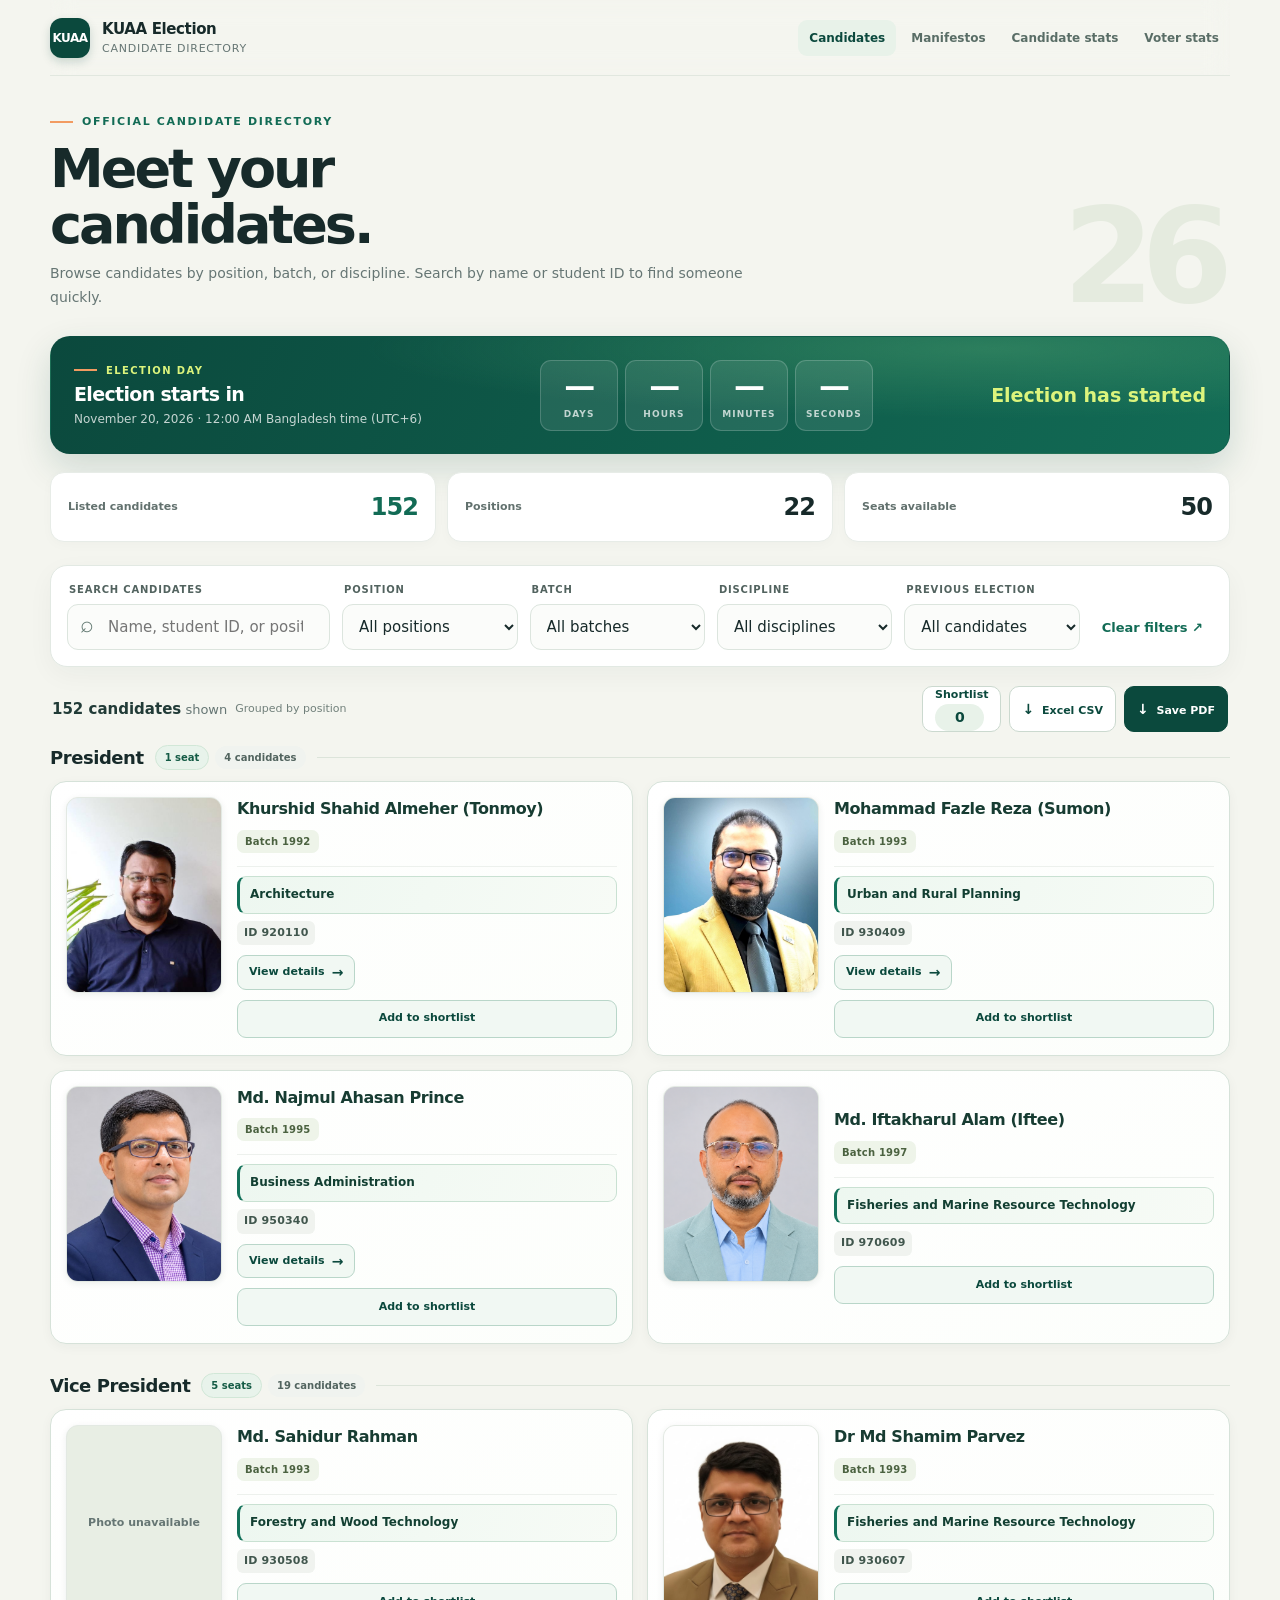
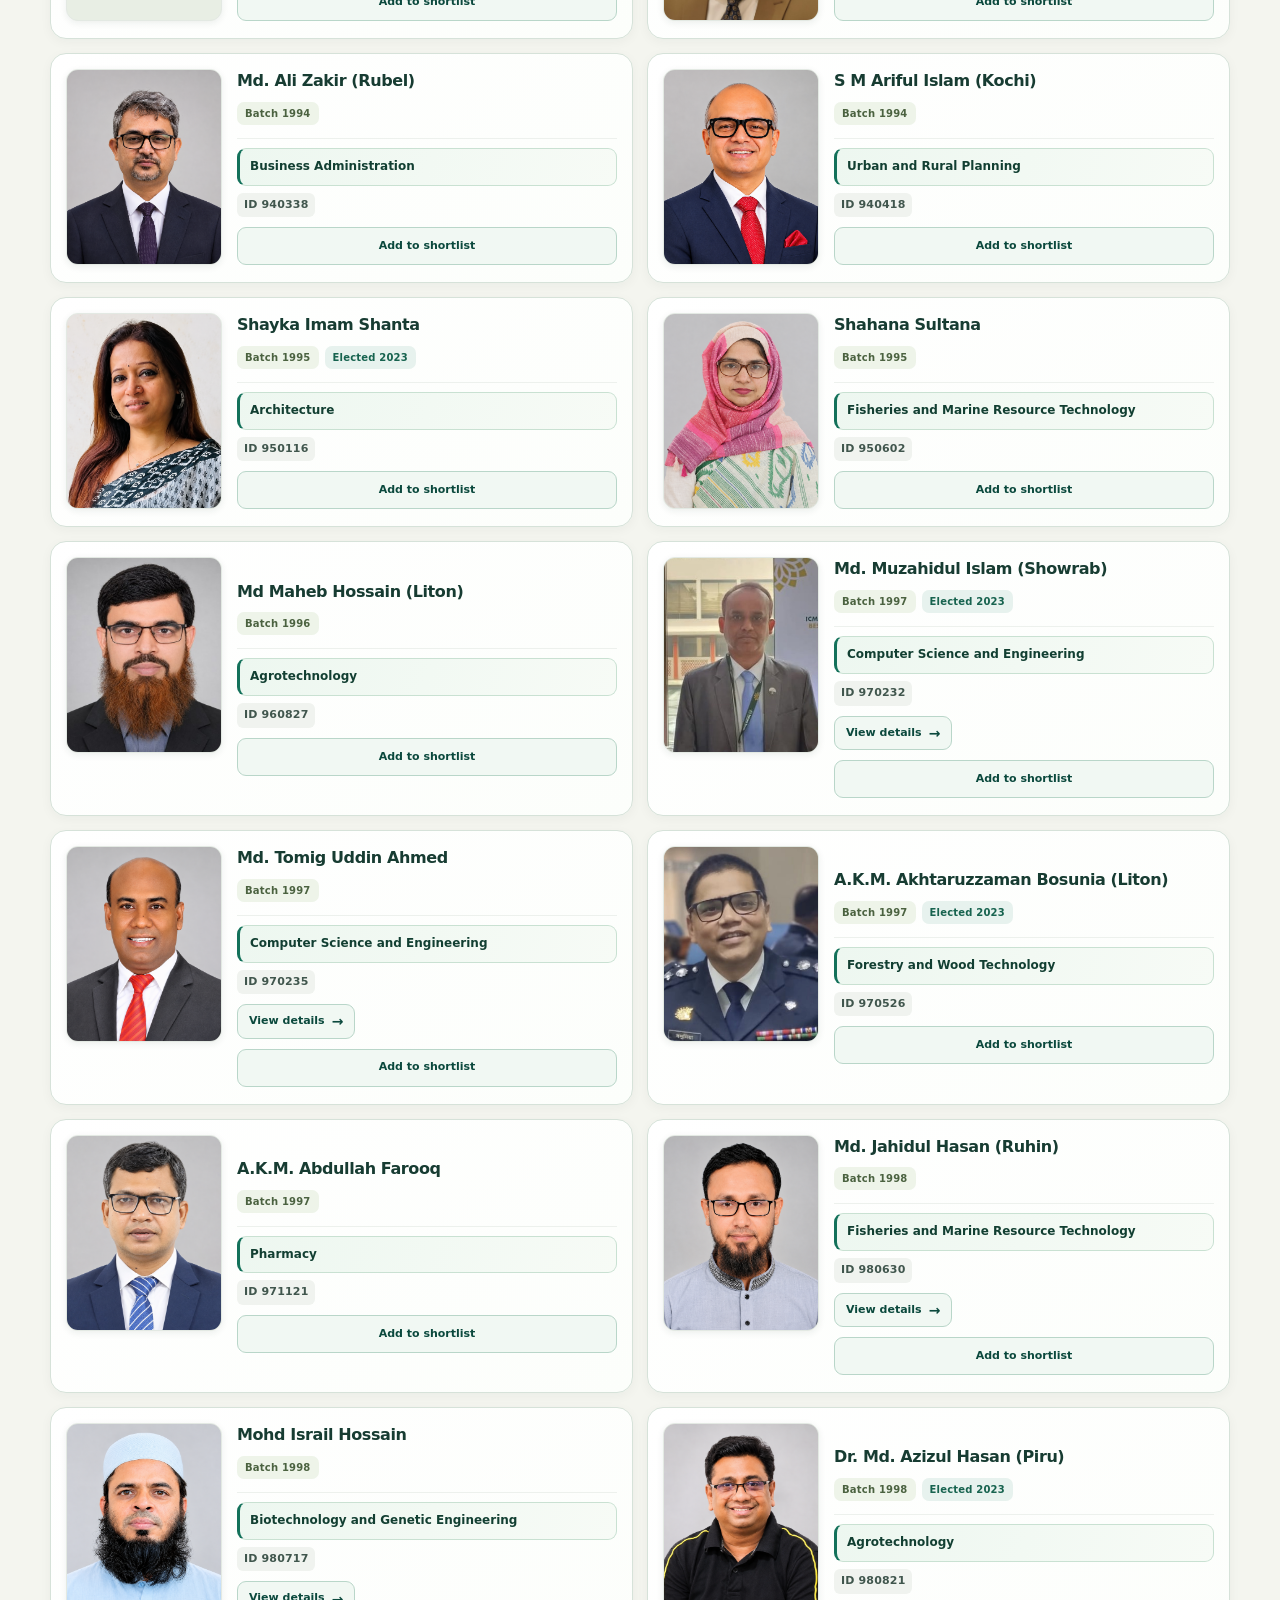
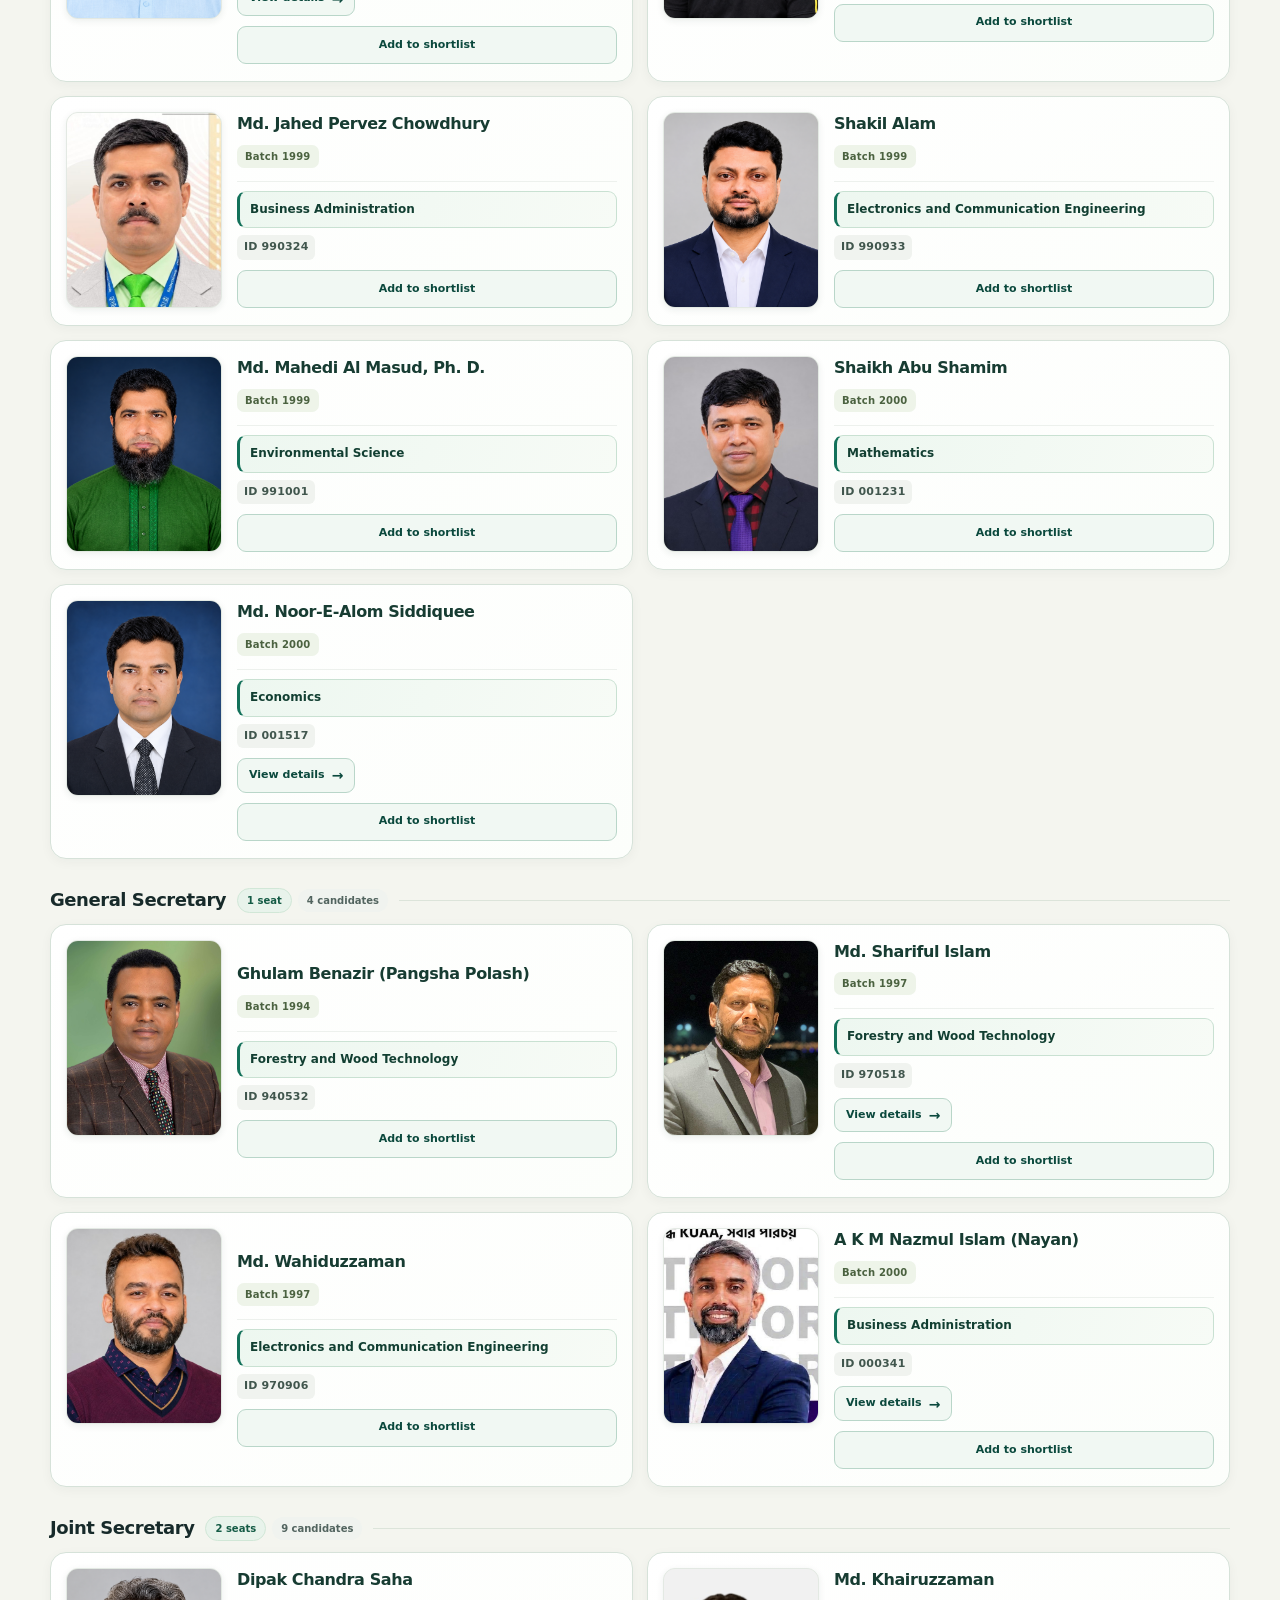
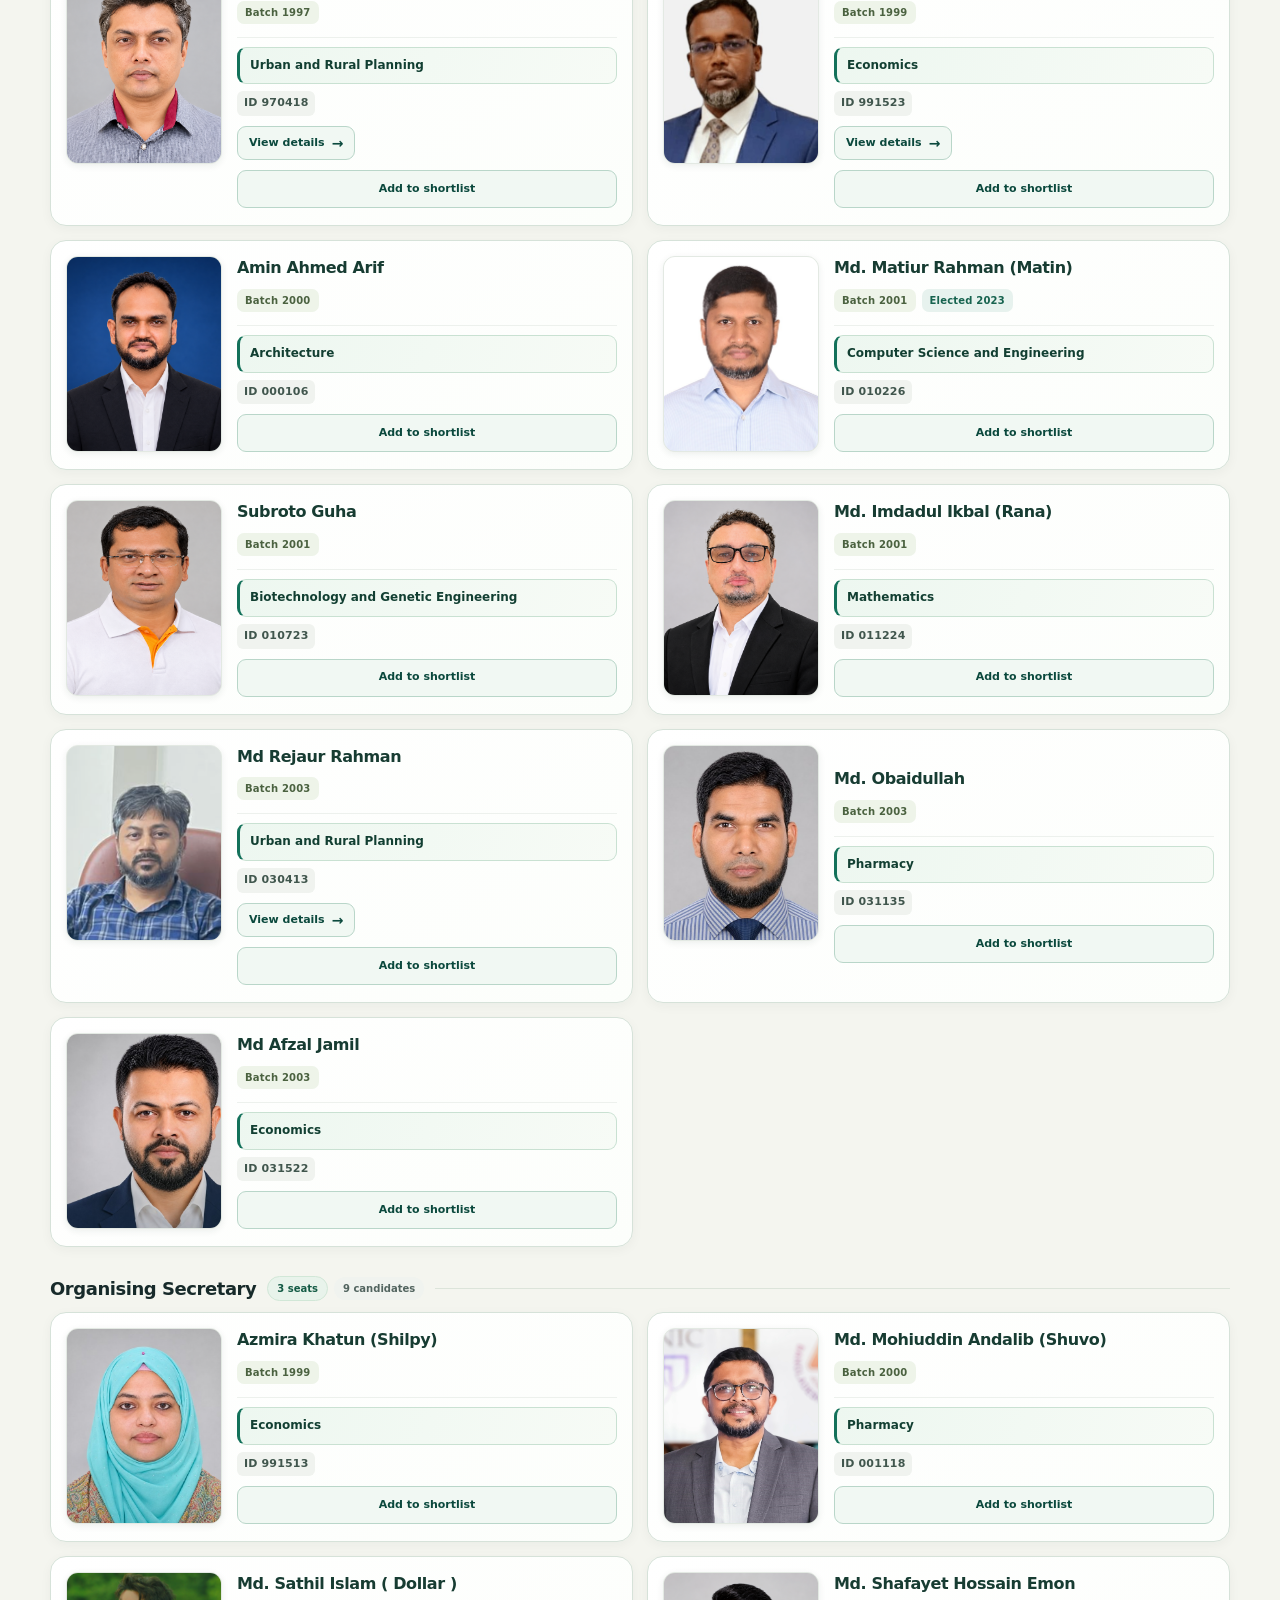
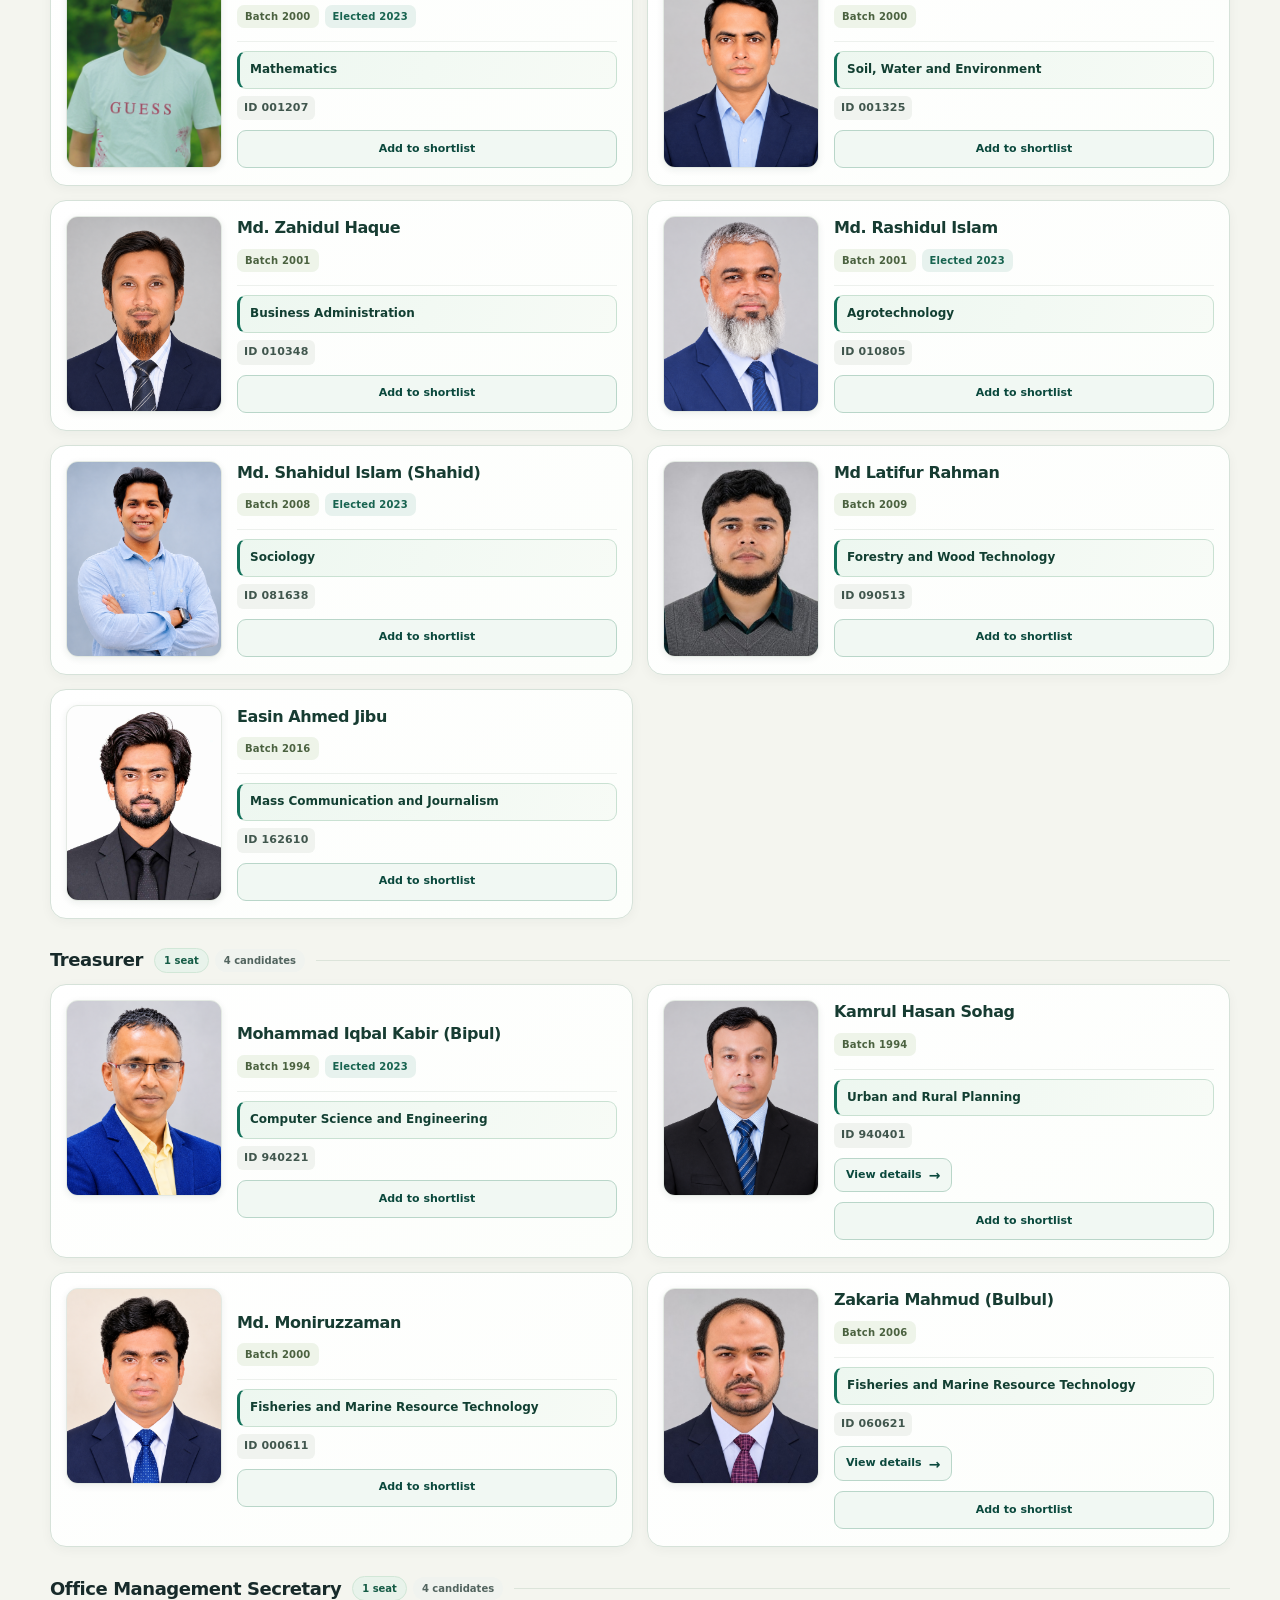
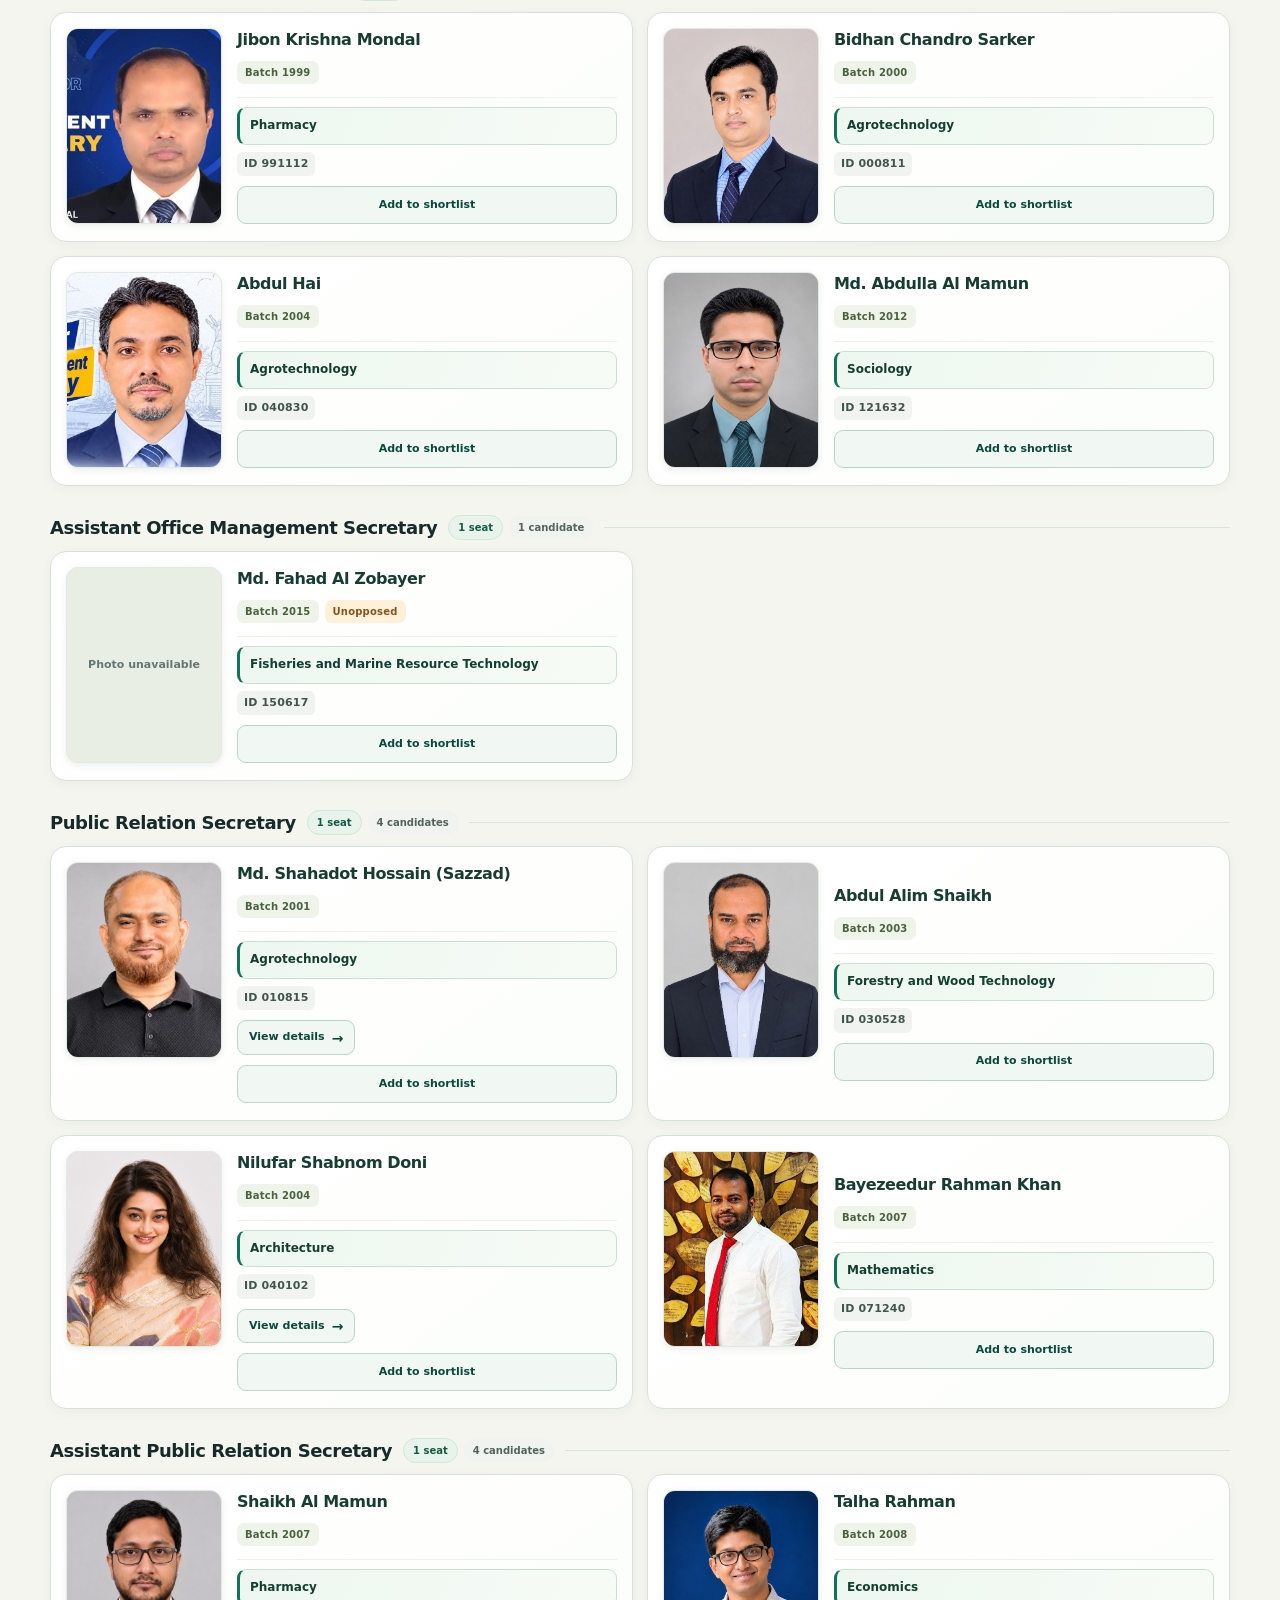
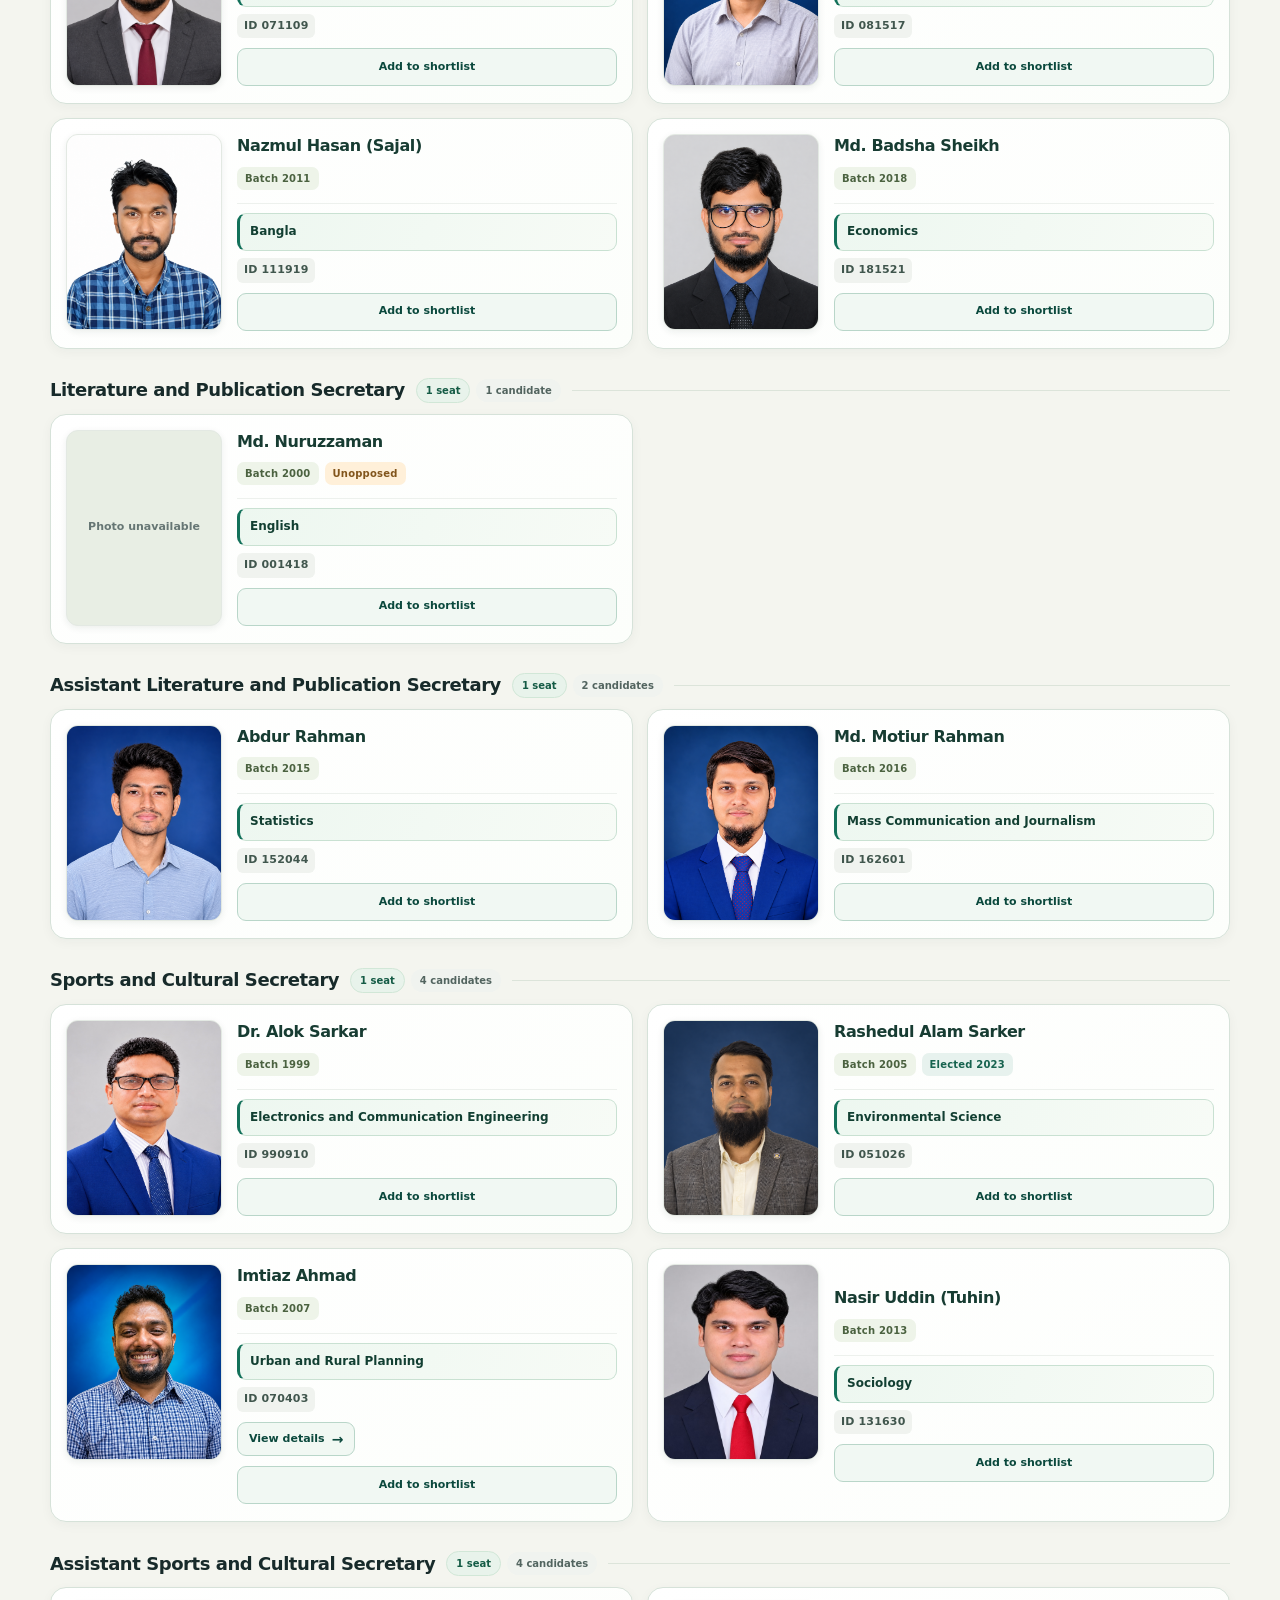
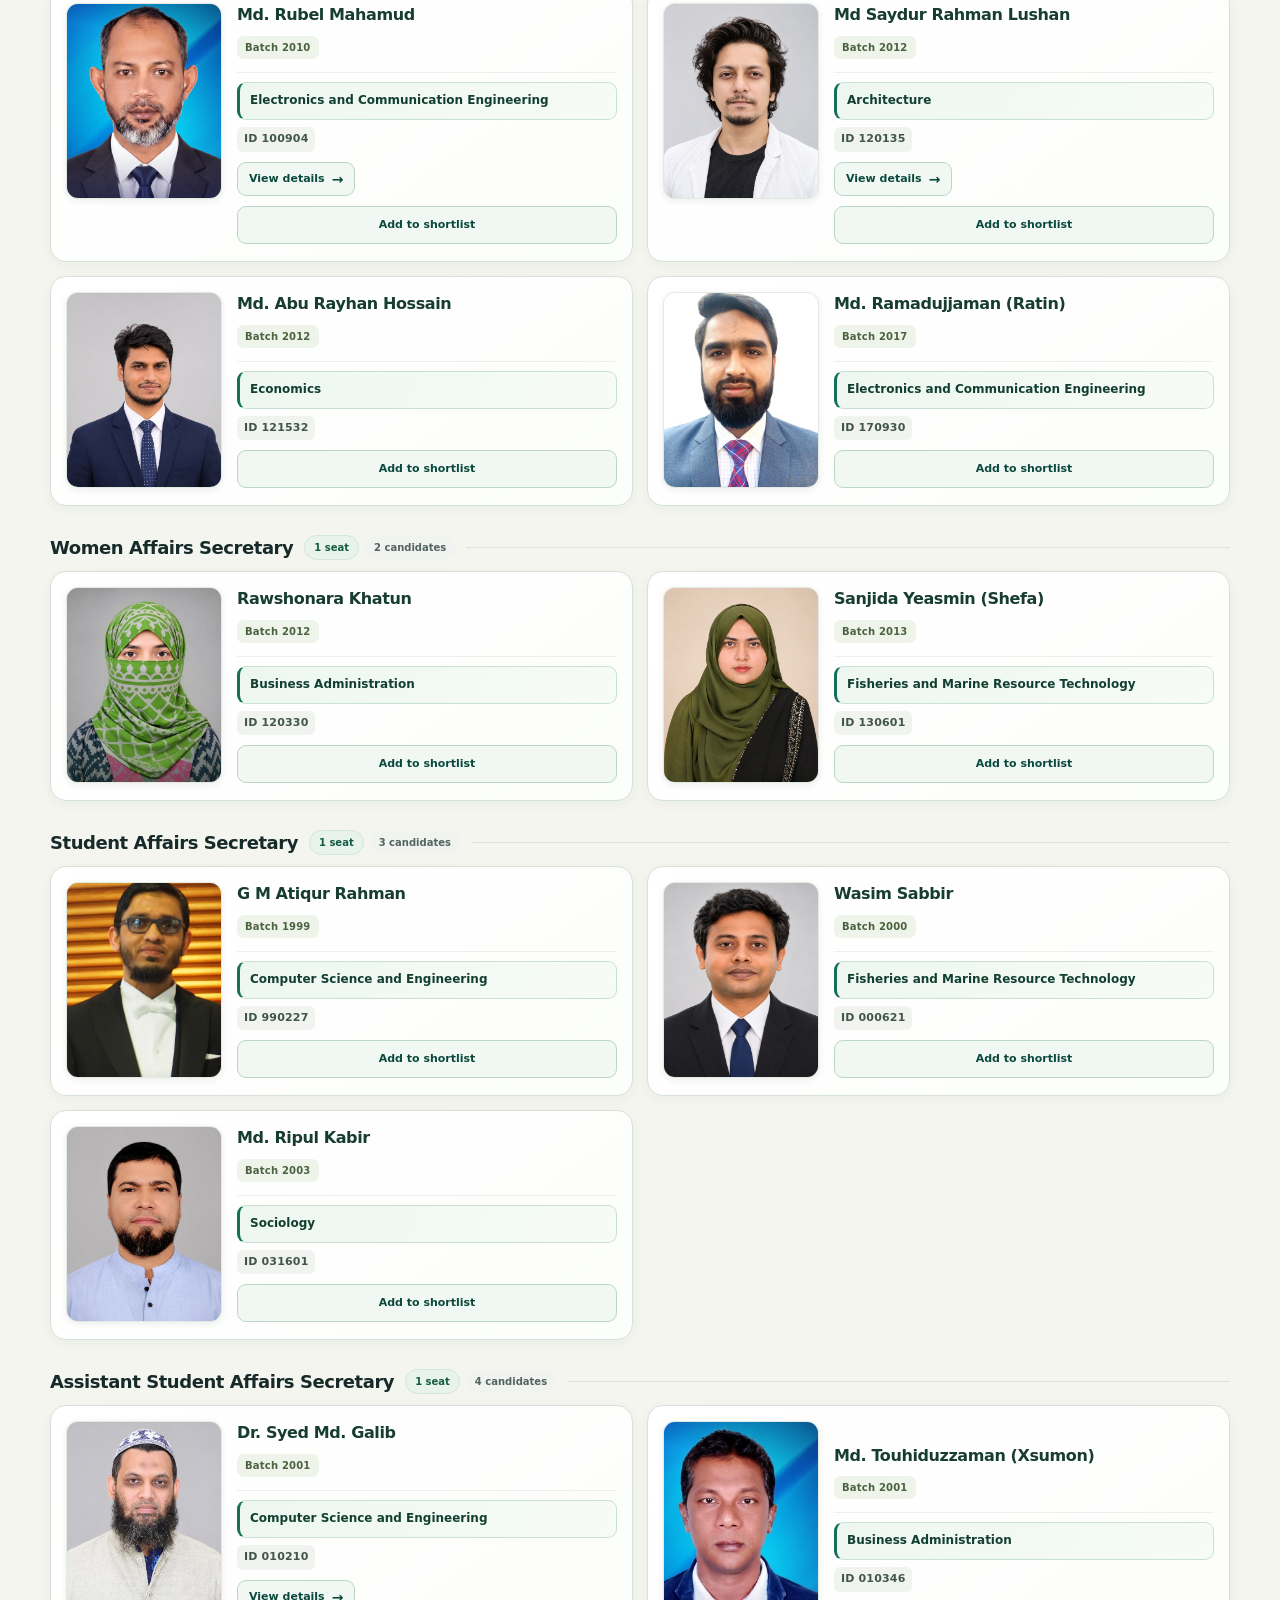
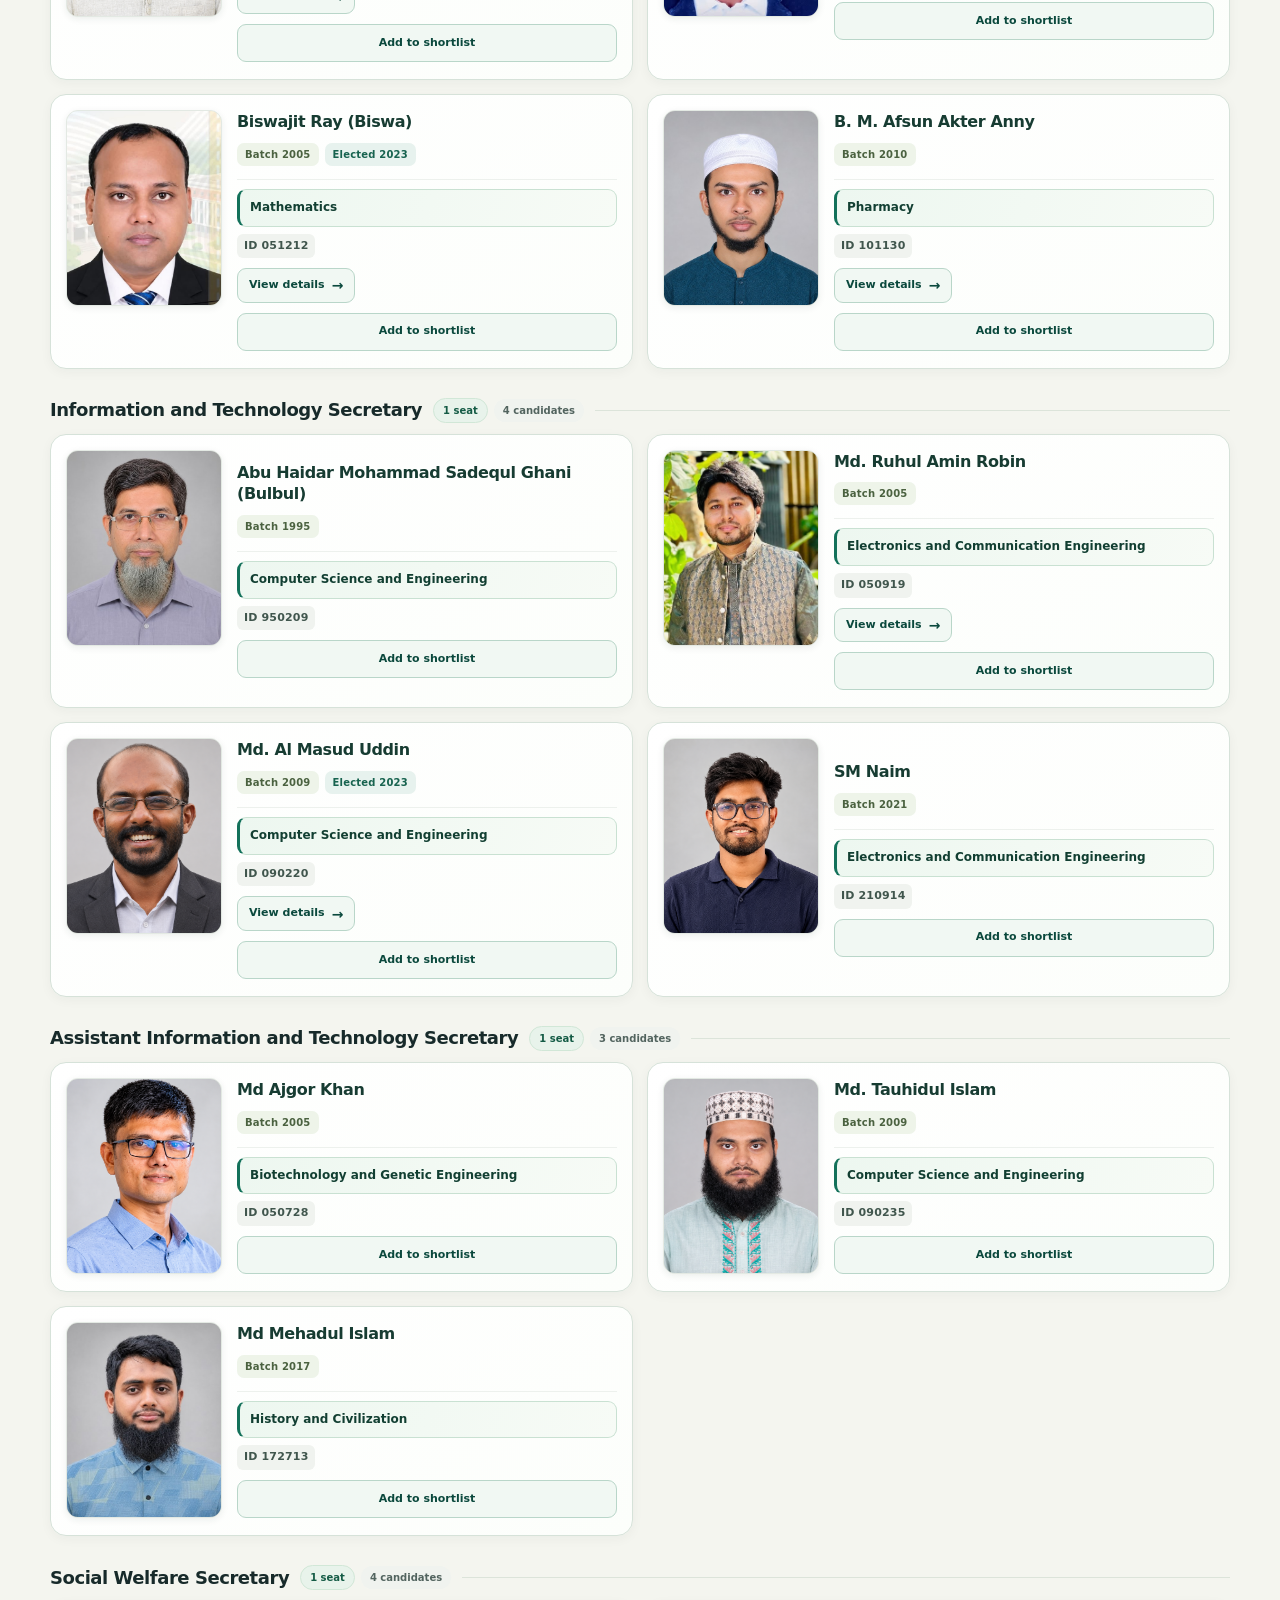
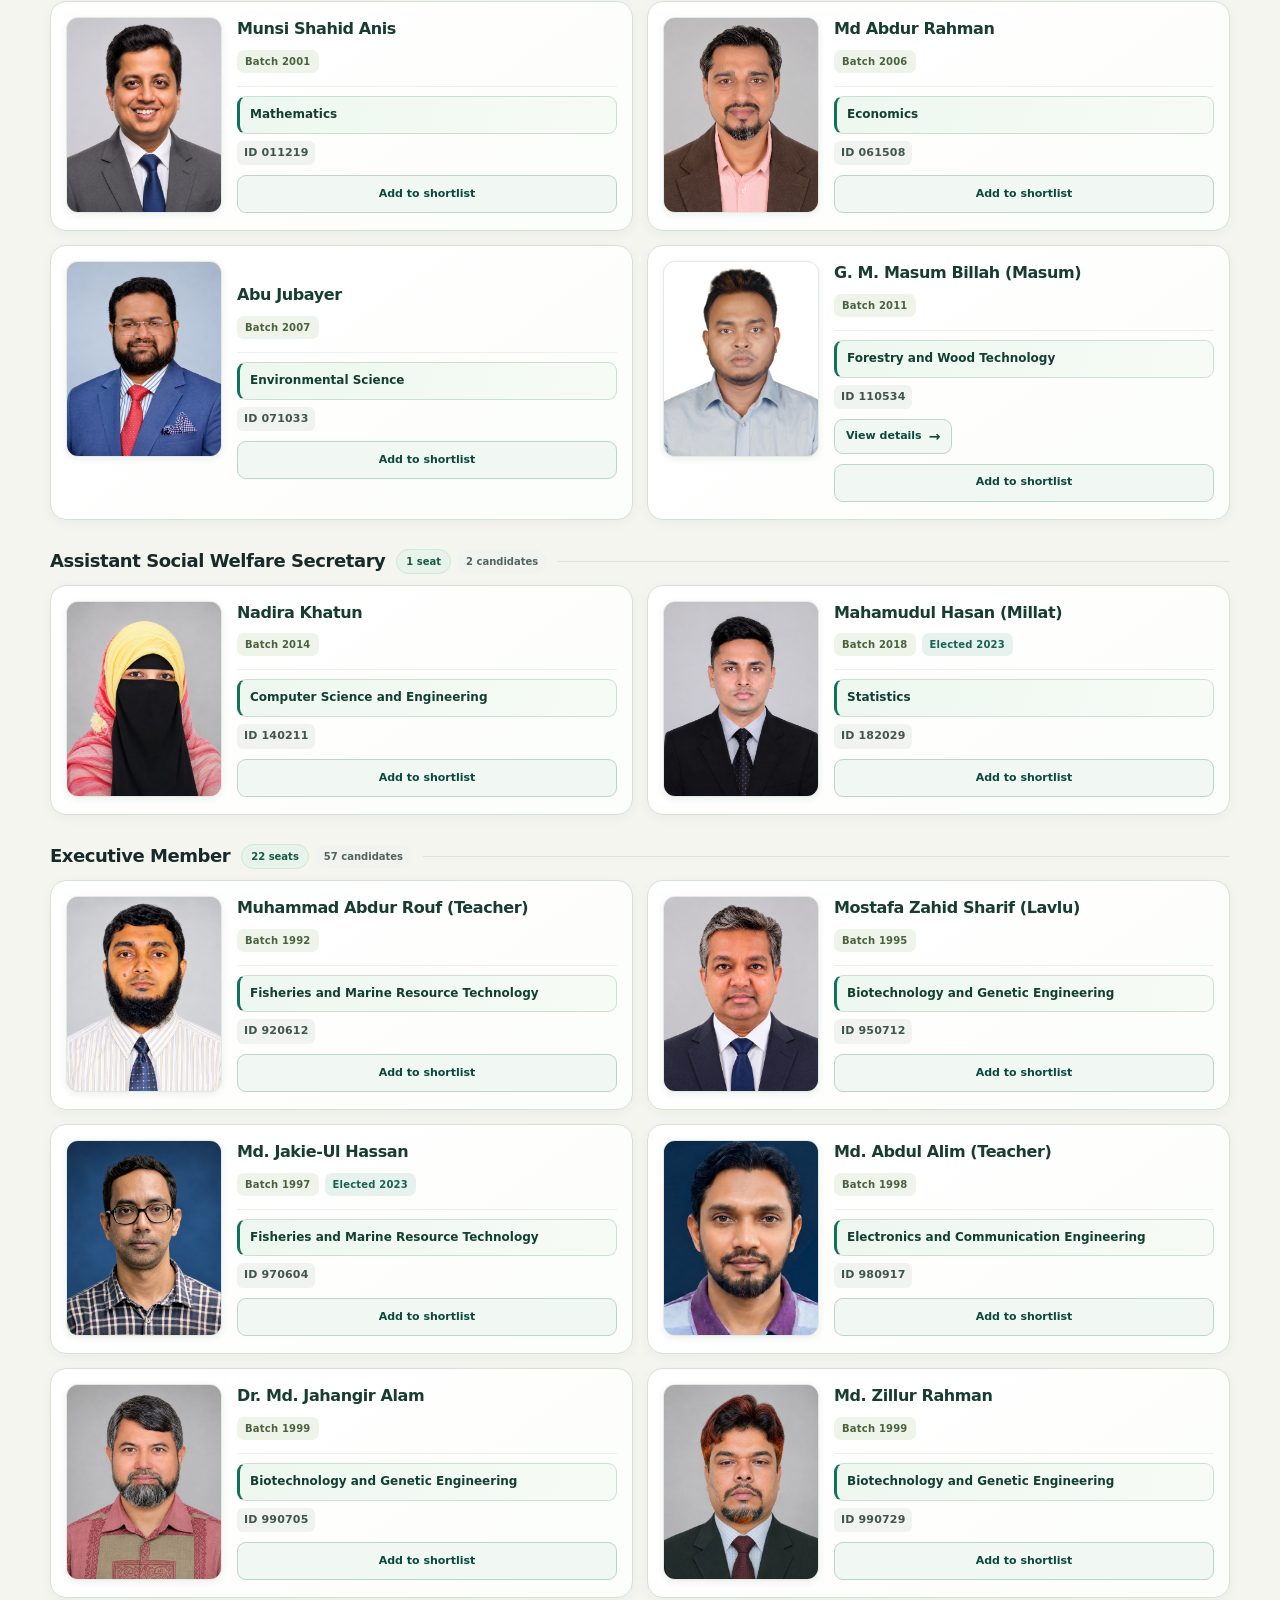
==== index.html @ 67fad02a "Add manifesto and themes for candidate 980717 - Updated manifesto-themes.json to include new themes " ====
<!doctype html>
<html lang="en">
<head>
  <meta charset="utf-8">
  <meta name="viewport" content="width=device-width, initial-scale=1">
  <meta name="theme-color" content="#f4f5ef">
  <meta name="description" content="Search and browse the KUAA Executive Committee Election 2026 candidate list by position, batch, discipline, or name.">
  <title>KUAA Election 2026 — Candidate Directory</title>
  <style>
    :root{--ink:#172a2a;--muted:#667674;--paper:#f4f5ef;--card:#fff;--line:#e1e7df;--green:#126b55;--green-dark:#0b493d;--lime:#d8f06e;--orange:#f29b61;--shadow:0 10px 28px rgba(23,42,42,.055)}
    *{box-sizing:border-box}html{scroll-behavior:smooth}body{margin:0;background:var(--paper);color:var(--ink);font-family:Inter,ui-sans-serif,system-ui,-apple-system,BlinkMacSystemFont,"Segoe UI",sans-serif;font-size:15px;line-height:1.5}
    button,input,select{font:inherit}.shell{width:min(1180px,calc(100% - 44px));margin:auto}
    .topbar{height:76px;display:flex;align-items:center;justify-content:space-between;border-bottom:1px solid rgba(23,42,42,.1)}.brand{display:flex;gap:12px;align-items:center;text-decoration:none;color:inherit}.brand-mark{height:40px;width:40px;border-radius:13px;background:var(--green-dark);display:grid;place-items:center;color:#fff;font-size:12px;font-weight:800;letter-spacing:-.04em}.brand-name{font-weight:750;letter-spacing:-.025em}.brand-sub{display:block;color:var(--muted);font-size:11px;font-weight:500;letter-spacing:.07em;text-transform:uppercase}.top-tag{font-size:12px;color:var(--green);font-weight:700;border:1px solid #c9d8cd;border-radius:99px;padding:8px 13px;background:#fbfcf7}
    .hero{padding:42px 0 24px;display:grid;grid-template-columns:1fr auto;gap:24px;align-items:end}.eyebrow{display:flex;align-items:center;gap:9px;text-transform:uppercase;letter-spacing:.15em;color:var(--green);font-size:11px;font-weight:800}.eyebrow:before{content:"";width:23px;height:2px;background:var(--orange)}h1{margin:10px 0 8px;font-size:clamp(36px,5.5vw,60px);line-height:.99;letter-spacing:-.065em;font-weight:760}.hero-copy{max-width:590px;color:var(--muted);font-size:15px;margin:0}.year-mark{font-size:clamp(72px,12vw,132px);font-weight:800;letter-spacing:-.1em;line-height:.8;color:#e3e9db;padding-right:10px;user-select:none}
    .summary{display:grid;grid-template-columns:repeat(3,1fr);gap:12px;margin:7px 0 31px}.stat{border:1px solid var(--line);border-radius:15px;background:rgba(255,255,255,.56);padding:15px 18px;display:flex;align-items:center;justify-content:space-between}.stat-label{font-size:12px;color:var(--muted);font-weight:650}.stat-value{font-size:23px;line-height:1;font-weight:780;letter-spacing:-.04em}.stat:first-child .stat-value{color:var(--green)}
    .filter-panel{background:#fff;border:1px solid var(--line);border-radius:18px;padding:17px;box-shadow:var(--shadow);display:grid;grid-template-columns:minmax(220px,1.7fr) repeat(3,minmax(145px,1fr));gap:10px;align-items:end}.field label{display:block;color:#5e6e6b;text-transform:uppercase;letter-spacing:.1em;font-size:10px;font-weight:800;margin:0 0 7px 2px}.control{height:45px;width:100%;border:1px solid #dce4dc;border-radius:10px;background:#fbfcfa;color:var(--ink);padding:0 12px;outline:none;transition:border .15s,box-shadow .15s}.control:focus{border-color:#6da58d;box-shadow:0 0 0 3px rgba(18,107,85,.12)}.search-wrap{position:relative}.search-wrap:before{content:"⌕";position:absolute;left:13px;top:7px;font-size:23px;line-height:1;color:#81908a;pointer-events:none}.search-wrap input{padding-left:40px}.reset{height:45px;border:0;background:transparent;padding:0 10px;color:var(--green);font-size:13px;font-weight:750;cursor:pointer;white-space:nowrap}.reset:hover{text-decoration:underline}.results-line{display:flex;align-items:center;justify-content:space-between;padding:23px 2px 15px;color:var(--muted);font-size:13px}.results-line strong{color:var(--ink)}.group-list{padding-bottom:72px}.position-group{margin:0 0 31px}.group-head{display:flex;align-items:center;gap:10px;margin-bottom:12px}.group-head h2{font-size:19px;line-height:1.2;letter-spacing:-.035em;margin:0;font-weight:760}.group-rule{height:1px;background:#dce4da;flex:1;min-width:14px}.group-meta{display:flex;align-items:center;gap:6px;flex:none}.seat-count,.group-count{border-radius:99px;padding:4px 9px;font-size:11px;font-weight:750;white-space:nowrap}.seat-count{background:#e2f0e9;color:#145c46;border:1px solid #c9e2d4}.group-count{background:#f0f2ed;color:#65716c}.cards{display:grid;grid-template-columns:repeat(3,minmax(0,1fr));gap:11px}.candidate{background:var(--card);border:1px solid var(--line);border-radius:14px;padding:16px 17px 15px;box-shadow:0 2px 6px rgba(23,42,42,.025);min-width:0;transition:transform .16s,box-shadow .16s,border-color .16s}.candidate:hover{transform:translateY(-2px);border-color:#bfcec0;box-shadow:0 9px 22px rgba(23,42,42,.07)}.candidate-main{display:grid;grid-template-columns:160px minmax(0,1fr);gap:14px;align-items:stretch}.candidate-info{display:flex;flex-direction:column;align-items:flex-start;gap:12px;min-width:0;padding:2px 0}.candidate-photo{width:160px;height:200px;justify-self:end;flex:none;border:1px solid var(--line);border-radius:12px;object-fit:cover;object-position:center 35%;background:#e8eee4}.candidate-photo-placeholder{display:grid;place-items:center;padding:8px;text-align:center;color:var(--muted);font-size:11px;font-weight:700;line-height:1.35}.candidate h3{font-size:15px;line-height:1.3;letter-spacing:-.018em;margin:0;font-weight:750;overflow-wrap:anywhere}.batch-pill,.previous-election-pill{flex:none;padding:4px 8px;border-radius:7px;font-weight:750;font-size:10px;letter-spacing:.02em}.batch-pill{background:#f0f4e8;color:#526545}.previous-election-pill{background:#e7f2ee;color:#17634f}.candidate-badges{display:flex;flex-wrap:wrap;gap:6px}.unopposed-pill{border-radius:7px;padding:4px 8px;background:#fff0d9;color:#82551c;font-size:10px;font-weight:750;letter-spacing:.02em}.candidate-details{display:grid;gap:9px;margin-top:auto;padding-top:12px;border-top:1px solid #edf0eb;width:100%}.discipline{font-size:12px;color:#63726e;line-height:1.35;overflow-wrap:anywhere}.student-id{font-variant-numeric:tabular-nums;font-size:11px;color:#87928d;white-space:nowrap}.empty{background:#fff;border:1px dashed #cbd7ce;border-radius:16px;padding:40px 20px;text-align:center;color:var(--muted)}.empty strong{display:block;color:var(--ink);font-size:17px;margin-bottom:5px}.foot{border-top:1px solid var(--line);padding:20px 0 30px;color:#77837e;font-size:11px;display:flex;align-items:center;justify-content:space-between;gap:15px;flex-wrap:wrap}.foot strong{color:#4f625c}.foot a{color:inherit;text-decoration:none;font-weight:650}.foot a:hover{color:var(--green);text-decoration:underline}
    .countdown-panel{display:flex;align-items:center;justify-content:space-between;gap:24px;margin:0 0 18px;padding:20px 22px;border:1px solid rgba(11,73,61,.18);border-radius:18px;background:linear-gradient(120deg,#0b493d,#126b55);color:#fff;box-shadow:0 10px 28px rgba(23,42,42,.09)}
    .countdown-copy{min-width:220px}.countdown-copy .eyebrow{margin-bottom:5px;color:var(--lime)}.countdown-copy .eyebrow:before{background:var(--orange)}.countdown-title{margin:0 0 5px;font-size:20px;line-height:1.2;letter-spacing:-.035em;font-weight:760}.countdown-date{margin:0;color:rgba(255,255,255,.76);font-size:12px}
    .countdown-timer{display:grid;grid-template-columns:repeat(4,minmax(62px,1fr));gap:8px}.countdown-unit{min-width:65px;padding:10px 9px;border:1px solid rgba(255,255,255,.18);border-radius:12px;background:rgba(255,255,255,.1);text-align:center}.countdown-value{display:block;font-size:clamp(25px,3vw,34px);font-weight:800;letter-spacing:-.04em;line-height:1;font-variant-numeric:tabular-nums}.countdown-label{display:block;margin-top:7px;color:rgba(255,255,255,.72);font-size:9px;font-weight:750;letter-spacing:.12em;text-transform:uppercase}.countdown-live{margin:0;color:var(--lime);font-size:19px;font-weight:750}
    @media(max-width:720px){.countdown-panel{align-items:stretch;flex-direction:column;gap:14px}.countdown-copy{min-width:0}}
    @media(max-width:600px){.countdown-panel{padding:16px;border-radius:15px}.countdown-title{font-size:18px}.countdown-timer{grid-template-columns:repeat(4,minmax(0,1fr));gap:6px}.countdown-unit{min-width:0;padding:10px 4px}.countdown-value{font-size:clamp(21px,7vw,28px)}.countdown-label{font-size:8px;letter-spacing:.08em}}
    @media(max-width:600px){.group-head{display:grid;grid-template-columns:minmax(0,1fr);gap:7px}.group-meta{flex-wrap:wrap}.group-rule{display:none}}
    @media(max-width:920px){.filter-panel{grid-template-columns:repeat(3,minmax(0,1fr))}.search-field{grid-column:span 2}.reset{justify-self:start}.cards{grid-template-columns:repeat(2,minmax(0,1fr))}}
    @media(max-width:600px){.filter-panel>.reset{grid-column:1/-1;justify-self:end}.shell{width:min(100% - 28px,500px)}.topbar{height:65px}.top-tag{font-size:10px;padding:7px 10px}.brand-mark{width:36px;height:36px}.hero{padding:30px 0 20px;display:block}h1{margin:10px 0 8px;font-size:clamp(36px,9vw,48px)}.hero-copy{font-size:14px;max-width:440px}.year-mark{display:none}.summary{gap:7px;margin-bottom:20px}.stat{padding:12px 10px;display:block;border-radius:12px}.stat-label{font-size:10px;min-height:30px;display:block}.stat-value{font-size:20px}.filter-panel{padding:12px;grid-template-columns:1fr 1fr;gap:10px;border-radius:15px}.search-field{grid-column:1/-1}.reset{grid-column:1/-1;justify-self:end;height:27px}.control{height:43px;font-size:13px}.results-line{padding:18px 2px 13px;font-size:12px}.cards{grid-template-columns:1fr;gap:8px}.position-group{margin-bottom:24px}.candidate{padding:14px 15px}.foot{display:block}.foot span{display:block;margin-top:5px}}
    @media(prefers-reduced-motion:reduce){html{scroll-behavior:auto}*,*:before,*:after{transition:none!important}}
    .export-actions{display:flex;justify-content:flex-end;gap:9px;margin:0 0 2px}.export-button{min-height:40px;padding:0 14px;border:1px solid #cbd9cf;border-radius:10px;background:#fff;color:var(--green-dark);font-size:12px;font-weight:750;cursor:pointer;transition:background .15s,border-color .15s}.export-button:hover{background:#edf5ef;border-color:#9eb9a7}.export-button-primary{background:var(--green-dark);color:#fff;border-color:var(--green-dark)}.export-button-primary:hover{background:var(--green);border-color:var(--green)}.print-heading{display:none}
    @media(max-width:600px){.export-actions{justify-content:stretch}.export-button{flex:1;padding:0 8px;font-size:11px}}
    @media print{ @page{size:auto;margin:14mm}body{background:#fff;color:#172a2a;font-size:10pt}.shell{width:100%;max-width:none;margin:0}.topbar,.hero,.countdown-panel,.summary,.filter-panel,.export-actions,.foot{display:none!important}.print-heading{display:block;margin:0 0 8mm;font-size:20pt}.results-line{padding:0 0 5mm;color:#333;font-size:9pt}.group-list{padding:0}.position-group{margin:0 0 7mm}.group-head{margin-bottom:3mm}.group-head h2{font-size:13pt}.group-rule{background:#aaa}.seat-count,.group-count{font-size:8pt;padding:2px 6px;background:#f2f4f1;color:#333;border:1px solid #ddd}.cards{grid-template-columns:repeat(2,minmax(0,1fr));gap:3mm}.candidate{padding:3mm;border:1px solid #ccc;border-radius:2mm;box-shadow:none;break-inside:avoid;transition:none}.candidate:hover{transform:none;box-shadow:none}.candidate-main{grid-template-columns:31mm minmax(0,1fr);gap:3mm}.candidate-photo{width:31mm;height:39mm;border-radius:1mm}.candidate-info{gap:2mm}.candidate h3{font-size:10pt}.candidate-details{gap:1.5mm;margin-top:1mm;padding-top:2mm}.discipline{font-size:8pt;color:#444}.student-id{font-size:8pt;color:#555}.batch-pill,.unopposed-pill{font-size:7pt;padding:1mm 2mm}.empty{padding:10mm}}
    :root{--ink:#152a2b;--muted:#617270;--paper:#f5f7f3;--card:#fff;--line:#dfe7e1;--green:#13715a;--green-dark:#0d5041;--lime:#dcf47c;--orange:#eea06c;--shadow:0 12px 32px rgba(19,49,39,.07)}
    body{background:linear-gradient(180deg,#f9faf7 0,#f5f7f3 420px);color:var(--ink)}
    .shell{width:min(1160px,calc(100% - 48px))}
    .topbar{height:72px;border-bottom-color:#e6ebe6;backdrop-filter:blur(12px)}
    .brand-mark{border-radius:12px;background:linear-gradient(145deg,#116d55,#0b493d);box-shadow:0 4px 10px rgba(11,73,61,.18)}
    .top-tag{border-color:#d4e3d6;background:#f5f9f3;color:#285a49}
    .hero{padding:38px 0 27px}
    h1{font-size:clamp(42px,5.4vw,62px);letter-spacing:-.06em}
    .hero-copy{max-width:560px;color:#586b68;line-height:1.7}
    .year-mark{color:#e5ebdf}
    .countdown-panel{min-height:118px;margin-bottom:18px;padding:19px 23px;border-radius:20px;background:radial-gradient(ellipse at 80% 10%,rgba(67,149,105,.55),transparent 47%),linear-gradient(115deg,#0b493d,#126b55);box-shadow:0 14px 35px rgba(11,73,61,.16)}
    .countdown-copy .eyebrow{font-size:10px;letter-spacing:.14em}
    .countdown-title{font-size:19px}
    .countdown-date{font-size:12px}
    .countdown-timer{gap:7px}
    .countdown-unit{min-width:68px;padding:9px 10px;border-radius:11px;background:rgba(255,255,255,.09)}
    .countdown-value{font-size:clamp(23px,2.8vw,31px)}
    .summary{gap:11px;margin:0 0 23px}
    .stat{min-height:70px;padding:14px 17px;border-radius:14px;background:#fff;border-color:#e7ece7;box-shadow:0 3px 12px rgba(23,42,42,.025)}
    .stat-label{font-size:11px;color:#62716e}
    .stat-value{font-size:24px}
    .filter-panel{grid-template-columns:minmax(230px,1.7fr) repeat(3,minmax(135px,1fr));gap:12px;padding:16px;border:1px solid #e2e9e3;border-radius:17px;box-shadow:0 8px 26px rgba(23,42,42,.045)}
    .field label{color:#52635f;font-size:10px;letter-spacing:.08em}
    .filter-panel>.reset{grid-column:4;justify-self:end}
    .control{height:46px;border-color:#dce5de;border-radius:11px;background:#fbfcfa}
    .control:hover{border-color:#bacdbf}
    .control:focus-visible,.reset:focus-visible,.export-button:focus-visible{outline:3px solid rgba(19,113,90,.25);outline-offset:2px}
    .search-wrap:before{top:9px;color:#647a73}
    .reset{border-radius:9px;transition:background .15s}
    .reset:hover{background:#f0f6ef;text-decoration:none}
    .results-toolbar{display:flex;align-items:center;justify-content:space-between;gap:15px;padding:19px 2px 13px}
    .results-line{padding:0;gap:8px;flex-wrap:wrap;font-size:13px}
    .results-line strong{font-size:15px;color:#213b37}
    .sort-note{font-size:11px;color:#71807b}
    .export-actions{flex:none;gap:8px;margin:0}
    .export-button{min-height:38px;padding:0 12px;border-radius:10px;font-size:11px}
    .export-button span{margin-right:4px;font-size:14px}
    .group-list{padding-bottom:60px}
    .position-group{margin-bottom:29px}
    .group-head{gap:11px;margin-bottom:11px}
    .group-head h2{font-size:18px;letter-spacing:-.025em}
    .seat-count,.group-count{padding:4px 9px;font-size:10px}
    .seat-count{background:#e8f3eb;color:#145b45;border-color:#d1e7d7}
    .group-count{background:#f0f3ef;color:#52645f}
    .cards{gap:12px}
    .candidate{border-color:#e2e9e3;border-radius:15px;padding:15px;box-shadow:0 3px 10px rgba(23,42,42,.035);transition:transform .16s,box-shadow .16s,border-color .16s}
    .candidate:hover{border-color:#b8d0be;box-shadow:0 10px 26px rgba(23,42,42,.09)}
    .candidate-main{grid-template-columns:156px minmax(0,1fr);gap:15px}
    .candidate-photo{width:156px;height:196px;border-color:#e3e9e3;border-radius:12px;object-position:center 32%}
    .candidate-info{gap:10px;justify-content:center}
    .candidate h3{font-size:15px;line-height:1.35;letter-spacing:-.02em}
    .batch-pill{background:#eef4e9;color:#4b6240}
    .candidate-details{gap:8px;padding-top:11px;border-color:#edf1ed}
    .discipline{font-size:11px;color:#596b66;line-height:1.45}
    .student-id{font-size:11px;color:#65736e;font-weight:650;letter-spacing:.025em}
    .empty{padding:42px 20px;border-color:#ccdbd0;border-radius:16px;background:#fff}
    .empty strong{font-size:18px}
    .empty .empty-reset{margin-top:16px;min-height:40px;padding:0 15px;border:0;border-radius:9px;background:var(--green-dark);color:#fff;font-weight:700;cursor:pointer}
    .foot{padding:20px 0 28px;color:#697873;font-size:11px}
    .foot strong{color:#37564a}
    @media(max-width:1000px){.filter-panel{grid-template-columns:repeat(3,minmax(0,1fr))}.search-field{grid-column:span 2}.filter-panel>.reset{grid-column:3;justify-self:end}.cards{grid-template-columns:repeat(2,minmax(0,1fr))}}
    @media(max-width:720px){.filter-panel>.reset{grid-column:1/-1;justify-self:end}.shell{width:min(100% - 36px,620px)}.hero{padding:30px 0 22px}.countdown-panel{min-height:0}.summary{margin-bottom:18px}.filter-panel{grid-template-columns:repeat(2,minmax(0,1fr))}.search-field{grid-column:1/-1}.reset{justify-self:end}.results-toolbar{align-items:flex-start;flex-direction:column;gap:12px}.export-actions{width:100%}.export-button{flex:1}}
    @media(max-width:600px){.shell{width:calc(100% - 28px)}.topbar{height:64px}.top-tag{font-size:9px;padding:7px 9px}.hero{padding:27px 0 19px}h1{font-size:clamp(38px,10vw,48px)}.hero-copy{font-size:13px;line-height:1.65}.countdown-panel{gap:13px;padding:15px;border-radius:16px}.countdown-title{font-size:17px}.countdown-date{font-size:11px}.countdown-timer{gap:5px}.countdown-unit{padding:9px 3px}.countdown-value{font-size:clamp(21px,7vw,26px)}.countdown-label{font-size:8px;letter-spacing:.06em}.summary{gap:7px}.stat{min-height:66px;padding:10px 9px;border-radius:11px}.stat-label{font-size:9px;min-height:27px}.stat-value{font-size:20px}.filter-panel{gap:9px;padding:11px;border-radius:14px}.field label{margin-bottom:6px;font-size:9px}.control{height:43px;padding:0 9px;font-size:12px}.search-wrap input{padding-left:36px}.search-wrap:before{left:11px;top:8px}.reset{height:32px;font-size:12px}.results-toolbar{padding:16px 1px 11px;gap:10px}.results-line{font-size:11px}.results-line strong{font-size:14px}.export-button{min-height:39px;font-size:11px}.group-head{display:flex;gap:7px}.group-head h2{font-size:16px}.group-meta{gap:5px}.seat-count,.group-count{padding:3px 7px;font-size:9px}.group-rule{display:block;min-width:8px}.cards{grid-template-columns:1fr;gap:9px}.position-group{margin-bottom:22px}.candidate{padding:12px;border-radius:13px}.candidate-main{grid-template-columns:146px minmax(0,1fr);gap:12px}.candidate-photo{width:146px;height:183px;border-radius:10px}.candidate-info{gap:8px;padding:1px 0}.candidate h3{font-size:14px}.candidate-details{gap:6px;padding-top:8px}.discipline{font-size:10px}.student-id{font-size:10px}.foot{display:block}.foot span{display:block;margin-top:6px}}
    @media(max-width:360px){.top-tag{max-width:125px;text-align:center;line-height:1.2}.candidate-main{grid-template-columns:116px minmax(0,1fr);gap:10px}.candidate-photo{width:116px;height:145px}.group-head h2{font-size:15px}.seat-count,.group-count{padding:3px 5px;font-size:8px}}
    .manifesto-link{display:inline-flex;align-items:center;gap:7px;width:max-content;max-width:100%;padding:8px 11px;border:1px solid #b9d6c9;border-radius:9px;background:#f1f8f3;color:var(--green-dark);font-size:11px;font-weight:750;text-decoration:none;transition:background .18s ease,border-color .18s ease}
    .manifesto-link::after{content:"→";font-size:14px;line-height:1}
    .manifesto-link:hover,.manifesto-link:focus-visible{background:#e5f2ea;border-color:#7ab29a}
    .export-button:disabled{opacity:.48;cursor:not-allowed}
    .top-nav{display:flex;align-items:center;gap:6px}.nav-link{padding:9px 12px;border-radius:9px;color:#596d66;font-size:12px;font-weight:700;text-decoration:none}.nav-link:hover,.nav-link:focus-visible{background:#edf4ed;color:var(--green-dark)}.nav-link[aria-current="page"]{background:#e8f2e9;color:var(--green-dark)}
    @media(prefers-reduced-motion:reduce){.candidate,.export-button,.control,.reset{transition:none}}

    /* Candidate cards: give the academic discipline a clear, high-contrast hierarchy. */
    .cards{grid-template-columns:repeat(2,minmax(0,1fr));gap:14px}
    .candidate{height:100%;border:1px solid #d6e2d9;border-radius:16px;padding:15px;background:linear-gradient(145deg,#fff 0%,#fcfefb 100%);box-shadow:0 3px 12px rgba(20,55,42,.045);transition:border-color .16s,box-shadow .16s}
    .candidate:hover,.candidate:focus-within{transform:none;border-color:#91b8a0;box-shadow:0 9px 22px rgba(20,55,42,.09)}
    .candidate-main{height:100%;grid-template-columns:156px minmax(0,1fr);gap:15px}
    .candidate-photo{width:156px;height:196px;border-radius:12px;object-position:center 32%;box-shadow:0 2px 7px rgba(20,55,42,.08)}
    .candidate-info{gap:10px;justify-content:center}
    .candidate h3{font-size:16px;line-height:1.3;letter-spacing:-.025em;color:#173c32}
    .candidate-details{gap:7px;margin-top:3px;padding-top:9px;align-content:start}
    .discipline-block{width:100%;padding:9px 10px 10px;border:1px solid #c9e1d2;border-left:3px solid #13715a;border-radius:9px;background:linear-gradient(110deg,#edf7f0,#f7fbf6)}
    .discipline{display:block;color:#123f32;font-size:12px;font-weight:750;line-height:1.4;overflow-wrap:anywhere}
    .student-id{display:inline-flex;align-items:center;width:max-content;max-width:100%;padding:4px 7px;border-radius:6px;background:#f0f3ef;color:#40564d;font-size:11px;font-weight:700;letter-spacing:.015em;white-space:normal;overflow-wrap:anywhere}
    @media(max-width:760px){.cards{grid-template-columns:1fr}}
    @media(max-width:600px){.candidate{padding:12px;border-radius:14px}.candidate-main{grid-template-columns:146px minmax(0,1fr);gap:12px}.candidate-photo{width:146px;height:183px}.candidate-info{gap:8px;justify-content:center}.candidate h3{font-size:15px}.candidate-details{gap:7px;margin-top:2px;padding-top:8px}.discipline-block{padding:8px 9px}.discipline{font-size:12px}.student-id{font-size:10px}}
    @media(max-width:360px){.candidate-main{grid-template-columns:116px minmax(0,1fr);gap:10px}.candidate-photo{width:116px;height:145px}.discipline{font-size:11px}}
    @media print{.candidate{height:auto;background:#fff}.candidate-main{height:auto}.discipline-block{padding:2mm;border:1px solid #bbb;border-left:1mm solid #555;background:#fff}.discipline{color:#222}.student-id{padding:0;background:#fff;color:#333}}

    .filter-panel{grid-template-columns:minmax(200px,1.5fr) repeat(4,minmax(120px,1fr)) auto}
    .filter-panel>.reset{grid-column:auto;justify-self:end}
    @media(max-width:1000px){.filter-panel{grid-template-columns:repeat(3,minmax(0,1fr))}.search-field{grid-column:span 2}.filter-panel>.reset{grid-column:3;justify-self:end}}
    @media(max-width:720px){.filter-panel{grid-template-columns:repeat(2,minmax(0,1fr))}.search-field{grid-column:1/-1}.filter-panel>.reset{grid-column:1/-1;justify-self:end}}
  </style>
  <style>
    .ballot-add{width:100%;min-height:38px;border:1px solid #b9d6c9;border-radius:9px;background:#f1f8f3;color:var(--green-dark);font-size:11px;font-weight:780;cursor:pointer;transition:background .15s,border-color .15s}.ballot-add:hover{background:#e5f2ea;border-color:#7ab29a}.ballot-add[aria-pressed="true"]{background:var(--green-dark);border-color:var(--green-dark);color:#fff}.ballot-tray{position:fixed;z-index:20;left:50%;bottom:18px;transform:translateX(-50%);width:min(620px,calc(100% - 28px));display:flex;align-items:center;justify-content:space-between;gap:12px;padding:12px 14px;border:1px solid #bdd4c5;border-radius:16px;background:rgba(255,255,255,.97);box-shadow:0 14px 42px rgba(15,48,36,.22);backdrop-filter:blur(12px)}.ballot-tray[hidden]{display:none}.ballot-tray-copy{min-width:0}.ballot-tray-title{display:block;font-size:13px;font-weight:800;color:var(--ink)}.ballot-tray-note{display:block;color:var(--muted);font-size:11px}.ballot-tray-actions{display:flex;align-items:center;gap:7px;flex:none}.ballot-count{min-width:27px;height:27px;padding:0 7px;border-radius:99px;background:#e8f2e9;color:var(--green-dark);display:grid;place-items:center;font-size:11px;font-weight:850}.ballot-open{min-height:38px;padding:0 13px;border:0;border-radius:10px;background:var(--green-dark);color:#fff;font-size:12px;font-weight:800;cursor:pointer}.ballot-open:hover{background:var(--green)}.ballot-dialog{width:min(820px,calc(100% - 28px));max-width:none;max-height:min(88vh,900px);padding:0;border:1px solid #dce6de;border-radius:20px;background:#f8faf7;color:var(--ink);box-shadow:0 24px 80px rgba(12,39,31,.3)}.ballot-dialog::backdrop{background:rgba(14,34,31,.55);backdrop-filter:blur(3px)}.ballot-dialog-inner{padding:22px}.ballot-dialog-head{display:flex;align-items:flex-start;justify-content:space-between;gap:15px;padding-bottom:17px;border-bottom:1px solid var(--line)}.ballot-dialog-head h2{margin:0;font-size:24px;letter-spacing:-.04em}.ballot-dialog-head p{margin:4px 0 0;color:var(--muted);font-size:12px}.ballot-close{width:36px;height:36px;border:1px solid var(--line);border-radius:10px;background:#fff;font-size:20px;cursor:pointer;color:var(--ink)}.ballot-print-heading{display:none}.ballot-seat-note{margin:13px 0 10px;padding:10px 12px;border-radius:10px;background:#edf5ef;color:#3d5b4e;font-size:12px}.ballot-sections{display:grid;gap:13px;max-height:55vh;overflow:auto;padding:2px 4px 2px 0}.ballot-position{padding:13px;border:1px solid var(--line);border-radius:13px;background:#fff}.ballot-position-head{display:flex;align-items:center;justify-content:space-between;gap:12px;margin-bottom:10px}.ballot-position-head h3{margin:0;font-size:14px}.ballot-seat-progress{font-size:11px;color:#63736c;font-weight:750;text-align:right}.ballot-candidate{display:grid;grid-template-columns:56px minmax(0,1fr) auto;gap:12px;align-items:start;padding:12px 0;border-top:1px solid #edf0eb}.ballot-candidate:first-of-type{border-top:0}.ballot-photo{width:56px;height:70px;border-radius:8px;object-fit:cover;object-position:center 35%;background:#edf1eb}.ballot-candidate h4{margin:0 0 4px;font-size:13px}.ballot-meta{color:#64736e;font-size:11px;line-height:1.5}.ballot-manifesto{margin-top:8px}.ballot-manifesto summary{width:max-content;max-width:100%;cursor:pointer;color:var(--green-dark);font-size:11px;font-weight:800}.ballot-manifesto ul{margin:7px 0 0;padding-left:18px;color:#42574e;font-family:"Noto Sans Bengali","Nirmala UI",sans-serif;font-size:12px;line-height:1.7}.ballot-manifesto li+li{margin-top:5px}.ballot-row-actions{display:flex;flex-direction:column;align-items:stretch;gap:6px;min-width:116px}.ballot-choose,.ballot-remove{padding:8px 9px;border:1px solid #cbd9cf;border-radius:8px;background:#fff;color:var(--green-dark);font-size:10px;font-weight:800;cursor:pointer}.ballot-choose[aria-pressed="true"]{background:var(--green-dark);color:#fff}.ballot-choose:disabled{cursor:not-allowed;color:#718078;background:#f1f3f0}.ballot-limit-help{color:#8a5a40;font-size:10px;line-height:1.35}.ballot-remove{border-color:#e3ddd7;color:#704b3a}.ballot-empty{padding:28px 16px;border:1px dashed #cbd7ce;border-radius:13px;background:#fff;text-align:center;color:var(--muted);font-size:13px}.ballot-actions{display:flex;justify-content:space-between;align-items:center;gap:10px;padding-top:15px;margin-top:14px;border-top:1px solid var(--line)}.ballot-actions-side{display:flex;gap:8px}.ballot-action{min-height:39px;padding:0 12px;border:1px solid #cbd9cf;border-radius:9px;background:#fff;color:var(--green-dark);font-size:11px;font-weight:800;cursor:pointer}.ballot-action-primary{border-color:var(--green-dark);background:var(--green-dark);color:#fff}.ballot-action:disabled{opacity:.5;cursor:not-allowed}.ballot-status{min-height:18px;margin:8px 0 0;color:#8b563b;font-size:11px}.ballot-status:empty{min-height:0;margin:0}
    @media(max-width:600px){.group-list{padding-bottom:120px}.ballot-tray{bottom:10px;padding:10px 11px;border-radius:14px}.ballot-tray-title{font-size:12px}.ballot-tray-note{font-size:10px}.ballot-tray-actions{gap:5px}.ballot-open{min-height:36px;padding:0 10px;font-size:11px}.ballot-dialog{width:calc(100% - 16px);max-height:92vh;border-radius:15px}.ballot-dialog-inner{padding:15px}.ballot-dialog-head h2{font-size:20px}.ballot-sections{max-height:61vh}.ballot-position{padding:10px}.ballot-candidate{grid-template-columns:46px minmax(0,1fr);gap:9px}.ballot-photo{width:46px;height:58px}.ballot-row-actions{grid-column:2;flex-direction:row;flex-wrap:wrap;align-items:center;min-width:0}.ballot-limit-help{flex-basis:100%}.ballot-actions{align-items:stretch;flex-direction:column}.ballot-actions-side{justify-content:space-between}.ballot-action{flex:1}.ballot-status{margin-top:7px}}
    @media print{body.printing-ballot>*:not(#ballot-dialog){display:none!important}body.printing-ballot #ballot-dialog{position:static;display:block!important;width:100%;max-width:none;max-height:none;overflow:visible;padding:0;border:0;border-radius:0;box-shadow:none;background:#fff}body.printing-ballot #ballot-dialog::backdrop{display:none}body.printing-ballot .ballot-dialog-inner{padding:0}body.printing-ballot .ballot-dialog-head,body.printing-ballot .ballot-seat-note,body.printing-ballot .ballot-actions,body.printing-ballot .ballot-close,body.printing-ballot .ballot-remove,body.printing-ballot .ballot-choose,body.printing-ballot .ballot-limit-help,body.printing-ballot .ballot-status{display:none!important}body.printing-ballot .ballot-print-heading{display:block;margin:0 0 6mm;font-size:20pt}body.printing-ballot .ballot-sections{display:grid;max-height:none;overflow:visible}body.printing-ballot .ballot-position{break-inside:avoid;border-color:#bbb}body.printing-ballot .ballot-candidate.not-selected{display:none!important}body.printing-ballot .ballot-position.no-ballot-choice{display:none!important}body.printing-ballot .ballot-manifesto:not([open]){display:none}body.printing-ballot .ballot-manifesto[open] ul{font-size:9pt}}
    @media print{@page{size:auto;margin:12mm}body.printing-ballot{background:#fff!important;color:#111!important;font-size:10pt}body.printing-ballot #ballot-dialog{inset:auto!important;margin:0!important}body.printing-ballot .ballot-print-heading{margin:0 0 3mm;font-size:18pt}body.printing-ballot .ballot-seat-note{display:block!important;margin:0 0 6mm;padding:3mm;border:1px solid #999;background:#fff;color:#222;font-size:9pt}body.printing-ballot .ballot-sections{display:block!important;max-height:none!important;overflow:visible!important;padding:0!important}body.printing-ballot .ballot-position{margin:0 0 5mm;padding:3mm;border:1px solid #aaa;border-radius:2mm;break-inside:auto;page-break-inside:auto;background:#fff}body.printing-ballot .ballot-position-head{break-after:avoid-page;page-break-after:avoid}body.printing-ballot .ballot-candidate{grid-template-columns:18mm minmax(0,1fr);gap:3mm;padding:3mm 0;break-inside:avoid-page;page-break-inside:avoid}body.printing-ballot .ballot-photo{width:18mm;height:23mm;object-fit:cover;print-color-adjust:exact;-webkit-print-color-adjust:exact}body.printing-ballot .ballot-meta{color:#333}body.printing-ballot .ballot-manifesto[open] ul{color:#222;font-size:9pt;line-height:1.45}body.printing-ballot .ballot-position.no-ballot-choice{display:none!important}}
  </style>

  <style>
    .topbar{gap:8px}.top-nav{max-width:65%;min-width:0;overflow-x:auto;scrollbar-width:none}.top-nav::-webkit-scrollbar{display:none}.nav-link{flex:none;white-space:nowrap}
  </style>
  <link rel="stylesheet" href="site.css">
</head>
<body>
  <!-- Generated candidate snapshot from candidates.json; Codex refreshes this when candidate data changes. -->
  <script id="candidate-data" type="application/json">
[
  {
    "position": "President",
    "name": "Khurshid Shahid Almeher (Tonmoy)",
    "discipline": "Architecture",
    "studentId": "920110",
    "batch": 1992,
    "photo": "public/candidates/920110.jpg",
    "campaignSlogan": "পরিবর্তনের অঙ্গীকারে সমৃদ্ধির আহ্বানে",
    "voteCount": 0,
    "manifesto": {
      "title": "নির্বাচনী ইশতেহার",
      "language": "bn",
      "introduction": [
        "একটি যথার্থ ও অন্তর্ভুক্তিমূলক, কার্যকর, স্বচ্ছ, শক্তিশালী ও গতিশীল অ্যালামনাই অ্যাসোসিয়েশন গঠন করাই মূল লক্ষ্য। বিশ্ববিদ্যালয়ের শিক্ষার্থীরা স্নাতক ও স্নাতকোত্তর সম্পন্ন করার পর কর্মক্ষেত্রে প্রবেশ, উচ্চশিক্ষার জন্য বিদেশে গমন, দেশীয় ও আন্তর্জাতিক সংস্থায় চাকরি-সংস্থান এবং সিনিয়র-জুনিয়রদের মধ্যে শক্তিশালী সম্পর্ক গড়ে তুলতে KUAA-এর কার্যকর ভূমিকা নিশ্চিত করতে আমি বদ্ধপরিকর। নির্বাচিত হলে নিম্নোক্ত উদ্যোগগুলো গ্রহণ করব।"
      ],
      "sections": [
        {
          "title": "প্রথম অংশ: সদস্যসেবা ও সাংগঠনিক ভিত্তি (দফা ১–৭)",
          "items": [
            "স্বয়ংক্রিয় সদস্যপদ (Auto Membership): খুলনা বিশ্ববিদ্যালয় থেকে স্নাতক সম্পন্ন করার পরপরই সবাইকে KUAA-এর সদস্য হিসেবে অন্তর্ভুক্ত করা।",
            "একটি ডিজিটাল ডেটাবেজ (One Digital Database): ডিজিটাল মাধ্যমে সব অ্যালামনাই সদস্যের তথ্য সংগ্রহ করে একটি সমন্বিত ডেটাবেজ তৈরি।",
            "নিজস্ব অফিস (Our Own Office): KUAA-এর নিজস্ব অফিস অর্জনের বিষয়ে নিবিড়ভাবে কাজ করা।",
            "স্থায়ী ঠিকানা (A Permanent Home): সদস্যদের অংশগ্রহণে KUAA-এর স্থায়ী ঠিকানা গঠনের পরিকল্পনা গ্রহণ।",
            "ঢাকায় হোস্টেল (Hostel in Dhaka): পড়াশোনা শেষে ঢাকায় আসা সদস্যদের আবাসনের জন্য হোস্টেল স্থাপনের উদ্যোগ গ্রহণ।",
            "সর্বত্র শাখা (Branches Everywhere): শক্তিশালী KUAA গঠনে দেশের বিভিন্ন জেলা এবং প্রাসঙ্গিক প্রবাসী দেশগুলোতে সক্রিয় শাখা কমিটি গঠন।",
            "শক্তিশালী তহবিল (A Stronger Fund): অ্যাসোসিয়েশনের তহবিল শক্তিশালী করতে উদ্ভাবনী, কার্যকর ও টেকসই পদক্ষেপ গ্রহণ।"
          ]
        },
        {
          "title": "দ্বিতীয় অংশ: অর্জন, সংযোগ ও জবাবদিহি (দফা ৮–১৪)",
          "items": [
            "অর্জনকে সম্মাননা (Honouring Achievers): KUAA-এর পক্ষ থেকে সদস্যদের পেশাগত জীবনের অর্জন ও উৎকর্ষকে স্বীকৃতি দেওয়া।",
            "বৃহত্তর চাকরি মেলা (A Bigger Job Fair): সদস্যদের নেটওয়ার্ক ও বিশ্ববিদ্যালয়ের সহযোগিতা কাজে লাগিয়ে চাকরি মেলাকে আরও বিস্তৃত, বাস্তবমুখী ও কার্যকর করা।",
            "অ্যালামনাই লাউঞ্জ (Alumni Lounge): বিশ্ববিদ্যালয় প্রশাসনের সহযোগিতায় ক্যাম্পাসে শিক্ষার্থী ও অ্যালামনাইদের মতবিনিময়ের জন্য ‘অ্যালামনাই লাউঞ্জ’ স্থাপনের উদ্যোগ নেওয়া।",
            "গ্র্যান্ড রিইউনিয়ন (Grand Reunion): পরবর্তী নির্বাহী পরিষদের মেয়াদে একটি সফল ও স্মরণীয় পুনর্মিলনীর আয়োজন করা।",
            "KUAA বৃত্তি (KUAA Scholarship): মেধাবী, অসচ্ছল ও যোগ্য শিক্ষার্থীদের জন্য আর্থিক প্রয়োজনে ‘KUAA স্কলারশিপ স্কিম’ চালু করা।",
            "KUAA কল্যাণ তহবিল (KUAA Welfare Fund): KUAA-এর সদস্য এবং দেশ ও দেশের কল্যাণে ব্যবহারের জন্য ‘KUAA ওয়েলফেয়ার ফান্ড’ স্থাপন।",
            "স্বচ্ছতা ও জবাবদিহিতা (Transparency & Accountability): KUAA-এর প্রতিটি কার্যক্রমে পরিমাপযোগ্য স্বচ্ছতা ও জবাবদিহিতা নিশ্চিত করা।"
          ]
        }
      ]
    }
  },
  {
    "position": "President",
    "name": "Mohammad Fazle Reza (Sumon)",
    "discipline": "Urban and Rural Planning",
    "studentId": "930409",
    "batch": 1993,
    "photo": "public/candidates/930409.jpg",
    "campaignSlogan": "আমরা খুবিয়ান এক আত্মার বন্ধন",
    "voteCount": 0,
    "manifesto": {
      "title": "নির্বাচনী ইশতেহার ২০২৬ — আমাদের ৭টি অগ্রাধিকারমূলক অঙ্গীকার",
      "language": "bn",
      "introduction": [
        "প্রিয় খুবিয়ান, আগামী ২০ নভেম্বর অনুষ্ঠিতব্য KUAA কার্যনির্বাহী পরিষদের নির্বাচনে আমি একজন প্রার্থী। এই নির্বাচন শুধু নেতৃত্ব নির্বাচনের উপলক্ষ নয়; বরং আমাদের প্রিয় সংগঠনকে আরও ঐক্যবদ্ধ, কার্যকর ও কল্যাণমুখী করে গড়ে তোলার একটি সুযোগ।",
        "আমি বিশ্বাস করি, KUAA কোনো ব্যক্তি বা গোষ্ঠীর সংগঠন নয়; এটি সকল খুবিয়ানের সম্মিলিত পরিবার। কার্যনির্বাহী পরিষদও একক সিদ্ধান্ত বাস্তবায়নের জায়গা নয়; এটি পারস্পরিক শ্রদ্ধা, সহযোগিতা ও সম্মিলিত উদ্যোগে কাজ করার একটি প্ল্যাটফর্ম। এই বিশ্বাস থেকেই ব্যক্তিগত প্রতিশ্রুতির পরিবর্তে “আমরা” শব্দটিকে সামনে রেখে আগামী দিনের জন্য সাতটি অগ্রাধিকারমূলক ভাবনা তুলে ধরছি।"
      ],
      "sections": [
        {
          "title": "ঐক্যবদ্ধ ও অন্তর্ভুক্তিমূলক KUAA",
          "items": [
            "দল, মত, ব্যাচ, ডিসিপ্লিন ও পেশার ভিন্নতা ভুলে KUAA-কে একটি অরাজনৈতিক, সবার জন্য উন্মুক্ত ও সম্প্রীতিপূর্ণ সংগঠন হিসেবে গড়ে তোলা। নির্বাচন শেষে সকল প্রার্থী ও আগ্রহী অ্যালামনাইকে সাংগঠনিক কার্যক্রমে সম্পৃক্ত করা এবং নিয়মিত পারিবারিক, ক্রীড়া ও সাংস্কৃতিক আয়োজনের মাধ্যমে পারস্পরিক বন্ধন সুদৃঢ় করা।"
          ]
        },
        {
          "title": "ক্যারিয়ার উন্নয়ন ও উদ্যোক্তা সহযোগিতা",
          "items": [
            "নবীন গ্র্যাজুয়েটদের জন্য ক্যারিয়ার কাউন্সেলিং, জব ফেয়ার, ইন্টার্নশিপ ও মেন্টরশিপ প্রোগ্রাম চালু করা। পাশাপাশি খুবিয়ান উদ্যোক্তা ও পেশাজীবীদের মধ্যে ব্যবসায়িক যোগাযোগ ও সহযোগিতা এবং বিদেশে উচ্চশিক্ষা ও গবেষণার দিকনির্দেশনার সুযোগ তৈরি করা।"
          ]
        },
        {
          "title": "কল্যাণ তহবিল, মানবিক ও আইন সহায়তা",
          "items": [
            "বিপদগ্রস্ত খুবিয়ানদের পাশে দাঁড়াতে স্বচ্ছ ও টেকসই কল্যাণ তহবিল গঠন, আইনসম্মত ও নিরাপদ বিনিয়োগ কাঠামোর সম্ভাবনা যাচাই, দেশব্যাপী রক্তদাতা নেটওয়ার্ক তৈরি এবং মেধাবী ও আর্থিকভাবে অসচ্ছল শিক্ষার্থীদের জন্য KUAA শিক্ষাবৃত্তি চালুর উদ্যোগ।",
            "KUAA-এর সাংগঠনিক কাঠামোর অধীনে একটি বিশেষায়িত পেশাজীবী প্ল্যাটফর্ম হিসেবে “KUAA Legal Affairs Wing” গঠনের প্রস্তাব।"
          ]
        },
        {
          "title": "ঢাকায় KUAA-এর নিজস্ব কার্যালয় ও অতিথিকক্ষ",
          "items": [
            "অ্যালামনাইদের যোগাযোগ, সাংগঠনিক কার্যক্রম ও পারস্পরিক সহযোগিতার কেন্দ্র হিসেবে ঢাকায় একটি স্থায়ী কার্যালয় প্রতিষ্ঠা। পাশাপাশি বিভিন্ন প্রয়োজনে ঢাকায় আগত খুবিয়ানদের জন্য নিরাপদ ও সাশ্রয়ী অতিথিকক্ষ গড়ে তোলা।"
          ]
        },
        {
          "title": "ডিজিটাল KUAA ও বৈশ্বিক নেটওয়ার্ক",
          "items": [
            "সদস্যদের তথ্যের গোপনীয়তা ও নিরাপত্তা নিশ্চিত করে কেন্দ্রীয় অ্যালামনাই ডেটাবেজ, আধুনিক মোবাইল অ্যাপ ও KUAA Job Portal তৈরি। দেশের বিভিন্ন অঞ্চল এবং বিদেশে অ্যালামনাই চ্যাপ্টার গঠন ও সক্রিয় করার মাধ্যমে বিশ্বব্যাপী খুবিয়ানদের একটি কার্যকর নেটওয়ার্ক গড়ে তোলা।"
          ]
        },
        {
          "title": "খুলনা বিশ্ববিদ্যালয়ের উন্নয়নে অবদান",
          "items": [
            "বিশ্ববিদ্যালয়ের শিক্ষা, গবেষণা ও উদ্ভাবনে অ্যালামনাইদের দক্ষতা ও অভিজ্ঞতাকে কাজে লাগানো, দেশি-বিদেশি শিল্পপ্রতিষ্ঠানের সঙ্গে সহযোগিতার সুযোগ তৈরি এবং প্রিয় বিশ্ববিদ্যালয়ের ইতিহাস, ঐতিহ্য ও অর্জন সংরক্ষণে উদ্যোগ গ্রহণ।"
          ]
        },
        {
          "title": "স্বচ্ছতা, জবাবদিহিতা ও সদস্যদের অধিকার",
          "items": [
            "সংগঠনের আয়-ব্যয়ের হিসাব ও স্বাধীন অডিট প্রতিবেদন সদস্যদের জন্য উন্মুক্ত রাখা, নিয়মিত কাজের অগ্রগতি প্রকাশ এবং প্রতিটি সিদ্ধান্তে গণতন্ত্র, ন্যায়সংগত আচরণ ও সদস্যদের মতামতকে গুরুত্ব দেওয়া।"
          ]
        },
        {
          "title": "বাস্তবায়নের পরিকল্পনা",
          "items": [
            "প্রথম ১০০ দিন: বিষয়ভিত্তিক উপকমিটি গঠন, কেন্দ্রীয় ডেটাবেজের কাজ শুরু, কল্যাণ তহবিলের নীতিমালা প্রণয়ন ও ব্লাড ডোনার নেটওয়ার্ক চালুর উদ্যোগ।",
            "প্রথম বছর: ঢাকায় কার্যালয় স্থাপনের প্রক্রিয়া শুরু, ক্যারিয়ার ও মেন্টরশিপ কার্যক্রম, শিক্ষাবৃত্তি এবং দেশ-বিদেশে অ্যালামনাই চ্যাপ্টার সক্রিয়করণ।",
            "২ থেকে ৩ বছর: আর্থিক সক্ষমতা ও প্রয়োজনীয় অনুমোদন সাপেক্ষে স্থায়ী কার্যালয় ও অতিথিকক্ষ প্রতিষ্ঠা, পূর্ণাঙ্গ ডিজিটাল সেবা এবং টেকসই কল্যাণ তহবিল ও আন্তর্জাতিক নেটওয়ার্ক সম্প্রসারণ।",
            "সকল কার্যক্রম KUAA-এর গঠনতন্ত্র, প্রচলিত আইন, আর্থিক সামর্থ্য ও সদস্যদের সম্মিলিত অংশগ্রহণের ভিত্তিতে বাস্তবায়নের উদ্যোগ নেওয়া হবে।"
          ]
        }
      ],
      "conclusion": [
        "প্রিয় খুবিয়ান, নির্বাচনে প্রতিদ্বন্দ্বিতা থাকবে, মতের ভিন্নতা থাকবে। কিন্তু আমাদের বন্ধুত্ব, পারস্পরিক শ্রদ্ধা ও আত্মিক সম্পর্ক যেন কোথাও বিভাজিত না হয়। নির্বাচনে কেউ জয়ী হবেন, কেউ হবেন না; কিন্তু আমরা সবাই খুবিয়ান, একই পরিবারের সদস্য।",
        "আমি বিশ্বাস করি, নেতৃত্ব মানে একক কর্তৃত্ব নয়, সম্মিলিত দায়িত্ব। নির্বাচিত হওয়ার সুযোগ পেলে প্রতিদ্বন্দ্বী প্রার্থীসহ সকল খুবিয়ানকে সঙ্গে নিয়ে কাজ করতে চাই। নির্বাচনের ফলাফল যা-ই হোক, প্রিয় সংগঠনের কল্যাণে আমার সহযোগিতা অব্যাহত থাকবে।",
        "আসুন, ২০ নভেম্বর যোগ্যতা, অভিজ্ঞতা ও কর্মপরিকল্পনা বিবেচনা করে ভোট দিই। সম্মিলিত প্রচেষ্টায় গড়ে তুলি একটি আধুনিক, স্বচ্ছ, মানবিক ও অন্তর্ভুক্তিমূলক KUAA।"
      ]
    }
  },
  {
    "position": "President",
    "name": "Md. Najmul Ahasan Prince",
    "discipline": "Business Administration",
    "studentId": "950340",
    "batch": 1995,
    "campaignSlogan": "ঐক্যবদ্ধ খুবিয়ান",
    "photo": "public/candidates/950340.jpg",
    "voteCount": 0,
    "manifesto": {
      "title": "নির্বাচনী ইশতেহার ২০২৬ — ঐক্যবদ্ধ খুবিয়ান, পরিবর্তনের প্রত্যয়",
      "language": "bn",
      "introduction": [
        "খুলনা বিশ্ববিদ্যালয় অ্যালামনাই অ্যাসোসিয়েশন (কুআ) একটি আধুনিক, কল্যাণমুখী ও কার্যকর প্ল্যাটফর্মে রূপান্তর করতে আমরা প্রতিশ্রুতিবদ্ধ। এই ইশতেহার গতানুগতিক প্রতিশ্রুতি নয়; বরং প্রতিটি খুবিয়ানের জন্য সুনির্দিষ্ট লক্ষ্যভিত্তিক একটি বাস্তবসম্মত কর্মপরিকল্পনা।"
      ],
      "sections": [
        {
          "title": "উচ্চশিক্ষা ও আন্তর্জাতিক এক্সচেঞ্জ প্রোগ্রাম",
          "items": [
            "প্রফেশনাল মেন্টরশিপ: উচ্চশিক্ষায় আগ্রহী গ্র্যাজুয়েটদের পথ দেখাতে সফল একাডেমিকদের নিয়ে একটি মেন্টরশিপ পুল গঠন এবং নিয়মিত গাইডলাইন সেশনের আয়োজন। কল্যাণ তহবিল থেকে বিশেষ করে আর্থিকভাবে অসচ্ছল গ্র্যাজুয়েটদের সহায়তা এবং রেফারেন্স নেটওয়ার্ক তৈরি।",
            "এক্সচেঞ্জ প্রোগ্রাম: শিক্ষার্থীদের আন্তর্জাতিক অভিজ্ঞতা অর্জনে বিদেশি বিশ্ববিদ্যালয়ের সঙ্গে সমঝোতা স্মারক ও এক্সচেঞ্জ প্রোগ্রাম চালুর উদ্যোগ। বিভিন্ন দেশ ও ক্যাম্পাসের মাধ্যমে গ্র্যাজুয়েটদের বিশ্বমানের প্রোগ্রামে অংশ নেওয়ার ব্যবস্থা।"
          ]
        },
        {
          "title": "ক্যারিয়ার গ্রোথ, জব ফেয়ার ও প্রাযুক্তিক প্রশিক্ষণ",
          "items": [
            "ভবিষ্যতের প্রযুক্তিভিত্তিক প্রশিক্ষণ: কৃত্রিম বুদ্ধিমত্তা (AI), ক্লাউড কম্পিউটিং, ভার্চুয়াল রিয়েলিটি (VR), অগমেন্টেড রিয়েলিটি (AR), ফিনটেক ও বায়োমেট্রিকসের মতো আধুনিক প্রযুক্তি বিষয়ে ব্যবহারিক ও হাতে-কলমে প্রশিক্ষণের আয়োজন।",
            "ডেডিকেটেড প্লেসমেন্ট সেল ও সিটি ব্যাংক: অ্যালামনাইদের পরিচালিত বিভিন্ন প্রতিষ্ঠানে যোগ্য প্রার্থীদের সুযোগ নিশ্চিত করতে বিশেষ প্লেসমেন্ট অফিস ও টিম গঠন; যাতে ক্যারিয়ার গঠনে কার্যকর নেটওয়ার্ক তৈরি হয়।",
            "চাকরি মেলা ও পোর্টাল: ক্যাম্পাসে নিয়মিত জব ফেয়ারের আয়োজন এবং অ্যালামনাই ওয়েবসাইটে সরাসরি চাকরির বিজ্ঞপ্তি প্রকাশের ব্যবস্থা।",
            "উদ্যোক্তা তৈরি: প্রতিষ্ঠিত উদ্যোক্তাদের সঙ্গে নবীন খুবিয়ানদের সংযোগ করে Backward and Forward Linkage তৈরি এবং উদ্যোগ তৈরিতে উৎসাহ দেওয়া।"
          ]
        },
        {
          "title": "পারিবারিক মেলবন্ধন ও জরুরি সেবা তহবিল",
          "items": [
            "অঞ্চলভিত্তিক KUAA কমিউনিটি: “খুবি গ্র্যাজুয়েট, একটি পরিবারের মতো”—এই মূলনীতির ভিত্তিতে দেশ ও দেশের বাইরে অঞ্চলভিত্তিক KUAA কমিউনিটি গড়ে তোলা।",
            "জরুরি সেবা টিম ও তহবিল: রক্তদান, গুরুতর অসুস্থতা, পারিবারিক সংকট বা জরুরি মুহূর্তে তাৎক্ষণিক পাশে দাঁড়ানোর জন্য সার্বক্ষণিক ডেডিকেটেড জরুরি সেবা টিম গঠন।",
            "শিক্ষা সহযোগিতা: শিক্ষার্থী ও বেকার গ্র্যাজুয়েটদের শিক্ষা ও কর্মজীবনে পদার্পণ সহজ করতে শিক্ষা সহযোগিতা তহবিল গঠন। সারা বিশ্বে ছড়িয়ে থাকা খুবি গ্র্যাজুয়েটরা তহবিলে অবদান রাখবেন এবং সামাজিক দায়বদ্ধতা থেকে ভূমিকা পালন করবেন, ইনশাআল্লাহ।"
          ]
        },
        {
          "title": "ক্যাম্পাসভিত্তিক ভূমিকা ও একাডেমিক সম্পৃক্ততা",
          "items": [
            "বিশেষজ্ঞদের অংশগ্রহণ: ক্যাম্পাসের শিক্ষা কার্যক্রমে দেশ-বিদেশের বিশেষজ্ঞ ও সফল গ্র্যাজুয়েটদের সম্পৃক্ততা ৩০% বৃদ্ধি করা।",
            "সৌহার্দ্যপূর্ণ পরিবেশ: ক্যাম্পাসের শিক্ষক-শিক্ষার্থী ও গ্র্যাজুয়েটদের পারস্পরিক সৌহার্দ্যপূর্ণ, সহযোগিতামূলক সম্পর্ক বজায় রাখতে ভূমিকা পালন।"
          ]
        },
        {
          "title": "নারী গ্র্যাজুয়েটদের সার্বিক উন্নয়ন",
          "items": [
            "নারী গ্র্যাজুয়েটদের পেশাগত উৎকর্ষ, নারী উদ্যোক্তা তৈরি এবং কর্মক্ষেত্রে নিরাপত্তা ও সুযোগ বৃদ্ধি। KUAA-এর সার্বিক কার্যক্রমে নারী গ্র্যাজুয়েটদের জোরালো অংশগ্রহণ নিশ্চিত করা।"
          ]
        },
        {
          "title": "জবাবদিহিতা নিশ্চিত করতে KUAA অ্যাপ",
          "items": [
            "KUAA মোবাইল অ্যাপ: গ্র্যাজুয়েটদের জন্য সেবা ও তথ্য আদান-প্রদান দ্রুত এবং নির্ভরযোগ্য করতে আধুনিক KUAA মোবাইল অ্যাপ চালু করা। অ্যাপের মাধ্যমে স্বচ্ছতা ও জবাবদিহিতা নিশ্চিত করা এবং গ্র্যাজুয়েটদের গঠনমূলক সমালোচনা ও পরামর্শ সাদরে গ্রহণ করা।"
          ]
        }
      ]
    }
  },
  {
    "position": "President",
    "name": "Md. Iftakharul Alam (Iftee)",
    "discipline": "Fisheries and Marine Resource Technology",
    "studentId": "970609",
    "batch": 1997,
    "photo": "public/candidates/970609.png",
    "campaignSlogan": "অভিজ্ঞতার প্রজ্ঞা, তারুণ্যের প্রত্যয়—ঐক্যবদ্ধ KUAA, সবার পরিচয়",
    "voteCount": 0
  },
  {
    "position": "Vice President",
    "name": "Md. Sahidur Rahman",
    "discipline": "Forestry and Wood Technology",
    "studentId": "930508",
    "batch": 1993,
    "voteCount": 0
  },
  {
    "position": "Vice President",
    "name": "Dr Md Shamim Parvez",
    "discipline": "Fisheries and Marine Resource Technology",
    "studentId": "930607",
    "batch": 1993,
    "photo": "public/candidates/930607.jpeg",
    "voteCount": 0
  },
  {
    "position": "Vice President",
    "name": "Md. Ali Zakir (Rubel)",
    "discipline": "Business Administration",
    "studentId": "940338",
    "batch": 1994,
    "voteCount": 0,
    "photo": "public/candidates/940338.png",
    "campaignSlogan": "আমরা খুবিয়ান এক আত্মার বন্ধন"
  },
  {
    "position": "Vice President",
    "name": "S M Ariful Islam (Kochi)",
    "discipline": "Urban and Rural Planning",
    "studentId": "940418",
    "batch": 1994,
    "photo": "public/candidates/940418.png",
    "campaignSlogan": "অভিজ্ঞতার প্রজ্ঞা, তারুণ্যের প্রত্যয়—ঐক্যবদ্ধ KUAA, সবার পরিচয়",
    "voteCount": 0
  },
  {
    "position": "Vice President",
    "name": "Shayka Imam Shanta",
    "discipline": "Architecture",
    "studentId": "950116",
    "batch": 1995,
    "photo": "public/candidates/950116.png",
    "previouslyElected": 2023,
    "voteCount": 0,
    "campaignSlogan": "অভিজ্ঞতার প্রজ্ঞা, তারুণ্যের প্রত্যয়—ঐক্যবদ্ধ KUAA, সবার পরিচয়"
  },
  {
    "position": "Vice President",
    "name": "Shahana Sultana",
    "discipline": "Fisheries and Marine Resource Technology",
    "studentId": "950602",
    "batch": 1995,
    "photo": "public/candidates/950602.png",
    "campaignSlogan": "পরিবর্তনের অঙ্গীকারে সমৃদ্ধির আহ্বানে",
    "voteCount": 0
  },
  {
    "position": "Vice President",
    "name": "Md Maheb Hossain (Liton)",
    "discipline": "Agrotechnology",
    "studentId": "960827",
    "batch": 1996,
    "campaignSlogan": "ঐক্যবদ্ধ খুবিয়ান",
    "photo": "public/candidates/960827.jpg",
    "voteCount": 0
  },
  {
    "position": "Vice President",
    "name": "Md. Muzahidul Islam (Showrab)",
    "discipline": "Computer Science and Engineering",
    "studentId": "970232",
    "batch": 1997,
    "photo": "public/candidates/970232.jpg",
    "campaignSlogan": "আমরা খুবিয়ান এক আত্মার বন্ধন",
    "previouslyElected": 2023,
    "voteCount": 0,
    "manifesto": {
      "title": "নির্বাচনী ইশতেহার",
      "language": "bn",
      "sections": [
        {
          "title": "আমার অঙ্গীকার",
          "items": [
            "ঐক্যবদ্ধ ও অন্তর্ভুক্তিমূলক অ্যালামনাই পরিবার গড়ে তোলা।",
            "ক্যারিয়ার উন্নয়ন, কর্মসংস্থান ও উদ্যোক্তাদের সহযোগিতা করা।",
            "অ্যালামনাই কল্যাণ ও মানবিক সহযোগিতা তহবিল ত্বরান্বিত করা।",
            "ঢাকায় KUAA-এর নিজস্ব অফিস ও গেস্ট হাউসের ব্যবস্থা করা।",
            "KUAA অ্যাপ ও ওয়েবসাইট উন্নয়ন করা।"
          ]
        }
      ]
    }
  },
  {
    "position": "Vice President",
    "name": "Md. Tomig Uddin Ahmed",
    "discipline": "Computer Science and Engineering",
    "studentId": "970235",
    "batch": 1997,
    "photo": "public/candidates/970235.png",
    "campaignSlogan": "পরিবর্তনের অঙ্গীকারে সমৃদ্ধির আহ্বানে",
    "voteCount": 0,
    "manifesto": {
      "title": "ভাইস প্রেসিডেন্ট পদপ্রার্থীর নির্বাচনী ইশতেহার",
      "language": "bn",
      "introduction": [
        "২০২৬–২০২৯ মেয়াদে সবার সহযোগিতায় ২২ দফা নির্দিষ্ট সময়সীমার মধ্যে বাস্তবায়ন এবং প্রতি তিন মাসে অগ্রগতির হিসাব সদস্যদের কাছে প্রকাশের অঙ্গীকার।",
        "খুলনা বিশ্ববিদ্যালয়ের গ্র্যাজুয়েটদের মধ্যে ভ্রাতৃত্ব, সম্প্রীতি ও পারস্পরিক সহযোগিতা জোরদার করে KUAA-কে স্বচ্ছ, প্রযুক্তিনির্ভর ও সদস্যবান্ধব সংগঠনে পরিণত করা।"
      ],
      "sections": [
        {
          "title": "প্রথম ১০০ দিনে কার্যকর পদক্ষেপ (স্বল্পমেয়াদি)",
          "items": [
            "সদস্যদের মতামত আগে: ৩০ দিনের মধ্যে অনলাইন জরিপের মাধ্যমে অগ্রাধিকার নির্ধারণ ও কর্মপরিকল্পনা প্রকাশ।",
            "ডিসিপ্লিন ও ব্যাচভিত্তিক সমন্বয়: ৪৫ দিনের মধ্যে সমন্বয় নেটওয়ার্ক গঠন।",
            "গঠনতন্ত্রের অনুমোদন: ৬০ দিনের মধ্যে খসড়া ও অনুমোদন না হওয়া পর্যন্ত মাসিক ফলো-আপ।",
            "আর্থিক স্বচ্ছতা: ৯০ দিনের মধ্যে আয়-ব্যয়ের হিসাব ওয়েবসাইটে প্রকাশ এবং ৬.৬ সংশোধনের খসড়া উন্মুক্ত করা।",
            "ডিজিটাল KUAA: ৯০ দিনের মধ্যে kuaa.org.bd হালনাগাদ, সদস্য ডিরেক্টরি, চাকরি ও ব্যবসার তথ্য এবং অনলাইন সদস্য ফর্ম চালু।",
            "নিয়মিত নিউজলেটার: ৯০ দিনের মধ্যে প্রথম সংখ্যা প্রকাশ এবং এরপর প্রতি তিন মাসে প্রকাশ।",
            "জাতীয় পর্যায়ে প্রতিনিধিত্ব: ১০০ দিনের মধ্যে BPSC, UGC-সহ অন্যান্য প্রতিষ্ঠানে KUAA প্রতিনিধিত্ব নিশ্চিত করতে উদ্যোগ ও প্রস্তাব।"
          ]
        },
        {
          "title": "প্রথম ১২ মাসে কার্যকর পদক্ষেপ (মধ্যমেয়াদি)",
          "items": [
            "AI ও ভবিষ্যৎ দক্ষতা: কৃত্রিম বুদ্ধিমত্তা, ডেটা, ফিন্যান্সিং ও উচ্চশিক্ষা বিষয়ে কমপক্ষে ৪টি কোর্স বা কর্মশালা।",
            "জব ফেয়ার ও মেন্টরশিপ: ৯ মাসের মধ্যে প্রথম জব ফেয়ার এবং নিয়মিত অ্যালামনাই মেন্টরশিপ চালু।",
            "তরুণ গ্র্যাজুয়েটদের পাশে: ৯ মাসের মধ্যে সদস্য হওয়ার প্রক্রিয়া সহজ করা এবং CV, ইন্টারভিউ ও ক্যারিয়ার সহায়তা দেওয়া।",
            "Benevolent Fund: ৯ মাসের মধ্যে নীতিমালা ও তহবিল চালু এবং চলমান তহবিলের কার্যক্রম অব্যাহত রাখা।",
            "মেধাবী শিক্ষার্থীদের বৃত্তি: ৯ মাসে নীতিমালা প্রণয়ন এবং প্রথম ব্যাচে বৃত্তি চালু।",
            "চাকরির বিজ্ঞপ্তির অসামঞ্জস্য দূরীকরণ: ৯ মাসের মধ্যে তালিকা তৈরি করে সংশ্লিষ্ট কর্তৃপক্ষকে অবহিত করা; সমাধান না হওয়া পর্যন্ত ফলো-আপ।",
            "সদস্য সুবিধা কার্ড: ৯ মাসের মধ্যে কমপক্ষে ৫টি প্রতিষ্ঠানের সঙ্গে মূল্যছাড় চুক্তি।",
            "ইন্টারন্যাশনাল চ্যাপ্টার: ১২ মাসে ১টি এবং ২৪ মাসে মোট ৪টি চ্যাপ্টার (অস্ট্রেলিয়া, যুক্তরাষ্ট্র, কানাডা ও যুক্তরাজ্য) গঠন।",
            "মিলনমেলা ও উদ্যোক্তা মেলা: প্রতি বছর একটি পরিবারভিত্তিক মিলনমেলা এবং অ্যালামনাই উদ্যোক্তাদের জন্য মেলা।"
          ]
        },
        {
          "title": "পূর্ণ মেয়াদে কার্যকর পদক্ষেপ (দীর্ঘমেয়াদি, ২০২৬–২০২৯)",
          "items": [
            "মাস্টার্স প্রোগ্রাম ২০২৮: ১৮ মাসে KUAA-র দীর্ঘমেয়াদি মাস্টার্স প্রোগ্রামের খসড়া তৈরি ও সাধারণ সভায় অনুমোদন।",
            "জাতীয় ও আন্তর্জাতিক সেমিনার: ১৮ মাসে একটি জাতীয় এবং ৩০ মাসে একটি আন্তর্জাতিক সেমিনার আয়োজন।",
            "নিজস্ব স্থায়ী অফিস: ২৪ মাসের মধ্যে KUAA-র স্থায়ী অফিস চালু করে সদস্যদের জন্য উন্মুক্ত করা।",
            "Research & Development (R&D) প্রতিষ্ঠান: ২৪ মাসে গবেষণা ও উন্নয়ন কাঠামো এবং প্রতিষ্ঠানের রূপরেখা তৈরি; সরকারি-বেসরকারি গবেষণা প্রকল্পে KUAA-র অংশগ্রহণ।",
            "সদস্যদের আবাসন: ৩০ মাসে ঢাকা বা চট্টগ্রামে সদস্যদের আবাসন প্রকল্পের সম্ভাব্যতা সমীক্ষা ও প্রতিবেদন প্রকাশ।",
            "বিশ্ববিদ্যালয় ও অন্যান্য অ্যালামনাই সংগঠনের সঙ্গে সংযোগ: বর্তমান শিক্ষার্থীদের জন্য ইন্টার্নশিপ ও ক্যারিয়ার সেশন এবং কমপক্ষে ৩টি অ্যালামনাই অ্যাসোসিয়েশনের সঙ্গে MoU।"
          ]
        },
        {
          "title": "জবাবদিহিতা: কথার হিসাব কাজে",
          "items": [
            "ত্রৈমাসিক অগ্রগতি প্রতিবেদন: প্রতি তিন মাসে ২২ দফার বাস্তবায়ন-অবস্থা প্রকাশ।",
            "আর্থিক স্বচ্ছতা: প্রতি বছর নিরীক্ষিত আয়-ব্যয়ের হিসাব সদস্যদের কাছে পাঠানো।",
            "৭ কার্যদিবসে জবাব: লিখিত অভিযোগ বা পরামর্শের জবাব ৭ কার্যদিবসের মধ্যে দেওয়া।",
            "উন্মুক্ত সদস্য সভা: বছরে অন্তত একবার সরাসরি ও অনলাইনে সদস্যদের প্রশ্নের উত্তর দেওয়া।",
            "সদস্যদের মতামত ও অগ্রাধিকার: সব সিদ্ধান্ত গঠনতন্ত্র অনুযায়ী এবং সদস্যদের মতামতের ভিত্তিতে নেওয়া।"
          ]
        }
      ]
    }
  },
  {
    "position": "Vice President",
    "name": "A.K.M. Akhtaruzzaman Bosunia (Liton)",
    "discipline": "Forestry and Wood Technology",
    "studentId": "970526",
    "batch": 1997,
    "photo": "public/candidates/970526.jpeg",
    "previouslyElected": 2023,
    "voteCount": 0,
    "campaignSlogan": "আমরা খুবিয়ান এক আত্মার বন্ধন"
  },
  {
    "position": "Vice President",
    "name": "A.K.M. Abdullah Farooq",
    "discipline": "Pharmacy",
    "studentId": "971121",
    "batch": 1997,
    "photo": "public/candidates/971121.png",
    "campaignSlogan": "পরিবর্তনের অঙ্গীকারে সমৃদ্ধির আহ্বানে",
    "voteCount": 0
  },
  {
    "position": "Vice President",
    "name": "Md. Jahidul Hasan (Ruhin)",
    "discipline": "Fisheries and Marine Resource Technology",
    "studentId": "980630",
    "batch": 1998,
    "photo": "public/candidates/980630.png",
    "manifesto": {
      "title": "নির্বাচনের ইশতেহার",
      "language": "bn",
      "proposals": [
        "ঢাকায় KUAA-এর একটি স্থায়ী অফিস গড়ে তোলা, যেখানে খুলনা বিশ্ববিদ্যালয়ের চাকরিপ্রত্যাশী ও গ্র্যাজুয়েটরা বিভিন্ন কাজে ঢাকায় গেলে থাকতে পারবেন।",
        "বেকার ও সদ্য পাশ করা গ্র্যাজুয়েটদের চাকরি পেতে সার্বিক সহযোগিতার জন্য একটি প্ল্যাটফর্ম তৈরি করা।",
        "KUAA পরিবারের সদস্যদের সামাজিক, মানবিক, স্বাস্থ্যগত ও আইনি সহায়তার জন্য একটি স্থায়ী প্ল্যাটফর্ম তৈরি করা।",
        "এমন একটি অ্যাপ তৈরি করা, যেখানে খুলনা বিশ্ববিদ্যালয়ের সব গ্র্যাজুয়েটের যোগাযোগের তথ্য ও কর্মপরিচয় এক ক্লিকেই পাওয়া যাবে।"
      ]
    },
    "voteCount": 0
  },
  {
    "position": "Vice President",
    "name": "Mohd Israil Hossain",
    "discipline": "Biotechnology and Genetic Engineering",
    "studentId": "980717",
    "batch": 1998,
    "photo": "public/candidates/980717.png",
    "campaignSlogan": "অভিজ্ঞতার প্রজ্ঞা, তারুণ্যের প্রত্যয়—ঐক্যবদ্ধ KUAA, সবার পরিচয়",
    "voteCount": 0,
    "manifesto": {
      "language": "bn",
      "title": "ভবিষ্যৎ পরিকল্পনা",
      "sections": [
        {
          "title": "চিকিৎসা সেবা",
          "items": [
            "ইনশাআল্লাহ, ঢাকা-সহ দ্বিতীয় শহরের গুরুত্বপূর্ণ হাসপাতাল ও ডায়াগনস্টিক সেন্টারগুলোর সঙ্গে KUAA-এর MoU-এর উদ্যোগ নেব, যেখানে KUAA-এর সদস্যরা প্রয়োজনীয় চিকিৎসাসেবা সাশ্রয়ী মূল্যে নিতে পারবেন।"
          ]
        },
        {
          "title": "নির্ধারিত অফিস/জায়গা",
          "items": [
            "ইনশাআল্লাহ, KUAA-এর জন্য স্থায়ী জায়গা/অফিস স্থাপনের উদ্যোগ গ্রহণ করব (ঢাকা/খুলনা)।"
          ]
        },
        {
          "title": "তহবিল ও নীতিমালা",
          "items": [
            "সাধারণ তহবিল গঠন এবং তহবিল ব্যবস্থাপনার নীতিমালা প্রণয়নের উদ্যোগ গ্রহণ করব।"
          ]
        },
        {
          "title": "শিক্ষা বৃত্তি",
          "items": [
            "ইনশাআল্লাহ, KUAA সদস্যদের ছেলে-মেয়েদের জন্য মেধাবী শিক্ষাবৃত্তি চালু করব। একই সঙ্গে খুলনা বিশ্ববিদ্যালয়ের অসচ্ছল ও মেধাবী ছাত্র-ছাত্রীদের শিক্ষাবৃত্তির উদ্যোগ গ্রহণ করব।"
          ]
        },
        {
          "title": "স্বচ্ছতা ও জবাবদিহিতা",
          "items": [
            "KUAA-এর মধ্যে স্বচ্ছতা ও জবাবদিহিতা নিশ্চিতকরণের সমন্বিত উদ্যোগ নেব।"
          ]
        }
      ]
    }
  },
  {
    "position": "Vice President",
    "name": "Dr. Md. Azizul Hasan (Piru)",
    "discipline": "Agrotechnology",
    "studentId": "980821",
    "batch": 1998,
    "photo": "public/candidates/980821.png",
    "previouslyElected": 2023,
    "voteCount": 0,
    "campaignSlogan": "আমরা খুবিয়ান এক আত্মার বন্ধন"
  },
  {
    "position": "Vice President",
    "name": "Md. Jahed Pervez Chowdhury",
    "discipline": "Business Administration",
    "studentId": "990324",
    "batch": 1999,
    "photo": "public/candidates/990324.jpg",
    "voteCount": 0,
    "campaignSlogan": "অভিজ্ঞতার প্রজ্ঞা, তারুণ্যের প্রত্যয়—ঐক্যবদ্ধ KUAA, সবার পরিচয়"
  },
  {
    "position": "Vice President",
    "name": "Shakil Alam",
    "discipline": "Electronics and Communication Engineering",
    "studentId": "990933",
    "batch": 1999,
    "photo": "public/candidates/990933.png",
    "voteCount": 0,
    "campaignSlogan": "আমরা খুবিয়ান এক আত্মার বন্ধন"
  },
  {
    "position": "Vice President",
    "name": "Md. Mahedi Al Masud, Ph. D.",
    "discipline": "Environmental Science",
    "studentId": "991001",
    "batch": 1999,
    "voteCount": 0,
    "photo": "public/candidates/991001.png"
  },
  {
    "position": "Vice President",
    "name": "Shaikh Abu Shamim",
    "discipline": "Mathematics",
    "studentId": "001231",
    "batch": 2000,
    "campaignSlogan": "ঐক্যবদ্ধ খুবিয়ান",
    "photo": "public/candidates/001231.jpg",
    "voteCount": 0
  },
  {
    "position": "Vice President",
    "name": "Md. Noor-E-Alom Siddiquee",
    "discipline": "Economics",
    "studentId": "001517",
    "batch": 2000,
    "photo": "public/candidates/001517.png",
    "campaignSlogan": "ঐক্যবদ্ধ খুবিয়ান",
    "voteCount": 0,
    "manifesto": {
      "title": "নির্বাচনী ইশতেহার ২০২৬ (সারসংক্ষেপ)",
      "language": "bn",
      "sections": [
        {
          "title": "আমার অঙ্গীকার",
          "items": [
            "উচ্চশিক্ষা ও আন্তর্জাতিক এক্সচেঞ্জ প্রোগ্রাম।",
            "ক্যারিয়ার উন্নয়ন ও প্রায়োগিক প্রশিক্ষণ।",
            "পারিবারিক মেলবন্ধন ও জরুরি সেবা তহবিল।",
            "ক্যাম্পাসভিত্তিক ভূমিকা ও একাডেমিক সম্পৃক্ততা।",
            "নারী গ্র্যাজুয়েটদের সার্বিক উন্নয়ন।",
            "জবাবদিহিতা নিশ্চিত করতে KUAA অ্যাপ চালু ও কার্যকর করা।"
          ]
        }
      ]
    }
  },
  {
    "position": "General Secretary",
    "name": "Ghulam Benazir (Pangsha Polash)",
    "discipline": "Forestry and Wood Technology",
    "studentId": "940532",
    "batch": 1994,
    "photo": "public/candidates/940532.jpeg",
    "campaignSlogan": "পরিবর্তনের অঙ্গীকারে সমৃদ্ধির আহ্বানে",
    "voteCount": 0
  },
  {
    "position": "General Secretary",
    "name": "Md. Shariful Islam",
    "discipline": "Forestry and Wood Technology",
    "studentId": "970518",
    "batch": 1997,
    "photo": "public/candidates/970518.jpg",
    "campaignSlogan": "আমরা খুবিয়ান এক আত্মার বন্ধন",
    "voteCount": 0,
    "manifesto": {
      "language": "bn",
      "title": "আমাদের অঙ্গীকার",
      "proposals": [
        "নিজস্ব কার্যালয় ও সদস্যদের জন্য আবাসন সুবিধা।",
        "দক্ষতা উন্নয়ন, কর্মসংস্থান ও পেশাগত বিকাশ।",
        "উচ্চশিক্ষা, স্কলারশিপ ও বৈশ্বিক ক্যারিয়ারে সহযোগিতা।",
        "আন্তর্জাতিক অ্যালামনাই নেটওয়ার্ক ও পারস্পরিক সহযোগিতা।",
        "নির্বাচন-পরবর্তী বিভাজনমুক্ত, সর্বজনীন KUAA।",
        "প্রজন্মের মেলবন্ধন, মেন্টরশিপ ও অভিজ্ঞতার বিনিময়।",
        "শিক্ষার্থী-অ্যালামনাইদের জন্য জরুরি কল্যাণ তহবিল।",
        "স্বচ্ছতা, জবাবদিহি ও অংশগ্রহণমূলক নেতৃত্ব।"
      ]
    }
  },
  {
    "position": "General Secretary",
    "name": "Md. Wahiduzzaman",
    "discipline": "Electronics and Communication Engineering",
    "studentId": "970906",
    "batch": 1997,
    "photo": "public/candidates/970906.jpg",
    "campaignSlogan": "ঐক্যবদ্ধ খুবিয়ান",
    "voteCount": 0
  },
  {
    "position": "General Secretary",
    "name": "A K M Nazmul Islam (Nayan)",
    "discipline": "Business Administration",
    "studentId": "000341",
    "batch": 2000,
    "photo": "public/candidates/000341.jpg",
    "campaignSlogan": "অভিজ্ঞতার প্রজ্ঞা, তারুণ্যের প্রত্যয়—ঐক্যবদ্ধ KUAA, সবার পরিচয়",
    "voteCount": 0,
    "manifesto": {
      "title": "পরিবর্তনের অঙ্গীকারে আমাদের KUAA, আমাদের দায়িত্ব",
      "language": "bn",
      "introduction": [
        "আমার অঙ্গীকার | মূল ৬টি অগ্রাধিকার"
      ],
      "sections": [
        {
          "title": "Connection & Opportunity",
          "items": [
            "Alumni Networking, Collaboration ও নতুন সম্ভাবনার সংযোগ।"
          ]
        },
        {
          "title": "Career & Mentorship",
          "items": [
            "চাকরি, ক্যারিয়ার গাইডেন্স ও অভিজ্ঞদের মেন্টরশিপ।"
          ]
        },
        {
          "title": "Digital KUAA",
          "items": [
            "Extensive Alumni Database, Digital Access Card, Loyalty Benefits ও Exclusive Discounts-সহ আধুনিক App।"
          ]
        },
        {
          "title": "Give Back Campaign",
          "items": [
            "অসচ্ছল শিক্ষার্থীদের সহায়তা; একজনের সহায়তা থেকে দুজনের পাশে দাঁড়ানোর উদ্যোগ।"
          ]
        },
        {
          "title": "Fresh Graduate Support",
          "items": [
            "নতুন গ্র্যাজুয়েটদের প্রথম তিন বছর বিনামূল্যে Membership-এর প্রস্তাব।"
          ]
        },
        {
          "title": "Accountability & Transparency",
          "items": [
            "প্রতি তিন মাসে অগ্রগতি প্রকাশ; বছর শেষে Annual Performance Report।"
          ]
        }
      ]
    }
  },
  {
    "position": "Joint Secretary",
    "name": "Dipak Chandra Saha",
    "discipline": "Urban and Rural Planning",
    "studentId": "970418",
    "batch": 1997,
    "campaignSlogan": "পরিবর্তনের অঙ্গীকারে সমৃদ্ধির আহ্বানে",
    "photo": "./public/candidates/970418.png",
    "voteCount": 0,
    "manifesto": {
      "title": "My 3-Point Agenda",
      "language": "en",
      "sections": [
        {
          "title": "Annual Plan & Progress Update",
          "items": [
            "Prepare a yearly work plan within 3 months.",
            "Track progress and inform members."
          ]
        },
        {
          "title": "Participatory & Member-Friendly Initiatives",
          "items": [
            "Form active committees.",
            "Encourage member participation."
          ]
        },
        {
          "title": "A Visionary & Welfare-Focused KUAA",
          "items": [
            "Grow our resources.",
            "Enhance career, scholarship and welfare support."
          ]
        }
      ]
    }
  },
  {
    "position": "Joint Secretary",
    "name": "Md. Khairuzzaman",
    "discipline": "Economics",
    "studentId": "991523",
    "batch": 1999,
    "photo": "public/candidates/991523.jpg",
    "manifesto": {
      "title": "আমার ১০ দফা অঙ্গীকার",
      "language": "bn",
      "proposals": [
        "কার্যকর যোগাযোগ — দেশ-বিদেশে অ্যালামনাইদের সম্পর্ক ও যোগাযোগ জোরদার।",
        "সদস্যবান্ধব সংগঠন — সদস্যদের মতামত ও সমস্যা পরিষদে তুলে ধরা, অংশগ্রহণ বাড়ানো।",
        "পেশাগত উন্নয়ন — ক্যারিয়ার, মেন্টরশিপ, উদ্যোগ ও গবেষণা নেটওয়ার্কে সহযোগিতা।",
        "নবীনদের সম্পৃক্ততা — তরুণ অ্যালামনাই ও শিক্ষার্থীদের দক্ষতা উন্নয়নে সমন্বয়।",
        "ব্যাচ ও ডিসিপ্লিনের সংযোগ — সকল ব্যাচ ও ডিসিপ্লিনের অন্তর্ভুক্তি এবং পুনর্মিলনীতে সহযোগিতা।",
        "ডিজিটাল KUAA — হালনাগাদ তথ্য, সদস্য তথ্যভান্ডার ও অনলাইন যোগাযোগে সহযোগিতা।",
        "মানবিক ও সামাজিক উদ্যোগ — দুর্যোগ, সংকটে ও জনকল্যাণে সম্মিলিত উদ্যোগে সহযোগিতা।",
        "নারীর অংশগ্রহণ ও নেতৃত্ব — নারী অ্যালামনাইদের সম্পৃক্ততা ও সম্মানজনক পরিবেশে কাজ।",
        "সমন্বয় ও জবাবদিহি — সাধারণ সম্পাদককে সহযোগিতা, গঠনতন্ত্র মেনে দায়িত্ব পালন।",
        "পরিকল্পনা ও ধারাবাহিকতা — অগ্রাধিকারভিত্তিক উদ্যোগ, অগ্রগতি প্রকাশ ও সফল কাজের ধারাবাহিকতা."
      ]
    },
    "voteCount": 0
  },
  {
    "position": "Joint Secretary",
    "name": "Amin Ahmed Arif",
    "discipline": "Architecture",
    "studentId": "000106",
    "batch": 2000,
    "voteCount": 0,
    "photo": "public/candidates/000106.png",
    "campaignSlogan": "আমরা খুবিয়ান এক আত্মার বন্ধন"
  },
  {
    "position": "Joint Secretary",
    "name": "Md. Matiur Rahman (Matin)",
    "discipline": "Computer Science and Engineering",
    "studentId": "010226",
    "batch": 2001,
    "photo": "public/candidates/010226.jpg",
    "campaignSlogan": "আমরা খুবিয়ান এক আত্মার বন্ধন",
    "previouslyElected": 2023,
    "voteCount": 0
  },
  {
    "position": "Joint Secretary",
    "name": "Subroto Guha",
    "discipline": "Biotechnology and Genetic Engineering",
    "studentId": "010723",
    "batch": 2001,
    "photo": "public/candidates/010723.png",
    "voteCount": 0,
    "campaignSlogan": "অভিজ্ঞতার প্রজ্ঞা, তারুণ্যের প্রত্যয়—ঐক্যবদ্ধ KUAA, সবার পরিচয়"
  },
  {
    "position": "Joint Secretary",
    "name": "Md. Imdadul Ikbal (Rana)",
    "discipline": "Mathematics",
    "studentId": "011224",
    "batch": 2001,
    "photo": "public/candidates/011224.png",
    "campaignSlogan": "পরিবর্তনের অঙ্গীকারে সমৃদ্ধির আহ্বানে",
    "voteCount": 0
  },
  {
    "position": "Joint Secretary",
    "name": "Md Rejaur Rahman",
    "discipline": "Urban and Rural Planning",
    "studentId": "030413",
    "batch": 2003,
    "photo": "public/candidates/030413.png",
    "voteCount": 0,
    "campaignSlogan": "অভিজ্ঞতার প্রজ্ঞা, তারুণ্যের প্রত্যয়—ঐক্যবদ্ধ KUAA, সবার পরিচয়",
    "manifesto": {
      "language": "bn",
      "title": "আমার অঙ্গীকার — যুগ্ম সম্পাদক",
      "introduction": [
        "প্রিয় অগ্রজ, বন্ধু ও অনুজেরা, খুলনা বিশ্ববিদ্যালয় আমাদের সবার পরিচয় ও ভালোবাসার জায়গা। আমি চাই, KUAA-তে সদস্যদের পারস্পরিক যোগাযোগ সহজ হোক এবং প্রয়োজনের সময় সংগঠনের বাস্তব সহযোগিতার পথ তৈরি হোক। যুগ্ম সম্পাদক নির্বাচিত হলে নির্বাহী পরিষদ ও সদস্যদের সঙ্গে কাজ করে পাঁচটি উদ্যোগ এগিয়ে নিতে চাই—"
      ],
      "sections": [
        {
          "title": "KUAA ই-ডিরেক্টরি ও সদস্যসেবা",
          "items": [
            "সদস্যদের সম্পৃক্তি ও তথ্যের গোপনীয়তা নিশ্চিত করে যোগাযোগের একটি সহজ ব্যবস্থা গড়ে তোলা এবং বিশ্ববিদ্যালয়ে প্রবেশসহ সদস্যসেবা সহজ করার প্রস্তাব দেওয়া।"
          ]
        },
        {
          "title": "সাময়িক আবাসন সুবিধা",
          "items": [
            "ঢাকা ও অন্যান্য শহরে কর্মরত সদস্যদের জন্য হোস্টেল ও গেস্টহাউসের সঙ্গে সমঝোতার মাধ্যমে স্বল্পমেয়াদি আবাসনের সুযোগ তৈরির উদ্যোগ নেওয়া।"
          ]
        },
        {
          "title": "ক্যারিয়ার ও উদ্যোক্তা মেন্টরিং",
          "items": [
            "অভিজ্ঞ অ্যালামনাইদের সঙ্গে নবীন গ্র্যাজুয়েট ও উদ্যোক্তাদের সংযোগ ঘটানো; চাকরি, প্রশিক্ষণ ও ব্যবসার সুযোগ বিনিময় করা।"
          ]
        },
        {
          "title": "সহজ যোগাযোগ ও সহায়তা",
          "items": [
            "সদস্যদের মতামত, সমস্যা ও সহযোগিতার অনুরোধ গ্রহণের জন্য একটি কার্যকর যোগাযোগব্যবস্থা চালুর প্রস্তাব দেওয়া।"
          ]
        },
        {
          "title": "সবার অংশগ্রহণ",
          "items": [
            "সব ব্যাচ, ডিসিপ্লিন এবং দেশে-বিদেশে থাকা অ্যালামনাইদের মতামত নিয়ে কার্যক্রম পরিকল্পনায় সহায়তা করা।"
          ]
        },
        {
          "title": "বাস্তবায়নের অঙ্গীকার",
          "items": [
            "এসব উদ্যোগ বাস্তবায়নে প্রয়োজনীয় আলোচনা, অংশীদারত্ব ও নির্বাহী পরিষদের সিদ্ধান্তের মাধ্যমে এগোতে চাই। আপনাদের মূল্যবান ভোট, পরামর্শ ও সহযোগিতা কামনা করছি।"
          ]
        }
      ]
    }
  },
  {
    "position": "Joint Secretary",
    "name": "Md. Obaidullah",
    "discipline": "Pharmacy",
    "studentId": "031135",
    "batch": 2003,
    "campaignSlogan": "ঐক্যবদ্ধ খুবিয়ান",
    "photo": "public/candidates/031135.jpg",
    "voteCount": 0
  },
  {
    "position": "Joint Secretary",
    "name": "Md Afzal Jamil",
    "discipline": "Economics",
    "studentId": "031522",
    "batch": 2003,
    "campaignSlogan": "ঐক্যবদ্ধ খুবিয়ান",
    "photo": "public/candidates/031522.jpg",
    "voteCount": 0
  },
  {
    "position": "Organising Secretary",
    "name": "Azmira Khatun (Shilpy)",
    "discipline": "Economics",
    "studentId": "991513",
    "batch": 1999,
    "campaignSlogan": "ঐক্যবদ্ধ খুবিয়ান",
    "photo": "public/candidates/991513.jpg",
    "voteCount": 0
  },
  {
    "position": "Organising Secretary",
    "name": "Md. Mohiuddin Andalib (Shuvo)",
    "discipline": "Pharmacy",
    "studentId": "001118",
    "batch": 2000,
    "photo": "public/candidates/001118.jpg",
    "voteCount": 0,
    "campaignSlogan": "আমরা খুবিয়ান এক আত্মার বন্ধন"
  },
  {
    "position": "Organising Secretary",
    "name": "Md. Sathil Islam ( Dollar )",
    "discipline": "Mathematics",
    "studentId": "001207",
    "batch": 2000,
    "photo": "public/candidates/001207.jpg",
    "campaignSlogan": "আমরা খুবিয়ান এক আত্মার বন্ধন",
    "previouslyElected": 2023,
    "voteCount": 0
  },
  {
    "position": "Organising Secretary",
    "name": "Md. Shafayet Hossain Emon",
    "discipline": "Soil, Water and Environment",
    "studentId": "001325",
    "batch": 2000,
    "photo": "public/candidates/001325.png",
    "campaignSlogan": "আমরা খুবিয়ান এক আত্মার বন্ধন",
    "voteCount": 0
  },
  {
    "position": "Organising Secretary",
    "name": "Md. Zahidul Haque",
    "discipline": "Business Administration",
    "studentId": "010348",
    "batch": 2001,
    "photo": "public/candidates/010348.png",
    "campaignSlogan": "অভিজ্ঞতার প্রজ্ঞা, তারুণ্যের প্রত্যয়—ঐক্যবদ্ধ KUAA, সবার পরিচয়",
    "voteCount": 0
  },
  {
    "position": "Organising Secretary",
    "name": "Md. Rashidul Islam",
    "discipline": "Agrotechnology",
    "studentId": "010805",
    "batch": 2001,
    "photo": "public/candidates/010805.png",
    "campaignSlogan": "অভিজ্ঞতার প্রজ্ঞা, তারুণ্যের প্রত্যয়—ঐক্যবদ্ধ KUAA, সবার পরিচয়",
    "previouslyElected": 2023,
    "voteCount": 0
  },
  {
    "position": "Organising Secretary",
    "name": "Md. Shahidul Islam (Shahid)",
    "discipline": "Sociology",
    "studentId": "081638",
    "batch": 2008,
    "previouslyElected": 2023,
    "photo": "public/candidates/081638.png",
    "voteCount": 0,
    "campaignSlogan": "অভিজ্ঞতার প্রজ্ঞা, তারুণ্যের প্রত্যয়—ঐক্যবদ্ধ KUAA, সবার পরিচয়"
  },
  {
    "position": "Organising Secretary",
    "name": "Md Latifur Rahman",
    "discipline": "Forestry and Wood Technology",
    "studentId": "090513",
    "batch": 2009,
    "campaignSlogan": "ঐক্যবদ্ধ খুবিয়ান",
    "photo": "public/candidates/090513.jpg",
    "voteCount": 0
  },
  {
    "position": "Organising Secretary",
    "name": "Easin Ahmed Jibu",
    "discipline": "Mass Communication and Journalism",
    "studentId": "162610",
    "batch": 2016,
    "photo": "public/candidates/162610.jpeg",
    "voteCount": 0
  },
  {
    "position": "Treasurer",
    "name": "Mohammad Iqbal Kabir (Bipul)",
    "discipline": "Computer Science and Engineering",
    "studentId": "940221",
    "batch": 1994,
    "photo": "public/candidates/940221.png",
    "previouslyElected": 2023,
    "voteCount": 0,
    "campaignSlogan": "আমরা খুবিয়ান এক আত্মার বন্ধন"
  },
  {
    "position": "Treasurer",
    "name": "Kamrul Hasan Sohag",
    "discipline": "Urban and Rural Planning",
    "studentId": "940401",
    "batch": 1994,
    "photo": "public/candidates/940401.png",
    "campaignSlogan": "পরিবর্তনের অঙ্গীকারে সমৃদ্ধির আহ্বানে",
    "voteCount": 0,
    "manifesto": {
      "language": "bn",
      "title": "KUAA নিয়ে স্বপ্ন ও অঙ্গীকার",
      "sections": [
        {
          "title": "KUAA নিয়ে স্বপ্ন ও অঙ্গীকার",
          "items": [
            "KUAA-কে একটি শক্তিশালী প্রাতিষ্ঠানিক ভিত্তির ওপর প্রতিষ্ঠিত করা।",
            "ঢাকায় KUAA-এর নিজস্ব ভবন, চাইল্ড পার্ক ও গেস্ট হাউস নির্মাণে নিরলসভাবে কাজ করা।",
            "রিসোর্স মোবিলাইজেশনের মাধ্যমে ওয়েলফেয়ার সেবা সম্প্রসারণ করা।",
            "খুবিয়ানদের পারস্পরিক ও পারিবারিক বন্ধন আরও সুদৃঢ় করা।"
          ]
        }
      ]
    }
  },
  {
    "position": "Treasurer",
    "name": "Md. Moniruzzaman",
    "discipline": "Fisheries and Marine Resource Technology",
    "studentId": "000611",
    "batch": 2000,
    "photo": "public/candidates/000611.png",
    "voteCount": 0,
    "campaignSlogan": "অভিজ্ঞতার প্রজ্ঞা, তারুণ্যের প্রত্যয়—ঐক্যবদ্ধ KUAA, সবার পরিচয়"
  },
  {
    "position": "Treasurer",
    "name": "Zakaria Mahmud (Bulbul)",
    "discipline": "Fisheries and Marine Resource Technology",
    "studentId": "060621",
    "batch": 2006,
    "photo": "public/candidates/060621.jpg",
    "campaignSlogan": "ঐক্যবদ্ধ খুবিয়ান",
    "voteCount": 0,
    "manifesto": {
      "language": "bn",
      "title": "স্বচ্ছতা, জবাবদিহিতা ও মানবিকতা — আমার অঙ্গীকার",
      "sections": [
        {
          "title": "স্বচ্ছতা হবে আমার প্রথম কাজ",
          "items": [
            "আমি কোষাধ্যক্ষ হলে KUAA-এর প্রতিটি টাকার হিসাব লুকানো থাকবে না। ওয়েবসাইটের ডিজিটাল ড্যাশবোর্ডে সবাই যেকোনো সময় আয়-ব্যয় দেখতে পারবে।"
          ]
        },
        {
          "title": "হিসাব হবে প্রফেশনাল, ব্যাংকিং স্ট্যান্ডার্ডে",
          "items": [
            "আয়-ব্যয় ও ভাউচারের সেন্ট্রাল আর্কাইভ থাকবে, আর বছরে A+ ফার্ম দিয়ে অডিট করে রিপোর্ট সবার সামনে প্রকাশ করব।"
          ]
        },
        {
          "title": "টাকা শুধু হিসাবের খাতায় থাকবে না, মানুষের কাজে লাগবে",
          "items": [
            "দুরারোগ্য ও ব্যয়বহুল চিকিৎসার জন্য আলাদা চিকিৎসা সহায়তা তহবিল গঠন করব, যাতে কোনো অ্যালামনাই টাকার অভাবে চিকিৎসা থেকে বঞ্চিত না হয়।"
          ]
        }
      ]
    }
  },
  {
    "position": "Office Management Secretary",
    "name": "Jibon Krishna Mondal",
    "discipline": "Pharmacy",
    "studentId": "991112",
    "batch": 1999,
    "photo": "public/candidates/991112.jpg",
    "campaignSlogan": "পরিবর্তনের অঙ্গীকারে সমৃদ্ধির আহ্বানে",
    "voteCount": 0
  },
  {
    "position": "Office Management Secretary",
    "name": "Bidhan Chandro Sarker",
    "discipline": "Agrotechnology",
    "studentId": "000811",
    "batch": 2000,
    "photo": "public/candidates/000811.png",
    "campaignSlogan": "আমরা খুবিয়ান এক আত্মার বন্ধন",
    "voteCount": 0
  },
  {
    "position": "Office Management Secretary",
    "name": "Abdul Hai",
    "discipline": "Agrotechnology",
    "studentId": "040830",
    "batch": 2004,
    "photo": "public/candidates/040830.jpg",
    "voteCount": 0,
    "campaignSlogan": "অভিজ্ঞতার প্রজ্ঞা, তারুণ্যের প্রত্যয়—ঐক্যবদ্ধ KUAA, সবার পরিচয়"
  },
  {
    "position": "Office Management Secretary",
    "name": "Md. Abdulla Al Mamun",
    "discipline": "Sociology",
    "studentId": "121632",
    "batch": 2012,
    "campaignSlogan": "ঐক্যবদ্ধ খুবিয়ান",
    "photo": "public/candidates/121632.jpg",
    "voteCount": 0
  },
  {
    "position": "Assistant Office Management Secretary",
    "name": "Md. Fahad Al Zobayer",
    "discipline": "Fisheries and Marine Resource Technology",
    "studentId": "150617",
    "batch": 2015,
    "unopposed": true,
    "voteCount": 0,
    "campaignSlogan": "অভিজ্ঞতার প্রজ্ঞা, তারুণ্যের প্রত্যয়—ঐক্যবদ্ধ KUAA, সবার পরিচয়"
  },
  {
    "position": "Public Relation Secretary",
    "name": "Md. Shahadot Hossain (Sazzad)",
    "discipline": "Agrotechnology",
    "studentId": "010815",
    "batch": 2001,
    "photo": "public/candidates/010815.png",
    "campaignSlogan": "আমরা খুবিয়ান এক আত্মার বন্ধন",
    "manifesto": {
      "title": "আমার ৭টি অগ্রাধিকারমূলক অঙ্গীকার",
      "language": "bn",
      "proposals": [
        "ঐক্যবদ্ধ ও অন্তর্ভুক্তিমূলক অ্যালামনাই পরিবার — দলমত নির্বিশেষে ঐক্য, সবার অংশগ্রহণ নিশ্চিতকরণ এবং বৈশ্বিক মেলবন্ধন।",
        "ক্যারিয়ার উন্নয়ন, কর্মসংস্থান ও উদ্যোক্তা সহযোগিতা — ক্যারিয়ার প্রস্তুতি, মেন্টরশিপ ও নেটওয়ার্কিং এবং উচ্চশিক্ষার গাইডলাইন।",
        "অ্যালামনাইদের কল্যাণ ও মানবিক সহায়তা — টেকসই কল্যাণ তহবিল, নিরাপদ বিনিয়োগ কাঠামো, ব্লাড ডোনার নেটওয়ার্ক ও শিক্ষাবৃত্তি।",
        "ঢাকায় KUAA-এর নিজস্ব কার্যালয় ও গেস্টরুম স্থাপন — যোগাযোগের কেন্দ্রবিন্দু এবং আধুনিক গেস্টরুম।",
        "ডিজিটাল KUAA ও আধুনিক নেটওয়ার্ক — সেন্ট্রাল ডাটাবেজ ও নিরাপত্তা, ডিজিটাল প্ল্যাটফর্ম এবং চ্যাপ্টার সম্প্রসারণ।",
        "প্রিয় বিশ্ববিদ্যালয়ের উন্নয়নে অবদান — শিক্ষা ও গবেষণায় সহায়তা, ঐতিহ্য সংরক্ষণ এবং ইন্ডাস্ট্রি–একাডেমিয়া সংযোগ।",
        "স্বচ্ছতা, জবাবদিহিতা ও সদস্যদের অধিকার — আর্থিক স্বচ্ছতা, অগ্রগতি প্রতিবেদন এবং ন্যায়সঙ্গত আচরণ।"
      ]
    },
    "voteCount": 0
  },
  {
    "position": "Public Relation Secretary",
    "name": "Abdul Alim Shaikh",
    "discipline": "Forestry and Wood Technology",
    "studentId": "030528",
    "batch": 2003,
    "photo": "public/candidates/030528.png",
    "voteCount": 0,
    "campaignSlogan": "অভিজ্ঞতার প্রজ্ঞা, তারুণ্যের প্রত্যয়—ঐক্যবদ্ধ KUAA, সবার পরিচয়"
  },
  {
    "position": "Public Relation Secretary",
    "name": "Nilufar Shabnom Doni",
    "discipline": "Architecture",
    "studentId": "040102",
    "batch": 2004,
    "photo": "public/candidates/040102.png",
    "campaignSlogan": "পরিবর্তনের অঙ্গীকারে সমৃদ্ধির আহ্বানে",
    "manifesto": {
      "language": "bn",
      "title": "আমার পাঁচ দফা নির্বাচনী ইশতেহার",
      "sections": [
        {
          "title": "KUAA Career Bridge & Mentorship Circle - ক্যারিয়ারের পথে আমরা একসাথে",
          "items": [
            "চাকরি, ইন্টার্নশিপ ও পেশাগত সুযোগের তথ্য বিনিময়ের প্ল্যাটফর্ম।",
            "বিসিএস, ব্যাংক, করপোরেট ও উন্নয়ন খাতের অভিজ্ঞদের সঙ্গে ক্যারিয়ার আড্ডা এবং সিভি ও ইন্টারভিউ প্রস্তুতির অনলাইন সেশন।",
            "নবীন ও অভিজ্ঞ অ্যালামনাইদের মধ্যে মেন্টরশিপ নেটওয়ার্ক গড়ে তোলা।",
            "তরুণ উদ্যোক্তাদের অভিজ্ঞ অ্যালামনাইদের সঙ্গে সংযোগের সুযোগ সৃষ্টি।"
          ]
        },
        {
          "title": "Alumni Voice & Global Pathways - সবার কণ্ঠে আগামী ও বিশ্বজুড়ে সম্ভাবনার পথ খোঁজা",
          "items": [
            "উচ্চশিক্ষা, স্কলারশিপ, গবেষণা ও আন্তর্জাতিক ক্যারিয়ার বিষয়ে তথ্য ও দিকনির্দেশনা।",
            "প্রবাসী অ্যালামনাইদের অভিজ্ঞতা বিনিময়ের মাধ্যমে বিদেশে পড়াশোনা ও পেশাগত সম্ভাবনার পথ সহজ করা।",
            "নতুন প্রজন্মের নেতৃত্ব বিকাশ এবং নবীন ও প্রবীণ সদস্যদের সম্মিলিত অংশগ্রহণের সুযোগ সৃষ্টি।"
          ]
        },
        {
          "title": "KUAA Spotlight & Global Showcase - বিশ্বমঞ্চে খুলনা বিশ্ববিদ্যালয়ের সাফল্য তুলে ধরা",
          "items": [
            "‘Young Achiever’ পরিচিতি উদ্যোগ।",
            "পেশাগত সংযোগ ও অর্জন প্রদর্শনের জন্য KUAA-এর অফিশিয়াল LinkedIn প্রোফাইল গড়ে তোলা।",
            "দেশি-বিদেশি বিশ্ববিদ্যালয়, গবেষণা প্রতিষ্ঠান ও পেশাজীবী সংগঠনের সঙ্গে KUAA-এর সংযোগ বৃদ্ধি।",
            "অ্যালামনাইদের গবেষণা ও অর্জনের ডিজিটাল আর্কাইভ গড়ে তোলা।"
          ]
        },
        {
          "title": "KUAA Digital Connect & Helpline - হাতের মুঠোয় অ্যালামনাই পরিবার",
          "items": [
            "হালনাগাদ ডিজিটাল অ্যালামনাই ডিরেক্টরি এবং ডিজিটাল নিউজলেটার ‘KUAA Connect’।",
            "পরিকল্পিত যোগাযোগ ক্যালেন্ডার অনুযায়ী নিয়মিত তথ্য বিনিময় ও কার্যক্রমের অগ্রগতি প্রকাশ।",
            "সদস্যদের তথ্যের গোপনীয়তা ও দায়িত্বশীল যোগাযোগ নিশ্চিত করা।",
            "তথ্য, পরামর্শ ও প্রয়োজনে দ্রুত সাড়া দেওয়ার জন্য নির্ভরযোগ্য KUAA Helpline চালুর উদ্যোগ।"
          ]
        },
        {
          "title": "KUAA Cares - পাশে থাকার অঙ্গীকার",
          "items": [
            "অসুস্থতা, দুর্যোগ ও জরুরি প্রয়োজনে অ্যালামনাইদের সহযোগিতামূলক উদ্যোগের প্রচার ও সমন্বয়।",
            "স্বেচ্ছাসেবামূলক ও মানবিক কার্যক্রমে তরুণদের অংশগ্রহণ উৎসাহিত করা।",
            "প্রয়োজনভিত্তিক সহযোগিতা ও সামাজিক দায়বদ্ধতার উদ্যোগে সদস্যদের সংযুক্ত করা।"
          ]
        }
      ]
    },
    "voteCount": 0
  },
  {
    "position": "Public Relation Secretary",
    "name": "Bayezeedur Rahman Khan",
    "discipline": "Mathematics",
    "studentId": "071240",
    "batch": 2007,
    "photo": "public/candidates/071240.jpg",
    "voteCount": 0
  },
  {
    "position": "Assistant Public Relation Secretary",
    "name": "Shaikh Al Mamun",
    "discipline": "Pharmacy",
    "studentId": "071109",
    "batch": 2007,
    "photo": "public/candidates/071109.png",
    "voteCount": 0,
    "campaignSlogan": "আমরা খুবিয়ান এক আত্মার বন্ধন"
  },
  {
    "position": "Assistant Public Relation Secretary",
    "name": "Talha Rahman",
    "discipline": "Economics",
    "studentId": "081517",
    "batch": 2008,
    "campaignSlogan": "অভিজ্ঞতার প্রজ্ঞা, তারুণ্যের প্রত্যয়—ঐক্যবদ্ধ KUAA, সবার পরিচয়",
    "voteCount": 0,
    "photo": "public/candidates/081517.png"
  },
  {
    "position": "Assistant Public Relation Secretary",
    "name": "Nazmul Hasan (Sajal)",
    "discipline": "Bangla",
    "studentId": "111919",
    "batch": 2011,
    "photo": "public/candidates/111919.png",
    "voteCount": 0
  },
  {
    "position": "Assistant Public Relation Secretary",
    "name": "Md. Badsha Sheikh",
    "discipline": "Economics",
    "studentId": "181521",
    "batch": 2018,
    "photo": "public/candidates/181521.png",
    "voteCount": 0
  },
  {
    "position": "Literature and Publication Secretary",
    "name": "Md. Nuruzzaman",
    "discipline": "English",
    "studentId": "001418",
    "batch": 2000,
    "unopposed": true,
    "voteCount": 0,
    "campaignSlogan": "অভিজ্ঞতার প্রজ্ঞা, তারুণ্যের প্রত্যয়—ঐক্যবদ্ধ KUAA, সবার পরিচয়"
  },
  {
    "position": "Assistant Literature and Publication Secretary",
    "name": "Abdur Rahman",
    "discipline": "Statistics",
    "studentId": "152044",
    "batch": 2015,
    "voteCount": 0,
    "photo": "public/candidates/152044.png",
    "campaignSlogan": "আমরা খুবিয়ান এক আত্মার বন্ধন"
  },
  {
    "position": "Assistant Literature and Publication Secretary",
    "name": "Md. Motiur Rahman",
    "discipline": "Mass Communication and Journalism",
    "studentId": "162601",
    "batch": 2016,
    "voteCount": 0,
    "photo": "public/candidates/162601.png",
    "campaignSlogan": "আমরা খুবিয়ান এক আত্মার বন্ধন"
  },
  {
    "position": "Sports and Cultural Secretary",
    "name": "Dr. Alok Sarkar",
    "discipline": "Electronics and Communication Engineering",
    "studentId": "990910",
    "batch": 1999,
    "photo": "public/candidates/990910.jpg",
    "campaignSlogan": "পরিবর্তনের অঙ্গীকারে সমৃদ্ধির আহ্বানে",
    "voteCount": 0
  },
  {
    "position": "Sports and Cultural Secretary",
    "name": "Rashedul Alam Sarker",
    "discipline": "Environmental Science",
    "studentId": "051026",
    "batch": 2005,
    "previouslyElected": 2023,
    "voteCount": 0,
    "photo": "public/candidates/051026.png",
    "campaignSlogan": "অভিজ্ঞতার প্রজ্ঞা, তারুণ্যের প্রত্যয়—ঐক্যবদ্ধ KUAA, সবার পরিচয়"
  },
  {
    "position": "Sports and Cultural Secretary",
    "name": "Imtiaz Ahmad",
    "discipline": "Urban and Rural Planning",
    "studentId": "070403",
    "batch": 2007,
    "photo": "public/candidates/070403.png",
    "campaignSlogan": "আমরা খুবিয়ান এক আত্মার বন্ধন",
    "manifesto": {
      "title": "Sports & Culture Manifesto",
      "language": "en",
      "candidateIntro": "“Let sports & culture grow into a Khubi’an tradition.”",
      "sections": [
        {
          "title": "Priorities",
          "items": [
            "Annual sports calendar: indoor, outdoor and online games in major cities.",
            "Sports equipment at KUAA office and guest houses; weekend sports meets on campus.",
            "Cultural festivals featuring film, art and photography, debate, theatre, music and recitation.",
            "A global Khubi’an artists’ network, podcasts and recording.",
            "Social media archiving, promotion, collaboration and revenue generation.",
            "Alumni-organisation collaboration and networking through sports and culture.",
            "Children’s art, family and food-culture activities.",
            "Cultural and recreational group trips where feasible.",
            "Language, communication and presentation practice."
          ]
        },
        {
          "title": "What I bring",
          "ordered": false,
          "items": [
            "Monitoring & Evaluation Specialist, FAO Myanmar — 15+ years in development and humanitarian work.",
            "Convener, School of Noize — 34 musicians, 1996–2026, 15 disciplines and 7 countries.",
            "Former Executive Council Member, KU Planners’ Alumni; Bangladesh Institute of Planners Affairs.",
            "Chief Coordinator, Nree-Nattya; General Secretary, Noise Factory; Hall Representative, Badhan.",
            "Convener, Rag Day 2011; Manager, URP Football & Cricket.",
            "Bassist, lyricist and manager, KU-based band Grimorium Verum.",
            "President’s Scout Award; Bangladesh Team Leader, 2nd SAF-SAARC Friendship Camp, Maldives, 2003."
          ]
        }
      ]
    },
    "voteCount": 0
  },
  {
    "position": "Sports and Cultural Secretary",
    "name": "Nasir Uddin (Tuhin)",
    "discipline": "Sociology",
    "studentId": "131630",
    "batch": 2013,
    "photo": "public/candidates/131630.jpg",
    "campaignSlogan": "ঐক্যবদ্ধ খুবিয়ান",
    "voteCount": 0
  },
  {
    "position": "Assistant Sports and Cultural Secretary",
    "name": "Md. Rubel Mahamud",
    "discipline": "Electronics and Communication Engineering",
    "studentId": "100904",
    "batch": 2010,
    "photo": "public/candidates/100904.jpg",
    "manifesto": {
      "title": "KUAA-র ক্রীড়া ও সংস্কৃতিতে আমরা খুবিয়ানদের পরিকল্পনা",
      "language": "bn",
      "introduction": [
        "আমরা চাই খুলনা বিশ্ববিদ্যালয়ের প্রতিটি অ্যালামনাই খেলাধুলা ও সংস্কৃতির মাধ্যমে একসূত্রে বাঁধা থাকুক। সেই লক্ষ্যে:"
      ],
      "sections": [
        {
          "title": "বার্ষিক ক্রীড়া ক্যালেন্ডার",
          "items": [
            "প্রধান শহরগুলোতে ইনডোর, আউটডোর ও অনলাইন গেমসের নিয়মিত আয়োজন।",
            "বড় শহর গুলোতে বার্ষিক ম্যারাথনের আয়োজন।"
          ]
        },
        {
          "title": "খেলাধুলার সুযোগ",
          "items": [
            "KUAA অফিস ও গেস্ট হাউসে স্পোর্টস সরঞ্জাম এবং ক্যাম্পাসে সাপ্তাহিক স্পোর্টস মিট।"
          ]
        },
        {
          "title": "সাংস্কৃতিক উৎসব",
          "items": [
            "চলচ্চিত্র, চিত্রকলা ও আলোকচিত্র, বিতর্ক, নাটক, সংগীত ও আবৃত্তির আসর।"
          ]
        },
        {
          "title": "বৈশ্বিক শিল্পী নেটওয়ার্ক",
          "items": [
            "বিশ্বজুড়ে ছড়িয়ে থাকা খুবিয়ান শিল্পীদের নিয়ে গড়ে উঠবে নেটওয়ার্ক, থাকবে পডকাস্ট ও রেকর্ডিং।"
          ]
        },
        {
          "title": "সোশ্যাল মিডিয়া",
          "items": [
            "আর্কাইভিং, প্রচার, সহযোগিতা এবং আয়ের নতুন সুযোগ তৈরি।"
          ]
        },
        {
          "title": "নেটওয়ার্কিং",
          "items": [
            "খেলাধুলা ও সংস্কৃতির মাধ্যমে অন্যান্য অ্যালামনাই সংগঠনের সঙ্গে সহযোগিতা ও যোগাযোগ।"
          ]
        },
        {
          "title": "পরিবার ও শিশু",
          "items": [
            "শিশুদের চিত্রাঙ্কন, পারিবারিক আয়োজন এবং খাদ্য-সংস্কৃতির নানা কার্যক্রম।"
          ]
        },
        {
          "title": "ভ্রমণ",
          "items": [
            "সম্ভব হলে সাংস্কৃতিক ও বিনোদনমূলক গ্রুপ ট্রিপ।"
          ]
        },
        {
          "title": "দক্ষতা উন্নয়ন",
          "items": [
            "ভাষা, যোগাযোগ ও উপস্থাপনার চর্চা।"
          ]
        },
        {
          "title": "আমাদের অঙ্গীকার",
          "items": [
            "খেলা, গান, আড্ডা আর স্মৃতিতে আমরা সবাই একসঙ্গে।"
          ]
        }
      ]
    },
    "voteCount": 0,
    "campaignSlogan": "আমরা খুবিয়ান এক আত্মার বন্ধন"
  },
  {
    "position": "Assistant Sports and Cultural Secretary",
    "name": "Md Saydur Rahman Lushan",
    "discipline": "Architecture",
    "studentId": "120135",
    "batch": 2012,
    "photo": "public/candidates/120135.jpeg",
    "manifesto": {
      "title": "একটি অন্তর্ভুক্তিমূলক ও সার্বজনীন KUAA গঠন ও কার্যক্রম বিকেন্দ্রীকরণের ইশতেহার",
      "greeting": "আসসালামু আলাইকুম।",
      "candidateIntro": "আমি লুশান (মোঃ সাইদুর রহমান, স্থাপত্য ১২ ব্যাচ)। আসন্ন “KUAA” নির্বাচনে আমি ক্রীড়া ও সাংস্কৃতিক সহ-সম্পাদক পদে অংশগ্রহণ করছি।",
      "introduction": [
        "আমার প্রাথমিক উদ্দেশ্য অবশ্যই জয়লাভ করা নয়; বরং ইউনিভার্সিটির অ্যাসোসিয়েশন নিয়ে সামগ্রিক স্বার্থে কিছু স্বপ্ন বাস্তবায়নের প্রক্রিয়ায় অবদান রাখার চেষ্টা করা। অংশগ্রহণের প্রক্রিয়ার মাধ্যমেও অনেকাংশে সেই স্বপ্ন বাস্তবায়নের চেষ্টা করা সম্ভব। আর তারই ধারাবাহিকতায় আমার ভাবনাগুলো উল্লেখ করেছি, যেখানে ভোটের চেয়ে KUAA নিয়ে সবার সম্মিলিত চিন্তা বেশি প্রয়োজন।",
        "এই ভাবনায় KUAA’র ক্রীড়া ও সাংস্কৃতিক কার্যক্রমকে অন্তর্ভুক্তিমূলক ও বিকেন্দ্রীকরণের বিষয়টি বেশি প্রাধান্য পেয়েছে, যা KUAA-এর কার্যক্রম বাস্তবায়নে আরও সক্রিয় ভূমিকা রাখবে।"
      ],
      "proposals": [
        "ক্রীড়া ও সংস্কৃতিকে অন্তর্ভুক্তিমূলক করতে সশরীরে উপস্থিতিনির্ভর ইভেন্টের পাশাপাশি অনলাইন ইভেন্টের ব্যবস্থা করা—যেমন অনলাইন গেমিং টুর্নামেন্ট, সাংস্কৃতিক স্মৃতিচারণ ও কোলাবোরেশন।",
        "সকল অ্যালুমনির অবস্থান ও অংশগ্রহণের নিশ্চয়তা বিবেচনা করে শুধু ঢাকা-কেন্দ্রিক সিদ্ধান্ত ও কার্যক্রম বিকেন্দ্রীকরণ করা এবং শহরভিত্তিক নিয়মিত ক্রীড়া ও সাংস্কৃতিক ইভেন্ট আয়োজন করা।",
        "বিভিন্ন জাতীয় ও আন্তর্জাতিক অরাজনৈতিক দিবসে শহরভিত্তিক ম্যারাথন রেস ও ফ্যামিলি ডে উদযাপনের ব্যবস্থা করা।",
        "নিজেদের প্রাণের প্রিয় বিশ্ববিদ্যালয়ে প্রতি ছয় মাস অন্তর একটি ক্রীড়া ও সাংস্কৃতিক অনুষ্ঠানের আয়োজন করা।",
        "বিশ্ববিদ্যালয়ের ক্রীড়া ও সাংস্কৃতিক কার্যক্রমে বর্তমান শিক্ষার্থীদের স্পনসরশিপসহ (অভ্যন্তরীণ ও বহিরাগত) সার্বিক সহযোগিতার ব্যবস্থা করা।",
        "KUAA-কে অন্তর্ভুক্তিমূলক ও কার্যকর করতে প্রতিটি ক্ষেত্র অনুযায়ী শহরভিত্তিক সাবকমিটি গঠন করা।"
      ]
    },
    "voteCount": 0
  },
  {
    "position": "Assistant Sports and Cultural Secretary",
    "name": "Md. Abu Rayhan Hossain",
    "discipline": "Economics",
    "studentId": "121532",
    "batch": 2012,
    "photo": "public/candidates/121532.png",
    "campaignSlogan": "অভিজ্ঞতার প্রজ্ঞা, তারুণ্যের প্রত্যয়—ঐক্যবদ্ধ KUAA, সবার পরিচয়",
    "voteCount": 0
  },
  {
    "position": "Assistant Sports and Cultural Secretary",
    "name": "Md. Ramadujjaman (Ratin)",
    "discipline": "Electronics and Communication Engineering",
    "studentId": "170930",
    "batch": 2017,
    "photo": "public/candidates/170930.jpg",
    "campaignSlogan": "ঐক্যবদ্ধ খুবিয়ান",
    "voteCount": 0
  },
  {
    "position": "Women Affairs Secretary",
    "name": "Rawshonara Khatun",
    "discipline": "Business Administration",
    "studentId": "120330",
    "batch": 2012,
    "campaignSlogan": "ঐক্যবদ্ধ খুবিয়ান",
    "photo": "public/candidates/120330.jpg",
    "voteCount": 0
  },
  {
    "position": "Women Affairs Secretary",
    "name": "Sanjida Yeasmin (Shefa)",
    "discipline": "Fisheries and Marine Resource Technology",
    "studentId": "130601",
    "batch": 2013,
    "photo": "public/candidates/130601.png",
    "voteCount": 0,
    "campaignSlogan": "অভিজ্ঞতার প্রজ্ঞা, তারুণ্যের প্রত্যয়—ঐক্যবদ্ধ KUAA, সবার পরিচয়"
  },
  {
    "position": "Student Affairs Secretary",
    "name": "G M Atiqur Rahman",
    "discipline": "Computer Science and Engineering",
    "studentId": "990227",
    "batch": 1999,
    "photo": "public/candidates/990227.png",
    "voteCount": 0,
    "campaignSlogan": "আমরা খুবিয়ান এক আত্মার বন্ধন"
  },
  {
    "position": "Student Affairs Secretary",
    "name": "Wasim Sabbir",
    "discipline": "Fisheries and Marine Resource Technology",
    "studentId": "000621",
    "batch": 2000,
    "photo": "public/candidates/000621.png",
    "voteCount": 0,
    "campaignSlogan": "অভিজ্ঞতার প্রজ্ঞা, তারুণ্যের প্রত্যয়—ঐক্যবদ্ধ KUAA, সবার পরিচয়"
  },
  {
    "position": "Student Affairs Secretary",
    "name": "Md. Ripul Kabir",
    "discipline": "Sociology",
    "studentId": "031601",
    "batch": 2003,
    "photo": "public/candidates/031601.png",
    "campaignSlogan": "পরিবর্তনের অঙ্গীকারে সমৃদ্ধির আহ্বানে",
    "voteCount": 0
  },
  {
    "position": "Assistant Student Affairs Secretary",
    "name": "Dr. Syed Md. Galib",
    "discipline": "Computer Science and Engineering",
    "studentId": "010210",
    "batch": 2001,
    "campaignSlogan": "পরিবর্তনের অঙ্গীকারে সমৃদ্ধির আহ্বানে",
    "photo": "./public/candidates/010210.png",
    "voteCount": 0,
    "manifesto": {
      "language": "bn",
      "title": "শিক্ষার্থী সহায়তা ও ক্যারিয়ার উন্নয়ন",
      "proposals": [
        "KUAA-এর মাধ্যমে শিক্ষার্থীদের জন্য প্রতি বছর ক্যারিয়ার গাইডেন্স সেমিনার ও ওয়ার্কশপের আয়োজন করা।",
        "KUAA সম্প্রতি জব ফেয়ারের আয়োজন করেছে। এই উদ্যোগ চালু রাখা।",
        "KUAA-এর মাধ্যমে শিক্ষার্থীদের প্রজেক্ট ও থিসিসের জন্য একটি স্থায়ী তহবিলের ব্যবস্থা করা, যাতে ওই সময়ে তারা পুরোপুরি নিবেদিতভাবে কাজ করতে পারে।",
        "KUAA-এর সঙ্গে ডিসিপ্লিনের বর্তমান শিক্ষার্থীদের যোগাযোগ আরও জোরদার করা।"
      ]
    }
  },
  {
    "position": "Assistant Student Affairs Secretary",
    "name": "Md. Touhiduzzaman (Xsumon)",
    "discipline": "Business Administration",
    "studentId": "010346",
    "batch": 2001,
    "photo": "public/candidates/010346.jpg",
    "campaignSlogan": "আমরা খুবিয়ান এক আত্মার বন্ধন",
    "voteCount": 0
  },
  {
    "position": "Assistant Student Affairs Secretary",
    "name": "Biswajit Ray (Biswa)",
    "discipline": "Mathematics",
    "studentId": "051212",
    "batch": 2005,
    "photo": "public/candidates/051212.jpg",
    "campaignSlogan": "অভিজ্ঞতার প্রজ্ঞা, তারুণ্যের প্রত্যয়—ঐক্যবদ্ধ KUAA, সবার পরিচয়",
    "previouslyElected": 2023,
    "voteCount": 0,
    "manifesto": {
      "title": "আমার দায়িত্ব",
      "language": "bn",
      "candidateIntro": "পদ নয়, দায়িত্বই হোক অগ্রাধিকার। প্রতিশ্রুতি নয়, বাস্তবায়নই হোক মূল লক্ষ্য।",
      "introduction": [
        "একটি যথার্থ ও অন্তর্ভুক্তিমূলক, কার্যকর, স্বচ্ছ, শক্তিশালী ও গতিশীল অ্যালামনাই অ্যাসোসিয়েশন গঠন করাই মূল লক্ষ্য। শিক্ষার্থীরা স্নাতক ও স্নাতকোত্তর সম্পন্ন করার পর কর্মক্ষেত্রে প্রবেশ, উচ্চশিক্ষার জন্য বিদেশে গমন, দেশীয় ও আন্তর্জাতিক সংস্থায় চাকরি-সংস্থান এবং সিনিয়র-জুনিয়রদের মধ্যে শক্তিশালী সম্পর্ক গড়ে তুলতে KUAA-এর কার্যকর ভূমিকা নিশ্চিত করতে আমি বদ্ধপরিকর।",
        "শিক্ষার্থীদের কথা শুনতে ও পাশে থাকতে চাই; অ্যালামনাইদের অভিজ্ঞতা শিক্ষার্থীদের কাজে লাগাতে চাই; প্রতিশ্রুতির পাশাপাশি বাস্তবসম্মত উদ্যোগ নিতে চাই; এবং সকল ডিসিপ্লিন ও ব্যাচের শিক্ষার্থীদের জন্য কাজ করতে চাই।",
        "স্বচ্ছতা, দায়বদ্ধতা ও আন্তরিকতার সঙ্গে দায়িত্ব পালন করব এবং সবার মতামতকে গুরুত্ব দেব। আপনার একটি মূল্যবান ভোট ও দোয়া আমার পথচলার শক্তি।"
      ],
      "sections": [
        {
          "title": "যেসব বিষয়ে কাজ করতে চাই",
          "items": [
            "শিক্ষার্থী-অ্যালামনাই সেতুবন্ধন: বর্তমান ও প্রাক্তন শিক্ষার্থীদের মধ্যে কার্যকর যোগাযোগ ও নেটওয়ার্কিং তৈরি করা, যাতে সবাই একটি প্ল্যাটফর্মে যুক্ত থাকতে পারেন।",
            "ক্যারিয়ার গাইডলাইন ও মেন্টরশিপ: অভিজ্ঞ অ্যালামনাইদের সঙ্গে শিক্ষার্থীদের সংযোগ ঘটিয়ে ক্যারিয়ার গাইডেন্স দেওয়া। নিয়মিত সেমিনার, ওয়ার্কশপ, CV লেখা ও ইন্টারভিউ প্রস্তুতি সেশন আয়োজন।",
            "ইন্টার্নশিপ ও চাকরির সুযোগ: অ্যালামনাইদের প্রতিষ্ঠানে ইন্টার্নশিপ ও চাকরির তথ্য শিক্ষার্থীদের কাছে পৌঁছে দেওয়া এবং একটি ডিজিটাল জব বোর্ড চালু করা।",
            "মেধাবী ও অসচ্ছল শিক্ষার্থীদের সহযোগিতা: অ্যালামনাইদের সহযোগিতায় শিক্ষাবৃত্তি ও জরুরি আর্থিক সহায়তা তহবিল গড়ে তোলা।",
            "উচ্চশিক্ষা ও গবেষণায় সহযোগিতা: স্কলারশিপ, গবেষণা এবং দেশে-বিদেশে উচ্চশিক্ষা বিষয়ে অভিজ্ঞদের পরামর্শের সুযোগ তৈরি করা।",
            "পুনর্মিলনী ও ক্যাম্পাস কার্যক্রম: বার্ষিক অ্যালামনাই মিটআপ, ক্যাম্পাস ভিজিট এবং সাংস্কৃতিক ও ক্রীড়া আয়োজনে অ্যালামনাইদের অংশগ্রহণ বাড়ানো।",
            "শিক্ষার্থীদের মতামত ও অধিকার: শিক্ষার্থীদের সমস্যা, মতামত ও প্রয়োজনগুলো অ্যাসোসিয়েশনের কাছে তুলে ধরা এবং নিয়মিত যোগাযোগ বজায় রাখা।"
          ]
        }
      ]
    }
  },
  {
    "position": "Assistant Student Affairs Secretary",
    "name": "B. M. Afsun Akter Anny",
    "discipline": "Pharmacy",
    "studentId": "101130",
    "batch": 2010,
    "photo": "public/candidates/101130.jpg",
    "campaignSlogan": "ঐক্যবদ্ধ খুবিয়ান",
    "manifesto": {
      "title": "আমার অঙ্গীকার",
      "language": "bn",
      "proposals": [
        "স্টুডেন্ট–অ্যালামনাই মেন্টরশিপ প্রোগ্রাম: অভিজ্ঞ অ্যালামনাইদের সঙ্গে বর্তমান শিক্ষার্থীদের নিয়মিত মেন্টরিং ও দিকনির্দেশনা নিশ্চিত করা।",
        "ক্যারিয়ার ও ইন্টার্নশিপ নেটওয়ার্ক: চাকরি, ইন্টার্নশিপ, প্রশিক্ষণ, গবেষণা ও উচ্চশিক্ষার সুযোগসংক্রান্ত তথ্যের একটি হালনাগাদ প্ল্যাটফর্ম গড়ে তোলা।",
        "অ্যালামনাই ক্যারিয়ার টক: বিভিন্ন পেশায় প্রতিষ্ঠিত অ্যালামনাইদের নিয়ে নিয়মিত আলোচনা, অভিজ্ঞতা বিনিময় ও ওয়ার্কশপের আয়োজন।",
        "নবীন গ্র্যাজুয়েট সহায়তা: সদ্য গ্র্যাজুয়েটদের CV প্রস্তুতি, সাক্ষাৎকার প্রস্তুতি, ক্যারিয়ার পরিকল্পনা ও নেটওয়ার্কিংয়ে সহায়তা।",
        "শিক্ষার্থীদের মতামত ও প্রতিনিধিত্ব: বিভিন্ন ডিসিপ্লিনের শিক্ষার্থীদের মতামত, প্রয়োজন ও সমস্যাগুলো KUAA-এর কাছে তুলে ধরা এবং সমাধানে উদ্যোগ নেওয়া।",
        "ডিজিটাল সংযোগ ও ডাটাবেজ: শিক্ষার্থী, সদ্য গ্র্যাজুয়েট ও মেন্টর অ্যালামনাইদের নিয়ে সমন্বিত ডাটাবেজ ও অনলাইন প্ল্যাটফর্ম গড়ে তোলা।"
      ]
    },
    "voteCount": 0
  },
  {
    "position": "Information and Technology Secretary",
    "name": "Abu Haidar Mohammad Sadequl Ghani (Bulbul)",
    "discipline": "Computer Science and Engineering",
    "studentId": "950209",
    "batch": 1995,
    "campaignSlogan": "ঐক্যবদ্ধ খুবিয়ান",
    "photo": "public/candidates/950209.jpg",
    "voteCount": 0
  },
  {
    "position": "Information and Technology Secretary",
    "name": "Md. Ruhul Amin Robin",
    "discipline": "Electronics and Communication Engineering",
    "studentId": "050919",
    "batch": 2005,
    "photo": "public/candidates/050919.jpeg",
    "voteCount": 0,
    "manifesto": {
      "title": "আমার নির্বাচনী ইশতেহার",
      "language": "bn",
      "introduction": [
        "Khulna University আমাদের সবার একটি অভিন্ন পরিচয়। শিক্ষা শেষে আমরা দেশে ও বিদেশে বিভিন্ন পেশা, প্রতিষ্ঠান ও অবস্থানে ছড়িয়ে পড়েছি। আমাদের সম্মিলিত অভিজ্ঞতা, দক্ষতা ও যোগাযোগকে আরও কার্যকরভাবে কাজে লাগানোর যথেষ্ট সুযোগ রয়েছে।",
        "সেই লক্ষ্যকে সামনে রেখে, আসন্ন ২০ নভেম্বরের KUAA Alumni নির্বাচনে আমি রুহুল আমিন রবিন (ECE’05), Information & Technology Secretary পদে প্রার্থী হয়েছি।",
        "আমার অঙ্গীকার হলো, প্রযুক্তির যথাযথ ব্যবহারের মাধ্যমে KUAA-কে আরও আধুনিক, সংযুক্ত ও সদস্যবান্ধব একটি Alumni Network হিসেবে গড়ে তুলতে কাজ করা।"
      ],
      "sections": [
        {
          "title": "Smart Alumni App & AI-Based Connectivity",
          "items": [
            "Alumni-দের মধ্যে দ্রুত যোগাযোগের জন্য একটি ব্যবহারবান্ধব Mobile App তৈরির উদ্যোগ।",
            "AI-এর সহায়তায় প্রয়োজন ও পেশাভিত্তিক Alumni খুঁজে পাওয়ার ব্যবস্থা।",
            "ভৌগোলিক দূরত্ব অতিক্রম করে কার্যকর যোগাযোগের সুযোগ সৃষ্টি।",
            "Alumni-দের জন্য সুবিধা: নিউইয়র্ক, লন্ডন, সিলেট কিংবা ঢাকায়—প্রয়োজনীয় Alumni ও পেশাগত যোগাযোগ সহজে খুঁজে পাওয়ার সুযোগ।"
          ]
        },
        {
          "title": "Modern KUAA Website & Alumni Directory",
          "items": [
            "ওয়েবসাইটকে আধুনিকায়ন, তথ্যসমৃদ্ধ ও মোবাইলবান্ধব করা।",
            "ওয়েবসাইটের মাধ্যমে Alumni-দের সঙ্গে যোগাযোগ স্থাপনের জন্য চ্যাটিংয়ের ব্যবস্থা করা।",
            "Alumni-দের জন্য সুবিধা: দেশ-বিদেশে অবস্থানরত সহপাঠী ও Alumni-দের সহজে খুঁজে পাওয়া এবং KUAA-এর সঙ্গে নিয়মিত যুক্ত থাকা।"
          ]
        },
        {
          "title": "Digital Membership & Alumni ID",
          "items": [
            "ডিজিটাল অ্যালামনাই সদস্যপদ কার্ড চালু করা।",
            "সদস্যদের তথ্যের নিরাপত্তা নিশ্চিত করে একটি হালনাগাদ ও সুরক্ষিত ডিজিটাল ডেটাবেজ সংরক্ষণ করা।",
            "সদস্যপদ নিবন্ধন ও নবায়ন প্রক্রিয়া সহজ, দ্রুত ও হয়রানিমুক্ত করা।"
          ]
        },
        {
          "title": "Global Career & Business Opportunities",
          "items": [
            "দেশে ও বিদেশে চাকরি, Consultancy, Contract এবং Project-based কাজের সুযোগ বিনিময়ের ব্যবস্থা।",
            "Alumni-দের প্রতিষ্ঠানে Internship ও Career Opportunities তুলে ধরা।",
            "অভিজ্ঞ Alumni-দের মাধ্যমে Mentorship ও Career Guidance-এর সুযোগ তৈরি।",
            "Alumni-দের জন্য সুবিধা: নতুন চাকরি, ব্যবসায়িক সহযোগিতা ও পেশাগত উন্নয়নের সম্ভাবনার সঙ্গে যুক্ত হওয়া।"
          ]
        },
        {
          "title": "Alumni Participation & Recognition",
          "items": [
            "Alumni-দের অংশগ্রহণ ও অবদানের ভিত্তিতে Website ও Apps-এর মাধ্যমে একটি স্বচ্ছ Activity Scoring System চালুর উদ্যোগ।",
            "Volunteer Work, Mentorship ও অন্যান্য অবদানকে যথাযথ স্বীকৃতি প্রদান।",
            "Website ও Apps-এর মাধ্যমে সক্রিয় Alumni-দের অবদান দৃশ্যমান করা।",
            "Alumni-দের জন্য সুবিধা: KUAA-তে ব্যক্তিগত অংশগ্রহণ ও অবদান যথাযথভাবে মূল্যায়িত হওয়ার সুযোগ।"
          ]
        },
        {
          "title": "Knowledge & Experience Sharing",
          "items": [
            "Business, Technology, Career ও Leadership বিষয়ে নিয়মিত Knowledge Sharing Sessions আয়োজন।",
            "অভিজ্ঞ Alumni-দের জ্ঞান ও পেশাগত অভিজ্ঞতা নতুন প্রজন্মের কাছে পৌঁছে দেওয়া।",
            "বিভিন্ন পেশা ও প্রজন্মের Alumni-দের মধ্যে সহযোগিতা বৃদ্ধি।",
            "Alumni-দের জন্য সুবিধা: নতুন জ্ঞান অর্জন, অভিজ্ঞতা বিনিময় এবং পেশাগত নেটওয়ার্ক সম্প্রসারণের সুযোগ।"
          ]
        },
        {
          "title": "Transparency & Member Engagement",
          "items": [
            "Digital Feedback System-এর মাধ্যমে সদস্যদের মতামত গ্রহণ।",
            "IT ও Digital Initiatives-এর অগ্রগতি নিয়মিত প্রকাশ।",
            "সদস্যদের প্রয়োজন ও পরামর্শকে ভবিষ্যৎ পরিকল্পনায় গুরুত্ব দেওয়া।",
            "Alumni-দের জন্য সুবিধা: KUAA-এর কার্যক্রম সম্পর্কে অবগত থাকা এবং সিদ্ধান্ত ও উন্নয়নমূলক উদ্যোগে মতামত দেওয়ার সুযোগ।"
          ]
        }
      ]
    }
  },
  {
    "position": "Information and Technology Secretary",
    "name": "Md. Al Masud Uddin",
    "discipline": "Computer Science and Engineering",
    "studentId": "090220",
    "batch": 2009,
    "photo": "public/candidates/090220.png",
    "previouslyElected": 2023,
    "voteCount": 0,
    "manifesto": {
      "title": "আমার নির্বাচনী ইশতেহার",
      "language": "bn",
      "greeting": "আসসালামু আলাইকুম। আশা করি সবাই ভালো আছেন।",
      "introduction": [
        "তথ্য ও প্রযুক্তি সম্পাদক পদে প্রতিদ্বন্দ্বিতার জন্য আমি আমার নির্বাচনী ইশতেহার প্রকাশ করছি। প্রযুক্তির সর্বোত্তম ব্যবহার, পারস্পরিক সহযোগিতা এবং অ্যালামনাইদের সক্রিয় অংশগ্রহণের মাধ্যমে KUAA-কে আরও আধুনিক, গতিশীল, নিরাপদ ও অ্যালামনাইবান্ধব সংগঠন হিসেবে গড়ে তোলার লক্ষ্যে আমার প্রস্তাবিত পরিকল্পনাসমূহ তুলে ধরছি।",
        "সেই লক্ষ্যকে সামনে রেখে, আসন্ন ২০ নভেম্বরের KUAA Alumni নির্বাচনে আমি Md. Al Masud Uddin (CSE’09), Information & Technology Secretary পদে প্রার্থী হয়েছি।"
      ],
      "sections": [
        {
          "title": "ফেসবুক গ্রুপ ব্যবস্থাপনা ও পরিবেশ উন্নয়ন",
          "items": [
            "KUAA-এর ফেসবুক গ্রুপটি সুষ্ঠু, কার্যকর ও দায়িত্বশীলভাবে পরিচালনা করা এবং গ্রুপের নীতিমালা যথাযথভাবে বাস্তবায়ন করা। অপ্রাসঙ্গিক, অনাকাঙ্ক্ষিত ও নিয়মবহির্ভূত পোস্ট নিয়ন্ত্রণের মাধ্যমে গ্রুপকে পরিচ্ছন্ন, প্রাণবন্ত ও সদস্যবান্ধব রাখা।"
          ]
        },
        {
          "title": "LinkedIn Page তৈরি ও পরিচালনা",
          "items": [
            "KUAA-এর একটি অফিসিয়াল LinkedIn Page তৈরি ও নিয়মিত পরিচালনা করা।",
            "অ্যালামনাইদের পেশাগত অর্জন, সফলতা ও উল্লেখযোগ্য কার্যক্রম তুলে ধরা।",
            "চাকরির সুযোগ, পেশাগত নেটওয়ার্কিং এবং ক্যারিয়ারসংক্রান্ত তথ্য প্রচার করা।",
            "দেশ-বিদেশে ছড়িয়ে থাকা অ্যালামনাইদের মধ্যে পেশাগত যোগাযোগ, সহযোগিতা ও অভিজ্ঞতা বিনিময়ের সুযোগ তৈরি করা।"
          ]
        },
        {
          "title": "KUAA ওয়েবসাইটের উন্নয়ন ও কার্যকর ব্যবহার",
          "items": [
            "মেম্বারশিপ রেজিস্ট্রেশন সহজীকরণ: আসন্ন সমাবর্তন অনুষ্ঠান এবং বিশ্ববিদ্যালয় থেকে সনদ উত্তোলনের সময় গ্র্যাজুয়েটদের KUAA সদস্যপদ গ্রহণের প্রক্রিয়া সহজ ও দ্রুত করতে QR Code-ভিত্তিক নিবন্ধন ব্যবস্থা চালু করা। এ উদ্যোগ বাস্তবায়নের জন্য বিশ্ববিদ্যালয় প্রশাসনের সঙ্গে প্রয়োজনীয় সমন্বয় ও সহযোগিতা নিশ্চিত করার চেষ্টা করা। বিষয়টি বিশ্ববিদ্যালয় প্রশাসনের অনুমোদন ও সহযোগিতার ওপর নির্ভরশীল।",
            "Job Portal, Business Hub ও Investment Hub-এর কার্যক্রম এগিয়ে নেওয়া: ওয়েবসাইটের বিদ্যমান Job Portal, Business Hub এবং Investment Hub-কে আরও কার্যকর, সমৃদ্ধ ও ব্যবহারবান্ধব করে তোলার উদ্যোগ গ্রহণ করা। অ্যালামনাইদের মধ্যে চাকরি, ব্যবসা ও বিনিয়োগসংক্রান্ত পারস্পরিক সহযোগিতা এবং নতুন সম্ভাবনা তৈরিতে কাজ করা।",
            "Event Registration ও Payment System উন্নয়ন: বিভিন্ন অনুষ্ঠান ও ইভেন্টের নিবন্ধন প্রক্রিয়া আরও সহজ, দ্রুত ও নির্বিঘ্ন করা। অনলাইন পেমেন্ট ব্যবস্থাকে আরও ব্যবহারবান্ধব, নিরাপদ ও কার্যকর করে তোলা।"
          ]
        },
        {
          "title": "KUAA মোবাইল অ্যাপ্লিকেশন ডেভেলপমেন্ট",
          "items": [
            "KUAA-এর কার্যক্রমকে আরও সহজলভ্য ও গতিশীল করতে নিজস্ব মোবাইল অ্যাপ্লিকেশন তৈরি ও প্রকাশের উদ্যোগ গ্রহণ।",
            "Android Application: অ্যান্ড্রয়েড প্ল্যাটফর্মের জন্য KUAA-এর নিজস্ব মোবাইল অ্যাপ্লিকেশন তৈরি ও প্রকাশ করা। গত নির্বাচনে এটিও আমার একটি প্রতিশ্রুতি ছিল। দুঃখজনকভাবে, তখন তা বাস্তবায়ন করতে পারিনি। এবার ইনশা আল্লাহ, এই প্রতিশ্রুতি পূরণে সর্বোচ্চ চেষ্টা করব।",
            "iOS Application: iOS প্ল্যাটফর্মের জন্যও মোবাইল অ্যাপ্লিকেশন তৈরি ও প্রকাশের উদ্যোগ গ্রহণ করা। তবে এর বাস্তবায়ন প্রয়োজনীয় Apple App Store অ্যাকাউন্টের প্রাপ্যতা ও সংশ্লিষ্ট শর্ত পূরণের ওপর নির্ভরশীল থাকবে।"
          ]
        },
        {
          "title": "অ্যালামনাইদের ক্যাম্পাসে প্রবেশাধিকার সহজীকরণ",
          "items": [
            "অ্যালামনাইদের জন্য বিশ্ববিদ্যালয় ক্যাম্পাসে প্রবেশের প্রক্রিয়া আরও সহজ ও নিরাপদ করার লক্ষ্যে একটি প্রযুক্তিনির্ভর ব্যবস্থা গড়ে তোলার উদ্যোগ গ্রহণ।",
            "বিশ্ববিদ্যালয়ের প্রবেশপথে একটি ট্যাবলেট ডিভাইস স্থাপনের উদ্যোগ গ্রহণ করা।",
            "ট্যাবলেট ডিভাইসে ব্যবহারের জন্য একটি বিশেষায়িত অ্যান্ড্রয়েড অ্যাপ্লিকেশন তৈরি করা, যার মাধ্যমে নিবন্ধিত অ্যালামনাইদের পরিচয় যাচাই করা যাবে।",
            "পরিচয় যাচাইয়ের মাধ্যমে অ্যালামনাইদের ক্যাম্পাসে প্রবেশের প্রক্রিয়া সহজ ও দ্রুত করা।",
            "পুরো ব্যবস্থায় ব্যক্তিগত তথ্যের নিরাপত্তা, গোপনীয়তা ও ডেটা প্রাইভেসি নিশ্চিত করার বিষয়টিকে সর্বোচ্চ গুরুত্ব দেওয়া।"
          ]
        },
        {
          "title": "নির্ভয় (NIRVOY): নিপীড়নবিরোধী ও মানসিক স্বাস্থ্য সহায়তা প্ল্যাটফর্ম",
          "items": [
            "খুলনা বিশ্ববিদ্যালয়ের বর্তমান শিক্ষার্থী ও অ্যালামনাইদের জন্য একটি নিরাপদ, সহায়ক ও আস্থার জায়গা হিসেবে নির্ভয় (NIRVOY) প্ল্যাটফর্মের কার্যক্রম পূর্ণাঙ্গভাবে চালু ও পরিচালনা করা।",
            "হয়রানি ও নিপীড়নের শিকার এবং মানসিক স্বাস্থ্যসংক্রান্ত সমস্যায় থাকা শিক্ষার্থী ও অ্যালামনাইদের প্রয়োজনীয় সহায়তা প্রদানের ব্যবস্থা করা।",
            "আইনজীবী, আইনশৃঙ্খলা রক্ষাকারী বাহিনীর সদস্য, মনোবিজ্ঞানী এবং মানবিক সহায়তাকর্মীদের সমন্বয়ে একটি কার্যকর ও দায়িত্বশীল টিম গঠন করা।",
            "অনলাইন প্ল্যাটফর্মের মাধ্যমে সহায়তা চাওয়ার আবেদন গ্রহণ এবং প্রয়োজন অনুযায়ী সংশ্লিষ্ট বিশেষজ্ঞদের সঙ্গে যোগাযোগের ব্যবস্থা করা।",
            "সহায়তা গ্রহণকারীদের ব্যক্তিগত তথ্যের গোপনীয়তা, নিরাপত্তা ও মর্যাদা নিশ্চিত করা।",
            "বর্তমান অগ্রগতি: নির্ভয় প্ল্যাটফর্মের অনলাইন সিস্টেম ইতোমধ্যে ডেভেলপ করা হয়েছে। এখন প্রয়োজনীয় পরিমার্জন, সংশ্লিষ্ট টিম গঠন এবং পরিচালনাগত প্রস্তুতি সম্পন্ন করে এটিকে একটি কার্যকর সেবামূলক উদ্যোগ হিসেবে চালু করাই আমাদের পরবর্তী লক্ষ্য।",
            "প্ল্যাটফর্ম: https://nirvoy.kuaa.org.bd"
          ]
        },
        {
          "title": "আমার লক্ষ্য ও অঙ্গীকার",
          "items": [
            "আমার লক্ষ্য শুধু একটি ওয়েবসাইট বা কিছু প্রযুক্তিগত সেবা তৈরি করা নয়; বরং প্রযুক্তির যথাযথ ব্যবহার, পারস্পরিক সহযোগিতা এবং সম্মিলিত উদ্যোগের মাধ্যমে KUAA-কে এমন একটি কার্যকর প্ল্যাটফর্মে পরিণত করা, যেখানে একজন অ্যালামনাই পেশাগত, সামাজিক ও ব্যক্তিগত প্রয়োজনে সংগঠনটিকে পাশে পাবেন।",
            "প্রতিশ্রুতি বাস্তবায়ন, প্রযুক্তির কার্যকর ব্যবহার এবং অ্যালামনাইদের কল্যাণে কাজ করাই হবে আমার মূল অঙ্গীকার। নির্বাচিত হই বা না হই, কমিটি সুযোগ দিলে এগুলো নিয়ে কাজ করে যাব, ইনশা আল্লাহ।",
            "আমার এবং আমার পরিবারের জন্য দুআ করবেন। যেভাবে আমাকে ভালোবেসেছেন, জানি সেভাবেই ভালোবাসবেন।"
          ]
        }
      ]
    }
  },
  {
    "position": "Information and Technology Secretary",
    "name": "SM Naim",
    "discipline": "Electronics and Communication Engineering",
    "studentId": "210914",
    "batch": 2021,
    "photo": "public/candidates/210914.png",
    "campaignSlogan": "আমরা খুবিয়ান এক আত্মার বন্ধন",
    "voteCount": 0
  },
  {
    "position": "Assistant Information and Technology Secretary",
    "name": "Md Ajgor Khan",
    "discipline": "Biotechnology and Genetic Engineering",
    "studentId": "050728",
    "batch": 2005,
    "photo": "public/candidates/050728.png",
    "voteCount": 0,
    "campaignSlogan": "অভিজ্ঞতার প্রজ্ঞা, তারুণ্যের প্রত্যয়—ঐক্যবদ্ধ KUAA, সবার পরিচয়"
  },
  {
    "position": "Assistant Information and Technology Secretary",
    "name": "Md. Tauhidul Islam",
    "discipline": "Computer Science and Engineering",
    "studentId": "090235",
    "batch": 2009,
    "photo": "public/candidates/090235.png",
    "voteCount": 0,
    "campaignSlogan": "আমরা খুবিয়ান এক আত্মার বন্ধন"
  },
  {
    "position": "Assistant Information and Technology Secretary",
    "name": "Md Mehadul Islam",
    "discipline": "History and Civilization",
    "studentId": "172713",
    "batch": 2017,
    "campaignSlogan": "ঐক্যবদ্ধ খুবিয়ান",
    "photo": "public/candidates/172713.jpg",
    "voteCount": 0
  },
  {
    "position": "Social Welfare Secretary",
    "name": "Munsi Shahid Anis",
    "discipline": "Mathematics",
    "studentId": "011219",
    "batch": 2001,
    "photo": "public/candidates/011219.png",
    "campaignSlogan": "আমরা খুবিয়ান এক আত্মার বন্ধন",
    "voteCount": 0
  },
  {
    "position": "Social Welfare Secretary",
    "name": "Md Abdur Rahman",
    "discipline": "Economics",
    "studentId": "061508",
    "batch": 2006,
    "campaignSlogan": "পরিবর্তনের অঙ্গীকারে সমৃদ্ধির আহ্বানে",
    "photo": "./public/candidates/061508.png",
    "voteCount": 0
  },
  {
    "position": "Social Welfare Secretary",
    "name": "Abu Jubayer",
    "discipline": "Environmental Science",
    "studentId": "071033",
    "batch": 2007,
    "photo": "public/candidates/071033.png",
    "voteCount": 0,
    "campaignSlogan": "অভিজ্ঞতার প্রজ্ঞা, তারুণ্যের প্রত্যয়—ঐক্যবদ্ধ KUAA, সবার পরিচয়"
  },
  {
    "position": "Social Welfare Secretary",
    "name": "G. M. Masum Billah (Masum)",
    "discipline": "Forestry and Wood Technology",
    "studentId": "110534",
    "batch": 2011,
    "photo": "public/candidates/110534.jpg",
    "manifesto": {
      "title": "নির্বাচনী ইশতেহার",
      "greeting": "একসাথে এগিয়ে চলি, ঐক্যের শক্তিতে গড়ি, সহমর্মিতার পাশে থাকি।",
      "candidateIntro": "জি এম মাসুম বিল্লাহ — সমাজ কল্যাণ সম্পাদক পদপ্রার্থী।",
      "introduction": [
        "শিক্ষার্থী এবং অ্যালামনাইদের মধ্যে সমাজসেবামূলক কাজ করতে চাই। তাই নির্বাচনে জয়-পরাজয় যাই হোক, ইশতেহারের পরিকল্পনাগুলো বাস্তবায়নে কুয়া এবং সমাজকল্যাণ সম্পাদকের পাশে থেকে সর্বাত্মক সহযোগিতা ও পাশে থাকার প্রতিশ্রুতি ব্যক্ত করছি।"
      ],
      "proposals": [
        "অসচ্ছল শিক্ষার্থীদের আর্থিক সহায়তা — অ্যালামনাইদের অনুদানে স্থায়ী তহবিল গঠন করে প্রতি বছর কমপক্ষে ২০ জন শিক্ষার্থীকে বৃত্তি প্রদান করা।",
        "অ্যালামনাই সম্মাননা ও স্বীকৃতি — শিক্ষার্থীদের মধ্যে একাডেমিক সাফল্য ও উদ্ভাবনী কাজে অবদানের জন্য, শিক্ষকদের গবেষণায়, উদ্যোগে ও দেশ-বিদেশে বিশেষ অবদানের স্বীকৃতিস্বরূপ মোট ২০ জন শিক্ষার্থী বা অ্যালামনাইকে সম্মাননা প্রদান করা।",
        "আবাসন সুবিধা ও ক্লাব প্রতিষ্ঠা — শিক্ষার্থীদের সুবিধা ও অ্যালামনাইদের নেটওয়ার্কিং নিশ্চিত করতে ঢাকা ও খুলনায় সাময়িক আবাসন এবং ‘বিশ্ববিদ্যালয় ক্লাব’ প্রতিষ্ঠা করা।",
        "জব ফেয়ার ও ক্যারিয়ার সাপোর্ট — ৩ বছরের মধ্যে অন্তত একবার ‘কুয়া জব ফেয়ার’ আয়োজন, চাকরিপ্রার্থী ও উদ্যোক্তাদের নেটওয়ার্কিং সহায়তা এবং বিদেশে উচ্চশিক্ষায় ইচ্ছুক শিক্ষার্থীদের জন্য গাইডলাইন নিশ্চিত করা।",
        "ডাটাবেজ আধুনিকায়ন ও সাপোর্ট টিম — অ্যালামনাইদের কর্মক্ষেত্রের তথ্য প্রতি ৬ মাস অন্তর ওয়েবসাইটে হালনাগাদ করা এবং সরাসরি সেবার জন্য একটি কার্যকর ‘সাপোর্ট টিম’ গঠন করা।",
        "জরুরি চিকিৎসা সহায়তা — অ্যালামনাই কিংবা বিশ্ববিদ্যালয়ের কর্মচারীদের কেউ গুরুতর অসুস্থ হলে দ্রুত চিকিৎসাসেবা ও সার্বিক সাপোর্ট নিশ্চিত করা।",
        "রক্তদান কর্মসূচি ও বনায়ন — অ্যালামনাই প্রোফাইলে রক্তের গ্রুপ যুক্ত করা আবশ্যক করা, অ্যাপস-ভিত্তিক প্ল্যাটফর্ম তৈরি, ‘ব্লাড ডোনার সাপোর্ট টিম’ গঠন এবং বাঁধনের সাথে যৌথ কাজ করা। বর্ষায় মৌসুমি বৃক্ষরোপণ কর্মসূচি পালন করা।",
        "উৎসব উপহার বিতরণ — ধর্মীয় উৎসবের সময় ক্যাম্পাসের দুস্থ ও নিম্নআয়ের পরিবারগুলোর মাঝে উপহার ও প্রয়োজনীয় সামগ্রী বিতরণ।",
        "শীতবস্ত্র বিতরণ — শীতকালে অসচ্ছল বা দুস্থ পরিবারের মাঝে প্রয়োজনীয় শীতবস্ত্র ও কম্বল বিতরণ।",
        "প্রাকৃতিক দুর্যোগে সহায়তা — যেকোনো প্রাকৃতিক দুর্যোগের সময় অ্যালামনাইদের সক্রিয় সহযোগিতায় ক্ষতিগ্রস্ত এলাকায় দ্রুত ত্রাণ ও জরুরি সাহায্য পৌঁছে দেওয়া।",
        "আর্থিক স্বচ্ছতা ও জবাবদিহিতা — প্রতিটি সামাজিক কার্যক্রম শেষে সকল আয় ও ব্যয়ের পূর্ণাঙ্গ এবং স্বচ্ছ হিসাব অ্যালামনাইদের নিকট প্রকাশ করা।"
      ]
    },
    "voteCount": 0
  },
  {
    "position": "Assistant Social Welfare Secretary",
    "name": "Nadira Khatun",
    "discipline": "Computer Science and Engineering",
    "studentId": "140211",
    "batch": 2014,
    "campaignSlogan": "ঐক্যবদ্ধ খুবিয়ান",
    "photo": "public/candidates/140211.jpg",
    "voteCount": 0
  },
  {
    "position": "Assistant Social Welfare Secretary",
    "name": "Mahamudul Hasan (Millat)",
    "discipline": "Statistics",
    "studentId": "182029",
    "batch": 2018,
    "previouslyElected": 2023,
    "campaignSlogan": "আমরা খুবিয়ান এক আত্মার বন্ধন",
    "photo": "public/candidates/182029.png",
    "voteCount": 0
  },
  {
    "position": "Executive Member",
    "name": "Muhammad Abdur Rouf (Teacher)",
    "discipline": "Fisheries and Marine Resource Technology",
    "studentId": "920612",
    "batch": 1992,
    "photo": "public/candidates/920612.png",
    "campaignSlogan": "অভিজ্ঞতার প্রজ্ঞা, তারুণ্যের প্রত্যয়—ঐক্যবদ্ধ KUAA, সবার পরিচয়",
    "voteCount": 0
  },
  {
    "position": "Executive Member",
    "name": "Mostafa Zahid Sharif (Lavlu)",
    "discipline": "Biotechnology and Genetic Engineering",
    "studentId": "950712",
    "batch": 1995,
    "photo": "public/candidates/950712.png",
    "campaignSlogan": "আমরা খুবিয়ান এক আত্মার বন্ধন",
    "voteCount": 0
  },
  {
    "position": "Executive Member",
    "name": "Md. Jakie-Ul Hassan",
    "discipline": "Fisheries and Marine Resource Technology",
    "studentId": "970604",
    "batch": 1997,
    "previouslyElected": 2023,
    "voteCount": 0,
    "photo": "public/candidates/970604.png",
    "campaignSlogan": "আমরা খুবিয়ান এক আত্মার বন্ধন"
  },
  {
    "position": "Executive Member",
    "name": "Md. Abdul Alim (Teacher)",
    "discipline": "Electronics and Communication Engineering",
    "studentId": "980917",
    "batch": 1998,
    "photo": "public/candidates/980917.jpg",
    "voteCount": 0
  },
  {
    "position": "Executive Member",
    "name": "Dr. Md. Jahangir Alam",
    "discipline": "Biotechnology and Genetic Engineering",
    "studentId": "990705",
    "batch": 1999,
    "campaignSlogan": "ঐক্যবদ্ধ খুবিয়ান",
    "photo": "public/candidates/990705.jpg",
    "voteCount": 0
  },
  {
    "position": "Executive Member",
    "name": "Md. Zillur Rahman",
    "discipline": "Biotechnology and Genetic Engineering",
    "studentId": "990729",
    "batch": 1999,
    "campaignSlogan": "ঐক্যবদ্ধ খুবিয়ান",
    "photo": "public/candidates/990729.jpg",
    "voteCount": 0
  },
  {
    "position": "Executive Member",
    "name": "Mohammad Arifur Rahman",
    "discipline": "Environmental Science",
    "studentId": "991036",
    "batch": 1999,
    "photo": "public/candidates/991036.png",
    "campaignSlogan": "আমরা খুবিয়ান এক আত্মার বন্ধন",
    "voteCount": 0
  },
  {
    "position": "Executive Member",
    "name": "Fakrul Alam",
    "discipline": "Pharmacy",
    "studentId": "991120",
    "batch": 1999,
    "campaignSlogan": "ঐক্যবদ্ধ খুবিয়ান",
    "photo": "public/candidates/991120.jpg",
    "voteCount": 0
  },
  {
    "position": "Executive Member",
    "name": "Md Mahbubul Haque (Mahbub)",
    "discipline": "Economics",
    "studentId": "991518",
    "batch": 1999,
    "photo": "public/candidates/991518.jpg",
    "campaignSlogan": "ঐক্যবদ্ধ খুবিয়ান",
    "voteCount": 0
  },
  {
    "position": "Executive Member",
    "name": "Md. Mahmud Ul Hasan (Rana)",
    "discipline": "Computer Science and Engineering",
    "studentId": "000212",
    "batch": 2000,
    "photo": "public/candidates/000212.png",
    "voteCount": 0,
    "campaignSlogan": "আমরা খুবিয়ান এক আত্মার বন্ধন"
  },
  {
    "position": "Executive Member",
    "name": "M M Shahidur Rahman Shahin",
    "discipline": "Fisheries and Marine Resource Technology",
    "studentId": "000613",
    "batch": 2000,
    "photo": "public/candidates/000613.jpg",
    "campaignSlogan": "ঐক্যবদ্ধ খুবিয়ান",
    "voteCount": 0
  },
  {
    "position": "Executive Member",
    "name": "Md. Aminul Islam",
    "discipline": "Pharmacy",
    "studentId": "001130",
    "batch": 2000,
    "campaignSlogan": "ঐক্যবদ্ধ খুবিয়ান",
    "photo": "public/candidates/001130.jpg",
    "voteCount": 0
  },
  {
    "position": "Executive Member",
    "name": "Md Aynal Sarder",
    "discipline": "Economics",
    "studentId": "001525",
    "batch": 2000,
    "photo": "public/candidates/001525.jpg",
    "campaignSlogan": "ঐক্যবদ্ধ খুবিয়ান",
    "voteCount": 0
  },
  {
    "position": "Executive Member",
    "name": "Md. Monirujjaman (Shakil)",
    "discipline": "Fisheries and Marine Resource Technology",
    "studentId": "010602",
    "batch": 2001,
    "photo": "public/candidates/010602.png",
    "voteCount": 0,
    "campaignSlogan": "অভিজ্ঞতার প্রজ্ঞা, তারুণ্যের প্রত্যয়—ঐক্যবদ্ধ KUAA, সবার পরিচয়"
  },
  {
    "position": "Executive Member",
    "name": "Md. Nazmul Karim",
    "discipline": "Electronics and Communication Engineering",
    "studentId": "020921",
    "batch": 2002,
    "photo": "public/candidates/020921.png",
    "campaignSlogan": "আমরা খুবিয়ান এক আত্মার বন্ধন",
    "voteCount": 0
  },
  {
    "position": "Executive Member",
    "name": "Dr. Md. Abul Kashem (Sobuj)",
    "discipline": "Environmental Science",
    "studentId": "021025",
    "batch": 2002,
    "voteCount": 0,
    "photo": "public/candidates/021025.png",
    "campaignSlogan": "অভিজ্ঞতার প্রজ্ঞা, তারুণ্যের প্রত্যয়—ঐক্যবদ্ধ KUAA, সবার পরিচয়"
  },
  {
    "position": "Executive Member",
    "name": "Fauzia Sultana",
    "discipline": "Architecture",
    "studentId": "030131",
    "batch": 2003,
    "photo": "public/candidates/030131.png",
    "voteCount": 0,
    "campaignSlogan": "আমরা খুবিয়ান এক আত্মার বন্ধন",
    "manifesto": {
      "language": "bn",
      "title": "অ্যালামনাই ঐক্য, নারী উন্নয়ন ও উদ্যোক্তা সৃষ্টি",
      "introduction": [
        "আমি একজন স্থপতি এবং একজন নারী উদ্যোক্তা। ২০০৯ সাল থেকে আজ পর্যন্ত প্রায় ১৬ বছর কাজ করছি। স্থপতি হিসেবে সমাজের সকল পেশাজীবীর সঙ্গে এবং নারী উদ্যোক্তা হিসেবে তৃণমূল পর্যায়ের নারীদের কর্মসংস্থান, উদ্যোক্তা তৈরি এবং দেশীয় পণ্যের উৎপাদন ও বাজারজাতকরণ নিয়ে কাজ করেছি। অর্জিত অভিজ্ঞতার আলোকে KUAA-এর জন্য কাজ করতে চাই।",
        "আমি পদ-পদবির জন্য নয়, কাজের মাধ্যমে আপনাদের আস্থা অর্জন করতে চাই। আমি নির্বাচিত হলে যেসব বিষয়কে অগ্রাধিকার দেব:"
      ],
      "sections": [
        {
          "title": "অ্যালামনাইদের মধ্যে ঐক্য ও যোগাযোগ",
          "items": [
            "সকল প্রাক্তন শিক্ষার্থীর মধ্যে সুসম্পর্ক ও যোগাযোগ বৃদ্ধি।",
            "নিয়মিত পুনর্মিলনী ও নেটওয়ার্কিং অনুষ্ঠান আয়োজনে সহযোগিতা করা।",
            "দেশ-বিদেশে অবস্থানরত অ্যালামনাইদের সম্পৃক্ত করা।"
          ]
        },
        {
          "title": "নারী উন্নয়ন ও নারীর ক্ষমতায়ন",
          "items": [
            "নারী শিক্ষার্থীদের উদ্যোক্তা হিসেবে গড়ে তুলতে প্রশিক্ষণ ও পরামর্শ প্রদান।",
            "কর্মজীবী নারীদের জন্য পারস্পরিক সহযোগিতার প্ল্যাটফর্ম তৈরি।",
            "নারী নেতৃত্ব ও সিদ্ধান্ত গ্রহণে নারীদের অংশগ্রহণ বৃদ্ধি।"
          ]
        },
        {
          "title": "তরুণ প্রজন্মের কর্মসংস্থান",
          "items": [
            "নতুন গ্র্যাজুয়েটদের ক্যারিয়ার গাইডলাইন প্রদান।",
            "চাকরি ও ইন্টার্নশিপের সুযোগ তৈরিতে সহযোগিতা।",
            "উদ্যোক্তা হওয়ার জন্য মেন্টরশিপ ও নেটওয়ার্কিং।"
          ]
        },
        {
          "title": "শিক্ষা ও সামাজিক উন্নয়ন",
          "items": [
            "মেধাবী ও অসচ্ছল শিক্ষার্থীদের পাশে দাঁড়ানো।",
            "শিক্ষা ও গবেষণায় উৎসাহ প্রদান।",
            "সামাজিক ও মানবিক কর্মকাণ্ডে অ্যালামনাইদের অংশগ্রহণ বৃদ্ধি।"
          ]
        },
        {
          "title": "অ্যালামনাই কল্যাণ",
          "items": [
            "অসুস্থ, অসচ্ছল ও বিপদগ্রস্ত প্রাক্তন শিক্ষার্থীদের পাশে দাঁড়ানো।",
            "অ্যালামনাইদের পারস্পরিক সহযোগিতার জন্য কার্যকর উদ্যোগ গ্রহণ।",
            "স্বচ্ছতা ও জবাবদিহিমূলক সংগঠন পরিচালনায় ভূমিকা রাখা।"
          ]
        }
      ],
      "conclusion": "আমি বিশ্বাস করি, নারীর ক্ষমতায়ন, উদ্যোক্তা সৃষ্টি, সামাজিক দায়বদ্ধতা এবং অ্যালামনাইদের সম্মিলিত শক্তিই পারে আমাদের সংগঠনকে আরও গতিশীল ও কার্যকর করতে।"
    }
  },
  {
    "position": "Executive Member",
    "name": "Sayed Md. Masum",
    "discipline": "Fisheries and Marine Resource Technology",
    "studentId": "030630",
    "batch": 2003,
    "photo": "public/candidates/030630.png",
    "campaignSlogan": "অভিজ্ঞতার প্রজ্ঞা, তারুণ্যের প্রত্যয়—ঐক্যবদ্ধ KUAA, সবার পরিচয়",
    "voteCount": 0
  },
  {
    "position": "Executive Member",
    "name": "Rezwan Walid",
    "discipline": "Biotechnology and Genetic Engineering",
    "studentId": "030737",
    "batch": 2003,
    "photo": "public/candidates/030737.png",
    "voteCount": 0,
    "campaignSlogan": "অভিজ্ঞতার প্রজ্ঞা, তারুণ্যের প্রত্যয়—ঐক্যবদ্ধ KUAA, সবার পরিচয়"
  },
  {
    "position": "Executive Member",
    "name": "Nazim Uddin (Shohel)",
    "discipline": "Pharmacy",
    "studentId": "031117",
    "batch": 2003,
    "photo": "public/candidates/031117.png",
    "campaignSlogan": "অভিজ্ঞতার প্রজ্ঞা, তারুণ্যের প্রত্যয়—ঐক্যবদ্ধ KUAA, সবার পরিচয়",
    "voteCount": 0
  },
  {
    "position": "Executive Member",
    "name": "A.K.M. Humayan Kabir Dewan (Swopon)",
    "discipline": "Environmental Science",
    "studentId": "041030",
    "batch": 2004,
    "photo": "public/candidates/041030.jpg",
    "campaignSlogan": "অভিজ্ঞতার প্রজ্ঞা, তারুণ্যের প্রত্যয়—ঐক্যবদ্ধ KUAA, সবার পরিচয়",
    "previouslyElected": 2023,
    "voteCount": 0
  },
  {
    "position": "Executive Member",
    "name": "Muhammad Zakaria Hossain",
    "discipline": "English",
    "studentId": "051414",
    "batch": 2005,
    "campaignSlogan": "ঐক্যবদ্ধ খুবিয়ান",
    "photo": "public/candidates/051414.jpg",
    "voteCount": 0
  },
  {
    "position": "Executive Member",
    "name": "Rabiul Islam (Robi)",
    "discipline": "Business Administration",
    "studentId": "070340",
    "batch": 2007,
    "photo": "public/candidates/070340.png",
    "voteCount": 0,
    "campaignSlogan": "আমরা খুবিয়ান এক আত্মার বন্ধন"
  },
  {
    "position": "Executive Member",
    "name": "Arobind Mali",
    "discipline": "Biotechnology and Genetic Engineering",
    "studentId": "070715",
    "batch": 2007,
    "photo": "public/candidates/070715.png",
    "campaignSlogan": "অভিজ্ঞতার প্রজ্ঞা, তারুণ্যের প্রত্যয়—ঐক্যবদ্ধ KUAA, সবার পরিচয়",
    "voteCount": 0
  },
  {
    "position": "Executive Member",
    "name": "Md. Farhan Haque (Prince)",
    "discipline": "Forestry and Wood Technology",
    "studentId": "080507",
    "batch": 2008,
    "photo": "public/candidates/080507.png",
    "campaignSlogan": "আমরা খুবিয়ান এক আত্মার বন্ধন",
    "voteCount": 0
  },
  {
    "position": "Executive Member",
    "name": "Md. Mostafizur Rahman",
    "discipline": "Agrotechnology",
    "studentId": "080810",
    "batch": 2008,
    "voteCount": 0,
    "campaignSlogan": "অভিজ্ঞতার প্রজ্ঞা, তারুণ্যের প্রত্যয়—ঐক্যবদ্ধ KUAA, সবার পরিচয়",
    "photo": "public/candidates/080810.jpeg"
  },
  {
    "position": "Executive Member",
    "name": "Falguni Akter (Teacher)",
    "discipline": "Soil Science",
    "studentId": "081301",
    "batch": 2008,
    "photo": "public/candidates/081301.png",
    "campaignSlogan": "অভিজ্ঞতার প্রজ্ঞা, তারুণ্যের প্রত্যয়—ঐক্যবদ্ধ KUAA, সবার পরিচয়",
    "previouslyElected": 2023,
    "voteCount": 0
  },
  {
    "position": "Executive Member",
    "name": "Reazul Alam Shawon",
    "discipline": "Economics",
    "studentId": "081537",
    "batch": 2008,
    "photo": "public/candidates/081537.png",
    "campaignSlogan": "অভিজ্ঞতার প্রজ্ঞা, তারুণ্যের প্রত্যয়—ঐক্যবদ্ধ KUAA, সবার পরিচয়",
    "voteCount": 0
  },
  {
    "position": "Executive Member",
    "name": "Tonmoy Chatterjee",
    "discipline": "Architecture",
    "studentId": "090134",
    "batch": 2009,
    "voteCount": 0,
    "photo": "public/candidates/090134.png",
    "campaignSlogan": "আমরা খুবিয়ান এক আত্মার বন্ধন"
  },
  {
    "position": "Executive Member",
    "name": "Hizbul Bahar",
    "discipline": "Computer Science and Engineering",
    "studentId": "090225",
    "batch": 2009,
    "photo": "public/candidates/090225.jpg",
    "campaignSlogan": "ঐক্যবদ্ধ খুবিয়ান",
    "manifesto": {
      "language": "bn",
      "title": "ক্যারিয়ার, উচ্চশিক্ষা, চিকিৎসা ও অ্যালামনাই সংযোগ",
      "proposals": [
        "ক্যারিয়ার ও চাকরি গাইডলাইন: বিসিএস, সরকারি ও কর্পোরেট সেক্টরে কর্মরত সফল সিনিয়রদের সঙ্গে সরাসরি সংযোগ ঘটিয়ে ফ্রেশারদের জন্য সঠিক ক্যারিয়ার গাইডলাইনের ব্যবস্থা করা।",
        "উচ্চশিক্ষা সহায়তা: দেশে ও বিদেশে উচ্চশিক্ষায় আগ্রহী গ্র্যাজুয়েটদের স্কলারশিপ ও আবেদন প্রক্রিয়ায় দিকনির্দেশনা দিতে সফল অ্যালামনাইদের নিয়ে মেন্টরশিপ নেটওয়ার্ক তৈরি করা।",
        "চিকিৎসা তহবিল ও সমন্বয়: কোনো সদস্য অসুস্থ হলে ফান্ড সংগ্রহের মাধ্যমে আর্থিক সহায়তা এবং দেশের সেরা চিকিৎসকদের সঙ্গে যোগাযোগ করিয়ে সঠিক চিকিৎসা নিশ্চিত করা।",
        "সমন্বিত অ্যালামনাই ডাটাবেস: সবার বর্তমান কর্মস্থল, পদমর্যাদা ও নিজ জেলার তথ্যসহ পূর্ণাঙ্গ ডাটাবেস তৈরি করা, যাতে বিপদে বা প্রয়োজনে দ্রুত একে অপরের পাশে দাঁড়ানো যায়।"
      ]
    },
    "voteCount": 0
  },
  {
    "position": "Executive Member",
    "name": "Abdur Razzak Moral",
    "discipline": "Sociology",
    "studentId": "091620",
    "batch": 2009,
    "photo": "public/candidates/091620.jpg",
    "campaignSlogan": "ঐক্যবদ্ধ খুবিয়ান",
    "voteCount": 0
  },
  {
    "position": "Executive Member",
    "name": "S. M. Mahfuzur Rahman",
    "discipline": "Business Administration",
    "studentId": "110333",
    "batch": 2011,
    "photo": "public/candidates/110333.png",
    "campaignSlogan": "অভিজ্ঞতার প্রজ্ঞা, তারুণ্যের প্রত্যয়—ঐক্যবদ্ধ KUAA, সবার পরিচয়",
    "manifesto": {
      "title": "Manifesto",
      "language": "en",
      "proposals": [
        "To make blood donors database accessible at geography filtered level",
        "To create a one-stop contact point for database management"
      ]
    },
    "voteCount": 0
  },
  {
    "position": "Executive Member",
    "name": "Md. Attiquzzaman",
    "discipline": "Pharmacy",
    "studentId": "111109",
    "batch": 2011,
    "voteCount": 0
  },
  {
    "position": "Executive Member",
    "name": "Md. Ali Ahmmed",
    "discipline": "Economics",
    "studentId": "111502",
    "batch": 2011,
    "photo": "public/candidates/111502.png",
    "voteCount": 0
  },
  {
    "position": "Executive Member",
    "name": "Shakila Alam (Teacher)",
    "discipline": "Bangla",
    "studentId": "111926",
    "batch": 2011,
    "photo": "public/candidates/111926.png",
    "voteCount": 0,
    "campaignSlogan": "অভিজ্ঞতার প্রজ্ঞা, তারুণ্যের প্রত্যয়—ঐক্যবদ্ধ KUAA, সবার পরিচয়"
  },
  {
    "position": "Executive Member",
    "name": "Mojahidul Islam (Mojahid)",
    "discipline": "Sociology",
    "studentId": "121623",
    "batch": 2012,
    "photo": "public/candidates/121623.png",
    "campaignSlogan": "অভিজ্ঞতার প্রজ্ঞা, তারুণ্যের প্রত্যয়—ঐক্যবদ্ধ KUAA, সবার পরিচয়",
    "voteCount": 0
  },
  {
    "position": "Executive Member",
    "name": "Md. Farhan Sadique (Teacher)",
    "discipline": "Computer Science and Engineering",
    "studentId": "130238",
    "batch": 2013,
    "photo": "public/candidates/130238.png",
    "voteCount": 0,
    "campaignSlogan": "অভিজ্ঞতার প্রজ্ঞা, তারুণ্যের প্রত্যয়—ঐক্যবদ্ধ KUAA, সবার পরিচয়"
  },
  {
    "position": "Executive Member",
    "name": "Md. Nazmul Hasan Sheikh",
    "discipline": "Business Administration",
    "studentId": "130328",
    "batch": 2013,
    "photo": "public/candidates/130328.png",
    "voteCount": 0,
    "campaignSlogan": "আমরা খুবিয়ান এক আত্মার বন্ধন"
  },
  {
    "position": "Executive Member",
    "name": "Md. Jahidul Islam Sajal",
    "discipline": "Agrotechnology",
    "studentId": "130828",
    "batch": 2013,
    "photo": "public/candidates/130828.jpg",
    "campaignSlogan": "ঐক্যবদ্ধ খুবিয়ান",
    "voteCount": 0
  },
  {
    "position": "Executive Member",
    "name": "Md. Shijan Islam",
    "discipline": "Agrotechnology",
    "photo": "public/candidates/140803.png",
    "studentId": "140803",
    "batch": 2014,
    "voteCount": 0,
    "campaignSlogan": "অভিজ্ঞতার প্রজ্ঞা, তারুণ্যের প্রত্যয়—ঐক্যবদ্ধ KUAA, সবার পরিচয়"
  },
  {
    "position": "Executive Member",
    "name": "Shahed",
    "discipline": "Business Administration",
    "studentId": "150334",
    "batch": 2015,
    "photo": "public/candidates/150334.png",
    "voteCount": 0,
    "campaignSlogan": "অভিজ্ঞতার প্রজ্ঞা, তারুণ্যের প্রত্যয়—ঐক্যবদ্ধ KUAA, সবার পরিচয়"
  },
  {
    "position": "Executive Member",
    "name": "Md. Mahmudul Hasan Sohan",
    "discipline": "Urban and Rural Planning",
    "studentId": "150445",
    "batch": 2015,
    "photo": "public/candidates/150445.png",
    "voteCount": 0,
    "campaignSlogan": "আমরা খুবিয়ান এক আত্মার বন্ধন"
  },
  {
    "position": "Executive Member",
    "name": "Akhlak Un Nahar",
    "discipline": "Pharmacy",
    "studentId": "151114",
    "batch": 2015,
    "photo": "public/candidates/151114.jpg",
    "voteCount": 0,
    "campaignSlogan": "আমরা খুবিয়ান এক আত্মার বন্ধন"
  },
  {
    "position": "Executive Member",
    "name": "Abdullah Al Noman (Teacher)",
    "discipline": "Computer Science and Engineering",
    "studentId": "160217",
    "batch": 2016,
    "photo": "public/candidates/160217.png",
    "voteCount": 0
  },
  {
    "position": "Executive Member",
    "name": "Nur E Kutubul Alam",
    "discipline": "Agrotechnology",
    "studentId": "160815",
    "batch": 2016,
    "photo": "public/candidates/160815.png",
    "campaignSlogan": "অভিজ্ঞতার প্রজ্ঞা, তারুণ্যের প্রত্যয়—ঐক্যবদ্ধ KUAA, সবার পরিচয়",
    "voteCount": 0
  },
  {
    "position": "Executive Member",
    "name": "Md. Saiful Alam Babu",
    "discipline": "Environmental Science",
    "studentId": "161063",
    "batch": 2016,
    "photo": "public/candidates/161063.jpg",
    "voteCount": 0,
    "campaignSlogan": "অভিজ্ঞতার প্রজ্ঞা, তারুণ্যের প্রত্যয়—ঐক্যবদ্ধ KUAA, সবার পরিচয়"
  },
  {
    "position": "Executive Member",
    "name": "Md. Sajib Rahman",
    "discipline": "Mass Communication and Journalism",
    "studentId": "162604",
    "batch": 2016,
    "photo": "public/candidates/162604.png",
    "campaignSlogan": "অভিজ্ঞতার প্রজ্ঞা, দায়িত্বের দৃঢ়তা—একসাথে গড়বো প্রাণের KUAA",
    "voteCount": 0
  },
  {
    "position": "Executive Member",
    "name": "Achia Khatun",
    "discipline": "Sociology",
    "studentId": "171631",
    "batch": 2017,
    "campaignSlogan": "ঐক্যবদ্ধ খুবিয়ান",
    "photo": "public/candidates/171631.jpg",
    "voteCount": 0
  },
  {
    "position": "Executive Member",
    "name": "Sheikh Sakib Rahman",
    "discipline": "Architecture",
    "studentId": "180129",
    "batch": 2018,
    "photo": "public/candidates/180129.png",
    "voteCount": 0
  },
  {
    "position": "Executive Member",
    "name": "Nazmus Sakib",
    "discipline": "Business Administration",
    "studentId": "190344",
    "batch": 2019,
    "photo": "public/candidates/190344.png",
    "voteCount": 0,
    "campaignSlogan": "অভিজ্ঞতার প্রজ্ঞা, তারুণ্যের প্রত্যয়—ঐক্যবদ্ধ KUAA, সবার পরিচয়"
  },
  {
    "position": "Executive Member",
    "name": "Md Rafid Rahman",
    "discipline": "Sociology",
    "studentId": "191652",
    "batch": 2019,
    "photo": "public/candidates/191652.jpg",
    "voteCount": 0,
    "campaignSlogan": "আমরা খুবিয়ান এক আত্মার বন্ধন"
  },
  {
    "position": "Executive Member",
    "name": "Muhibbullah (Muhib)",
    "discipline": "Economics",
    "studentId": "201538",
    "batch": 2020,
    "photo": "public/candidates/201538.jpg",
    "voteCount": 0,
    "campaignSlogan": "আমরা খুবিয়ান এক আত্মার বন্ধন"
  },
  {
    "position": "Executive Member",
    "name": "Md. Ebrahim Kholil",
    "discipline": "Fisheries and Marine Resource Technology",
    "studentId": "210642",
    "batch": 2021,
    "photo": "public/candidates/210642.png",
    "voteCount": 0,
    "manifesto": {
      "language": "bn",
      "title": "অঙ্গীকার",
      "proposals": [
        "উদ্যোক্তা তৈরি: পরিকল্পনা, পরামর্শ ও মেন্টরশিপ।",
        "অ্যালামনাই কর্মসংস্থান: বেকার ও কর্মপ্রত্যাশীদের জন্য নেটওয়ার্কিং ও কাজের সুযোগ।",
        "শিক্ষার্থী থেকে ক্যারিয়ার: গাইডলাইন, উদ্যোক্তা সেমিনার ও বাস্তবমুখী কর্মশালা।",
        "বিপদে পাশে থাকা: ব্যক্তিগত ও সামাজিক সংকটে সহযোগিতা এবং KUAA-এর ঐক্য সুদৃঢ় করা।"
      ]
    }
  },
  {
    "position": "Executive Member",
    "name": "Arif Raihan Apon",
    "discipline": "Biotechnology and Genetic Engineering",
    "studentId": "210711",
    "batch": 2021,
    "photo": "public/candidates/210711.jpg",
    "voteCount": 0,
    "campaignSlogan": "অভিজ্ঞতার প্রজ্ঞা, তারুণ্যের প্রত্যয়—ঐক্যবদ্ধ KUAA, সবার পরিচয়"
  },
  {
    "position": "Executive Member",
    "name": "Md Habibullah Mugdho",
    "discipline": "Environmental Science",
    "studentId": "211015",
    "batch": 2021,
    "voteCount": 0
  },
  {
    "position": "Executive Member",
    "name": "Md. Asadullah",
    "discipline": "Pharmacy",
    "studentId": "211125",
    "batch": 2021,
    "campaignSlogan": "ঐক্যবদ্ধ খুবিয়ান",
    "photo": "public/candidates/211125.jpg",
    "voteCount": 0
  },
  {
    "position": "Executive Member",
    "name": "Shapla Singha (Teacher)",
    "discipline": "Drawing and Painting",
    "studentId": "IFA 120123",
    "batch": 2012,
    "campaignSlogan": "আমরা খুবিয়ান এক আত্মার বন্ধন",
    "photo": "public/candidates/120123.png",
    "voteCount": 0,
    "manifesto": {
      "language": "bn",
      "title": "আমার বিশ্বাস, আমার অঙ্গীকার",
      "introduction": [
        "খুলনা বিশ্ববিদ্যালয় আমাদের আবেগ, স্মৃতি, পরিচয় ও আত্মিক বন্ধনের জায়গা। এই বন্ধনকে আরও কার্যকর, অর্থবহ ও ভবিষ্যৎমুখী করে তোলাই আমাদের প্রত্যাশা।",
        "Executive Committee-তে কাজ করার সুযোগ পেলে ছয়টি বিষয়ে গুরুত্ব দিতে চাই—"
      ],
      "sections": [
        {
          "title": "প্রজন্মের মধ্যে সেতুবন্ধন",
          "items": [
            "প্রাক্তন ও বর্তমান শিক্ষার্থীদের মধ্যে যোগাযোগ ও অভিজ্ঞতা বিনিময়।",
            "নবীনদের জন্য Mentorship Programme চালুর উদ্যোগ।"
          ]
        },
        {
          "title": "শিক্ষা, গবেষণা ও দক্ষতা উন্নয়ন",
          "items": [
            "উচ্চশিক্ষা, স্কলারশিপ ও মাল্টিডিসিপ্লিনারি গবেষণার সুযোগ সম্পর্কে তথ্য বিনিময়।",
            "Career Talk, Exhibition, Research Seminar ও দক্ষতা উন্নয়নমূলক কর্মশালার আয়োজন।"
          ]
        },
        {
          "title": "আন্তর্জাতিক যোগাযোগ ও বৈশ্বিক নেটওয়ার্ক",
          "items": [
            "প্রবাসী খুবিয়ানদের সঙ্গে যোগাযোগ ও সহযোগিতা বৃদ্ধি।",
            "আন্তর্জাতিক বিশ্ববিদ্যালয় ও গবেষণা প্রতিষ্ঠানের সঙ্গে সংযোগ তৈরির উদ্যোগ।"
          ]
        },
        {
          "title": "শিল্প, সংস্কৃতি ও ঐতিহ্য",
          "items": [
            "খুবিয়ান শিল্পী, লেখক, গবেষক ও সাংস্কৃতিক কর্মীদের নিয়ে সৃজনশীল নেটওয়ার্ক গঠন।",
            "খুলনা ও দক্ষিণ-পশ্চিমাঞ্চলের শিল্প, ইতিহাস ও ঐতিহ্য সংরক্ষণে উদ্যোগ।"
          ]
        },
        {
          "title": "অন্তর্ভুক্তিমূলক অংশগ্রহণ ও সামাজিক দায়বদ্ধতা",
          "items": [
            "নারী অ্যালামনাইদের নেতৃত্ব ও পেশাগত বিকাশে সহযোগিতা।",
            "সব প্রজন্ম ও পেশার অ্যালামনাইদের অংশগ্রহণ এবং সামাজিক ও মানবিক উদ্যোগে সম্পৃক্ত করা।"
          ]
        },
        {
          "title": "স্বচ্ছতা, জবাবদিহি ও কার্যকর যোগাযোগ",
          "items": [
            "সদস্যদের মতামত গ্রহণ এবং ডিজিটাল অ্যালামনাই ডাটাবেজ তৈরিতে উদ্যোগ।"
          ]
        }
      ],
      "conclusion": "আমি বিশ্বাস করি, অ্যালামনাই অ্যাসোসিয়েশনের প্রকৃত শক্তি আমাদের সম্মিলিত অভিজ্ঞতা, পারস্পরিক শ্রদ্ধা ও সহযোগিতার মধ্যে। বড় প্রতিশ্রুতির চেয়ে বাস্তবসম্মত উদ্যোগ, ধারাবাহিক কাজ ও সম্মিলিত অর্জনে আমি বিশ্বাসী। আপনাদের আস্থা ও সহযোগিতা পেলে নিজের অভিজ্ঞতা, সময়, দক্ষতা ও আন্তর্জাতিক যোগাযোগ কাজে লাগিয়ে দায়িত্বশীল ভূমিকা রাখতে চাই। আমার কাছে নেতৃত্ব মানে পদ নয়, দায়িত্ব; পরিচিতি নয়, অবদান। শেকড়ের সঙ্গে সংযোগ, জ্ঞানের সঙ্গে অগ্রযাত্রা, বিশ্বমঞ্চে খুবিয়ান পরিচয়। আপনাদের সমর্থন, পরামর্শ ও মূল্যবান ভোট প্রত্যাশা করছি।"
    }
  }
]
  </script>
  <!-- End generated candidate snapshot. -->
  <header class="shell topbar">
    <a class="brand" href="#top" aria-label="KUAA Election 2026 home"><span class="brand-mark">KUAA</span><span class="brand-name">KUAA Election<span class="brand-sub">Candidate directory</span></span></a>
    <nav class="top-nav" aria-label="Main navigation"><a class="nav-link" href="index.html" aria-current="page">Candidates</a><a class="nav-link" href="manifesto-insights.html">Manifestos</a><a class="nav-link" href="stats.html">Candidate stats</a><a class="nav-link" href="voters.html">Voter stats</a></nav>
  </header>
  <main id="top" class="shell">
    <section class="hero" aria-labelledby="page-title">
      <div><div class="eyebrow">Official candidate directory</div><h1 id="page-title">Meet your<br>candidates.</h1><p class="hero-copy">Browse candidates by position, batch, or discipline. Search by name or student ID to find someone quickly.</p></div>
      <div class="year-mark" aria-hidden="true">26</div>
    </section>
    <section class="countdown-panel" aria-labelledby="countdown-heading">
      <div class="countdown-copy">
        <div class="eyebrow">Election day</div>
        <h2 class="countdown-title" id="countdown-heading">Election starts in</h2>
        <p class="countdown-date"><time datetime="2026-11-20T00:00:00+06:00">November 20, 2026 · 12:00 AM Bangladesh time (UTC+6)</time></p>
      </div>
      <div class="countdown-timer" id="countdown-timer" role="timer" aria-label="Time remaining until the election starts">
        <div class="countdown-unit"><strong class="countdown-value" id="countdown-days">—</strong><span class="countdown-label">Days</span></div>
        <div class="countdown-unit"><strong class="countdown-value" id="countdown-hours">—</strong><span class="countdown-label">Hours</span></div>
        <div class="countdown-unit"><strong class="countdown-value" id="countdown-minutes">—</strong><span class="countdown-label">Minutes</span></div>
        <div class="countdown-unit"><strong class="countdown-value" id="countdown-seconds">—</strong><span class="countdown-label">Seconds</span></div>
      </div>
      <p class="countdown-live" id="countdown-live" role="status" hidden>Election has started</p>
    </section>
    <section class="summary" aria-label="Directory summary">
      <div class="stat"><span class="stat-label">Listed candidates</span><strong class="stat-value" id="candidate-total">—</strong></div>
      <div class="stat"><span class="stat-label">Positions</span><strong class="stat-value" id="position-total">—</strong></div>
      <div class="stat"><span class="stat-label">Seats available</span><strong class="stat-value" id="seat-total">—</strong></div>
    </section>
    <section class="filter-panel" aria-label="Filter candidates">
      <div class="field search-field"><label for="search">Search candidates</label><div class="search-wrap"><input class="control" id="search" type="search" placeholder="Name, student ID, or position" autocomplete="off"></div></div>
      <div class="field"><label for="position">Position</label><select class="control" id="position"><option value="">All positions</option></select></div>
      <div class="field"><label for="batch">Batch</label><select class="control" id="batch"><option value="">All batches</option></select></div>
      <div class="field"><label for="discipline">Discipline</label><select class="control" id="discipline"><option value="">All disciplines</option></select></div>
      <div class="field"><label for="previous-election">Previous election</label><select class="control" id="previous-election"><option value="">All candidates</option><option value="elected">Elected in 2023</option><option value="not-elected">No 2023 win recorded</option></select></div>
      <button class="reset" id="reset" type="button">Clear filters ↗</button>
    </section>
    <h2 class="print-heading">KUAA Executive Committee Election 2026 — Candidate List</h2>
    <div class="results-toolbar">
      <div class="results-line" aria-live="polite"><span id="result-label">Loading candidate list…</span><span class="sort-note">Grouped by position</span></div>
      <div class="export-actions" aria-label="Download candidate list">
        <button class="export-button" id="ballot-toolbar-open" type="button" aria-label="Open candidate shortlist and ballot draft" aria-haspopup="dialog" aria-controls="ballot-dialog" aria-expanded="false">Shortlist <span class="ballot-count" id="ballot-toolbar-count" aria-live="polite">0</span></button>
        <button class="export-button" id="download-csv" type="button" title="Download the currently filtered candidates as an Excel-compatible CSV"><span aria-hidden="true">↓</span> Excel CSV</button>
        <button class="export-button export-button-primary" id="download-pdf" type="button" title="Print or save the currently filtered candidate list as a PDF"><span aria-hidden="true">↓</span> Save PDF</button>
      </div>
    </div>
    <section class="group-list" id="results" aria-label="Candidates by position"></section>
  </main>
  <aside class="ballot-tray" id="ballot-tray" aria-live="polite" hidden>
    <div class="ballot-tray-copy"><strong class="ballot-tray-title">Your ballot draft</strong><span class="ballot-tray-note" id="ballot-tray-note">0 shortlisted · 0 seats selected</span></div>
    <div class="ballot-tray-actions"><span class="ballot-count" id="ballot-tray-count">0</span><button class="ballot-open" id="ballot-tray-open" type="button" aria-haspopup="dialog" aria-controls="ballot-dialog" aria-expanded="false">Review draft</button></div>
  </aside>
  <dialog class="ballot-dialog" id="ballot-dialog" aria-labelledby="ballot-title">
    <div class="ballot-dialog-inner">
      <h2 class="ballot-print-heading">My KUAA election ballot draft</h2>
      <header class="ballot-dialog-head"><div><h2 id="ballot-title">Review your shortlist and ballot draft</h2><p>Add candidates from the directory, then select choices up to each position’s seat limit.</p></div><button class="ballot-close" id="ballot-close" type="button" aria-label="Close ballot review">×</button></header>
      <p class="ballot-seat-note" id="ballot-seat-note">Shortlist candidates to compare them, then select up to each position’s available seats. This personal draft is a planning aid only, not an official ballot or vote.</p>
      <div class="ballot-sections" id="ballot-sections"></div>
      <p class="ballot-status" id="ballot-status" role="status" aria-live="polite"></p>
      <footer class="ballot-actions"><button class="ballot-action" id="ballot-clear" type="button">Clear all</button><div class="ballot-actions-side"><button class="ballot-action" id="ballot-close-bottom" type="button">Close</button><button class="ballot-action ballot-action-primary" id="ballot-print" type="button">Print selected choices</button></div></footer>
    </div>
  </dialog>
  <footer class="shell foot"><strong>KUAA Executive Committee Election 2026</strong><span>Source list dated November 12, 2026 · Batch years inferred from student IDs.</span><span>Developed by <a href="https://sadmansobhan.com" target="_blank" rel="noopener noreferrer">Sadman Sobhan (Imran)</a> · CSE, 11 Batch</span></footer>
<script>
    const POSITION_ORDER = ["President","Vice President","General Secretary","Joint Secretary","Organising Secretary","Treasurer","Office Management Secretary","Assistant Office Management Secretary","Public Relation Secretary","Assistant Public Relation Secretary","Literature and Publication Secretary","Assistant Literature and Publication Secretary","Sports and Cultural Secretary","Assistant Sports and Cultural Secretary","Women Affairs Secretary","Student Affairs Secretary","Assistant Student Affairs Secretary","Information and Technology Secretary","Assistant Information and Technology Secretary","Social Welfare Secretary","Assistant Social Welfare Secretary","Executive Member"];
    const POSITION_SEATS = {"President":1,"Vice President":5,"General Secretary":1,"Joint Secretary":2,"Organising Secretary":3,"Treasurer":1,"Office Management Secretary":1,"Assistant Office Management Secretary":1,"Public Relation Secretary":1,"Assistant Public Relation Secretary":1,"Literature and Publication Secretary":1,"Assistant Literature and Publication Secretary":1,"Sports and Cultural Secretary":1,"Assistant Sports and Cultural Secretary":1,"Women Affairs Secretary":1,"Student Affairs Secretary":1,"Assistant Student Affairs Secretary":1,"Information and Technology Secretary":1,"Assistant Information and Technology Secretary":1,"Social Welfare Secretary":1,"Assistant Social Welfare Secretary":1,"Executive Member":22};
    const positionSelect = document.querySelector("#position");
    const batchSelect = document.querySelector("#batch");
    const disciplineSelect = document.querySelector("#discipline");
    const previousElectionSelect = document.querySelector("#previous-election");
    const searchInput = document.querySelector("#search");
    const results = document.querySelector("#results");
    const resultLabel = document.querySelector("#result-label");
    let candidates = JSON.parse(document.querySelector("#candidate-data").textContent);
    let campaignSloganFilter = "";
    let privateAnalysisActive = false;
    const SHOW_BALLOT_DRAFT_FEATURE = true;
    const shortlistStorageKey = "kuaa-election-2026-ballot-draft";
    const ballotStorageKey = "kuaa-election-2026-ballot-choices";
    const ballotDialog = document.querySelector("#ballot-dialog");
    const ballotSections = document.querySelector("#ballot-sections");
    const ballotStatus = document.querySelector("#ballot-status");
    document.querySelector("#ballot-toolbar-open").hidden = !SHOW_BALLOT_DRAFT_FEATURE;
    document.querySelector("#ballot-tray").hidden = !SHOW_BALLOT_DRAFT_FEATURE;
    document.querySelector("#ballot-dialog").hidden = !SHOW_BALLOT_DRAFT_FEATURE;
    const totalBallotSeats = Object.values(POSITION_SEATS).reduce((sum, seats) => sum + seats, 0);
    let shortlistIds = [];
    let ballotIds = [];
    function restoreBallot() {
      shortlistIds = [];
      ballotIds = [];
      try {
      const savedShortlist = JSON.parse(localStorage.getItem(shortlistStorageKey) || "[]");
      if (Array.isArray(savedShortlist)) shortlistIds = [...new Set(savedShortlist.filter((id) => candidates.some((person) => person.studentId === id)))];
      const savedChoices = JSON.parse(localStorage.getItem(ballotStorageKey) || "null");
      const choicesToRestore = Array.isArray(savedChoices) ? savedChoices : shortlistIds;
      if (Array.isArray(choicesToRestore)) {
        const counts = new Map();
        const acceptedIds = new Set();
        ballotIds = choicesToRestore.filter((id) => {
          const person = candidates.find((candidate) => candidate.studentId === id);
          if (!person || !shortlistIds.includes(id) || acceptedIds.has(id) || acceptedIds.size >= totalBallotSeats) return false;
          const count = counts.get(person.position) || 0;
          if (count >= (POSITION_SEATS[person.position] || 1)) return false;
          acceptedIds.add(id);
          counts.set(person.position, count + 1);
          return true;
        });
      }
      } catch {}
    }

    function getFilteredCandidates() {
      const query = searchInput.value.trim().toLocaleLowerCase();
      return candidates.filter((person) => {
        const matchesQuery = !query || [person.name, person.studentId, person.position, person.discipline, String(person.batch)].some((value) => value.toLocaleLowerCase().includes(query));
        const matchesPreviousElection = !previousElectionSelect.value || (previousElectionSelect.value === "elected" ? Boolean(person.previouslyElected) : !person.previouslyElected);
        return matchesQuery && (!positionSelect.value || person.position === positionSelect.value) && (!batchSelect.value || String(person.batch) === batchSelect.value) && (!disciplineSelect.value || person.discipline === disciplineSelect.value) && matchesPreviousElection && (!campaignSloganFilter || person.campaignSlogan === campaignSloganFilter);
      });
    }

    function addOptions(select, values) {
      for (const value of values) {
        const option = document.createElement("option");
        option.value = value;
        option.textContent = value;
        select.append(option);
      }
    }
    function textElement(tag, className, text) {
      const element = document.createElement(tag);
      if (className) element.className = className;
      element.textContent = text;
      return element;
    }
    function getPeople(ids) {
      return ids.map((id) => candidates.find((person) => person.studentId === id)).filter(Boolean);
    }
    function ballotCandidates() {
      return getPeople(ballotIds);
    }
    function getManifestoPoints(person) {
      const manifesto = person.manifesto;
      if (!manifesto) return [];
      const points = [...(manifesto.proposals || [])];
      for (const section of manifesto.sections || []) {
        if (section.title) points.push(section.title);
        points.push(...(section.items || []));
      }
      return [...(manifesto.introduction || []), ...points];
    }
    function persistBallot() {
      try {
        localStorage.setItem(shortlistStorageKey, JSON.stringify(shortlistIds));
        localStorage.setItem(ballotStorageKey, JSON.stringify(ballotIds));
      }
      catch { ballotStatus.textContent = "This browser could not save your draft. You can still review it for this visit."; }
    }
    function toggleShortlist(studentId) {
      if (shortlistIds.includes(studentId)) {
        shortlistIds = shortlistIds.filter((id) => id !== studentId);
        ballotIds = ballotIds.filter((id) => id !== studentId);
        ballotStatus.textContent = "Candidate removed from your shortlist and ballot choices.";
      } else {
        shortlistIds.push(studentId);
        ballotStatus.textContent = `${candidates.find((candidate) => candidate.studentId === studentId).name} added to your shortlist.`;
      }
      persistBallot();
      render();
    }
    function toggleBallotChoice(studentId) {
      if (ballotIds.includes(studentId)) {
        ballotIds = ballotIds.filter((id) => id !== studentId);
        ballotStatus.textContent = "Candidate removed from your ballot choices.";
      } else {
        const person = candidates.find((candidate) => candidate.studentId === studentId);
        const positionCount = ballotCandidates().filter((candidate) => candidate.position === person.position).length;
        if (positionCount >= (POSITION_SEATS[person.position] || 1)) {
          ballotStatus.textContent = `The ${person.position} ballot is full. Remove a selected choice from that position to choose another.`;
          renderBallot();
          return;
        }
        ballotIds.push(studentId);
        ballotStatus.textContent = `${person.name} selected for your ballot.`;
      }
      persistBallot();
      renderBallot();
    }
    function renderBallot() {
      const shortlisted = getPeople(shortlistIds);
      const selectedIds = new Set(ballotIds);
      const selected = ballotCandidates();
      const perPositionSelections = new Map();
      for (const person of selected) perPositionSelections.set(person.position, (perPositionSelections.get(person.position) || 0) + 1);
      const printButton = document.querySelector("#ballot-print");
      printButton.disabled = selected.length === 0;
      document.querySelector("#ballot-toolbar-count").textContent = shortlisted.length;
      document.querySelector("#ballot-tray-count").textContent = shortlisted.length;
      document.querySelector("#ballot-tray-note").textContent = `${shortlisted.length} shortlisted · ${selected.length} of ${totalBallotSeats} seats selected`;
      document.querySelector("#ballot-tray").hidden = !SHOW_BALLOT_DRAFT_FEATURE || shortlisted.length === 0;
      ballotSections.replaceChildren();
      if (!shortlisted.length) {
        ballotSections.append(textElement("div", "ballot-empty", "Your shortlist is empty. Add candidates from the directory to compare them here."));
        return;
      }
      const grouped = new Map();
      for (const person of shortlisted) {
        if (!grouped.has(person.position)) grouped.set(person.position, []);
        grouped.get(person.position).push(person);
      }
      for (const position of POSITION_ORDER.filter((item) => grouped.has(item))) {
        const people = grouped.get(position);
        const section = document.createElement("section"); section.className = "ballot-position";
        const heading = document.createElement("div"); heading.className = "ballot-position-head";
        const chosenCount = perPositionSelections.get(position) || 0;
        const seatLimit = POSITION_SEATS[position] || 1;
        const seatWord = seatLimit === 1 ? "seat" : "seats";
        const seatProgress = textElement("span", "ballot-seat-progress", `${chosenCount} of ${seatLimit} ${seatWord} selected · ${people.length} shortlisted`);
        heading.append(textElement("h3", "", position), seatProgress);
        section.append(heading);
        for (const person of people) {
          const isSelected = selectedIds.has(person.studentId);
          const row = document.createElement("article"); row.className = `ballot-candidate${isSelected ? " selected-for-ballot" : " not-selected"}`;
          if (person.photo) { const photo = document.createElement("img"); photo.className = "ballot-photo"; photo.src = person.photo; photo.alt = `${person.name} portrait`; photo.loading = "lazy"; row.append(photo); }
          else row.append(textElement("div", "ballot-photo candidate-photo-placeholder", "No photo"));
          const copy = document.createElement("div");
          copy.append(textElement("h4", "", person.name));
          const facts = [`ID ${person.studentId}`, `Batch ${person.batch}`, person.discipline];
          if (person.previouslyElected) facts.push(person.previouslyElected === true ? "Previously elected" : `Elected ${person.previouslyElected}`);
          copy.append(textElement("div", "ballot-meta", facts.join(" · ")));
          const points = getManifestoPoints(person);
          if (points.length) {
            const details = document.createElement("details"); details.className = "ballot-manifesto";
            details.append(textElement("summary", "", `Manifesto · ${points.length} points`));
            const list = document.createElement("ul");
            for (const point of points) list.append(textElement("li", "", point));
            details.append(list); copy.append(details);
          }
          row.append(copy);
          const actions = document.createElement("div"); actions.className = "ballot-row-actions";
          const choose = textElement("button", "ballot-choose", isSelected ? "Selected for ballot" : "Select for ballot");
          choose.type = "button"; choose.setAttribute("aria-pressed", String(isSelected));
          choose.setAttribute("aria-label", `${isSelected ? "Remove" : "Select"} ${person.name} ${isSelected ? "from" : "for"} the ballot`);
          const positionFull = !isSelected && chosenCount >= (POSITION_SEATS[position] || 1);
          choose.disabled = positionFull;
          choose.addEventListener("click", () => toggleBallotChoice(person.studentId));
          actions.append(choose);
          if (positionFull) actions.append(textElement("span", "ballot-limit-help", `Seat limit reached (${POSITION_SEATS[position] || 1}). Remove a selected choice to replace it.`));
          const remove = textElement("button", "ballot-remove", "Remove from shortlist"); remove.type = "button"; remove.addEventListener("click", () => toggleShortlist(person.studentId));
          actions.append(remove);
          row.append(actions); section.append(row);
        }
        section.classList.toggle("no-ballot-choice", chosenCount === 0);
        ballotSections.append(section);
      }
    }
    function openBallot() {
      renderBallot();
      if (!ballotDialog.open) ballotDialog.showModal();
      document.querySelector("#ballot-toolbar-open").setAttribute("aria-expanded", "true");
      document.querySelector("#ballot-tray-open").setAttribute("aria-expanded", "true");
    }
    function render() {
      const filtered = getFilteredCandidates();
      results.replaceChildren();
      resultLabel.innerHTML = `<strong>${filtered.length.toLocaleString()} ${filtered.length === 1 ? "candidate" : "candidates"}</strong> shown`;
      if (!filtered.length) {
        const empty = textElement("div", "empty", "");
        empty.append(textElement("strong", "", "No candidates match these filters"), textElement("span", "", "Try another name or clear one or more filters."));
        const clearButton = textElement("button", "empty-reset", "Clear filters");
        clearButton.type = "button";
        clearButton.addEventListener("click", clearFilters);
        empty.append(clearButton);
        results.append(empty);
        document.querySelector("#download-csv").disabled = true;
        document.querySelector("#download-pdf").disabled = true;
        updateBallotButtons();
        return;
      }
      document.querySelector("#download-csv").disabled = false;
      document.querySelector("#download-pdf").disabled = false;
      const grouped = new Map();
      for (const person of filtered) {
        if (!grouped.has(person.position)) grouped.set(person.position, []);
        grouped.get(person.position).push(person);
      }
      const orderedPositions = POSITION_ORDER.filter((position) => grouped.has(position));
      for (const position of orderedPositions) {
        const group = document.createElement("section");
        group.className = "position-group";
        const heading = document.createElement("div");
        heading.className = "group-head";
        const positionMeta = document.createElement("div");
        positionMeta.className = "group-meta";
        const seats = POSITION_SEATS[position];
        if (seats !== undefined) positionMeta.append(textElement("span", "seat-count", `${seats} ${seats === 1 ? "seat" : "seats"}`));
        const candidateCount = grouped.get(position).length;
        positionMeta.append(textElement("span", "group-count", `${candidateCount} ${candidateCount === 1 ? "candidate" : "candidates"}`));
        heading.append(textElement("h2", "", position), positionMeta, textElement("span", "group-rule", ""));
        const cards = document.createElement("div");
        cards.className = "cards";
        for (const person of grouped.get(position)) {
          const card = document.createElement("article");
          card.className = "candidate";
          const main = document.createElement("div");
          main.className = "candidate-main";
          const info = document.createElement("div");
          info.className = "candidate-info";
          info.append(textElement("h3", "", person.name));
          const badges = document.createElement("div");
          badges.className = "candidate-badges";
          badges.append(textElement("span", "batch-pill", `Batch ${person.batch}`));
          if (person.previouslyElected) badges.append(textElement("span", "previous-election-pill", person.previouslyElected === true ? "Previously elected" : `Elected ${person.previouslyElected}`));
          if (person.unopposed) badges.append(textElement("span", "unopposed-pill", "Unopposed"));
          info.append(badges);
          const details = document.createElement("div");
          details.className = "candidate-details";
          const disciplineBlock = document.createElement("div");
          disciplineBlock.className = "discipline-block";
          disciplineBlock.append(textElement("strong", "discipline", person.discipline));
          details.append(disciplineBlock, textElement("span", "student-id", `ID ${person.studentId}`));
          info.append(details);
          if (person.manifesto) {
            const manifestoLink = document.createElement("a");
            manifestoLink.className = "manifesto-link";
            manifestoLink.href = `candidate.html?id=${encodeURIComponent(person.studentId)}`;
            manifestoLink.textContent = "View details";
            manifestoLink.setAttribute("aria-label", `View ${person.name}'s candidate details`);
            info.append(manifestoLink);
          }
          if (SHOW_BALLOT_DRAFT_FEATURE) {
            const isShortlisted = shortlistIds.includes(person.studentId);
            const ballotButton = textElement("button", "ballot-add", isShortlisted ? "Remove from shortlist" : "Add to shortlist");
            ballotButton.type = "button"; ballotButton.setAttribute("aria-pressed", String(isShortlisted));
            ballotButton.setAttribute("aria-label", isShortlisted ? `Remove ${person.name} from your candidate shortlist` : `Add ${person.name} to your candidate shortlist`);
            ballotButton.addEventListener("click", () => toggleShortlist(person.studentId));
            info.append(ballotButton);
          }
          let photo;
          if (person.photo) {
            photo = document.createElement("img");
            photo.className = "candidate-photo";
            photo.src = person.photo;
            photo.alt = `${person.name} photo`;
            photo.loading = "lazy";
            photo.addEventListener("error", () => {
              photo.replaceWith(textElement("div", "candidate-photo candidate-photo-placeholder", "Photo unavailable"));
            }, {once:true});
          } else {
            photo = textElement("div", "candidate-photo candidate-photo-placeholder", "Photo unavailable");
          }
          main.append(photo, info);
          card.append(main);
          cards.append(card);
        }
        group.append(heading, cards);
        results.append(group);
      }
      updateBallotButtons();
    }
    function updateBallotButtons() { renderBallot(); }
    function clearFilters() {
      searchInput.value = "";
      positionSelect.value = "";
      batchSelect.value = "";
      disciplineSelect.value = "";
      previousElectionSelect.value = "";
      render();
      searchInput.focus();
    }
    for (const control of [searchInput, positionSelect, batchSelect, disciplineSelect, previousElectionSelect]) control.addEventListener(control === searchInput ? "input" : "change", render);
    document.querySelector("#reset").addEventListener("click", clearFilters);
    function csvCell(value) {
      let text = String(value ?? "");
      if (/^[\s]*[=+\-@]/.test(text)) text = `'${text}`;
      return `"${text.replaceAll('"', '""')}"`;
    }
    document.querySelector("#download-csv").addEventListener("click", () => {
      const rows = getFilteredCandidates();
      const columns = ["Position", "Candidate name", "Student ID", "Batch", "Discipline"];
      if (privateAnalysisActive) columns.push("Campaign slogan / group");
      columns.push("Status");
      const csv = [columns, ...rows.map((person) => {
        const row = [person.position, person.name, person.studentId, person.batch, person.discipline];
        if (privateAnalysisActive) row.push(person.campaignSlogan || "");
        row.push(person.unopposed ? "Unopposed" : "Candidate");
        return row;
      })].map((row) => row.map(csvCell).join(",")).join("\r\n");
      const url = URL.createObjectURL(new Blob(["\uFEFF", csv], {type:"text/csv;charset=utf-8"}));
      const link = document.createElement("a");
      link.href = url;
      link.download = "kuaa-election-2026-candidates.csv";
      document.body.append(link);
      link.click();
      link.remove();
      URL.revokeObjectURL(url);
    });
    document.querySelector("#download-pdf").addEventListener("click", async () => {
      for (const image of results.querySelectorAll("img")) image.loading = "eager";
      await Promise.allSettled([...results.querySelectorAll("img")].map((image) => image.decode()));
      window.print();
    });
    document.querySelector("#ballot-toolbar-open").addEventListener("click", openBallot);
    document.querySelector("#ballot-tray-open").addEventListener("click", openBallot);
    document.querySelector("#ballot-close").addEventListener("click", () => ballotDialog.close());
    document.querySelector("#ballot-close-bottom").addEventListener("click", () => ballotDialog.close());
    ballotDialog.addEventListener("close", () => {
      document.querySelector("#ballot-toolbar-open").setAttribute("aria-expanded", "false");
      document.querySelector("#ballot-tray-open").setAttribute("aria-expanded", "false");
    });
    document.querySelector("#ballot-clear").addEventListener("click", () => {
      shortlistIds = []; ballotIds = []; persistBallot(); ballotStatus.textContent = "Your shortlist and ballot choices were cleared."; render();
    });
    document.querySelector("#ballot-print").addEventListener("click", () => {
      if (!ballotIds.length) { ballotStatus.textContent = "Select at least one candidate for the ballot before printing."; return; }
      document.body.classList.add("printing-ballot");
      window.addEventListener("afterprint", () => document.body.classList.remove("printing-ballot"), {once:true});
      const images = [...ballotSections.querySelectorAll(".selected-for-ballot img")];
      for (const image of images) image.loading = "eager";
      Promise.allSettled(images.map((image) => image.decode())).then(() => window.print());
    });
    ballotDialog.addEventListener("click", (event) => { if (event.target === ballotDialog) ballotDialog.close(); });

    async function loadCandidates() {
      try {
        if (location.protocol !== "file:") {
          try {
            const response = await fetch("candidates.json", {cache:"no-store"});
            if (response.ok) {
              const data = await response.json();
              if (Array.isArray(data)) candidates = data;
            }
          } catch {}
        }
        restoreBallot();
        addOptions(positionSelect, POSITION_ORDER.filter((position) => candidates.some((person) => person.position === position)));
        addOptions(batchSelect, [...new Set(candidates.map((person) => person.batch))].sort((a, b) => a - b).map(String));
        addOptions(disciplineSelect, [...new Set(candidates.map((person) => person.discipline))].sort((a, b) => a.localeCompare(b)));
        document.querySelector("#candidate-total").textContent = candidates.length.toLocaleString();
        document.querySelector("#position-total").textContent = new Set(candidates.map((person) => person.position)).size;
        document.querySelector("#seat-total").textContent = Object.values(POSITION_SEATS).reduce((sum, seats) => sum + seats, 0).toLocaleString();
        render();
      } catch {
        results.replaceChildren(textElement("div", "empty", "Candidate data in this page could not be read. Ask Codex to refresh the embedded candidate snapshot."));
        resultLabel.textContent = "Candidate data unavailable";
      }
    }
    loadCandidates();
  </script>
  <script>
    const electionStartTime = new Date("2026-11-20T00:00:00+06:00").getTime();
    const countdownTimer = document.querySelector("#countdown-timer");
    const countdownLive = document.querySelector("#countdown-live");
    const countdownFields = {
      days: document.querySelector("#countdown-days"),
      hours: document.querySelector("#countdown-hours"),
      minutes: document.querySelector("#countdown-minutes"),
      seconds: document.querySelector("#countdown-seconds"),
    };
    function updateCountdown() {
      const remaining = electionStartTime - Date.now();
      if (remaining <= 0) {
        countdownTimer.hidden = true;
        countdownLive.hidden = false;
        window.clearInterval(countdownInterval);
        return;
      }
      const totalSeconds = Math.floor(remaining / 1000);
      countdownFields.days.textContent = String(Math.floor(totalSeconds / 86400)).padStart(2, "0");
      countdownFields.hours.textContent = String(Math.floor((totalSeconds % 86400) / 3600)).padStart(2, "0");
      countdownFields.minutes.textContent = String(Math.floor((totalSeconds % 3600) / 60)).padStart(2, "0");
      countdownFields.seconds.textContent = String(totalSeconds % 60).padStart(2, "0");
    }
    const countdownInterval = window.setInterval(updateCountdown, 1000);
    updateCountdown();
  </script>
</body>
</html>
---- site.css ----
/* Shared visual system for every KUAA Election page. */
:root {
  --ink: #172a2a;
  --muted: #667674;
  --paper: #f4f5ef;
  --page: #f4f5ef;
  --surface: #ffffff;
  --card: #ffffff;
  --line: #e1e7df;
  --green: #126b55;
  --green-dark: #0b493d;
  --orange: #f29b61;
  --shadow: 0 10px 28px rgba(23, 42, 42, .055);
}

*, *::before, *::after { box-sizing: border-box; }

body {
  background: var(--paper) !important;
  color: var(--ink);
  font-family: Inter, ui-sans-serif, system-ui, -apple-system, BlinkMacSystemFont, "Segoe UI", sans-serif;
  line-height: 1.5;
}

.shell {
  width: min(1180px, calc(100% - 48px)) !important;
  margin-inline: auto;
}

.topbar {
  min-height: 76px;
  height: 76px;
  display: flex;
  align-items: center;
  justify-content: space-between;
  gap: 16px;
  border-color: var(--line);
}

.topbar .brand { flex: 0 0 auto; color: var(--ink); }
.topbar .brand-mark { background: var(--green-dark); color: #fff; }
.topbar .brand-name { color: var(--ink); }
.topbar .brand-sub { color: var(--muted); }

.top-nav {
  display: flex;
  align-items: center;
  justify-content: flex-end;
  gap: 4px;
  max-width: 100%;
  min-width: 0;
  overflow: visible;
}

.top-nav .nav-link {
  flex: 0 0 auto;
  padding: 9px 11px;
  border-radius: 9px;
  color: #596d66;
  font-size: 12px;
  font-weight: 700;
  text-decoration: none;
  white-space: nowrap;
}

.top-nav .nav-link:hover,
.top-nav .nav-link:focus-visible,
.top-nav .nav-link[aria-current="page"] {
  background: #e8f2e9;
  color: var(--green-dark);
}

a:focus-visible, button:focus-visible, input:focus-visible, select:focus-visible {
  outline: 3px solid #126b5540;
  outline-offset: 2px;
}

.eyebrow { color: var(--green); }
.eyebrow::before { background: var(--orange); }

.hero h1,
main.shell > h1,
#page-title,
#private-gate-title {
  color: var(--ink);
  font-size: clamp(34px, 4.8vw, 54px);
  font-weight: 760;
  line-height: 1.05;
  letter-spacing: -.055em;
}

.hero .intro,
.hero-copy,
.intro {
  max-width: 700px;
  color: var(--muted);
  font-size: 14px;
  line-height: 1.7;
}

.profile .name {
  color: var(--ink);
  font-size: clamp(27px, 4vw, 42px);
  font-weight: 760;
  line-height: 1.08;
  letter-spacing: -.045em;
}

@media (max-width: 760px) {
  .shell { width: calc(100% - 32px) !important; }
  .topbar {
    height: auto !important;
    min-height: 68px;
    padding-block: 9px;
    align-items: flex-start;
    flex-wrap: wrap;
    row-gap: 6px;
  }
  .top-nav {
    width: 100%;
    justify-content: flex-start;
    flex-wrap: wrap;
    gap: 3px;
  }
  .top-nav .nav-link { padding: 7px 9px; font-size: 11px; }
  .hero h1, main.shell > h1, #page-title, #private-gate-title {
    font-size: clamp(30px, 8vw, 40px);
  }
  .profile .name { font-size: clamp(24px, 7vw, 34px); }
}
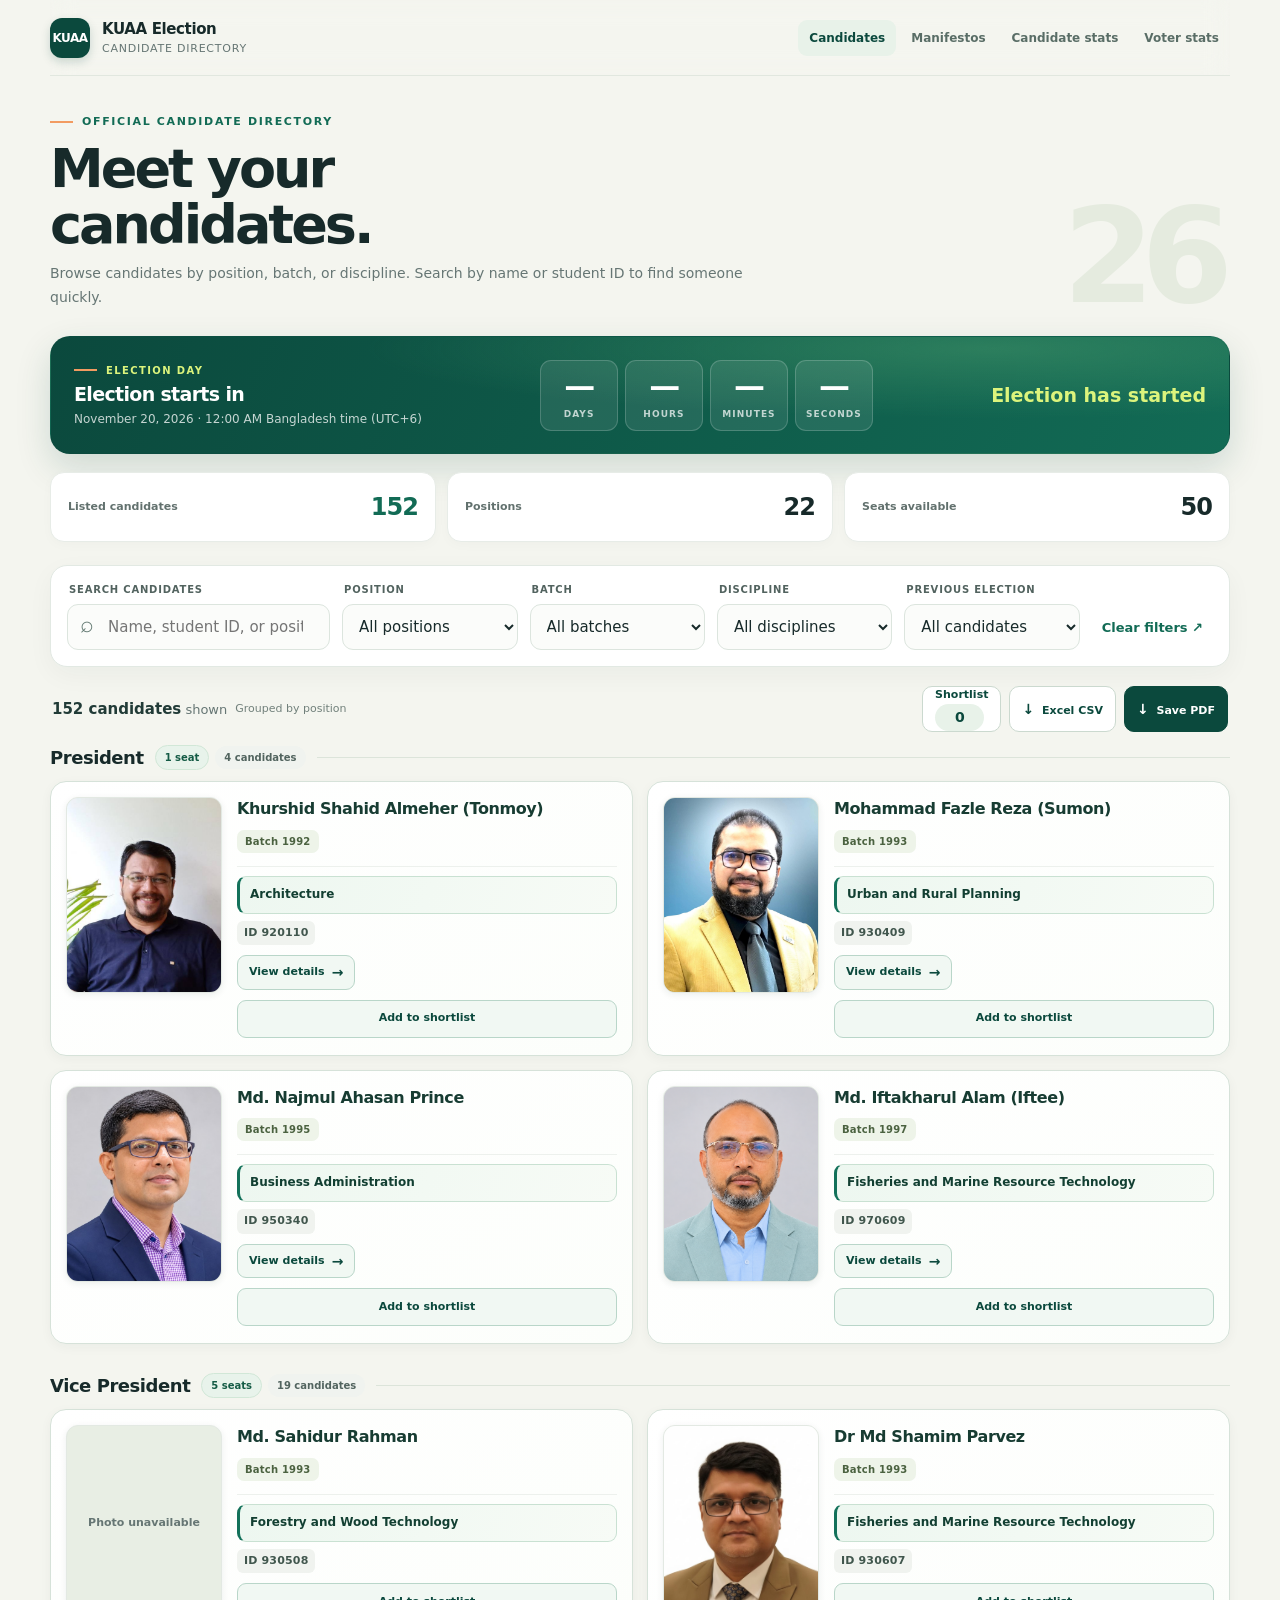
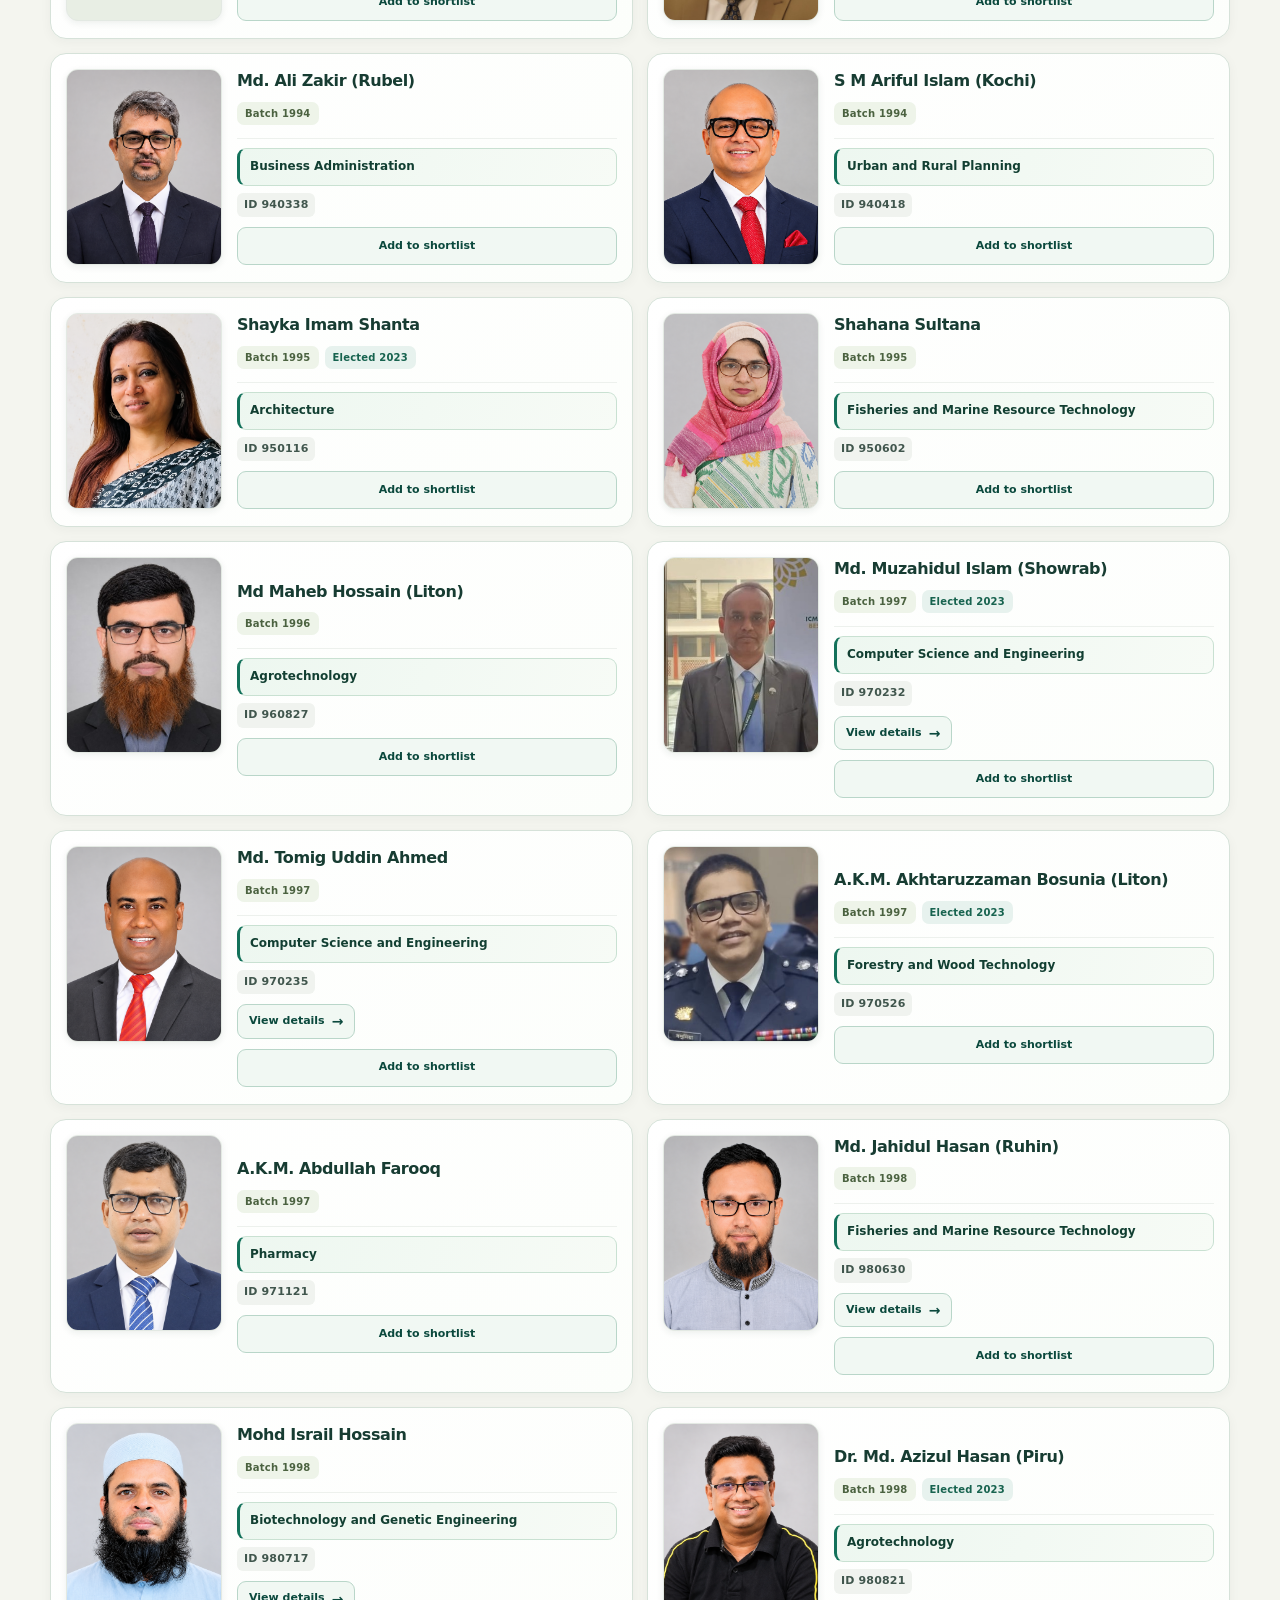
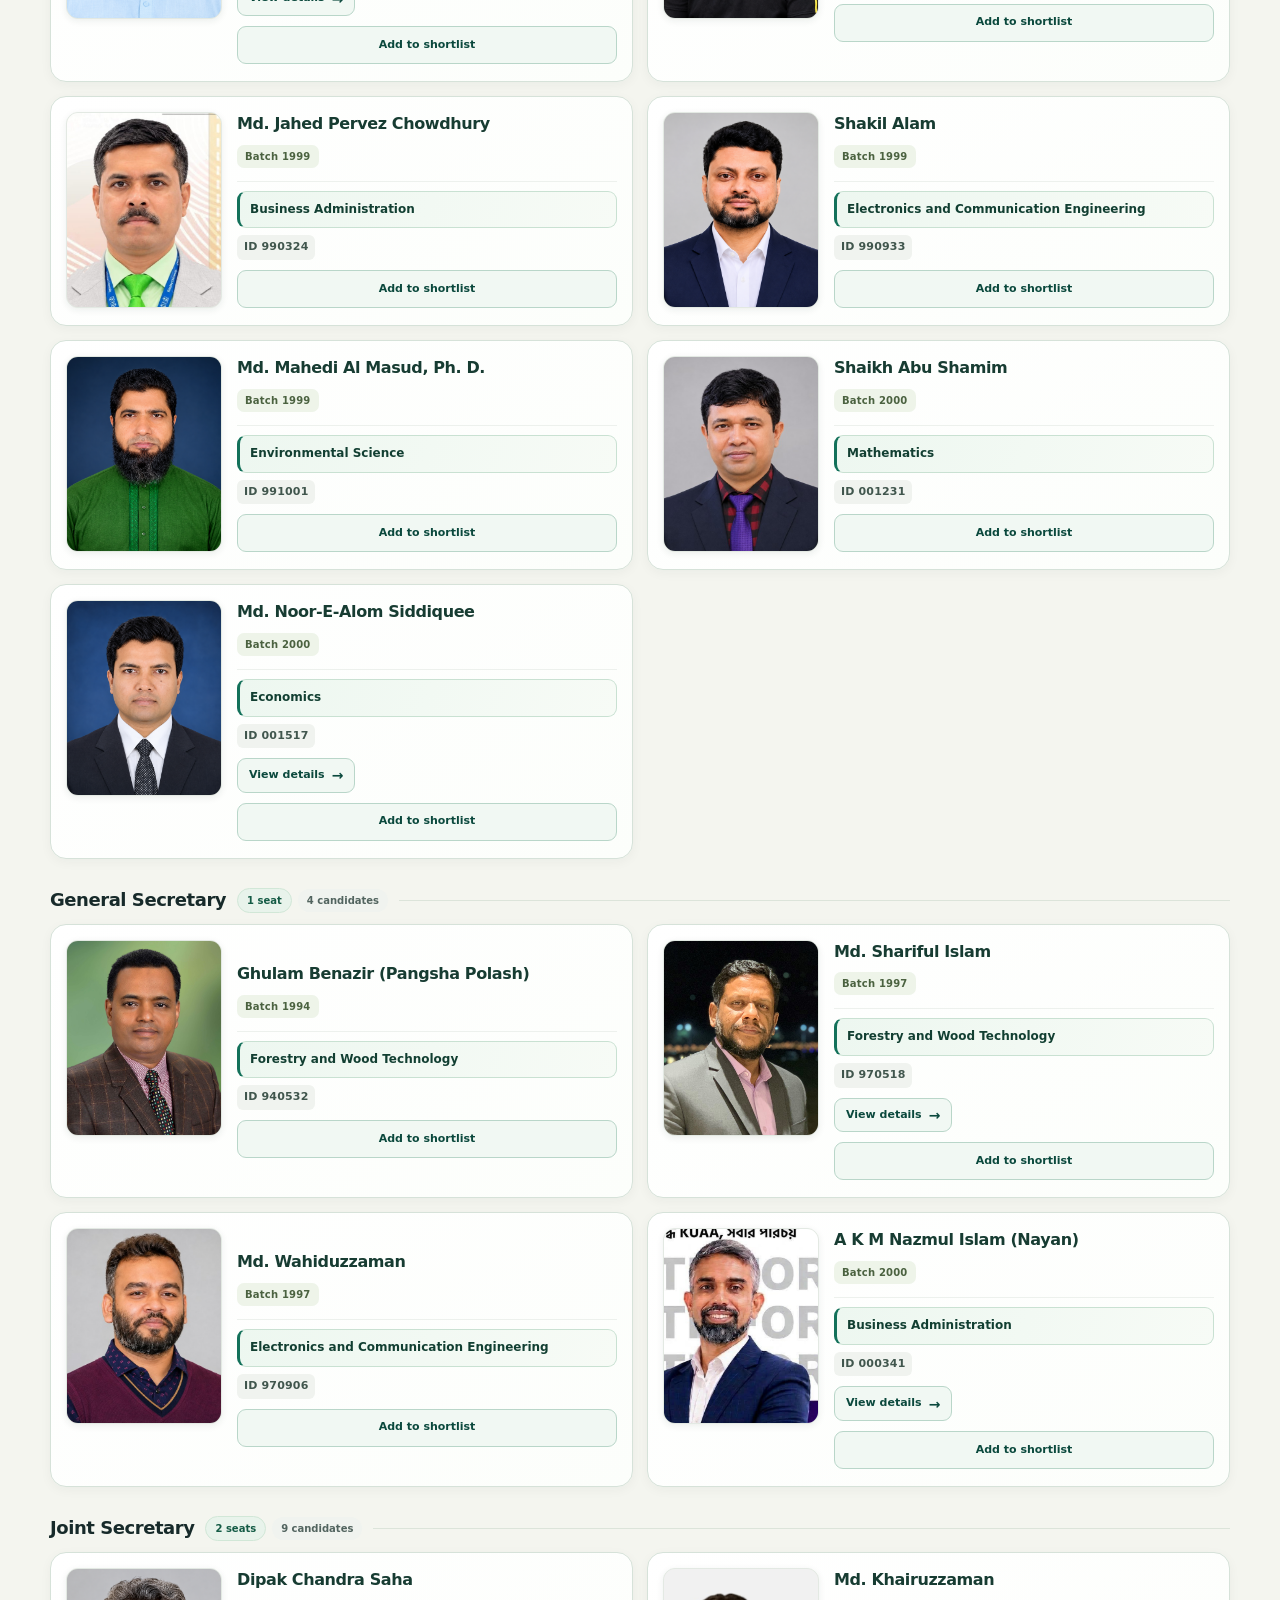
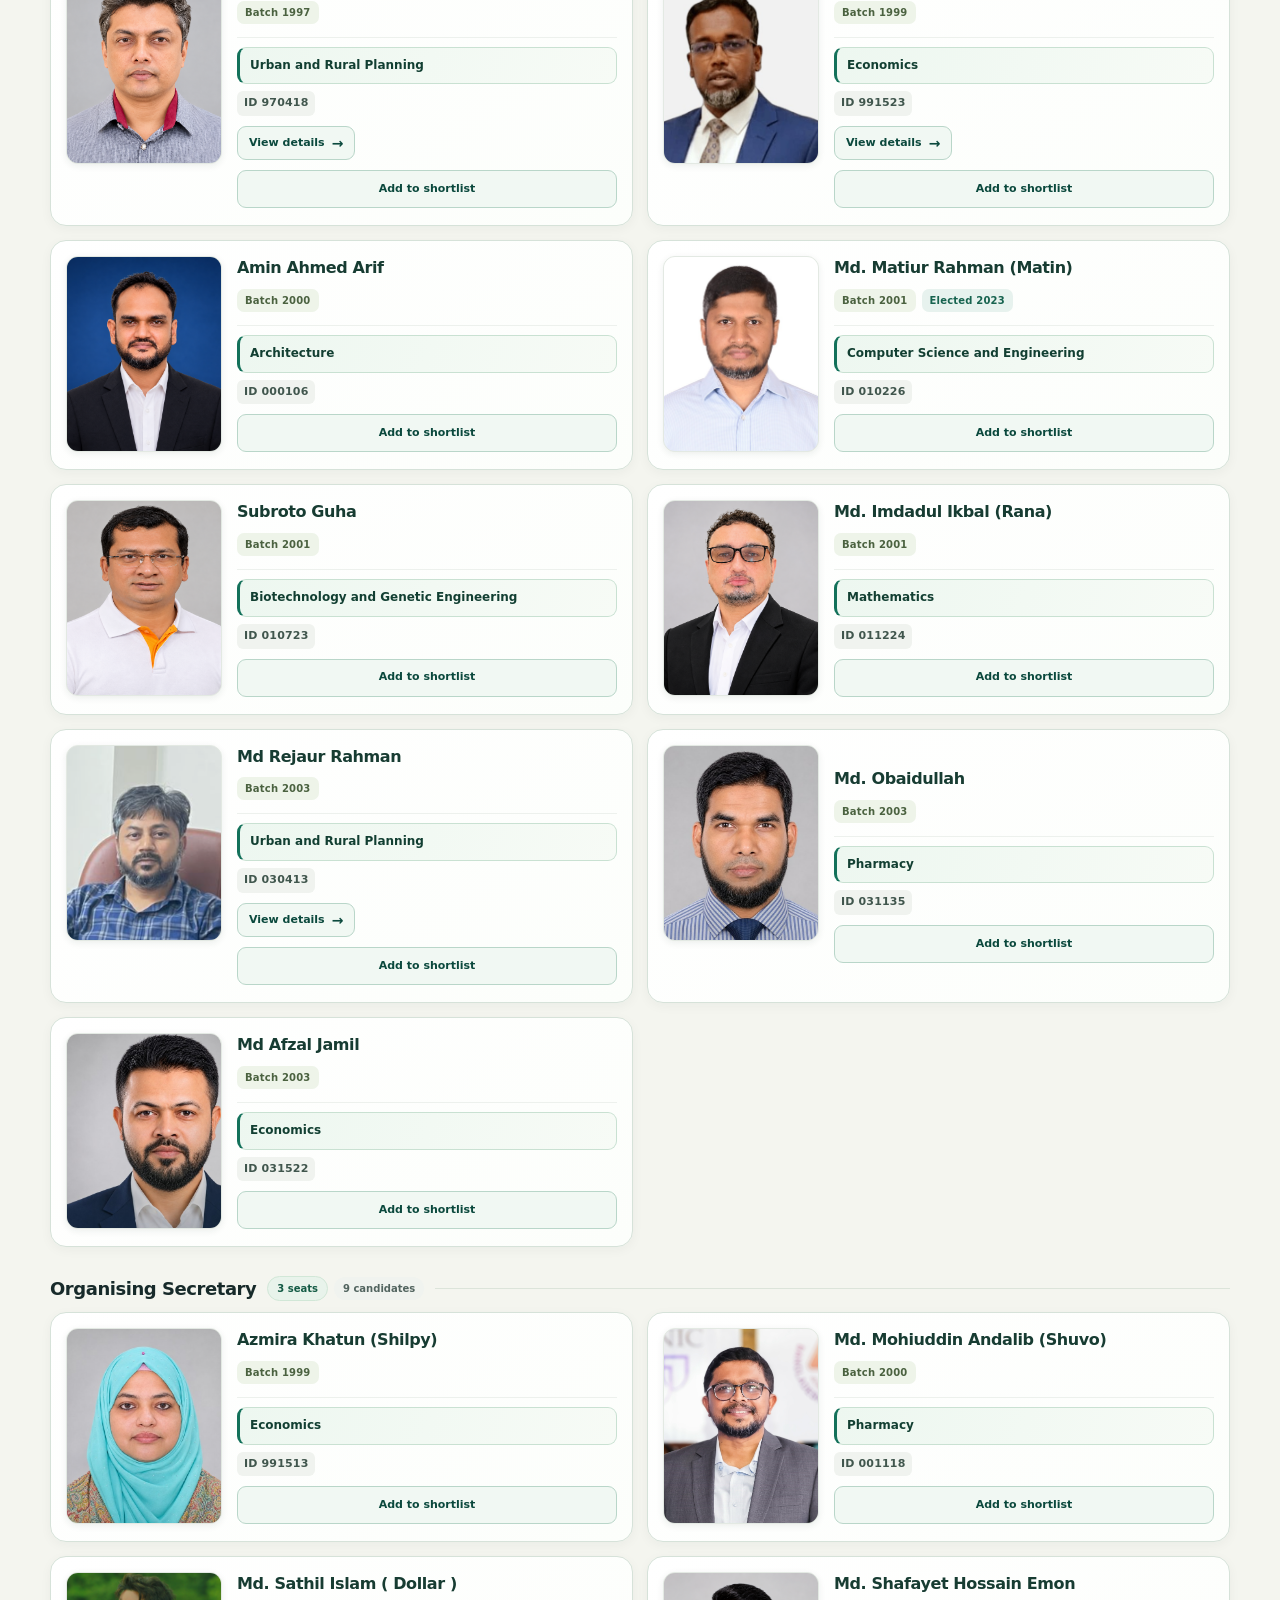
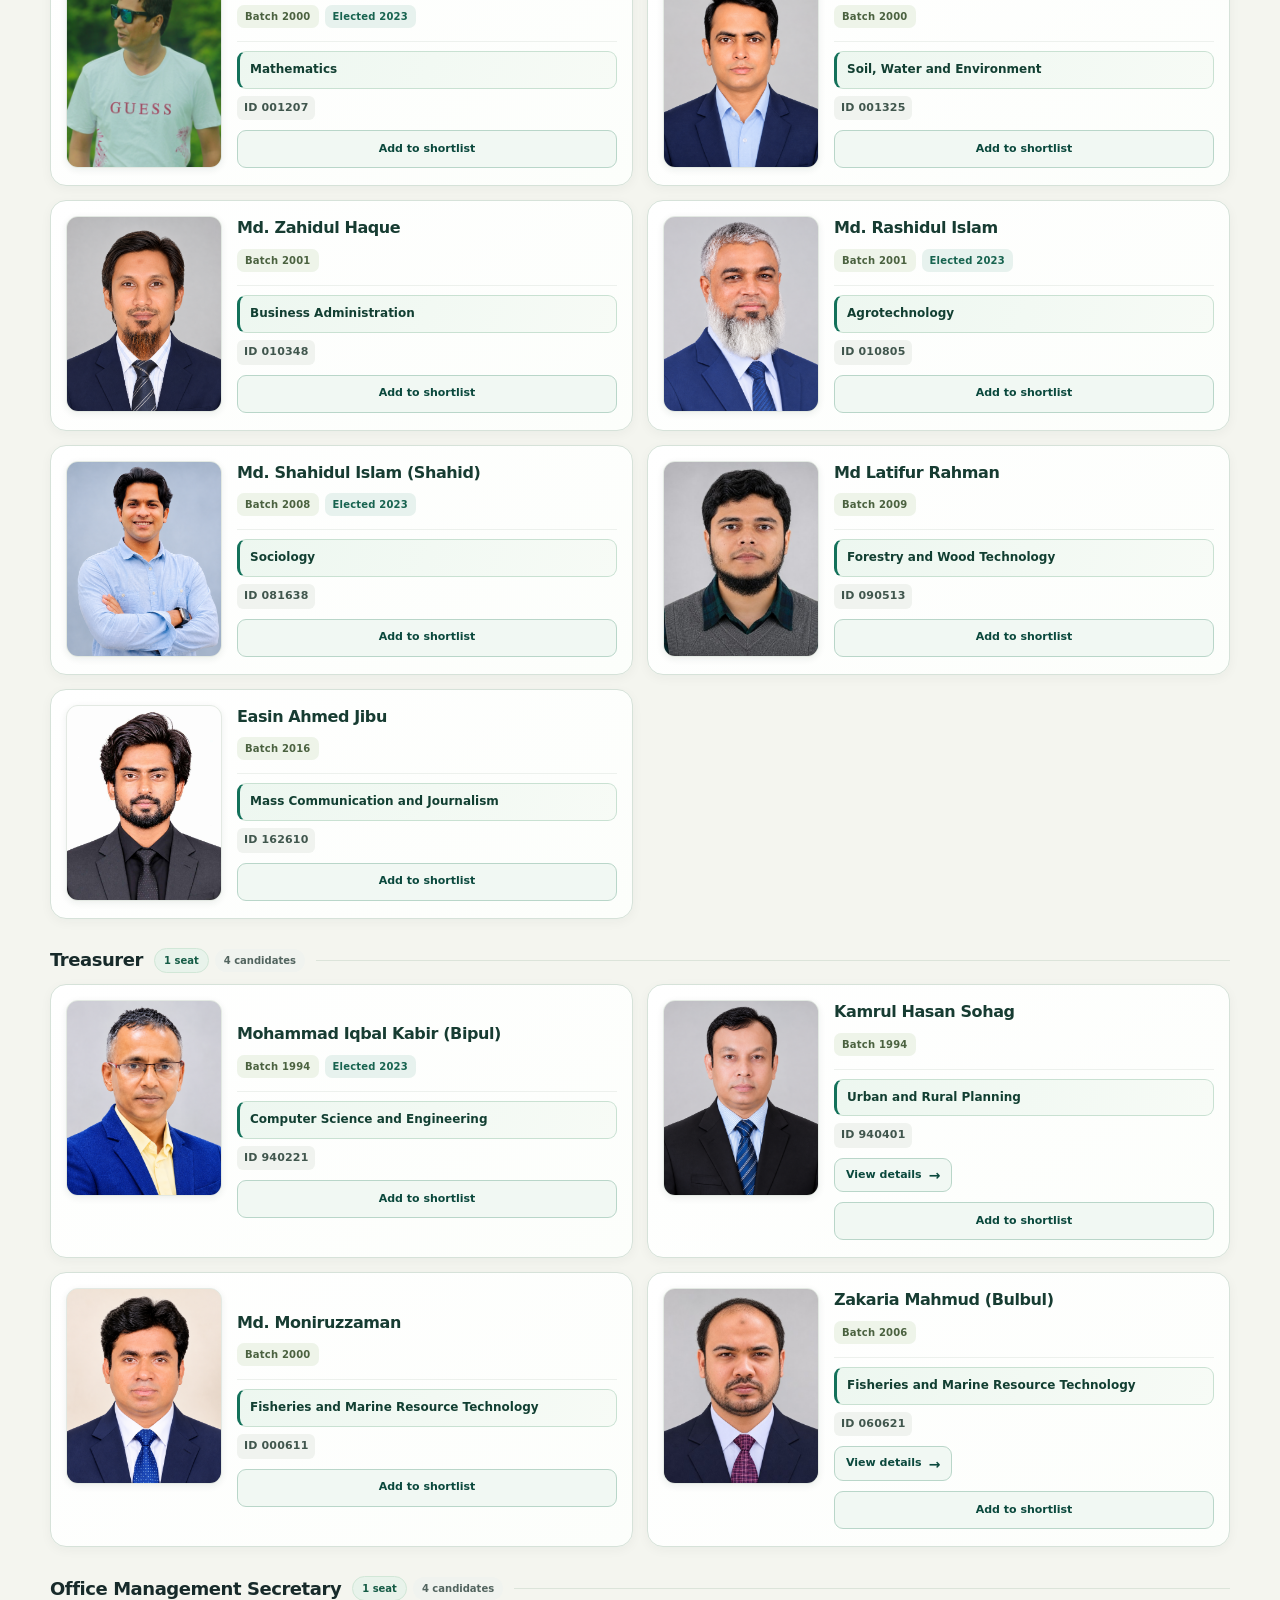
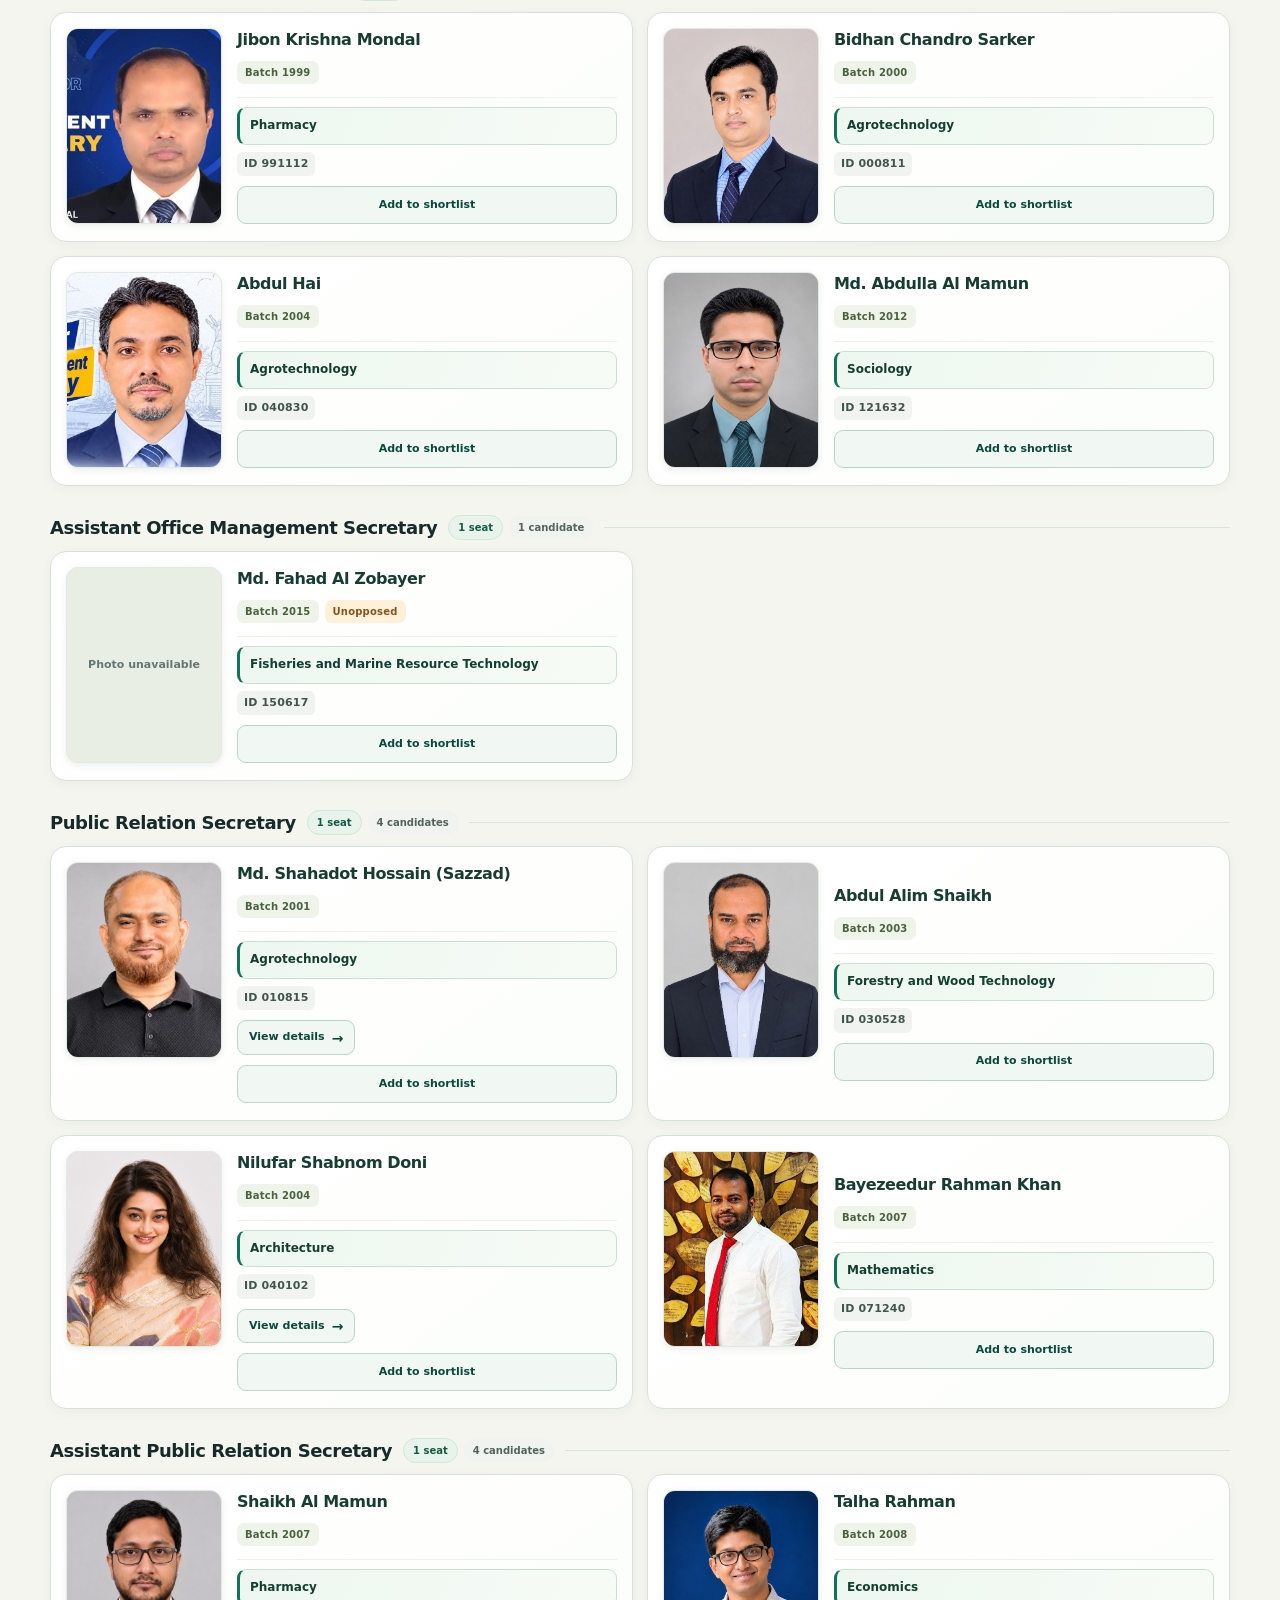
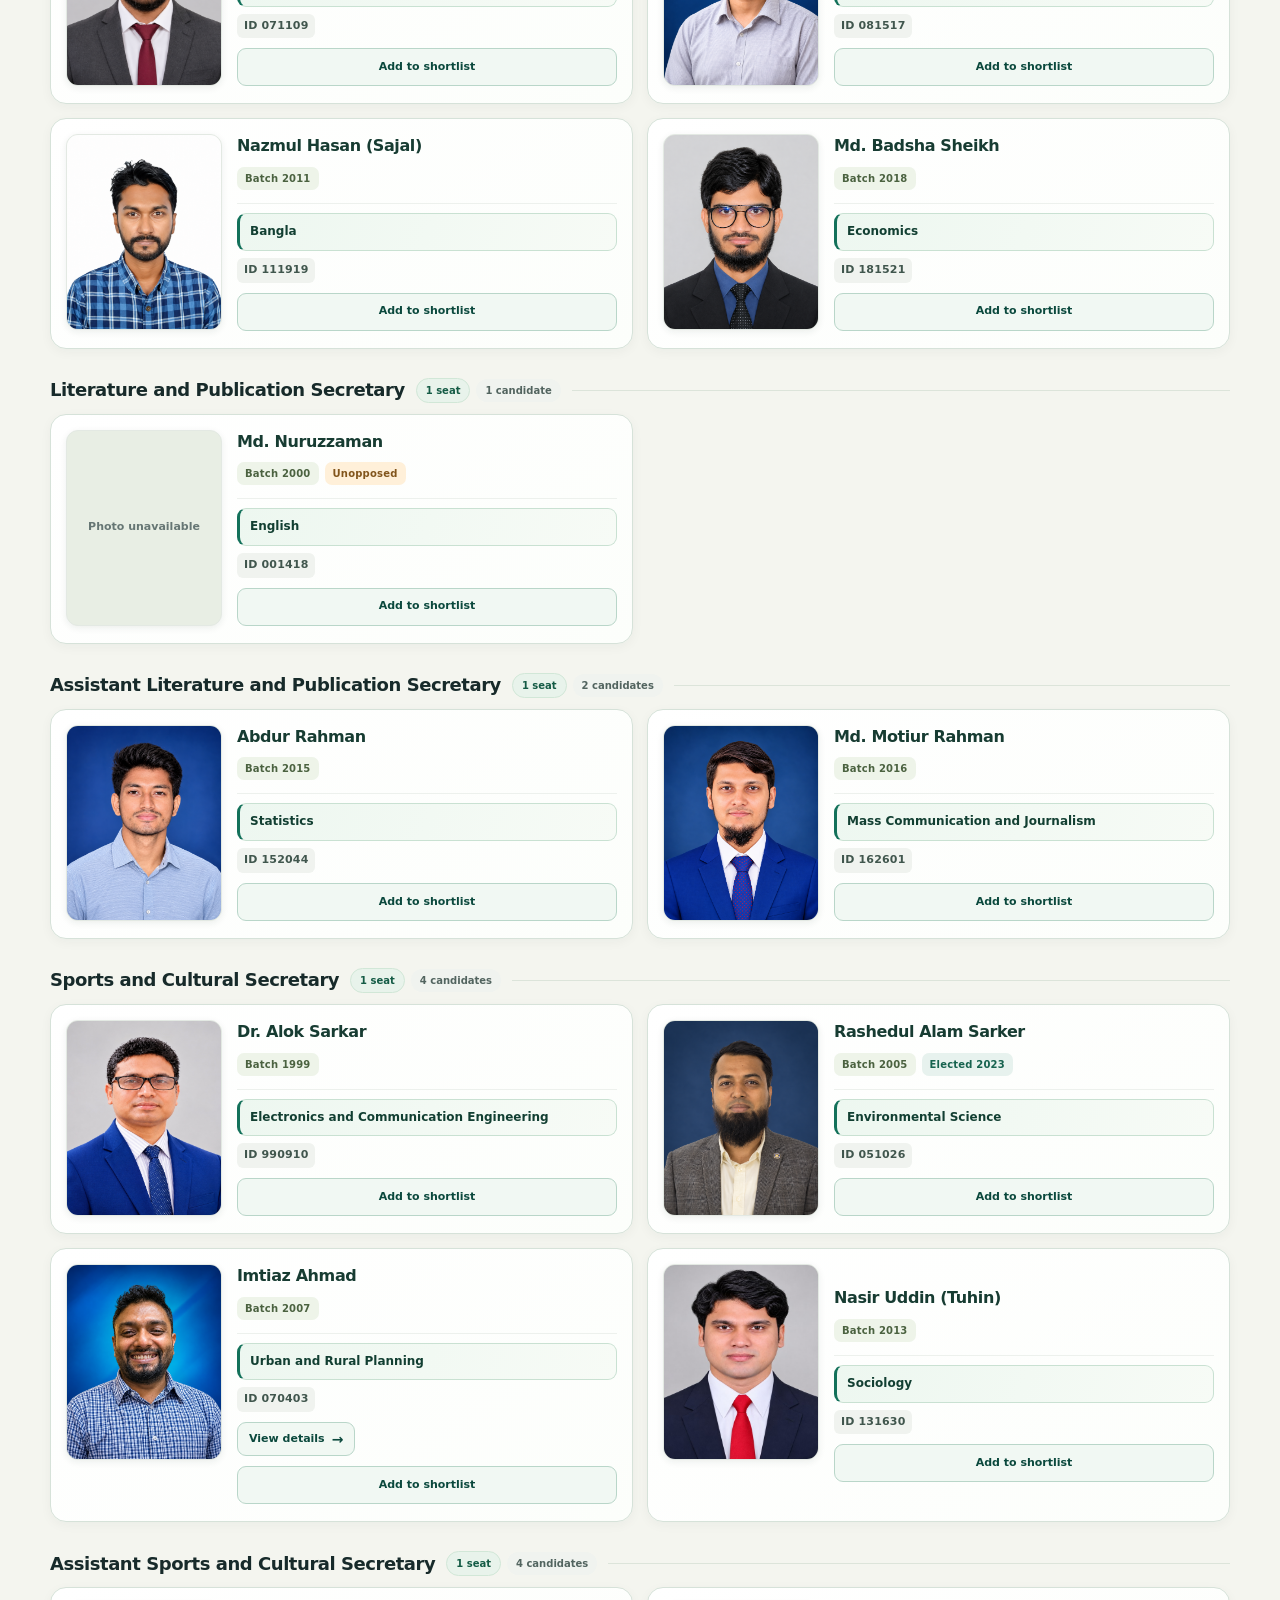
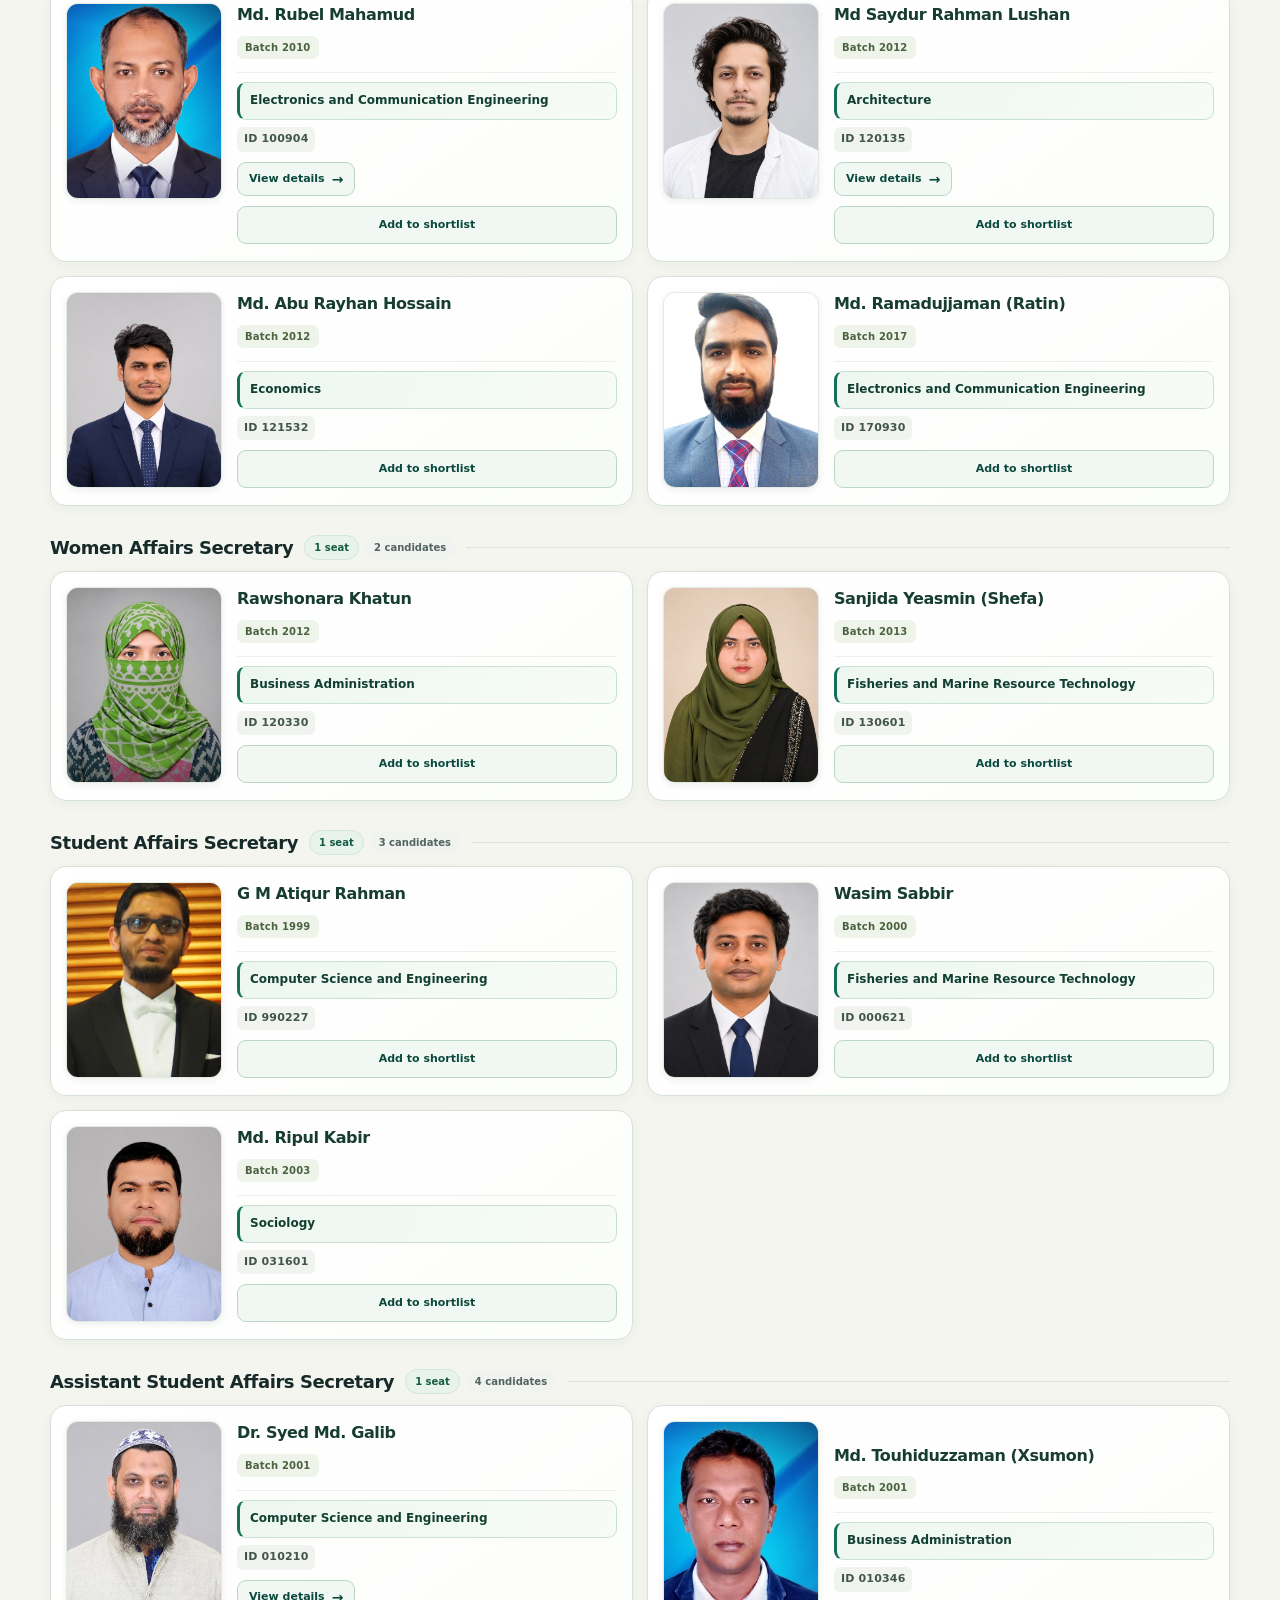
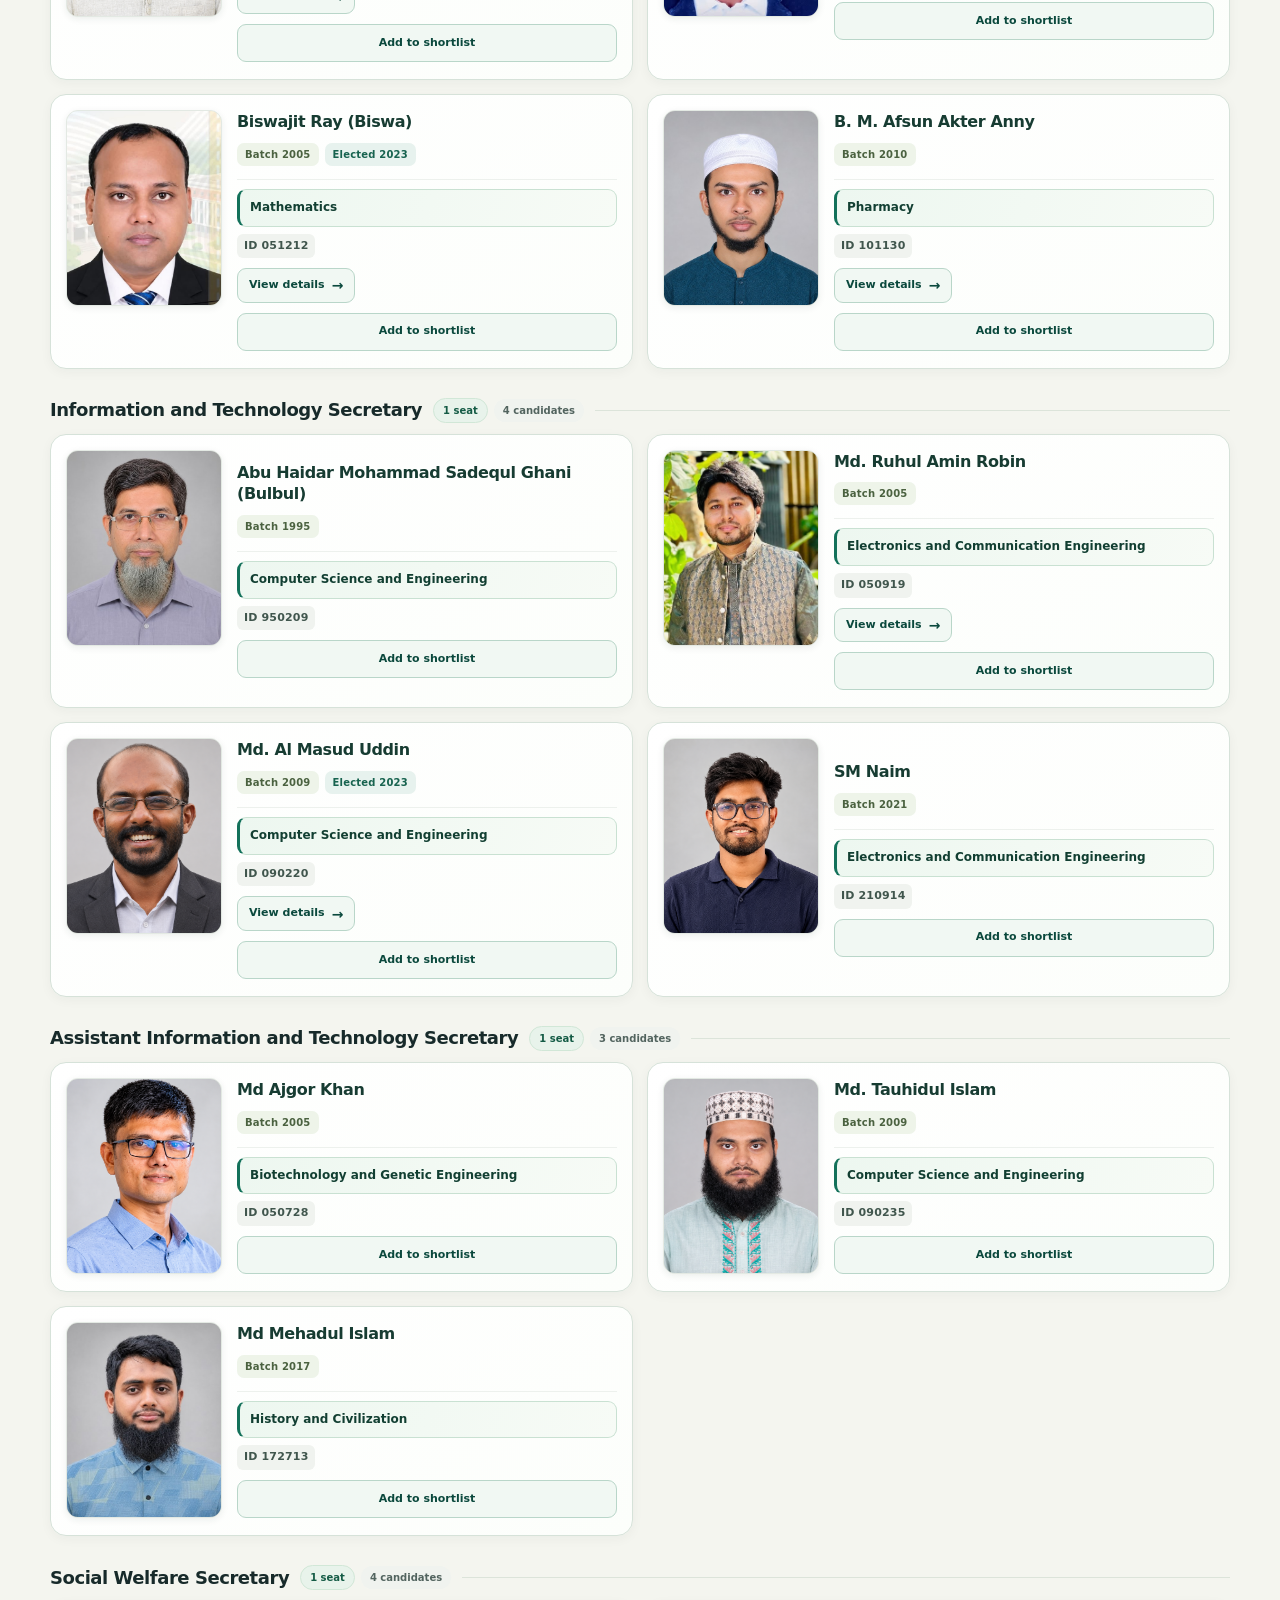
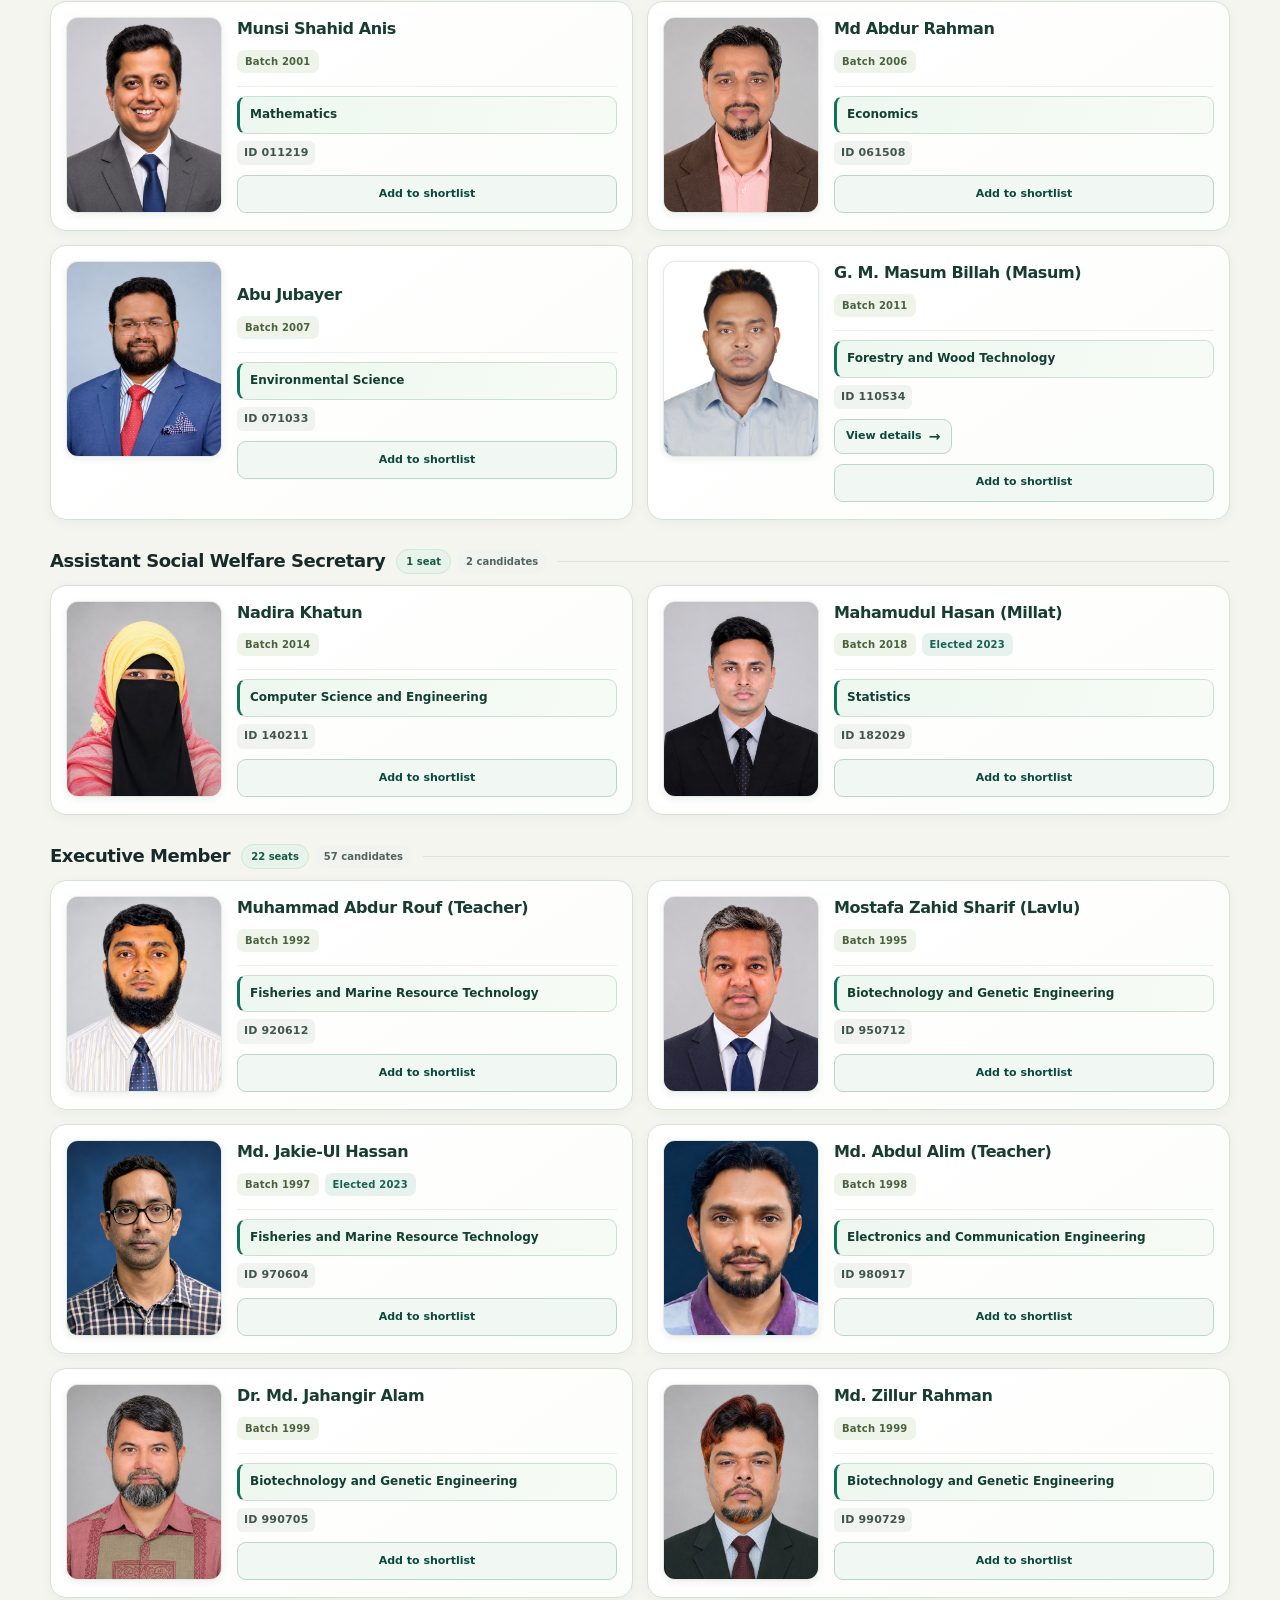
==== commit 604b0326: "Add manifesto details for 970609 and update themes in manifesto-themes.json - Added new theme "97060" ====
--- a/index.html
+++ b/index.html
@@ -325,7 +325,49 @@
     "batch": 1997,
     "photo": "public/candidates/970609.png",
     "campaignSlogan": "অভিজ্ঞতার প্রজ্ঞা, তারুণ্যের প্রত্যয়—ঐক্যবদ্ধ KUAA, সবার পরিচয়",
-    "voteCount": 0
+    "voteCount": 0,
+    "manifesto": {
+      "language": "bn",
+      "title": "KUAA নিয়ে নির্বাচনী মূল ভাবনাসমূহ",
+      "sections": [
+        {
+          "title": "সবার জন্য KUAA",
+          "items": [
+            "সকল ব্যাচ, ডিসিপ্লিন ও পেশার অ্যালামনাইদের নিয়ে অন্তর্ভুক্তিমূলক যোগাযোগ নেটওয়ার্ক ও ডিজিটাল ডিরেক্টরি তৈরি করা।"
+          ]
+        },
+        {
+          "title": "অ্যালামনাই কল্যাণ তহবিল",
+          "items": [
+            "সদস্যদের আকস্মিক দুর্ঘটনা, অসুস্থতা ও বিপদে পাশে দাঁড়াতে স্বচ্ছ নীতিমালার ভিত্তিতে KUAA Welfare Fund গঠন করা এবং বিভিন্ন হাসপাতাল/ডায়াগনস্টিক সেন্টারে স্বাস্থ্যসেবায় বিশেষ ছাড়ের ব্যবস্থা করা।"
+          ]
+        },
+        {
+          "title": "ক্যারিয়ার ও মেন্টরশিপ",
+          "items": [
+            "নবীন গ্র্যাজুয়েটদের জন্য চাকরির তথ্য, ক্যারিয়ার কাউন্সেলিং, সিভি রাইটিং ও মেন্টরশিপের সুবিধা চালু করা।"
+          ]
+        },
+        {
+          "title": "দেশ-বিদেশে নেটওয়ার্ক",
+          "items": [
+            "দেশীয় ও আন্তর্জাতিক চ্যাপ্টার সক্রিয় করা এবং প্রবাসী অ্যালামনাইদের সঙ্গে নিয়মিত সংযোগ রক্ষা করা।"
+          ]
+        },
+        {
+          "title": "ঢাকায় অবস্থান সুবিধা (KUAA Accommodation Facility)",
+          "items": [
+            "চাকরি ও জরুরি প্রয়োজনে ঢাকায় অবস্থানরত অ্যালামনাইদের জন্য আবাসন সুবিধা প্রতিষ্ঠার উদ্যোগ গ্রহণ।"
+          ]
+        },
+        {
+          "title": "স্বচ্ছতা ও জবাবদিহি",
+          "items": [
+            "প্রতি ৩ মাস অন্তর কর্মপরিকল্পনার অগ্রগতি ও আর্থিক প্রতিবেদন প্রকাশ করা।"
+          ]
+        }
+      ]
+    }
   },
   {
     "position": "Vice President",
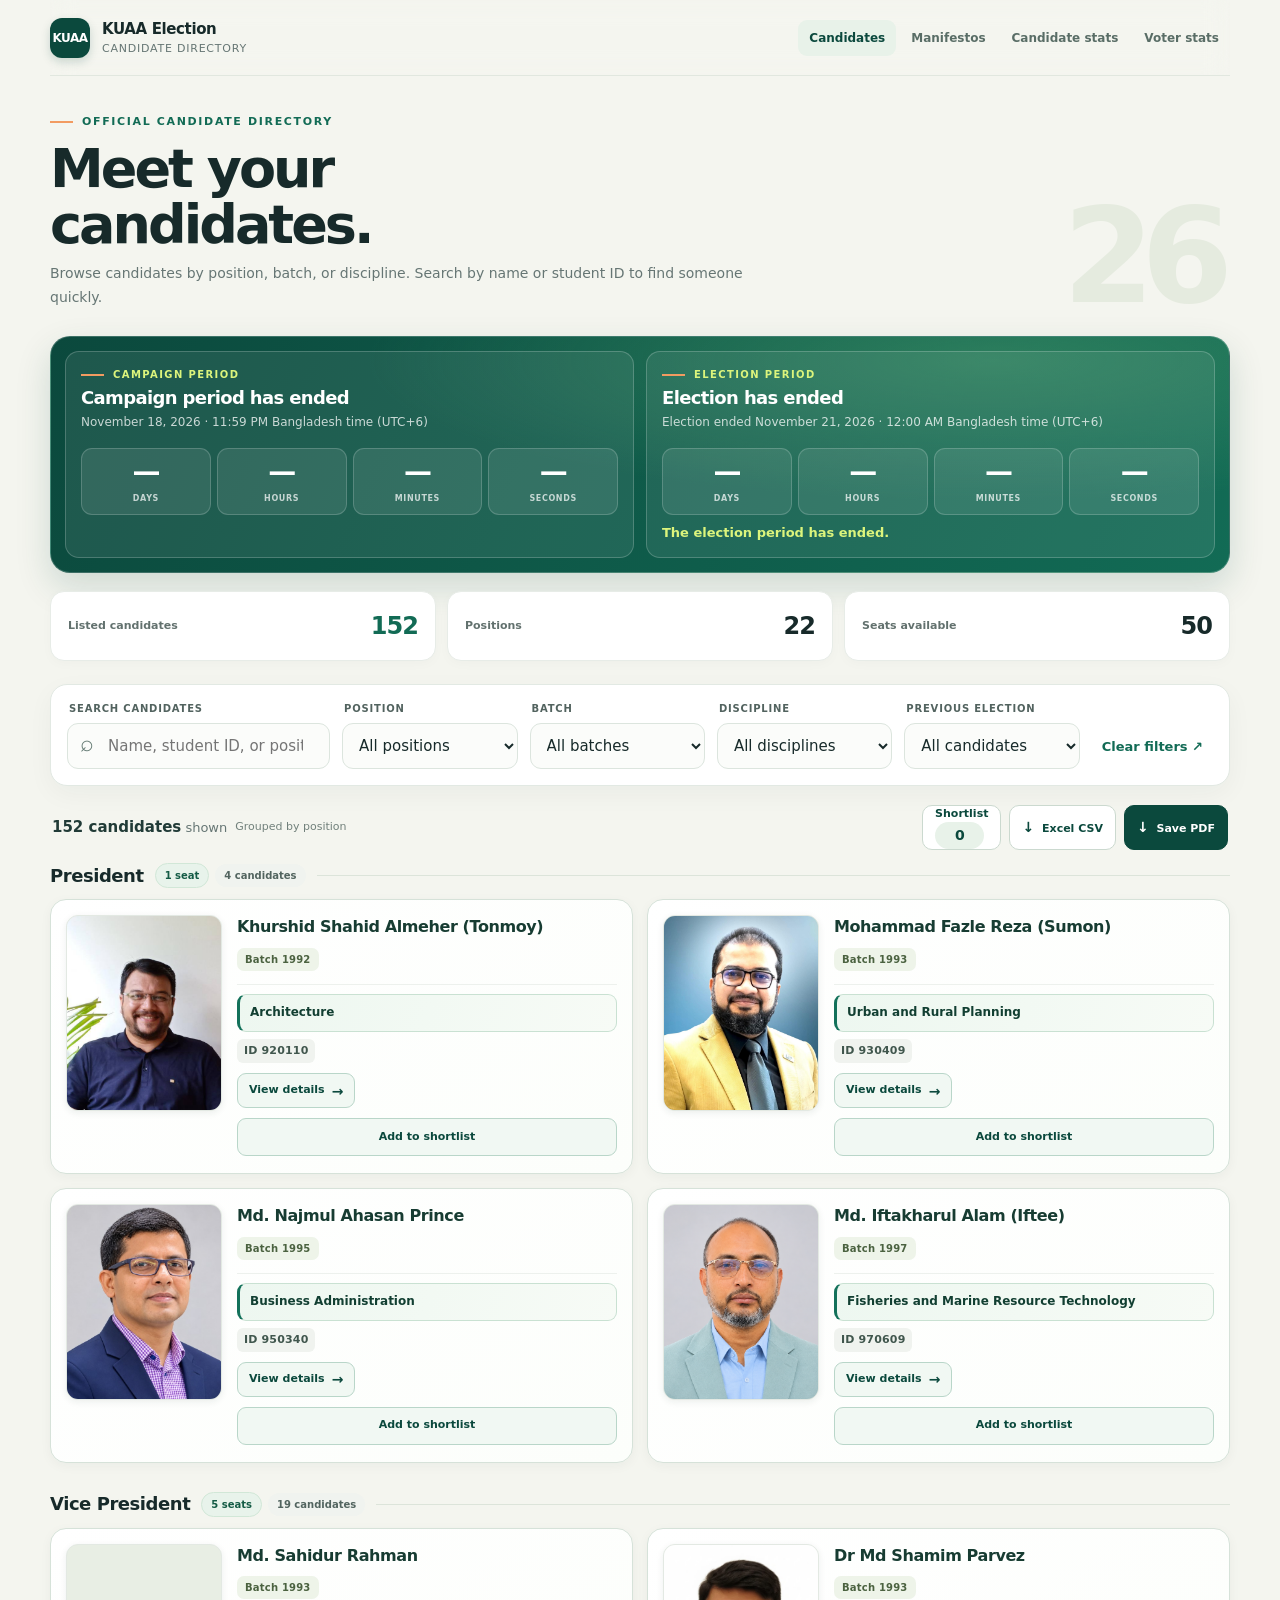
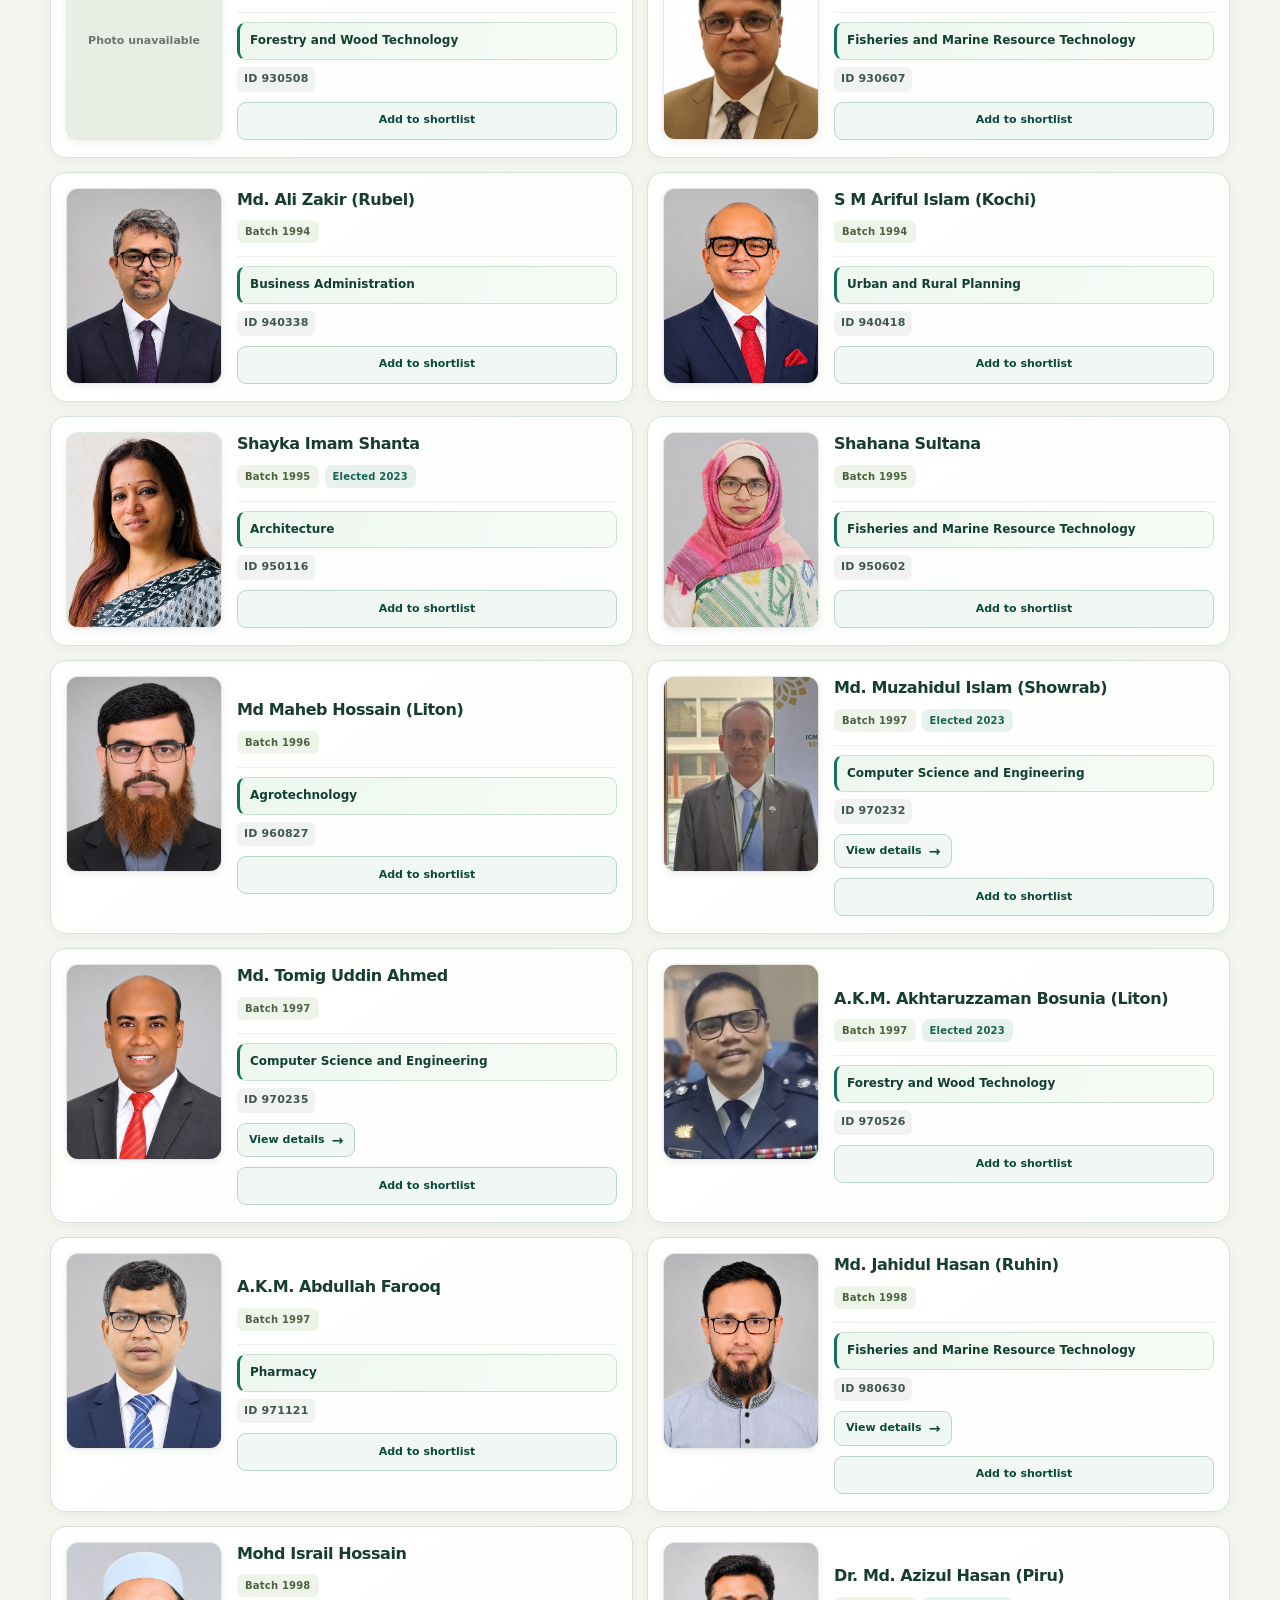
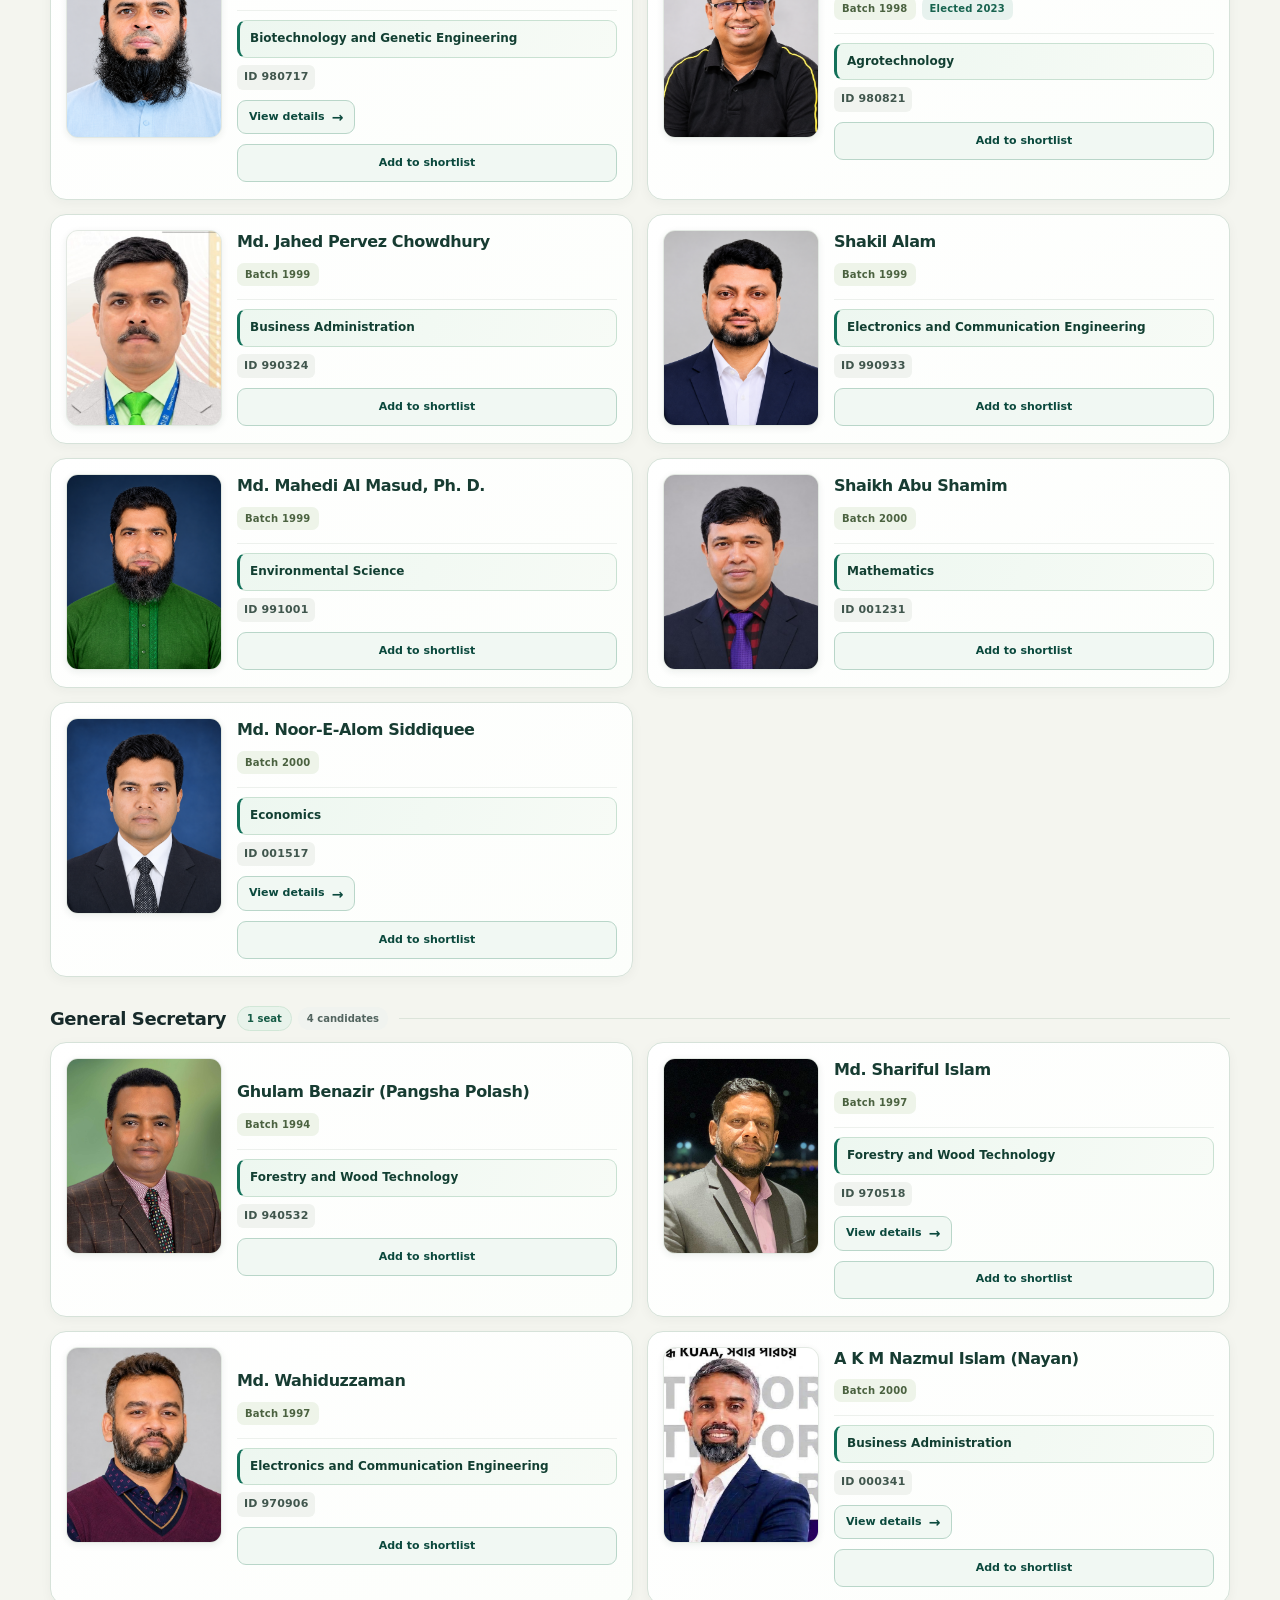
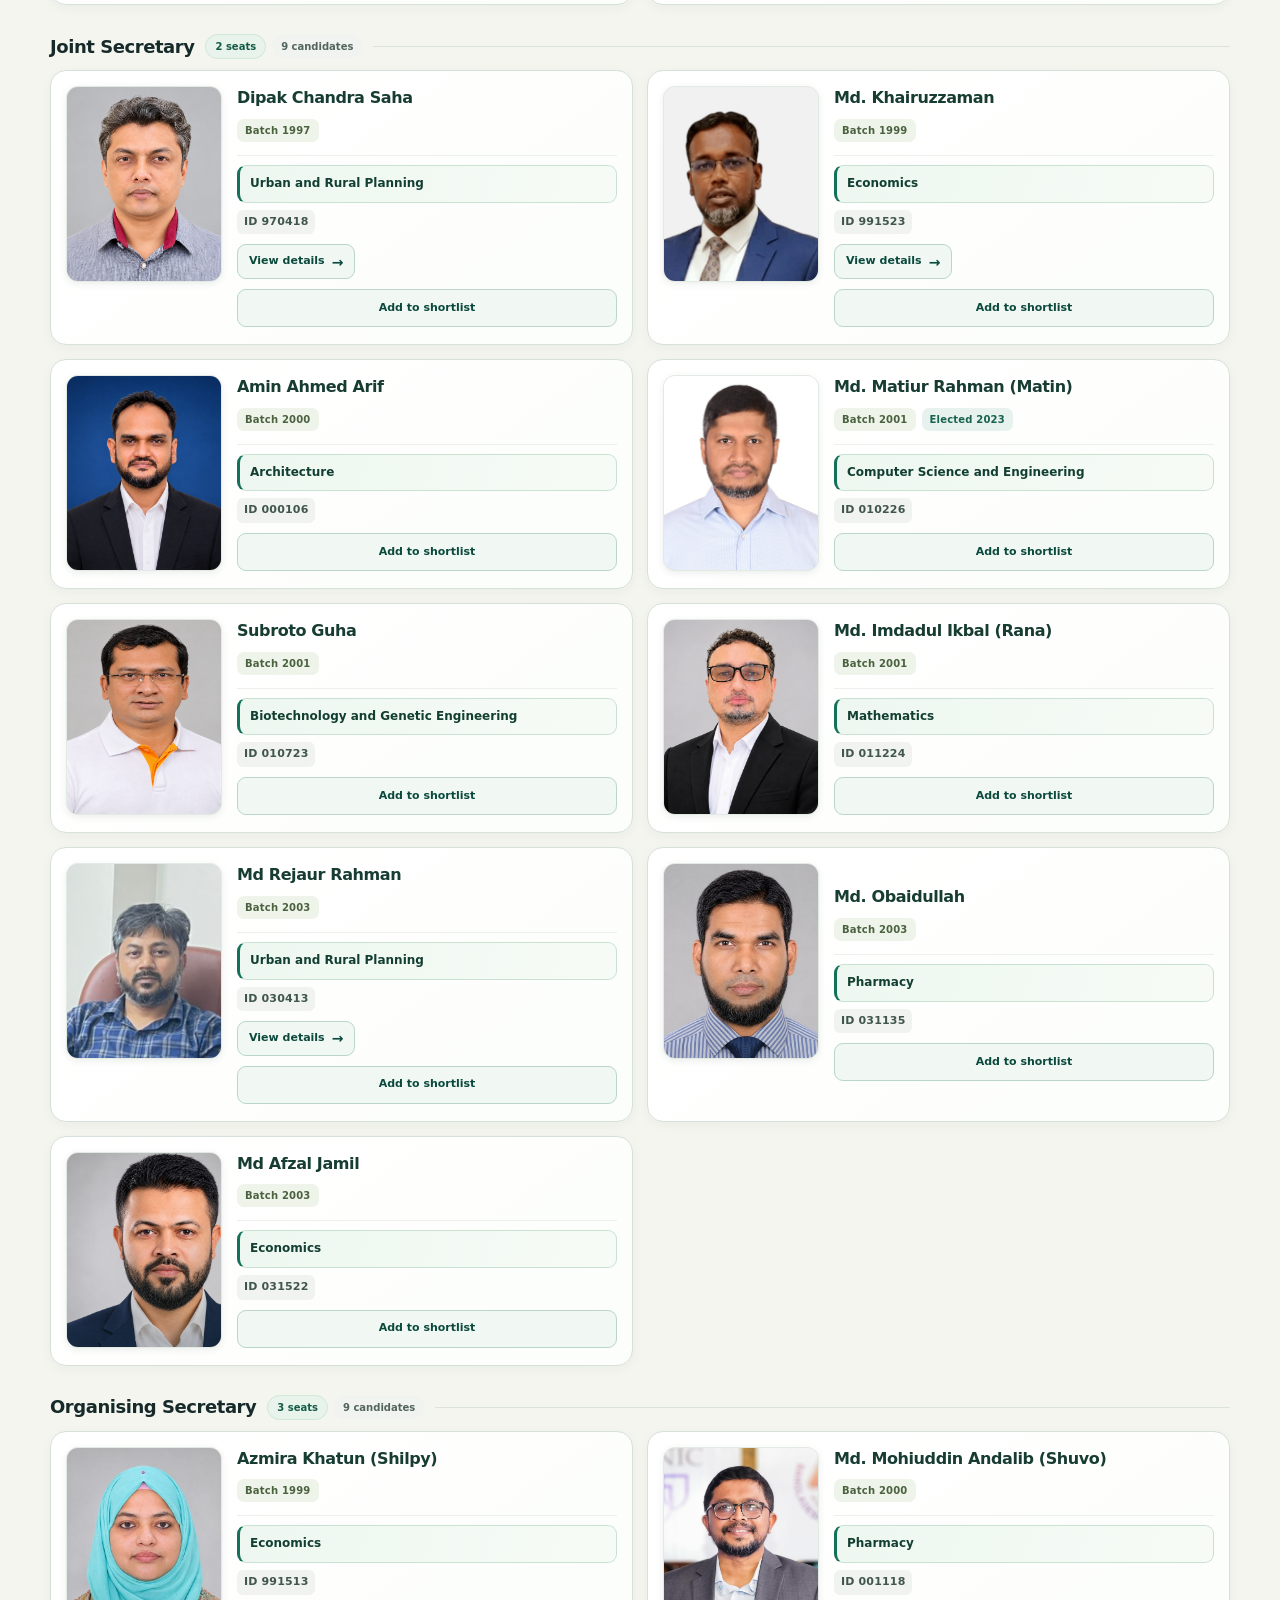
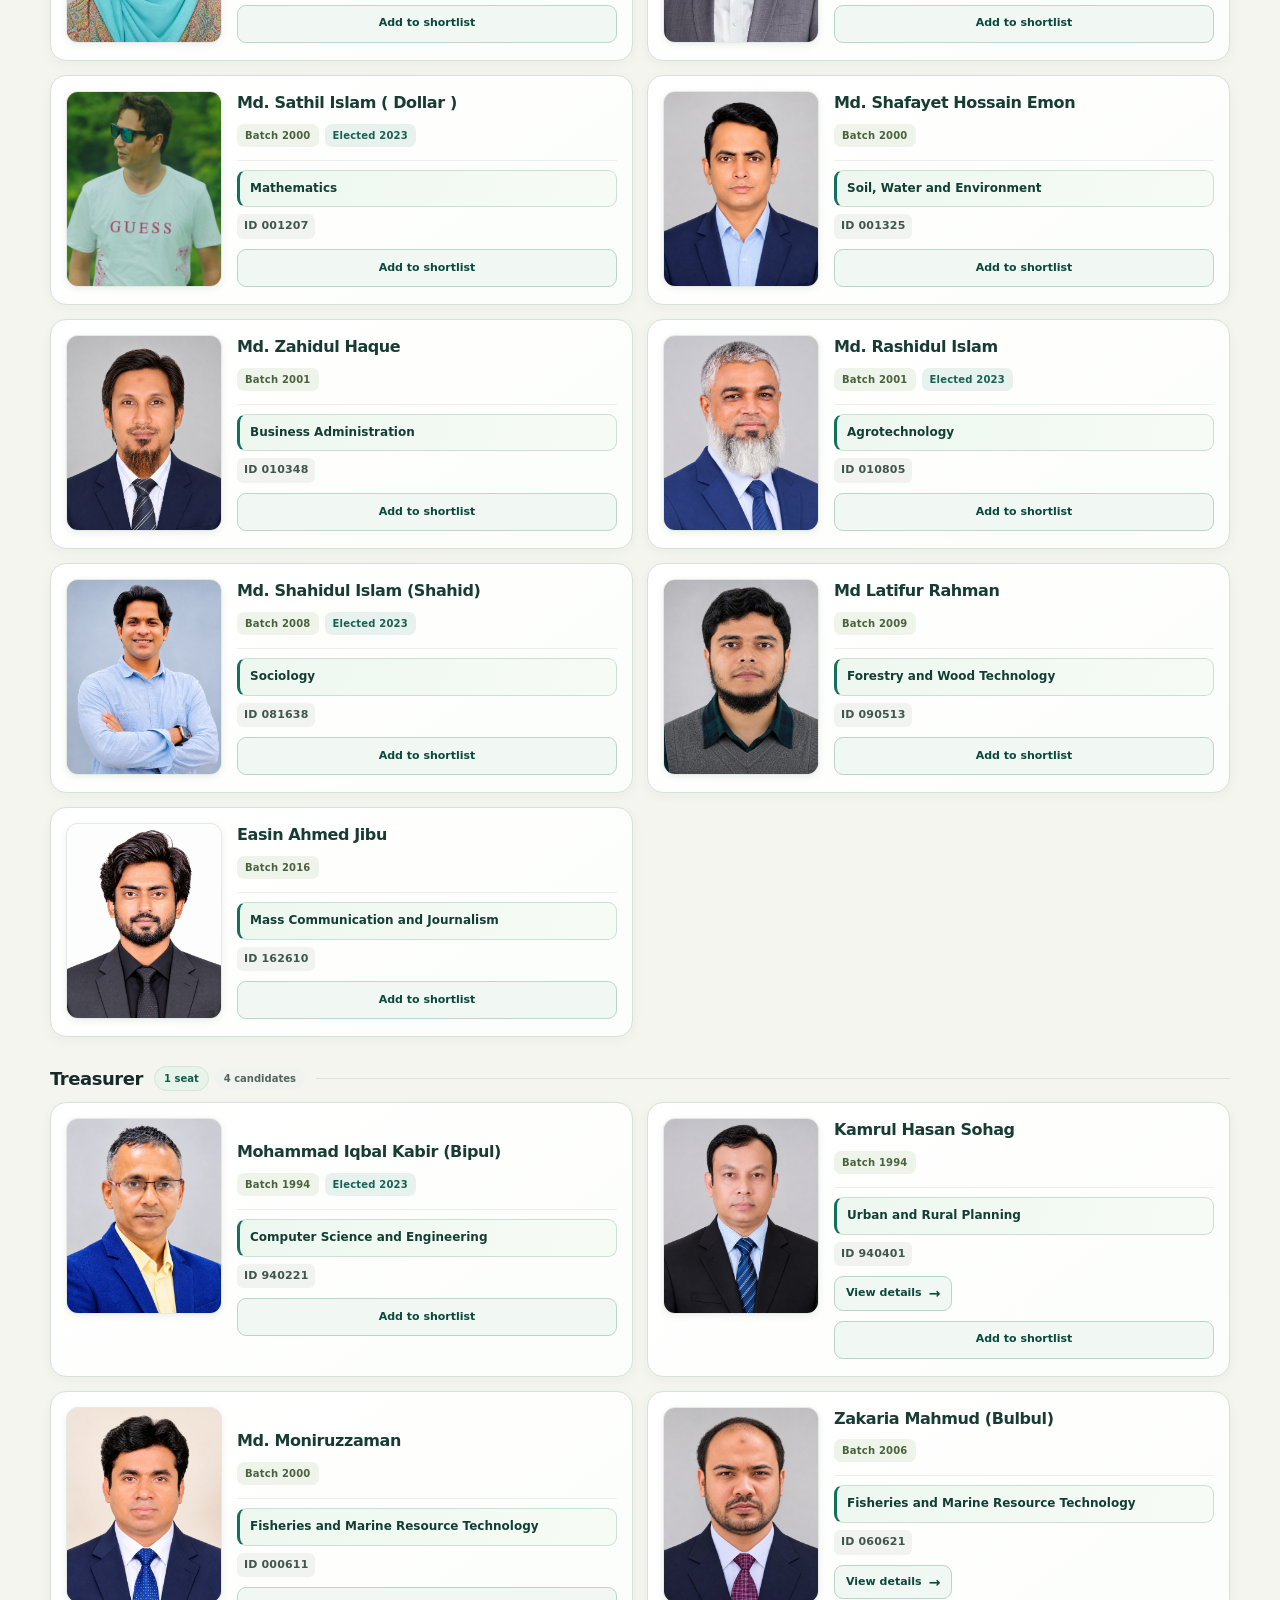
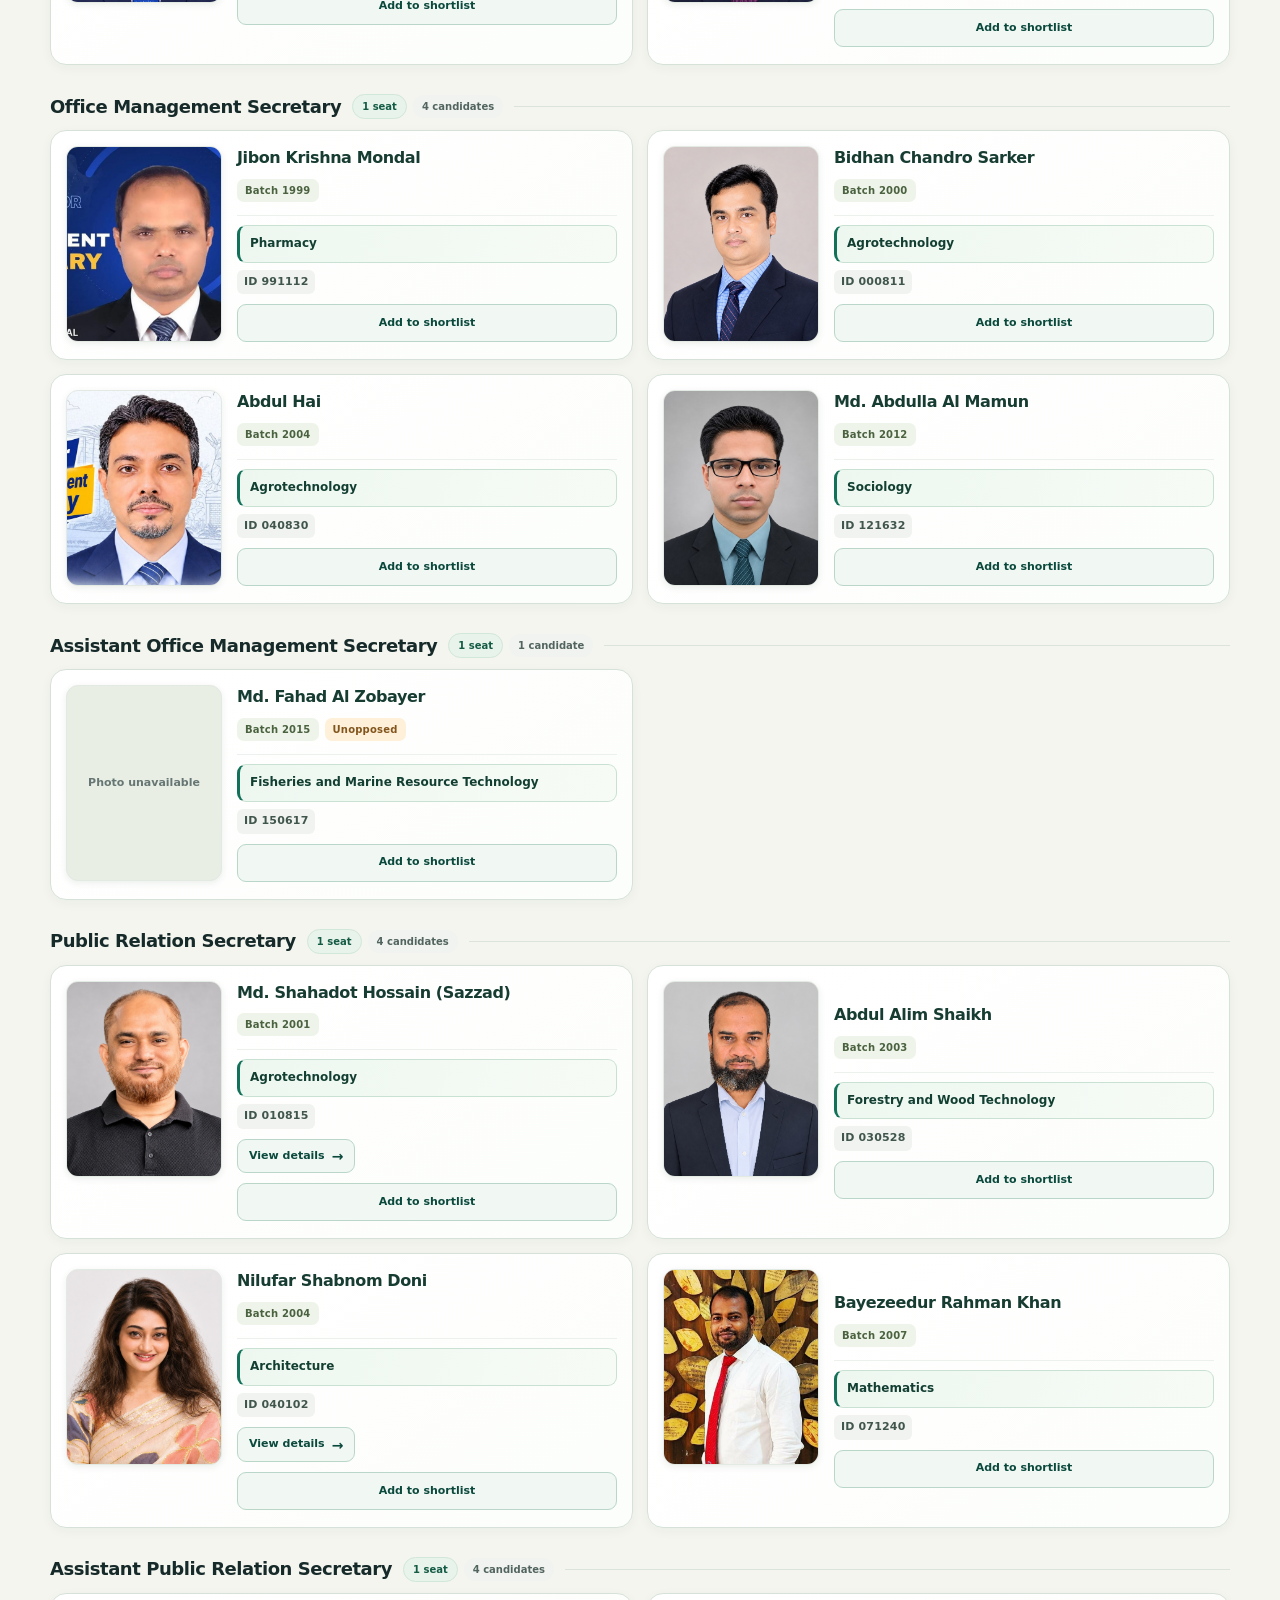
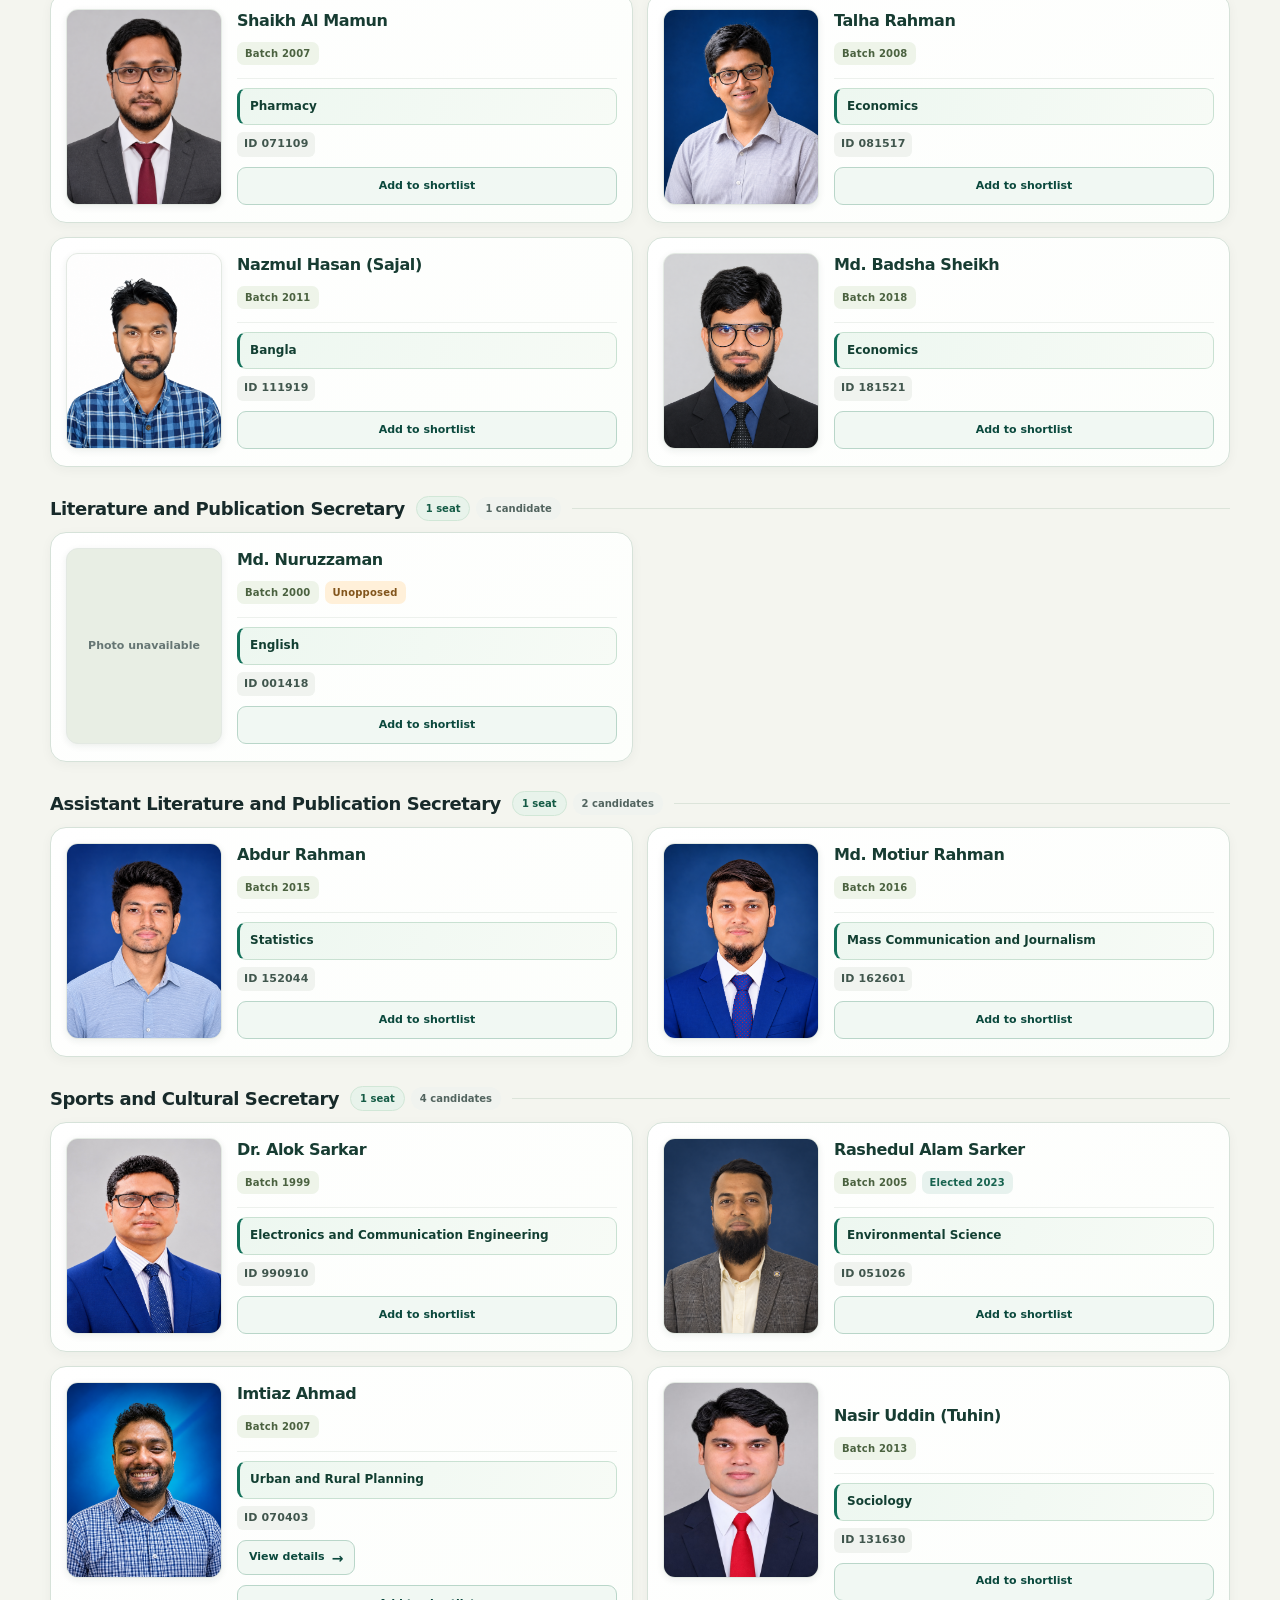
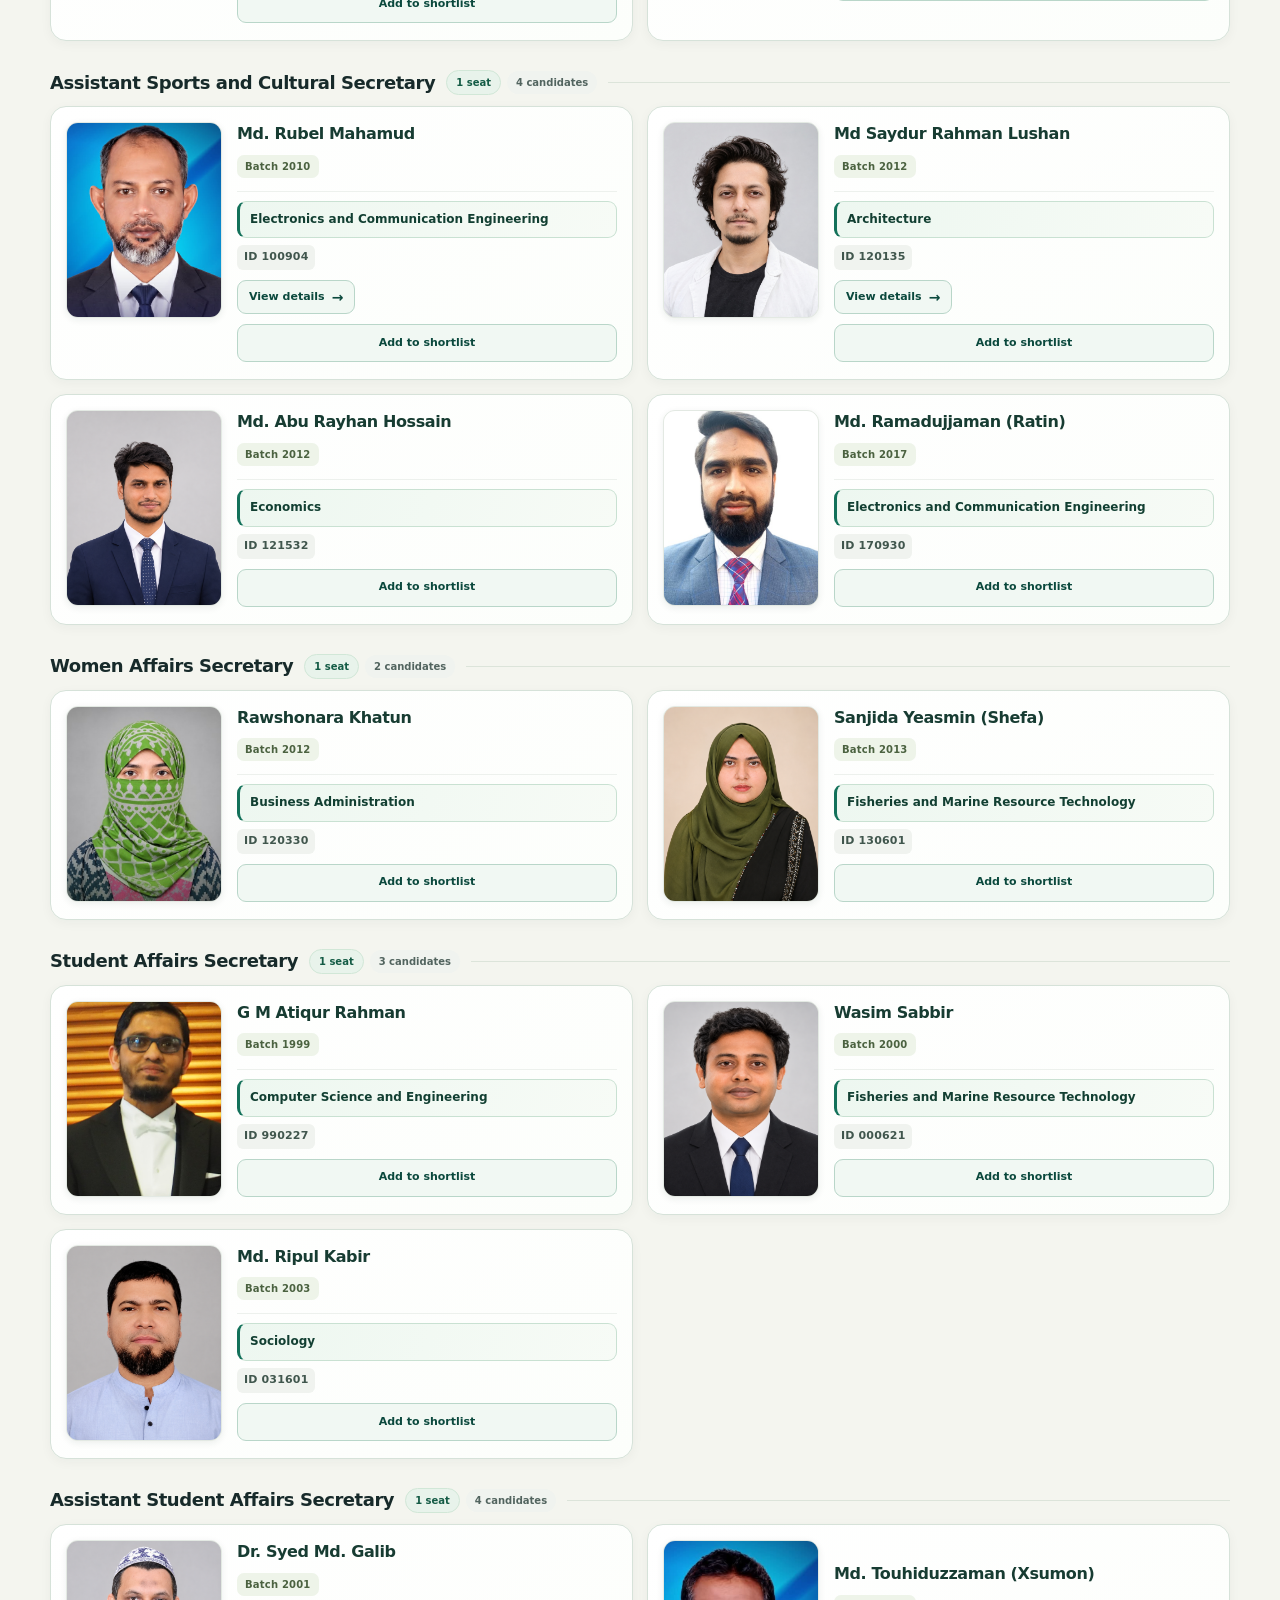
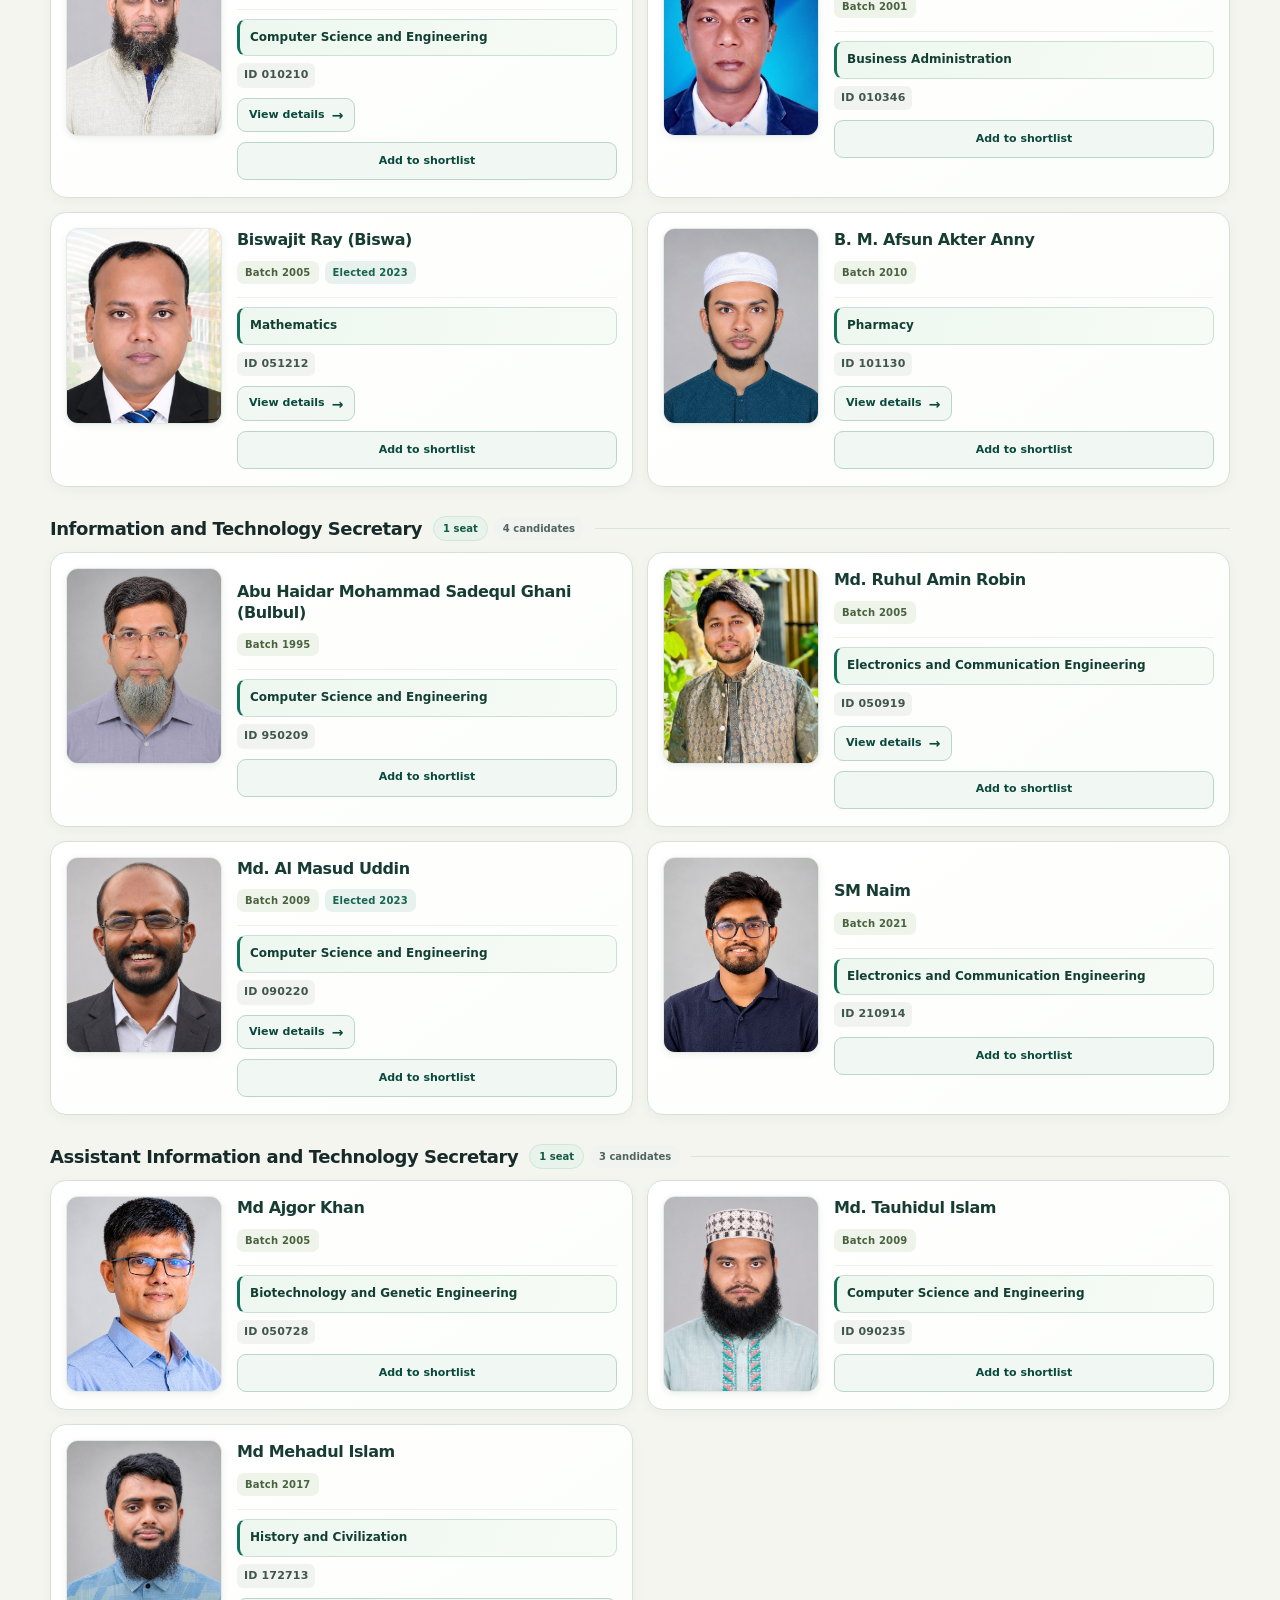
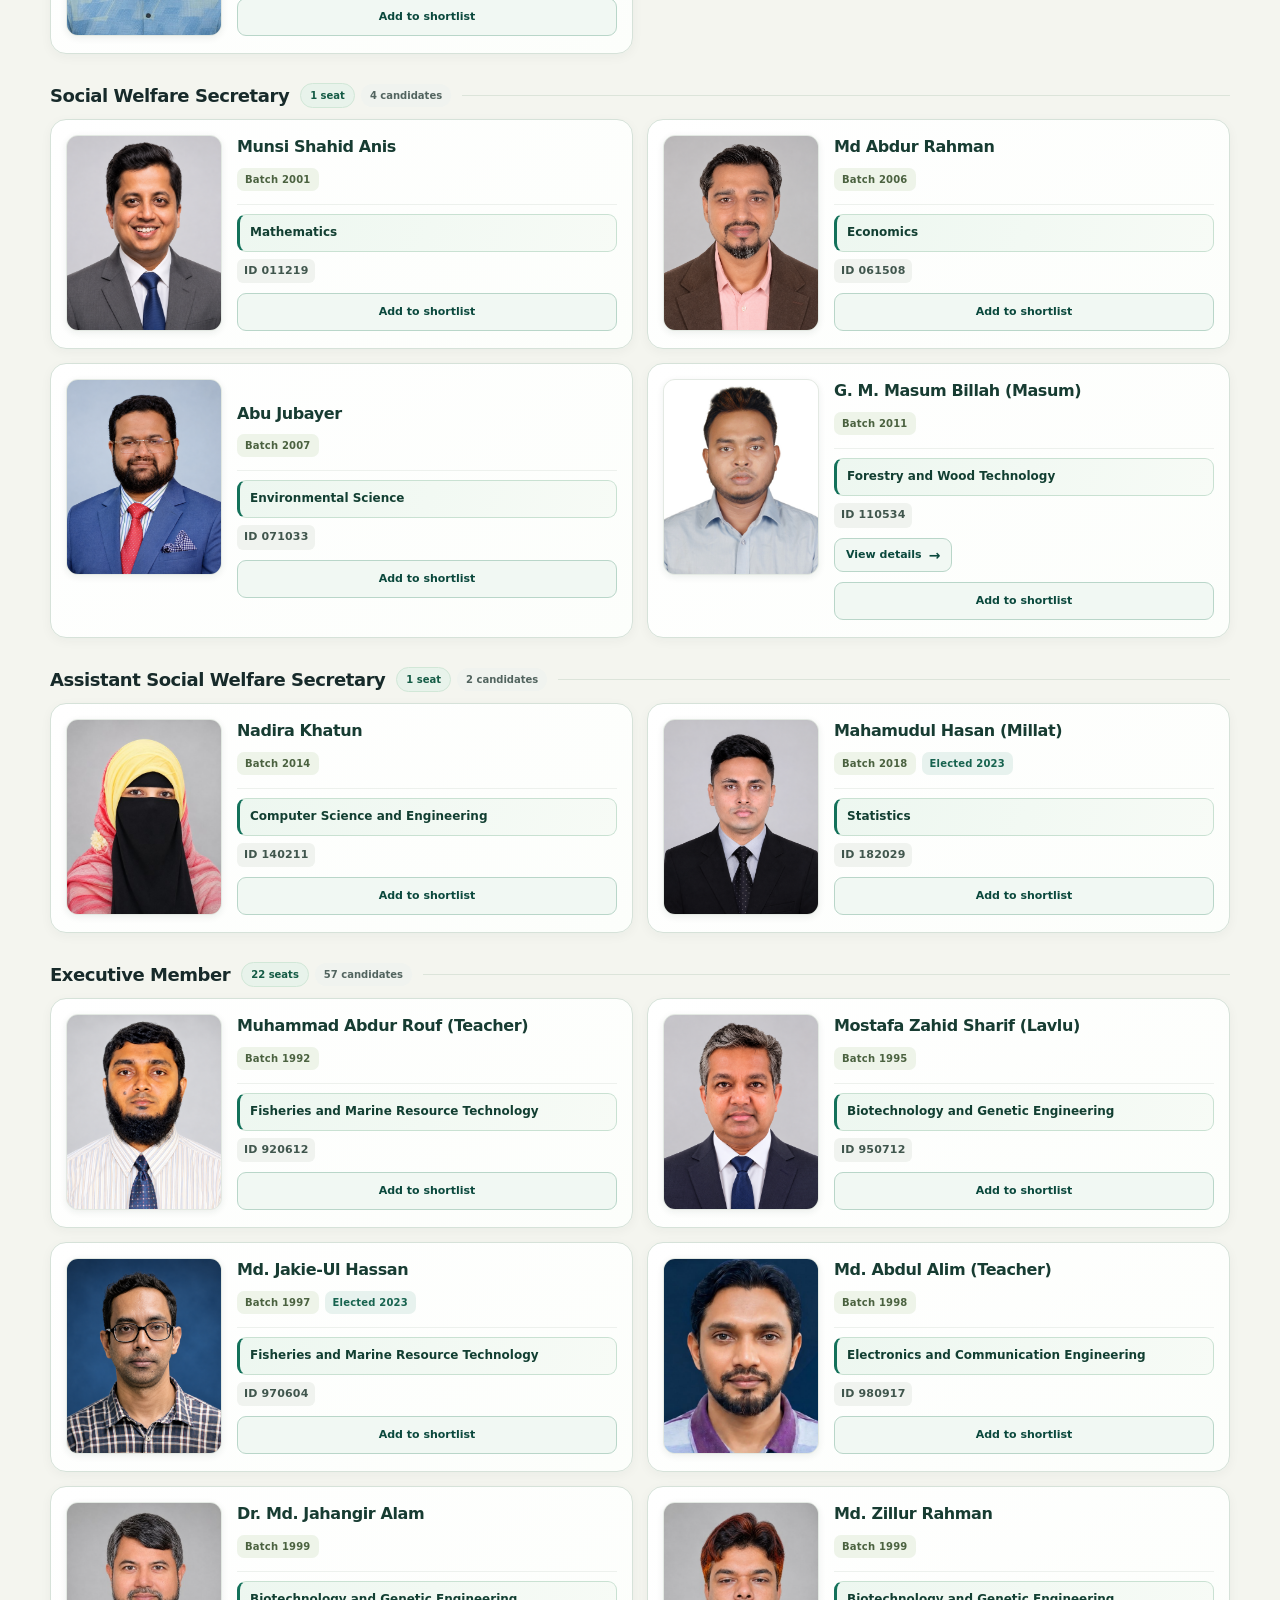
==== commit 30e15027: "Add countdown timers for campaign and election periods with updated styles" ====
--- a/index.html
+++ b/index.html
@@ -96,6 +96,9 @@
     .export-button:disabled{opacity:.48;cursor:not-allowed}
     .top-nav{display:flex;align-items:center;gap:6px}.nav-link{padding:9px 12px;border-radius:9px;color:#596d66;font-size:12px;font-weight:700;text-decoration:none}.nav-link:hover,.nav-link:focus-visible{background:#edf4ed;color:var(--green-dark)}.nav-link[aria-current="page"]{background:#e8f2e9;color:var(--green-dark)}
     @media(prefers-reduced-motion:reduce){.candidate,.export-button,.control,.reset{transition:none}}
+    .ballot-print-options{margin-top:14px;padding-top:14px;border-top:1px solid var(--line)}.ballot-print-options h3{margin:0 0 9px;font-size:13px}.ballot-print-option-list{display:grid;grid-template-columns:repeat(2,minmax(0,1fr));gap:9px}.ballot-print-option{min-height:74px;display:flex;flex-direction:column;align-items:flex-start;justify-content:center;gap:3px;padding:11px 13px;border:1px solid #cbd9cf;border-radius:11px;background:#fff;color:var(--green-dark);text-align:left;cursor:pointer}.ballot-print-option:hover:not(:disabled){border-color:#80ae91;background:#f5faf5}.ballot-print-option strong{font-size:12px}.ballot-print-option span{font-size:11px;font-weight:750}.ballot-print-option small{color:#64736e;font-size:10px}.ballot-print-option:disabled{opacity:.48;cursor:not-allowed}.ballot-print-heading-shortlist{display:none}
+    @media(max-width:600px){.ballot-print-option-list{grid-template-columns:1fr}.ballot-print-option{min-height:66px}}
+    @media print{body.printing-ballot .ballot-print-heading-shortlist{display:none!important}body.printing-shortlist>*:not(#ballot-dialog){display:none!important}body.printing-shortlist #ballot-dialog{position:static;display:block!important;width:100%;max-width:none;max-height:none;overflow:visible;inset:auto!important;margin:0!important;padding:0;border:0;border-radius:0;box-shadow:none;background:#fff}body.printing-shortlist #ballot-dialog::backdrop{display:none}body.printing-shortlist .ballot-dialog-inner{padding:0}body.printing-shortlist .ballot-dialog-head,body.printing-shortlist .ballot-seat-note,body.printing-shortlist .ballot-actions,body.printing-shortlist .ballot-print-options,body.printing-shortlist .ballot-close,body.printing-shortlist .ballot-remove,body.printing-shortlist .ballot-choose,body.printing-shortlist .ballot-limit-help,body.printing-shortlist .ballot-status{display:none!important}body.printing-shortlist .ballot-print-heading-ballot{display:none!important}body.printing-shortlist .ballot-print-heading-shortlist{display:block!important;margin:0 0 3mm;font-size:18pt}body.printing-shortlist .ballot-seat-note{display:block!important;margin:0 0 6mm;padding:3mm;border:1px solid #999;background:#fff;color:#222;font-size:9pt}body.printing-shortlist .ballot-sections{display:block!important;max-height:none!important;overflow:visible!important;padding:0!important}body.printing-shortlist .ballot-position{margin:0 0 5mm;padding:3mm;border:1px solid #aaa;border-radius:2mm;break-inside:auto;page-break-inside:auto;background:#fff}body.printing-shortlist .ballot-position-head{break-after:avoid-page;page-break-after:avoid}body.printing-shortlist .ballot-candidate{grid-template-columns:18mm minmax(0,1fr);gap:3mm;padding:3mm 0;break-inside:avoid-page;page-break-inside:avoid}body.printing-shortlist .ballot-photo{width:18mm;height:23mm;object-fit:cover;print-color-adjust:exact;-webkit-print-color-adjust:exact}body.printing-shortlist .ballot-meta{color:#333}body.printing-shortlist .ballot-manifesto:not([open]){display:none}body.printing-shortlist .ballot-manifesto[open] ul{color:#222;font-size:9pt;line-height:1.45}}
 
     /* Candidate cards: give the academic discipline a clear, high-contrast hierarchy. */
     .cards{grid-template-columns:repeat(2,minmax(0,1fr));gap:14px}
@@ -128,7 +131,20 @@
 
   <style>
     .topbar{gap:8px}.top-nav{max-width:65%;min-width:0;overflow-x:auto;scrollbar-width:none}.top-nav::-webkit-scrollbar{display:none}.nav-link{flex:none;white-space:nowrap}
-  </style>
+
+    .countdown-panel{display:grid;grid-template-columns:repeat(2,minmax(0,1fr));align-items:stretch;gap:12px;padding:14px;border:1px solid rgba(255,255,255,.2)}
+    .countdown-stage{min-width:0;padding:15px;border:1px solid rgba(255,255,255,.2);border-radius:14px;background:rgba(255,255,255,.08)}
+    .countdown-stage .countdown-copy{min-width:0}
+    .countdown-stage .countdown-title{font-size:18px}
+    .countdown-stage .countdown-date{min-height:2.8em;line-height:1.45}
+    .countdown-stage .countdown-timer{width:100%;grid-template-columns:repeat(4,minmax(0,1fr));gap:6px}
+    .countdown-stage .countdown-unit{min-width:0;padding:9px 4px}
+    .countdown-stage .countdown-value{font-size:clamp(20px,2.4vw,28px)}
+    .countdown-stage .countdown-label{font-size:8px;letter-spacing:.08em}
+    .countdown-stage .countdown-live{margin-top:9px;font-size:13px;line-height:1.4}
+    @media(max-width:720px){.countdown-panel{grid-template-columns:1fr;gap:10px}.countdown-stage{padding:13px}}
+    @media(max-width:600px){.countdown-stage .countdown-title{font-size:17px}.countdown-stage .countdown-unit{padding:9px 3px}.countdown-stage .countdown-value{font-size:clamp(20px,7vw,27px)}}
+</style>
   <link rel="stylesheet" href="site.css">
 </head>
 <body>
@@ -2701,19 +2717,34 @@
       <div><div class="eyebrow">Official candidate directory</div><h1 id="page-title">Meet your<br>candidates.</h1><p class="hero-copy">Browse candidates by position, batch, or discipline. Search by name or student ID to find someone quickly.</p></div>
       <div class="year-mark" aria-hidden="true">26</div>
     </section>
-    <section class="countdown-panel" aria-labelledby="countdown-heading">
-      <div class="countdown-copy">
-        <div class="eyebrow">Election day</div>
-        <h2 class="countdown-title" id="countdown-heading">Election starts in</h2>
-        <p class="countdown-date"><time datetime="2026-11-20T00:00:00+06:00">November 20, 2026 · 12:00 AM Bangladesh time (UTC+6)</time></p>
-      </div>
-      <div class="countdown-timer" id="countdown-timer" role="timer" aria-label="Time remaining until the election starts">
-        <div class="countdown-unit"><strong class="countdown-value" id="countdown-days">—</strong><span class="countdown-label">Days</span></div>
-        <div class="countdown-unit"><strong class="countdown-value" id="countdown-hours">—</strong><span class="countdown-label">Hours</span></div>
-        <div class="countdown-unit"><strong class="countdown-value" id="countdown-minutes">—</strong><span class="countdown-label">Minutes</span></div>
-        <div class="countdown-unit"><strong class="countdown-value" id="countdown-seconds">—</strong><span class="countdown-label">Seconds</span></div>
-      </div>
-      <p class="countdown-live" id="countdown-live" role="status" hidden>Election has started</p>
+    <section class="countdown-panel" aria-label="Campaign and election timeline">
+      <article class="countdown-stage" aria-labelledby="campaign-heading">
+        <div class="countdown-copy">
+          <div class="eyebrow">Campaign period</div>
+          <h2 class="countdown-title" id="campaign-heading" aria-live="polite">Campaign ends in</h2>
+          <p class="countdown-date"><time datetime="2026-11-19T00:00:00+06:00">November 18, 2026 · 11:59 PM Bangladesh time (UTC+6)</time></p>
+        </div>
+        <div class="countdown-timer" id="campaign-timer" role="timer" aria-label="Time remaining until the campaign period ends">
+          <div class="countdown-unit"><strong class="countdown-value" id="campaign-days">—</strong><span class="countdown-label">Days</span></div>
+          <div class="countdown-unit"><strong class="countdown-value" id="campaign-hours">—</strong><span class="countdown-label">Hours</span></div>
+          <div class="countdown-unit"><strong class="countdown-value" id="campaign-minutes">—</strong><span class="countdown-label">Minutes</span></div>
+          <div class="countdown-unit"><strong class="countdown-value" id="campaign-seconds">—</strong><span class="countdown-label">Seconds</span></div>
+        </div>
+      </article>
+      <article class="countdown-stage" aria-labelledby="countdown-heading">
+        <div class="countdown-copy">
+          <div class="eyebrow">Election period</div>
+          <h2 class="countdown-title" id="countdown-heading" aria-live="polite">Election starts in</h2>
+          <p class="countdown-date"><time id="countdown-date-time" datetime="2026-11-20T00:00:00+06:00">November 20, 2026 · 12:00 AM Bangladesh time (UTC+6)</time></p>
+        </div>
+        <div class="countdown-timer" id="countdown-timer" role="timer" aria-label="Time remaining until the election starts">
+          <div class="countdown-unit"><strong class="countdown-value" id="countdown-days">—</strong><span class="countdown-label">Days</span></div>
+          <div class="countdown-unit"><strong class="countdown-value" id="countdown-hours">—</strong><span class="countdown-label">Hours</span></div>
+          <div class="countdown-unit"><strong class="countdown-value" id="countdown-minutes">—</strong><span class="countdown-label">Minutes</span></div>
+          <div class="countdown-unit"><strong class="countdown-value" id="countdown-seconds">—</strong><span class="countdown-label">Seconds</span></div>
+        </div>
+        <p class="countdown-live" id="countdown-live" role="status" hidden></p>
+      </article>
     </section>
     <section class="summary" aria-label="Directory summary">
       <div class="stat"><span class="stat-label">Listed candidates</span><strong class="stat-value" id="candidate-total">—</strong></div>
@@ -2745,12 +2776,14 @@
   </aside>
   <dialog class="ballot-dialog" id="ballot-dialog" aria-labelledby="ballot-title">
     <div class="ballot-dialog-inner">
-      <h2 class="ballot-print-heading">My KUAA election ballot draft</h2>
+      <h2 class="ballot-print-heading ballot-print-heading-ballot">My KUAA personal ballot draft</h2>
+      <h2 class="ballot-print-heading ballot-print-heading-shortlist">My KUAA candidate shortlist</h2>
       <header class="ballot-dialog-head"><div><h2 id="ballot-title">Review your shortlist and ballot draft</h2><p>Add candidates from the directory, then select choices up to each position’s seat limit.</p></div><button class="ballot-close" id="ballot-close" type="button" aria-label="Close ballot review">×</button></header>
-      <p class="ballot-seat-note" id="ballot-seat-note">Shortlist candidates to compare them, then select up to each position’s available seats. This personal draft is a planning aid only, not an official ballot or vote.</p>
+      <p class="ballot-seat-note" id="ballot-seat-note">Use this page to organize candidates. Selecting or printing here does not submit a vote; this is not an official ballot.</p>
       <div class="ballot-sections" id="ballot-sections"></div>
       <p class="ballot-status" id="ballot-status" role="status" aria-live="polite"></p>
-      <footer class="ballot-actions"><button class="ballot-action" id="ballot-clear" type="button">Clear all</button><div class="ballot-actions-side"><button class="ballot-action" id="ballot-close-bottom" type="button">Close</button><button class="ballot-action ballot-action-primary" id="ballot-print" type="button">Print selected choices</button></div></footer>
+      <section class="ballot-print-options" aria-labelledby="ballot-print-options-title"><h3 id="ballot-print-options-title">What would you like to print?</h3><div class="ballot-print-option-list"><button class="ballot-print-option" id="ballot-print" type="button"><strong>Print ballot draft</strong><span id="ballot-print-count">0 selected</span><small>Only candidates selected for your ballot</small></button><button class="ballot-print-option" id="shortlist-print" type="button"><strong>Print shortlist</strong><span id="shortlist-print-count">0 saved</span><small>All candidates saved to your shortlist</small></button></div></section>
+      <footer class="ballot-actions"><button class="ballot-action" id="ballot-clear" type="button">Clear all</button><div class="ballot-actions-side"><button class="ballot-action" id="ballot-close-bottom" type="button">Close</button></div></footer>
     </div>
   </dialog>
   <footer class="shell foot"><strong>KUAA Executive Committee Election 2026</strong><span>Source list dated November 12, 2026 · Batch years inferred from student IDs.</span><span>Developed by <a href="https://sadmansobhan.com" target="_blank" rel="noopener noreferrer">Sadman Sobhan (Imran)</a> · CSE, 11 Batch</span></footer>
@@ -2887,6 +2920,9 @@
       for (const person of selected) perPositionSelections.set(person.position, (perPositionSelections.get(person.position) || 0) + 1);
       const printButton = document.querySelector("#ballot-print");
       printButton.disabled = selected.length === 0;
+      document.querySelector("#shortlist-print").disabled = shortlisted.length === 0;
+      document.querySelector("#ballot-print-count").textContent = `${selected.length} selected`;
+      document.querySelector("#shortlist-print-count").textContent = `${shortlisted.length} saved`;
       document.querySelector("#ballot-toolbar-count").textContent = shortlisted.length;
       document.querySelector("#ballot-tray-count").textContent = shortlisted.length;
       document.querySelector("#ballot-tray-note").textContent = `${shortlisted.length} shortlisted · ${selected.length} of ${totalBallotSeats} seats selected`;
@@ -3104,14 +3140,19 @@
     document.querySelector("#ballot-clear").addEventListener("click", () => {
       shortlistIds = []; ballotIds = []; persistBallot(); ballotStatus.textContent = "Your shortlist and ballot choices were cleared."; render();
     });
-    document.querySelector("#ballot-print").addEventListener("click", () => {
-      if (!ballotIds.length) { ballotStatus.textContent = "Select at least one candidate for the ballot before printing."; return; }
-      document.body.classList.add("printing-ballot");
-      window.addEventListener("afterprint", () => document.body.classList.remove("printing-ballot"), {once:true});
-      const images = [...ballotSections.querySelectorAll(".selected-for-ballot img")];
+    function printSavedCandidates(mode) {
+      const selectedMode = mode === "ballot";
+      const ids = selectedMode ? ballotIds : shortlistIds;
+      if (!ids.length) return;
+      const printClass = selectedMode ? "printing-ballot" : "printing-shortlist";
+      document.body.classList.add(printClass);
+      window.addEventListener("afterprint", () => document.body.classList.remove(printClass), {once:true});
+      const images = [...ballotSections.querySelectorAll(".ballot-candidate img")].filter((image) => !selectedMode || image.closest(".ballot-candidate")?.classList.contains("selected-for-ballot"));
       for (const image of images) image.loading = "eager";
       Promise.allSettled(images.map((image) => image.decode())).then(() => window.print());
-    });
+    }
+    document.querySelector("#ballot-print").addEventListener("click", () => printSavedCandidates("ballot"));
+    document.querySelector("#shortlist-print").addEventListener("click", () => printSavedCandidates("shortlist"));
     ballotDialog.addEventListener("click", (event) => { if (event.target === ballotDialog) ballotDialog.close(); });
 
     async function loadCandidates() {
@@ -3141,28 +3182,71 @@
     loadCandidates();
   </script>
   <script>
+    // Campaign closes at the end of Nov 18, Bangladesh time. Election opens Nov 20 at 12:00 AM and runs for exactly 24 hours.
+    const campaignEndTime = new Date("2026-11-19T00:00:00+06:00").getTime();
     const electionStartTime = new Date("2026-11-20T00:00:00+06:00").getTime();
+    const electionEndTime = electionStartTime + 24 * 60 * 60 * 1000;
+    const campaignTimer = document.querySelector("#campaign-timer");
+    const campaignHeading = document.querySelector("#campaign-heading");
+    const campaignFields = {
+      days: document.querySelector("#campaign-days"),
+      hours: document.querySelector("#campaign-hours"),
+      minutes: document.querySelector("#campaign-minutes"),
+      seconds: document.querySelector("#campaign-seconds"),
+    };
     const countdownTimer = document.querySelector("#countdown-timer");
     const countdownLive = document.querySelector("#countdown-live");
+    const countdownHeading = document.querySelector("#countdown-heading");
+    const countdownDate = document.querySelector("#countdown-date-time");
     const countdownFields = {
       days: document.querySelector("#countdown-days"),
       hours: document.querySelector("#countdown-hours"),
       minutes: document.querySelector("#countdown-minutes"),
       seconds: document.querySelector("#countdown-seconds"),
     };
+    function updateClock(fields, target) {
+      const totalSeconds = Math.max(0, Math.floor((target - Date.now()) / 1000));
+      fields.days.textContent = String(Math.floor(totalSeconds / 86400)).padStart(2, "0");
+      fields.hours.textContent = String(Math.floor((totalSeconds % 86400) / 3600)).padStart(2, "0");
+      fields.minutes.textContent = String(Math.floor((totalSeconds % 3600) / 60)).padStart(2, "0");
+      fields.seconds.textContent = String(totalSeconds % 60).padStart(2, "0");
+    }
     function updateCountdown() {
-      const remaining = electionStartTime - Date.now();
-      if (remaining <= 0) {
+      const now = Date.now();
+      if (now < campaignEndTime) {
+        campaignHeading.textContent = "Campaign ends in";
+        campaignTimer.hidden = false;
+        updateClock(campaignFields, campaignEndTime);
+      } else {
+        campaignHeading.textContent = "Campaign period has ended";
+        campaignTimer.hidden = true;
+      }
+      if (now < electionStartTime) {
+        countdownHeading.textContent = "Election starts in";
+        countdownDate.dateTime = "2026-11-20T00:00:00+06:00";
+        countdownDate.textContent = "November 20, 2026 · 12:00 AM Bangladesh time (UTC+6)";
+        countdownLive.hidden = true;
+        countdownTimer.hidden = false;
+        countdownTimer.setAttribute("aria-label", "Time remaining until the election starts");
+        updateClock(countdownFields, electionStartTime);
+      } else if (now < electionEndTime) {
+        countdownHeading.textContent = "Election ends in";
+        countdownDate.dateTime = "2026-11-21T00:00:00+06:00";
+        countdownDate.textContent = "November 21, 2026 · 12:00 AM Bangladesh time (UTC+6)";
+        countdownLive.textContent = "The election period is underway.";
+        countdownLive.hidden = false;
+        countdownTimer.hidden = false;
+        countdownTimer.setAttribute("aria-label", "Time remaining until the election ends");
+        updateClock(countdownFields, electionEndTime);
+      } else {
+        countdownHeading.textContent = "Election has ended";
+        countdownDate.dateTime = "2026-11-21T00:00:00+06:00";
+        countdownDate.textContent = "Election ended November 21, 2026 · 12:00 AM Bangladesh time (UTC+6)";
+        countdownLive.textContent = "The election period has ended.";
+        countdownLive.hidden = false;
         countdownTimer.hidden = true;
-        countdownLive.hidden = false;
         window.clearInterval(countdownInterval);
-        return;
       }
-      const totalSeconds = Math.floor(remaining / 1000);
-      countdownFields.days.textContent = String(Math.floor(totalSeconds / 86400)).padStart(2, "0");
-      countdownFields.hours.textContent = String(Math.floor((totalSeconds % 86400) / 3600)).padStart(2, "0");
-      countdownFields.minutes.textContent = String(Math.floor((totalSeconds % 3600) / 60)).padStart(2, "0");
-      countdownFields.seconds.textContent = String(totalSeconds % 60).padStart(2, "0");
     }
     const countdownInterval = window.setInterval(updateCountdown, 1000);
     updateCountdown();
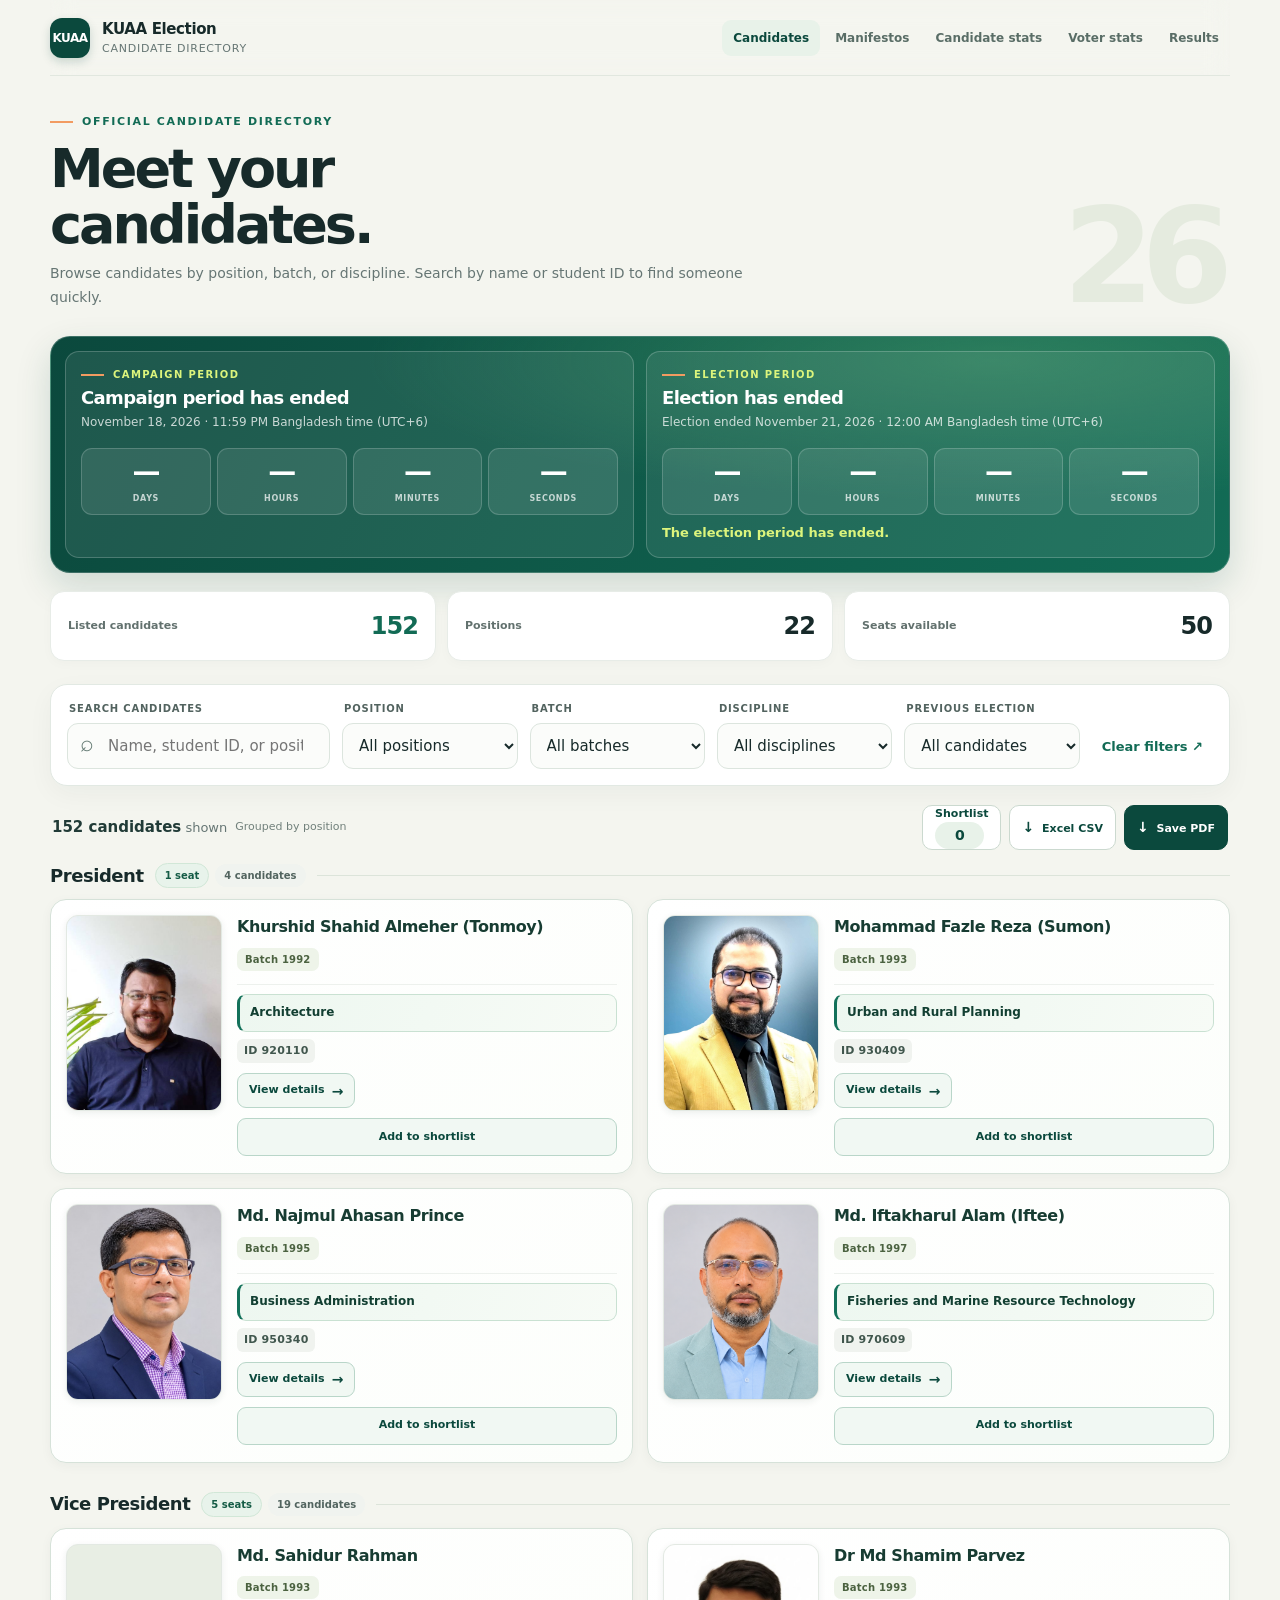
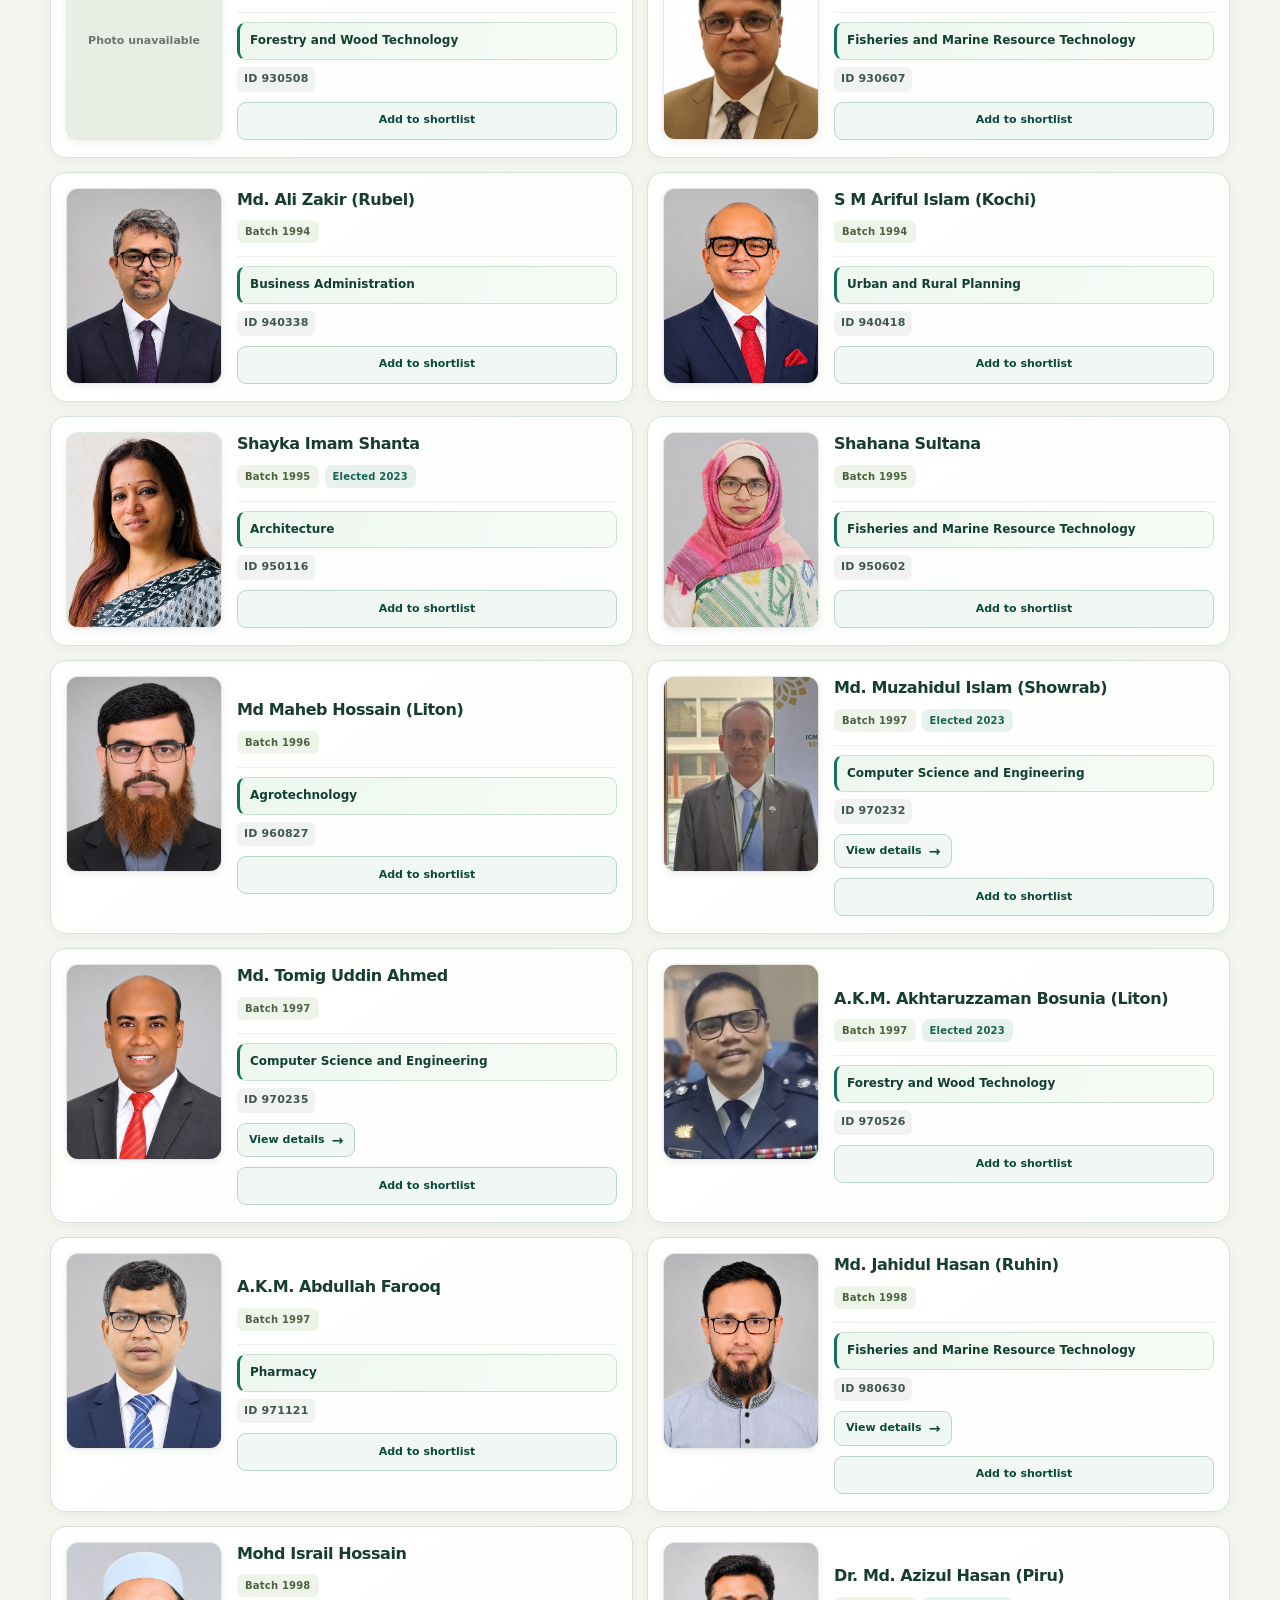
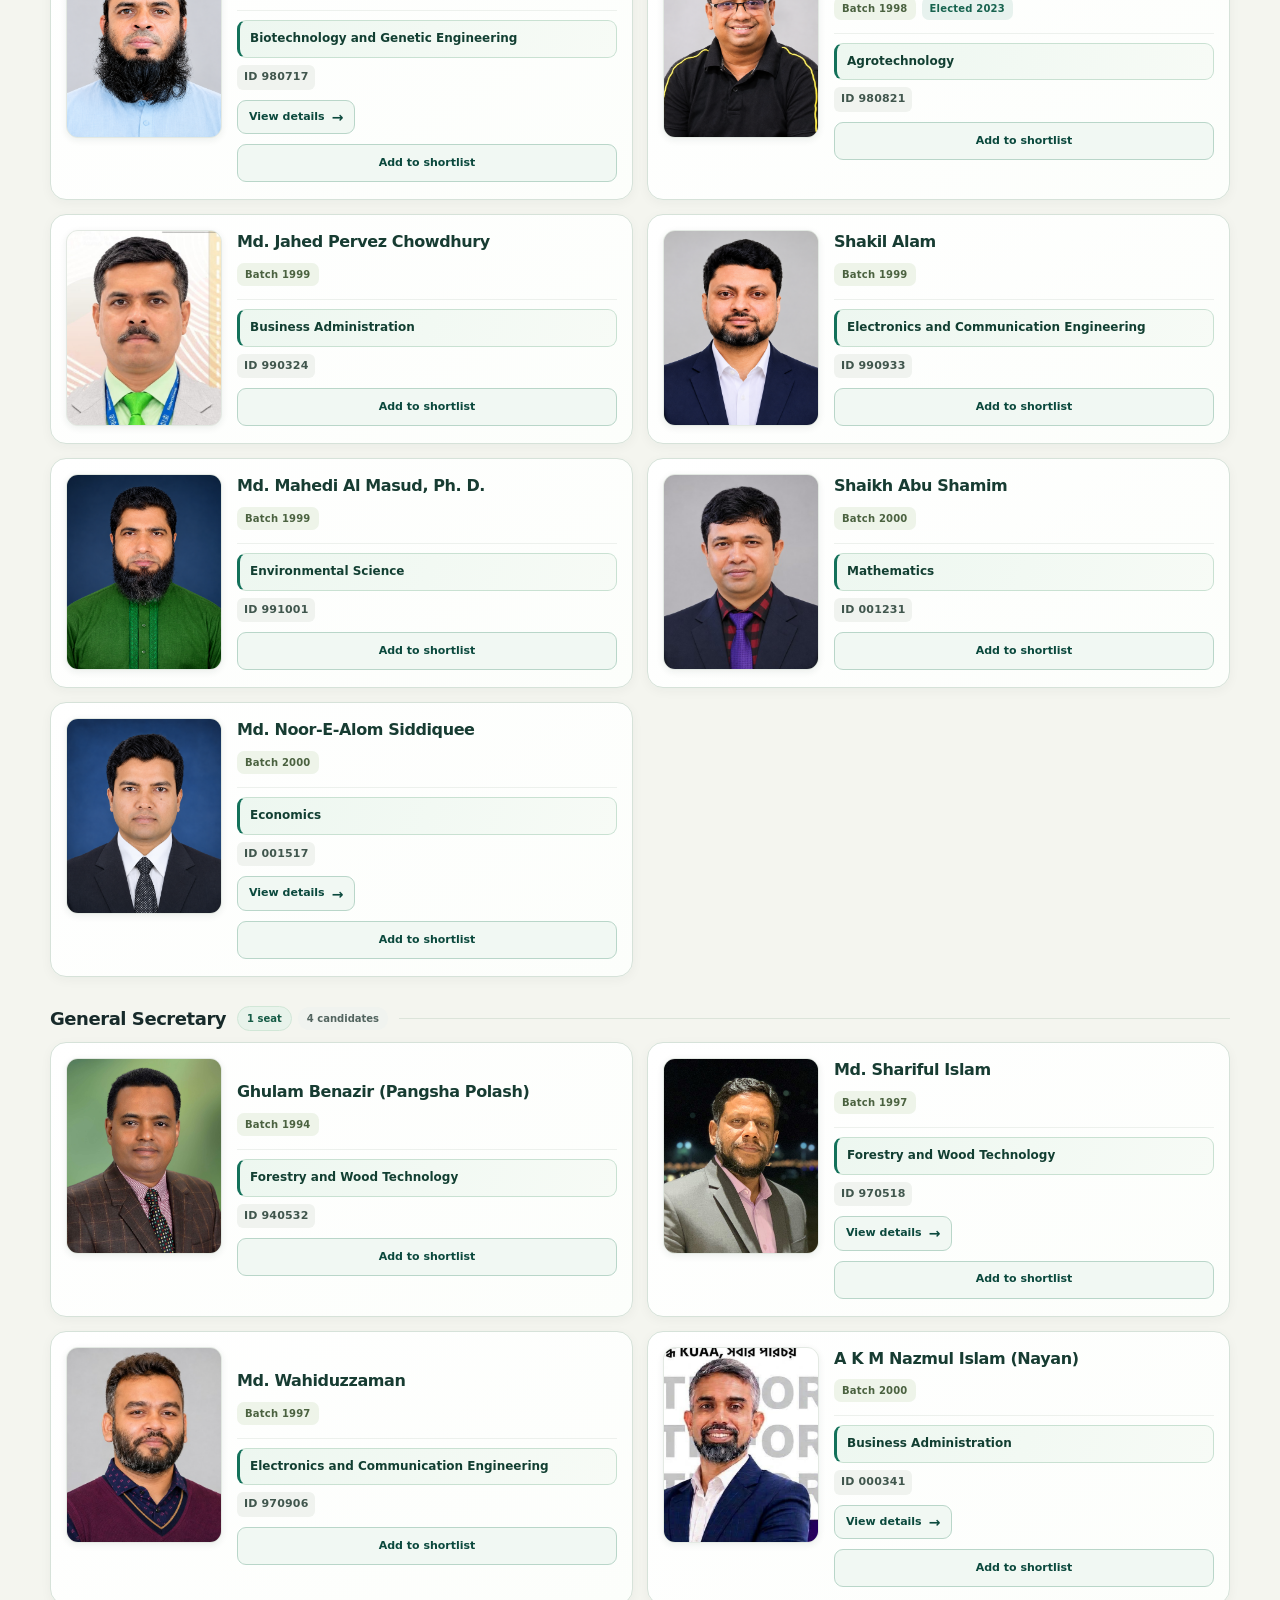
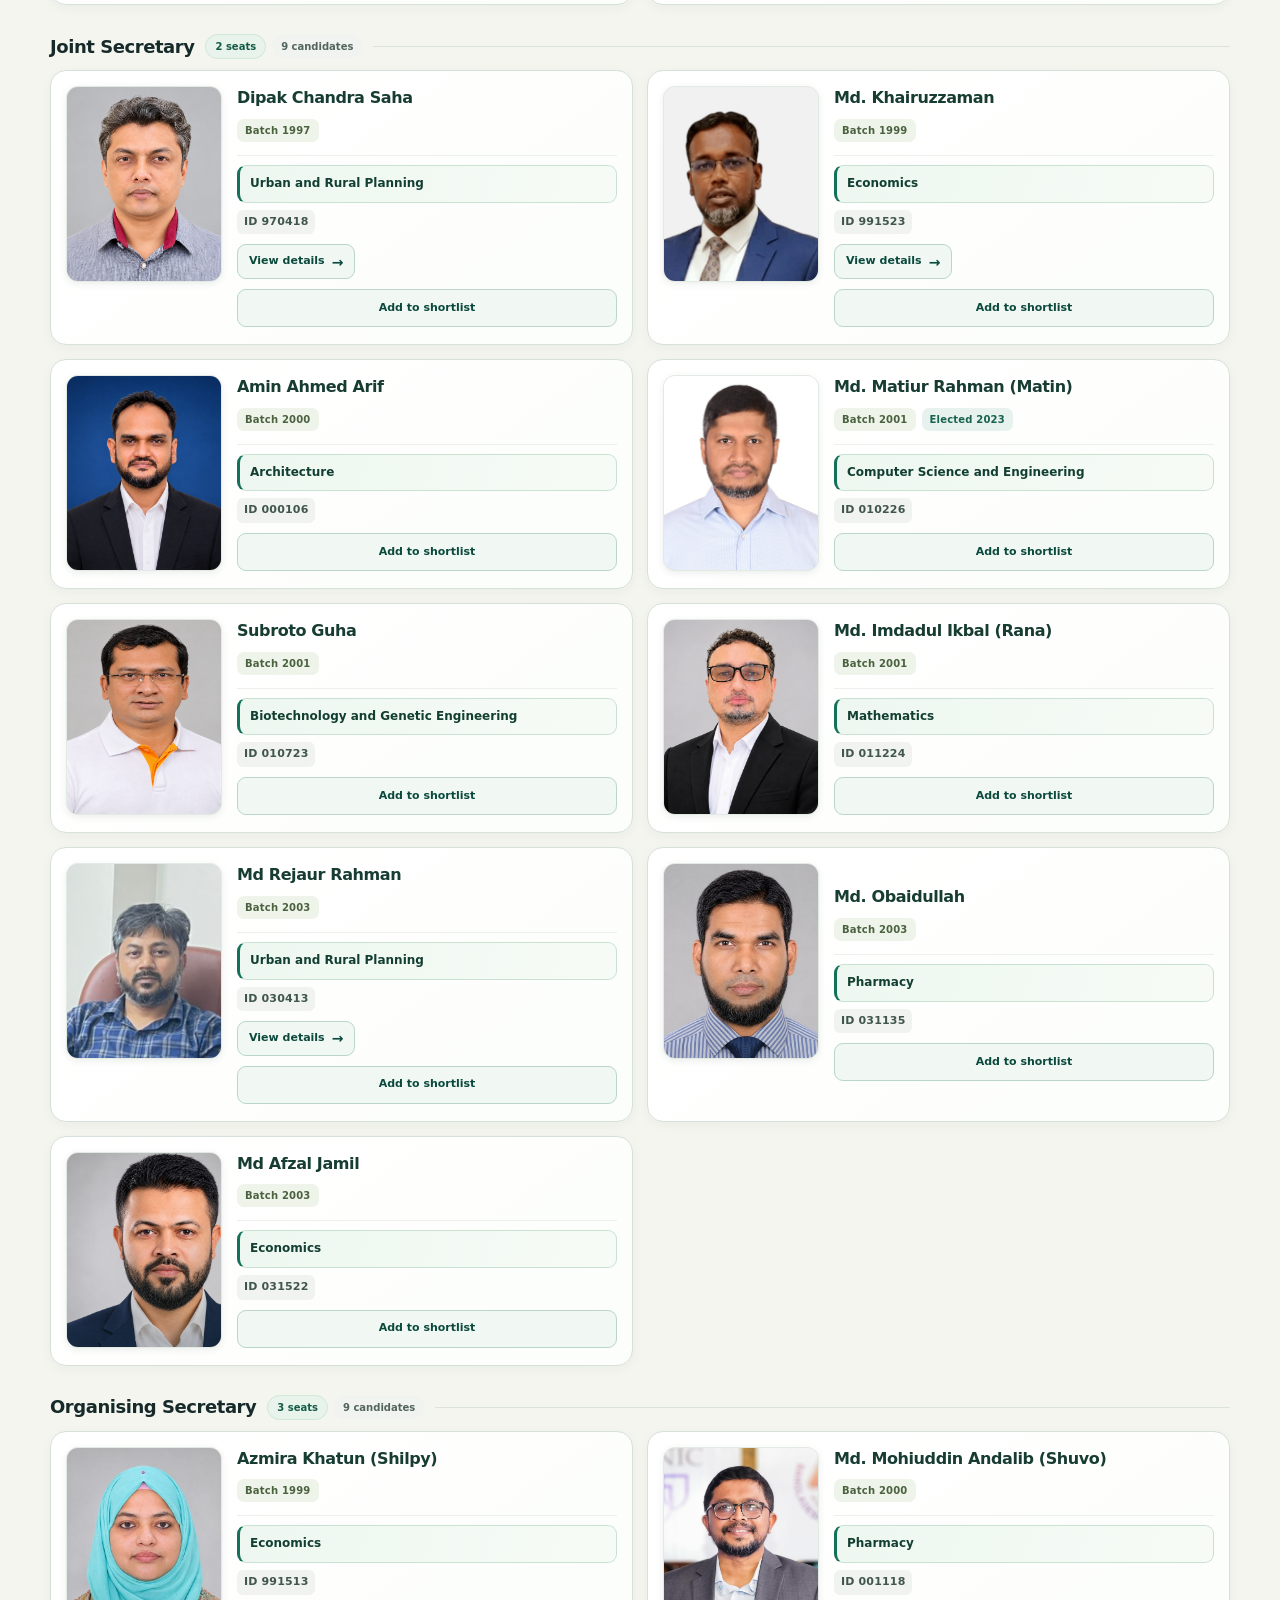
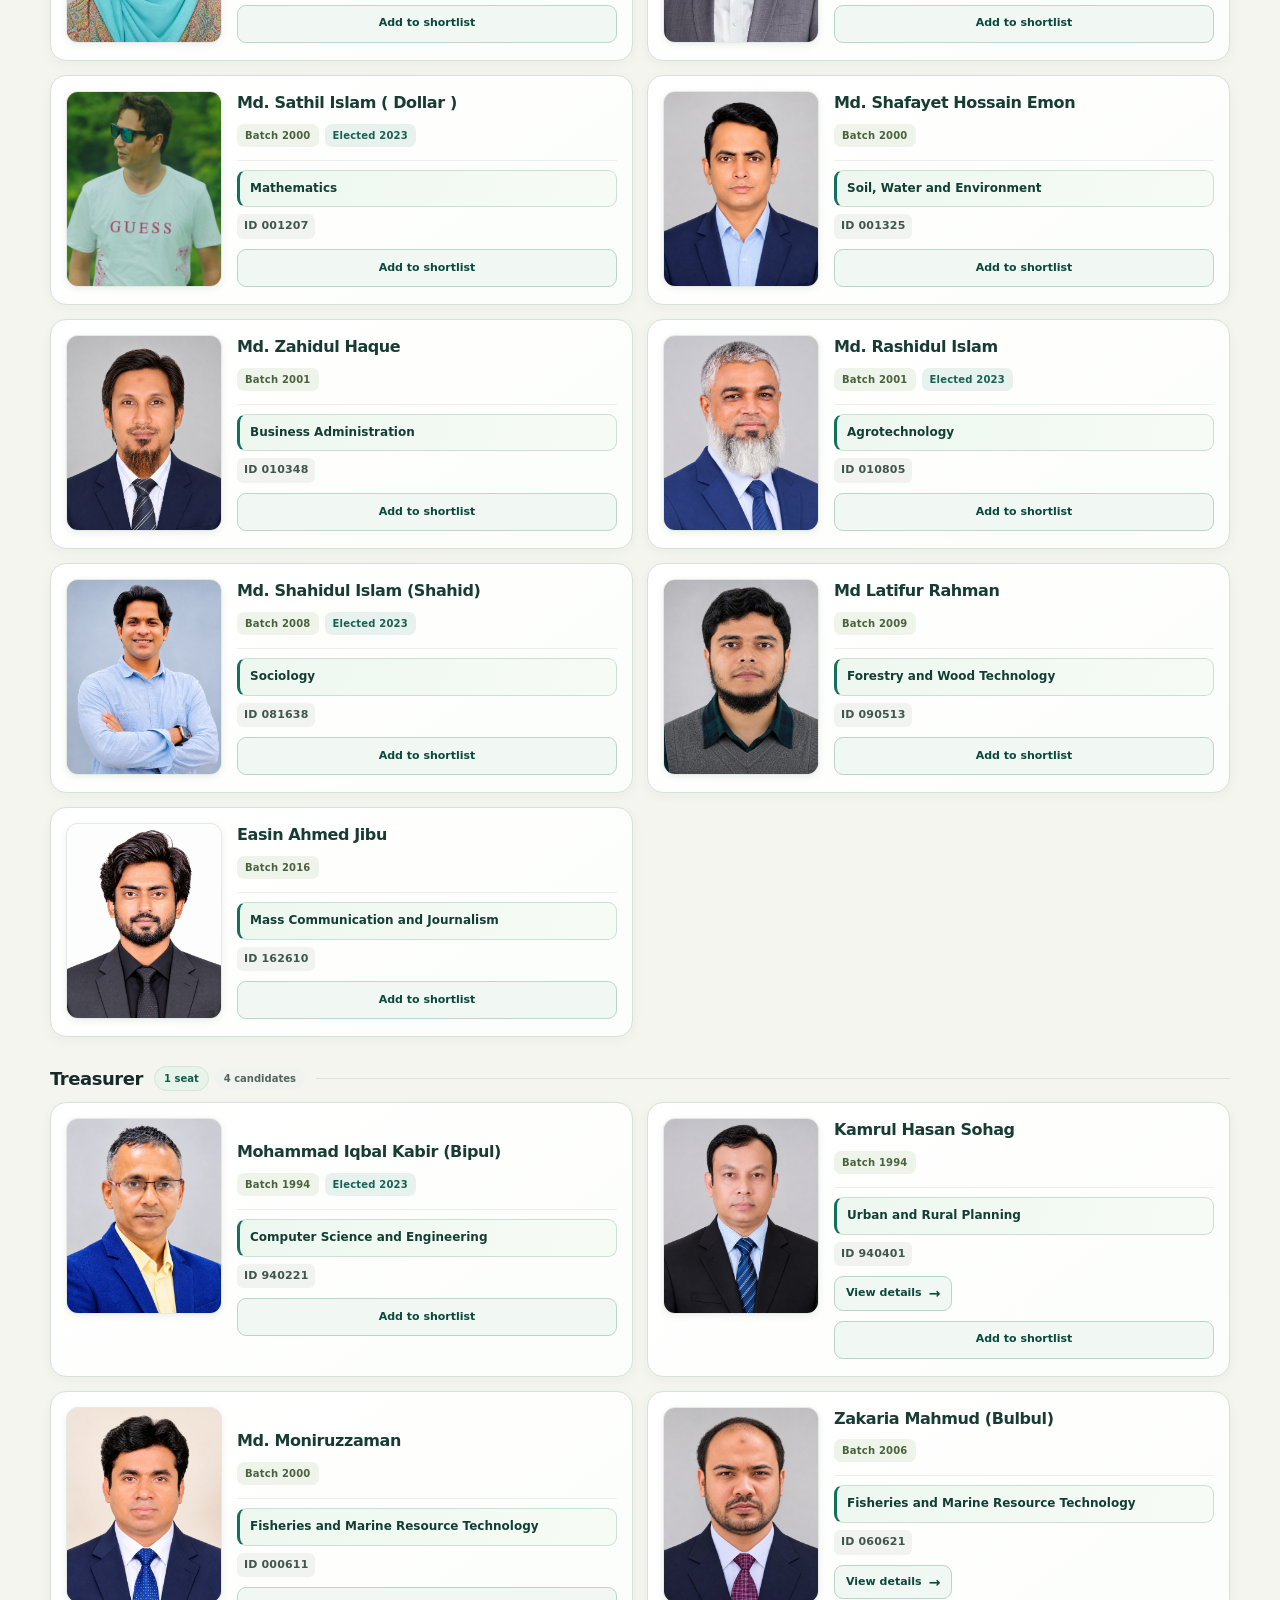
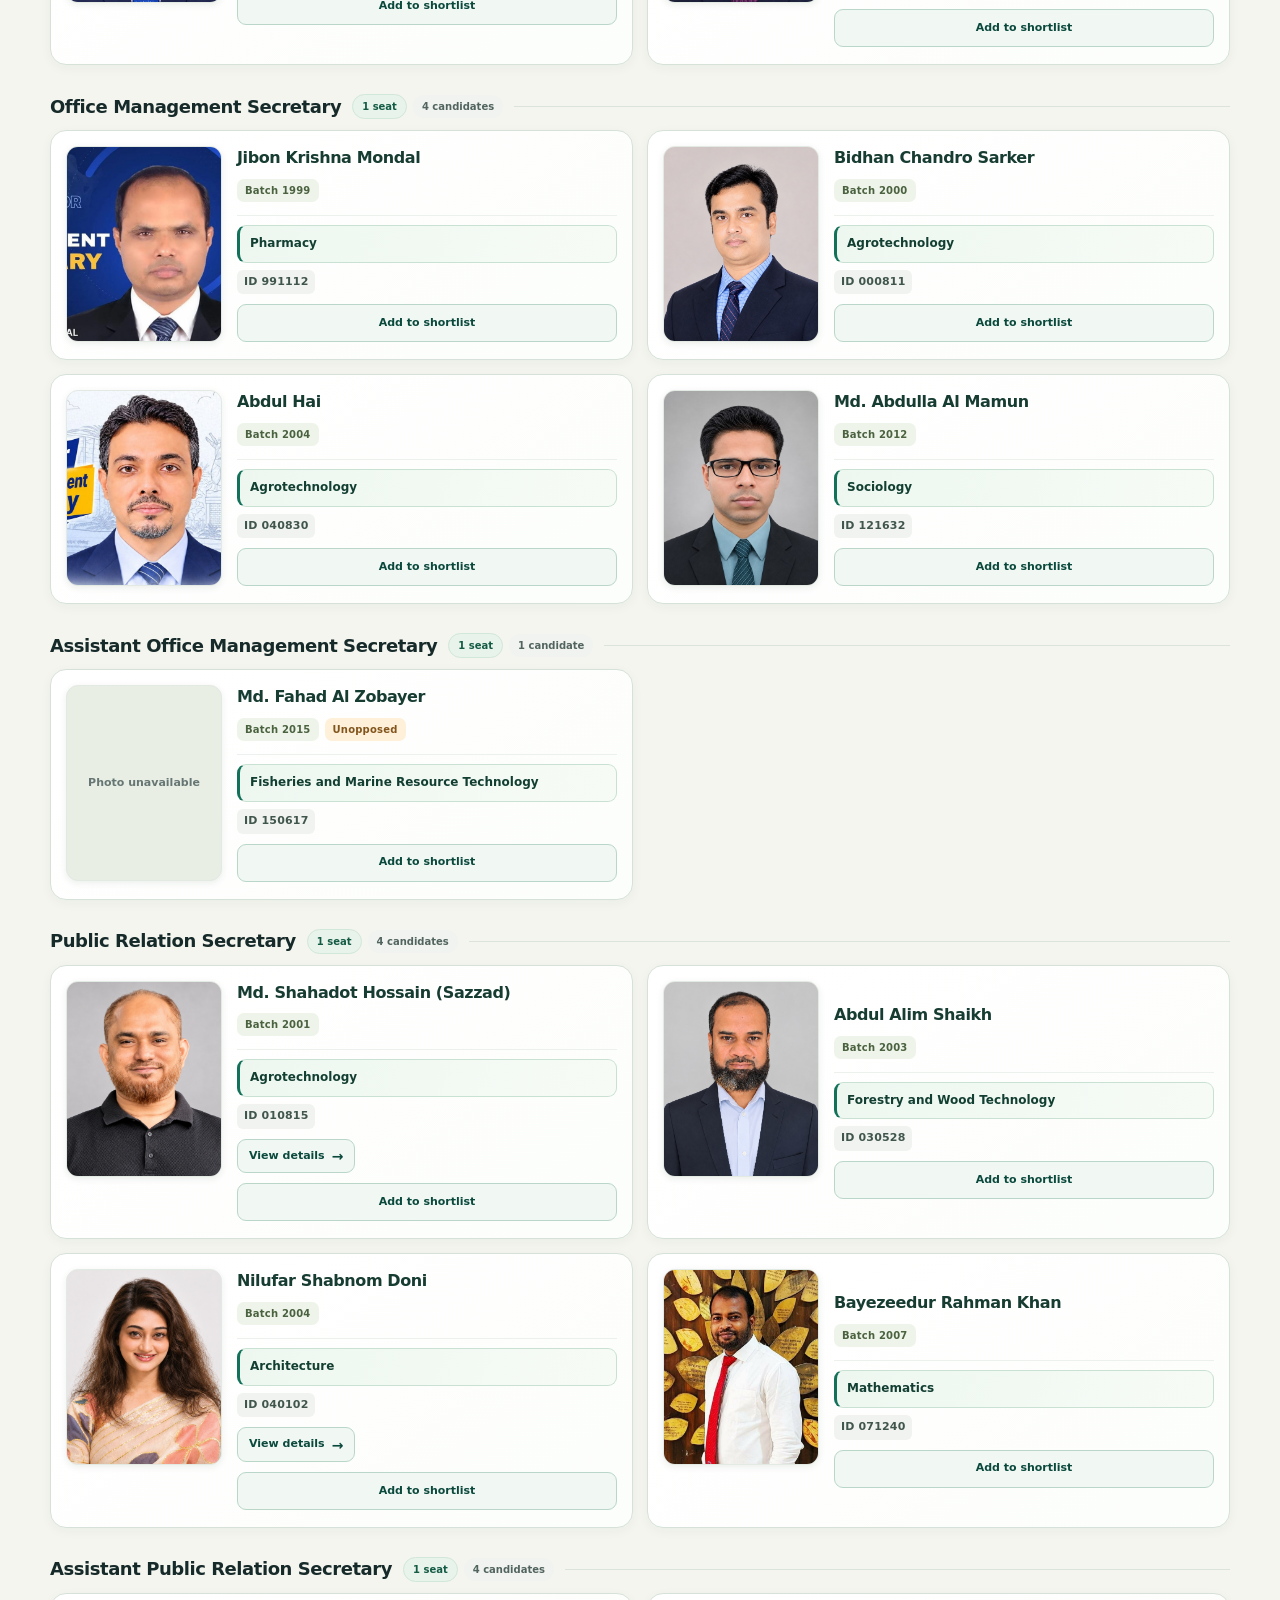
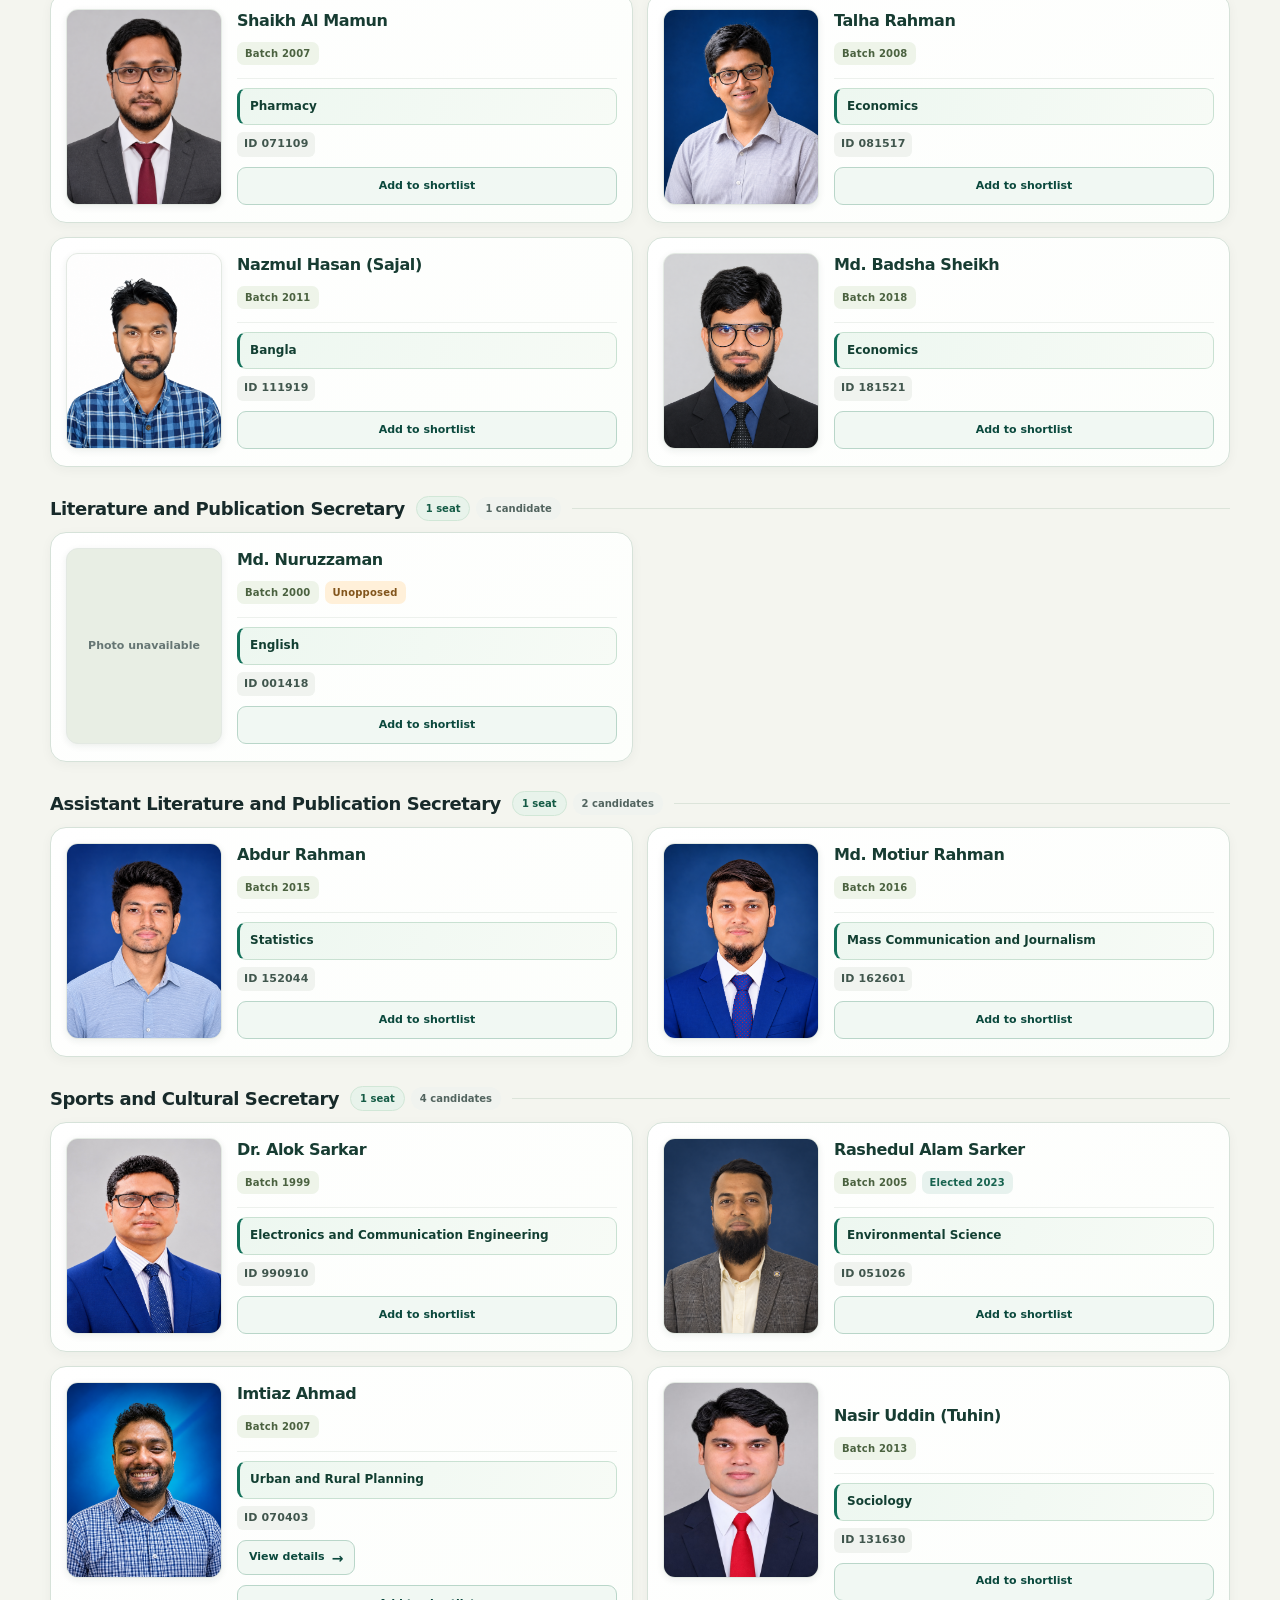
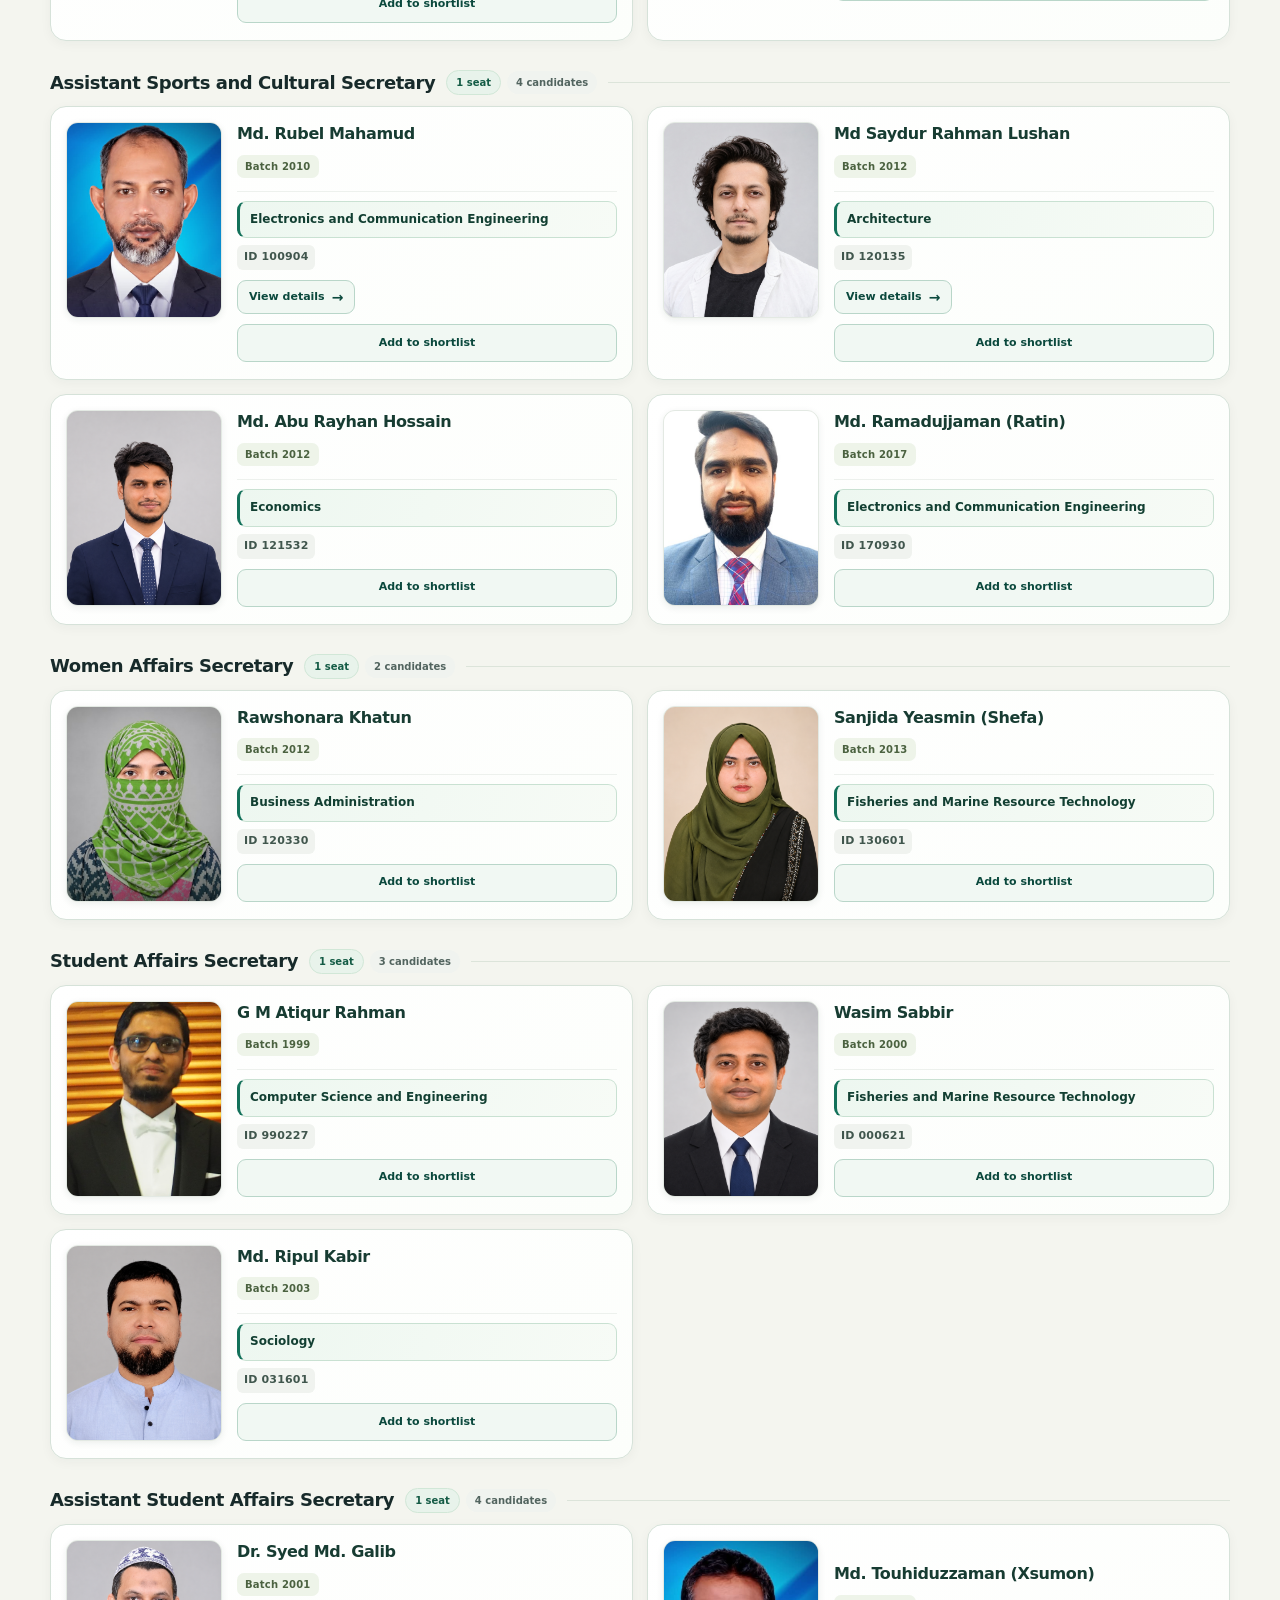
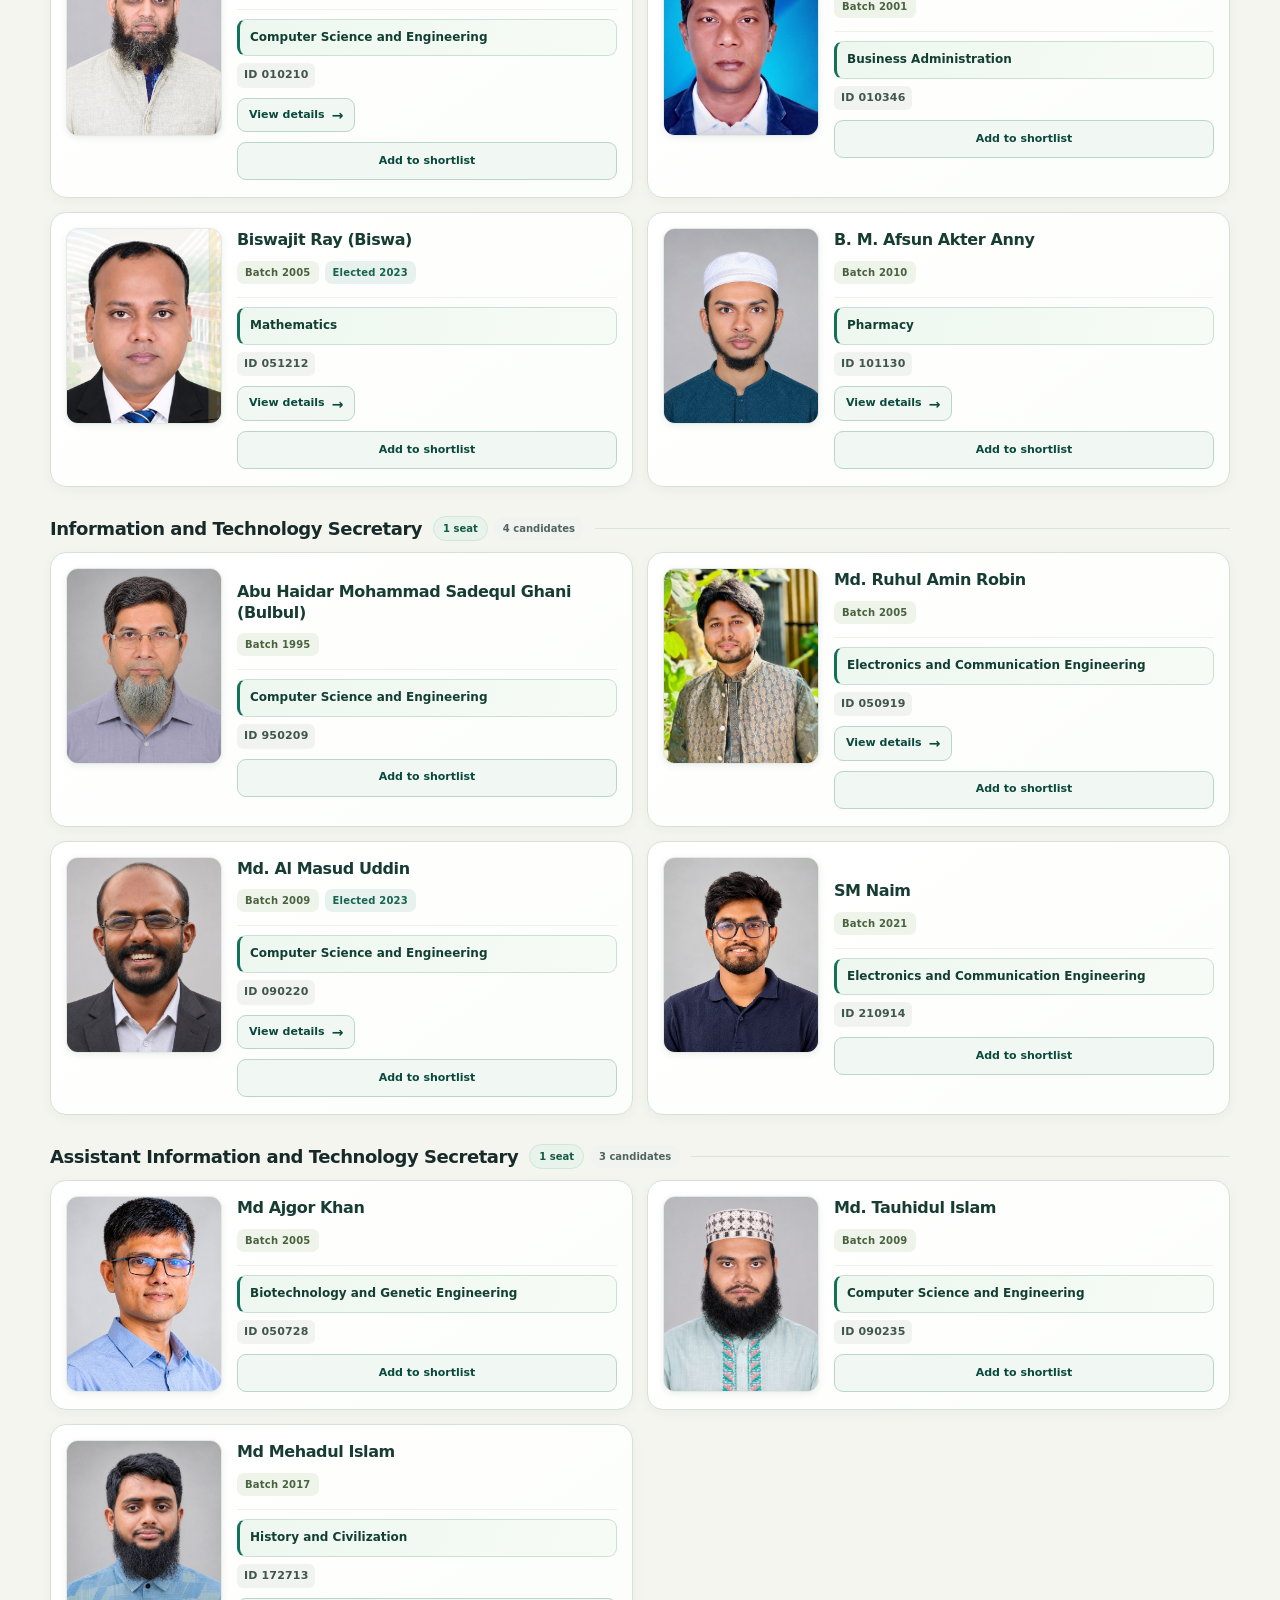
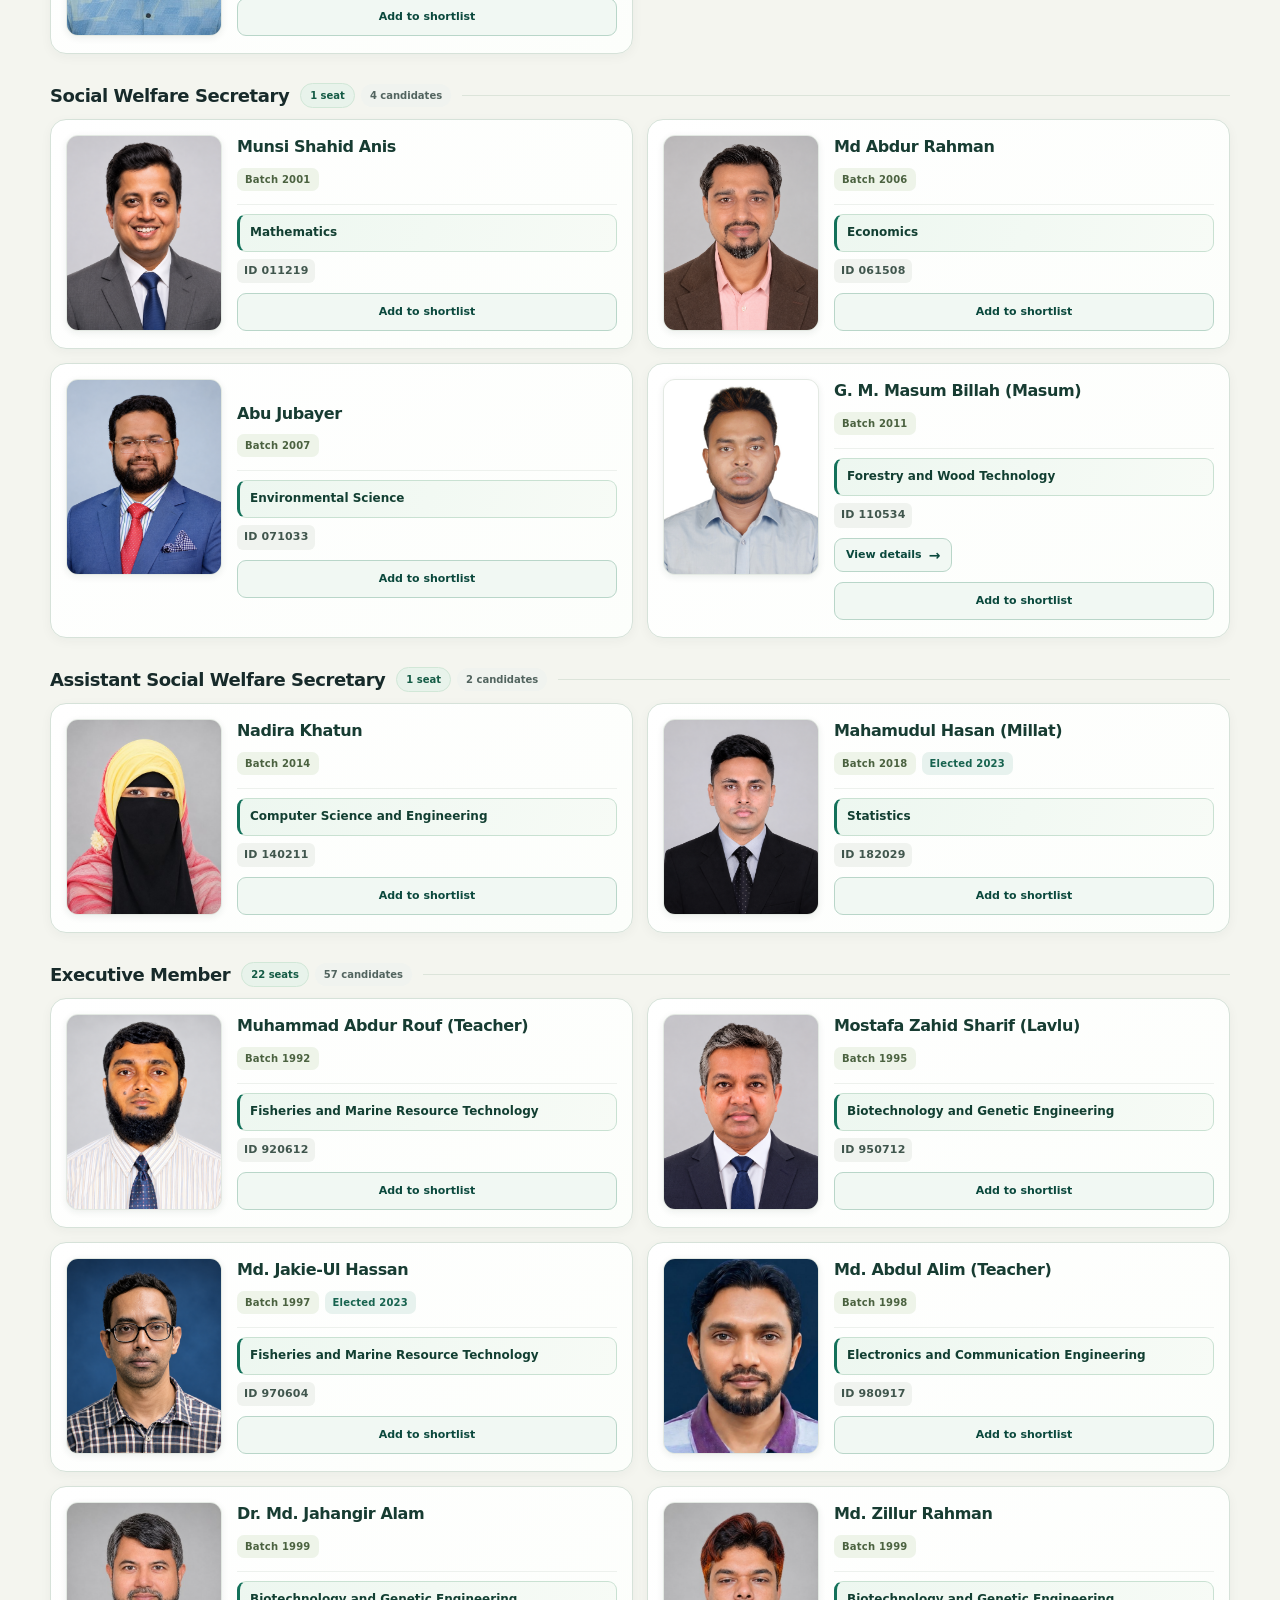
==== commit ece3c455: "Add results page link to navigation and upload voter statistics PDF" ====
--- a/index.html
+++ b/index.html
@@ -159,7 +159,7 @@
     "batch": 1992,
     "photo": "public/candidates/920110.jpg",
     "campaignSlogan": "পরিবর্তনের অঙ্গীকারে সমৃদ্ধির আহ্বানে",
-    "voteCount": 0,
+    "voteCount": 875,
     "manifesto": {
       "title": "নির্বাচনী ইশতেহার",
       "language": "bn",
@@ -202,7 +202,7 @@
     "batch": 1993,
     "photo": "public/candidates/930409.jpg",
     "campaignSlogan": "আমরা খুবিয়ান এক আত্মার বন্ধন",
-    "voteCount": 0,
+    "voteCount": 2271,
     "manifesto": {
       "title": "নির্বাচনী ইশতেহার ২০২৬ — আমাদের ৭টি অগ্রাধিকারমূলক অঙ্গীকার",
       "language": "bn",
@@ -279,7 +279,7 @@
     "batch": 1995,
     "campaignSlogan": "ঐক্যবদ্ধ খুবিয়ান",
     "photo": "public/candidates/950340.jpg",
-    "voteCount": 0,
+    "voteCount": 939,
     "manifesto": {
       "title": "নির্বাচনী ইশতেহার ২০২৬ — ঐক্যবদ্ধ খুবিয়ান, পরিবর্তনের প্রত্যয়",
       "language": "bn",
@@ -341,7 +341,7 @@
     "batch": 1997,
     "photo": "public/candidates/970609.png",
     "campaignSlogan": "অভিজ্ঞতার প্রজ্ঞা, তারুণ্যের প্রত্যয়—ঐক্যবদ্ধ KUAA, সবার পরিচয়",
-    "voteCount": 0,
+    "voteCount": 2383,
     "manifesto": {
       "language": "bn",
       "title": "KUAA নিয়ে নির্বাচনী মূল ভাবনাসমূহ",
@@ -391,7 +391,8 @@
     "discipline": "Forestry and Wood Technology",
     "studentId": "930508",
     "batch": 1993,
-    "voteCount": 0
+    "voteCount": 439,
+    "campaignSlogan": "পরিবর্তনের অঙ্গীকারে সমৃদ্ধির আহ্বানে"
   },
   {
     "position": "Vice President",
@@ -400,7 +401,8 @@
     "studentId": "930607",
     "batch": 1993,
     "photo": "public/candidates/930607.jpeg",
-    "voteCount": 0
+    "voteCount": 580,
+    "campaignSlogan": "পরিবর্তনের অঙ্গীকারে সমৃদ্ধির আহ্বানে"
   },
   {
     "position": "Vice President",
@@ -408,7 +410,7 @@
     "discipline": "Business Administration",
     "studentId": "940338",
     "batch": 1994,
-    "voteCount": 0,
+    "voteCount": 1304,
     "photo": "public/candidates/940338.png",
     "campaignSlogan": "আমরা খুবিয়ান এক আত্মার বন্ধন"
   },
@@ -420,7 +422,7 @@
     "batch": 1994,
     "photo": "public/candidates/940418.png",
     "campaignSlogan": "অভিজ্ঞতার প্রজ্ঞা, তারুণ্যের প্রত্যয়—ঐক্যবদ্ধ KUAA, সবার পরিচয়",
-    "voteCount": 0
+    "voteCount": 2032
   },
   {
     "position": "Vice President",
@@ -430,7 +432,7 @@
     "batch": 1995,
     "photo": "public/candidates/950116.png",
     "previouslyElected": 2023,
-    "voteCount": 0,
+    "voteCount": 2831,
     "campaignSlogan": "অভিজ্ঞতার প্রজ্ঞা, তারুণ্যের প্রত্যয়—ঐক্যবদ্ধ KUAA, সবার পরিচয়"
   },
   {
@@ -441,7 +443,7 @@
     "batch": 1995,
     "photo": "public/candidates/950602.png",
     "campaignSlogan": "পরিবর্তনের অঙ্গীকারে সমৃদ্ধির আহ্বানে",
-    "voteCount": 0
+    "voteCount": 683
   },
   {
     "position": "Vice President",
@@ -451,7 +453,7 @@
     "batch": 1996,
     "campaignSlogan": "ঐক্যবদ্ধ খুবিয়ান",
     "photo": "public/candidates/960827.jpg",
-    "voteCount": 0
+    "voteCount": 1019
   },
   {
     "position": "Vice President",
@@ -462,7 +464,7 @@
     "photo": "public/candidates/970232.jpg",
     "campaignSlogan": "আমরা খুবিয়ান এক আত্মার বন্ধন",
     "previouslyElected": 2023,
-    "voteCount": 0,
+    "voteCount": 2095,
     "manifesto": {
       "title": "নির্বাচনী ইশতেহার",
       "language": "bn",
@@ -488,7 +490,7 @@
     "batch": 1997,
     "photo": "public/candidates/970235.png",
     "campaignSlogan": "পরিবর্তনের অঙ্গীকারে সমৃদ্ধির আহ্বানে",
-    "voteCount": 0,
+    "voteCount": 648,
     "manifesto": {
       "title": "ভাইস প্রেসিডেন্ট পদপ্রার্থীর নির্বাচনী ইশতেহার",
       "language": "bn",
@@ -555,7 +557,7 @@
     "batch": 1997,
     "photo": "public/candidates/970526.jpeg",
     "previouslyElected": 2023,
-    "voteCount": 0,
+    "voteCount": 2877,
     "campaignSlogan": "আমরা খুবিয়ান এক আত্মার বন্ধন"
   },
   {
@@ -566,7 +568,7 @@
     "batch": 1997,
     "photo": "public/candidates/971121.png",
     "campaignSlogan": "পরিবর্তনের অঙ্গীকারে সমৃদ্ধির আহ্বানে",
-    "voteCount": 0
+    "voteCount": 447
   },
   {
     "position": "Vice President",
@@ -585,7 +587,8 @@
         "এমন একটি অ্যাপ তৈরি করা, যেখানে খুলনা বিশ্ববিদ্যালয়ের সব গ্র্যাজুয়েটের যোগাযোগের তথ্য ও কর্মপরিচয় এক ক্লিকেই পাওয়া যাবে।"
       ]
     },
-    "voteCount": 0
+    "voteCount": 1778,
+    "campaignSlogan": "অভিজ্ঞতার প্রজ্ঞা, তারুণ্যের প্রত্যয়—ঐক্যবদ্ধ KUAA, সবার পরিচয়"
   },
   {
     "position": "Vice President",
@@ -595,7 +598,7 @@
     "batch": 1998,
     "photo": "public/candidates/980717.png",
     "campaignSlogan": "অভিজ্ঞতার প্রজ্ঞা, তারুণ্যের প্রত্যয়—ঐক্যবদ্ধ KUAA, সবার পরিচয়",
-    "voteCount": 0,
+    "voteCount": 2084,
     "manifesto": {
       "language": "bn",
       "title": "ভবিষ্যৎ পরিকল্পনা",
@@ -641,7 +644,7 @@
     "batch": 1998,
     "photo": "public/candidates/980821.png",
     "previouslyElected": 2023,
-    "voteCount": 0,
+    "voteCount": 2117,
     "campaignSlogan": "আমরা খুবিয়ান এক আত্মার বন্ধন"
   },
   {
@@ -651,7 +654,7 @@
     "studentId": "990324",
     "batch": 1999,
     "photo": "public/candidates/990324.jpg",
-    "voteCount": 0,
+    "voteCount": 1815,
     "campaignSlogan": "অভিজ্ঞতার প্রজ্ঞা, তারুণ্যের প্রত্যয়—ঐক্যবদ্ধ KUAA, সবার পরিচয়"
   },
   {
@@ -661,7 +664,7 @@
     "studentId": "990933",
     "batch": 1999,
     "photo": "public/candidates/990933.png",
-    "voteCount": 0,
+    "voteCount": 1420,
     "campaignSlogan": "আমরা খুবিয়ান এক আত্মার বন্ধন"
   },
   {
@@ -670,7 +673,7 @@
     "discipline": "Environmental Science",
     "studentId": "991001",
     "batch": 1999,
-    "voteCount": 0,
+    "voteCount": 936,
     "photo": "public/candidates/991001.png"
   },
   {
@@ -681,7 +684,7 @@
     "batch": 2000,
     "campaignSlogan": "ঐক্যবদ্ধ খুবিয়ান",
     "photo": "public/candidates/001231.jpg",
-    "voteCount": 0
+    "voteCount": 803
   },
   {
     "position": "Vice President",
@@ -691,7 +694,7 @@
     "batch": 2000,
     "photo": "public/candidates/001517.png",
     "campaignSlogan": "ঐক্যবদ্ধ খুবিয়ান",
-    "voteCount": 0,
+    "voteCount": 948,
     "manifesto": {
       "title": "নির্বাচনী ইশতেহার ২০২৬ (সারসংক্ষেপ)",
       "language": "bn",
@@ -718,7 +721,7 @@
     "batch": 1994,
     "photo": "public/candidates/940532.jpeg",
     "campaignSlogan": "পরিবর্তনের অঙ্গীকারে সমৃদ্ধির আহ্বানে",
-    "voteCount": 0
+    "voteCount": 855
   },
   {
     "position": "General Secretary",
@@ -728,7 +731,7 @@
     "batch": 1997,
     "photo": "public/candidates/970518.jpg",
     "campaignSlogan": "আমরা খুবিয়ান এক আত্মার বন্ধন",
-    "voteCount": 0,
+    "voteCount": 2774,
     "manifesto": {
       "language": "bn",
       "title": "আমাদের অঙ্গীকার",
@@ -752,7 +755,7 @@
     "batch": 1997,
     "photo": "public/candidates/970906.jpg",
     "campaignSlogan": "ঐক্যবদ্ধ খুবিয়ান",
-    "voteCount": 0
+    "voteCount": 963
   },
   {
     "position": "General Secretary",
@@ -762,7 +765,7 @@
     "batch": 2000,
     "photo": "public/candidates/000341.jpg",
     "campaignSlogan": "অভিজ্ঞতার প্রজ্ঞা, তারুণ্যের প্রত্যয়—ঐক্যবদ্ধ KUAA, সবার পরিচয়",
-    "voteCount": 0,
+    "voteCount": 1745,
     "manifesto": {
       "title": "পরিবর্তনের অঙ্গীকারে আমাদের KUAA, আমাদের দায়িত্ব",
       "language": "bn",
@@ -817,7 +820,7 @@
     "batch": 1997,
     "campaignSlogan": "পরিবর্তনের অঙ্গীকারে সমৃদ্ধির আহ্বানে",
     "photo": "./public/candidates/970418.png",
-    "voteCount": 0,
+    "voteCount": 1053,
     "manifesto": {
       "title": "My 3-Point Agenda",
       "language": "en",
@@ -869,7 +872,7 @@
         "পরিকল্পনা ও ধারাবাহিকতা — অগ্রাধিকারভিত্তিক উদ্যোগ, অগ্রগতি প্রকাশ ও সফল কাজের ধারাবাহিকতা."
       ]
     },
-    "voteCount": 0
+    "voteCount": 1813
   },
   {
     "position": "Joint Secretary",
@@ -877,7 +880,7 @@
     "discipline": "Architecture",
     "studentId": "000106",
     "batch": 2000,
-    "voteCount": 0,
+    "voteCount": 1185,
     "photo": "public/candidates/000106.png",
     "campaignSlogan": "আমরা খুবিয়ান এক আত্মার বন্ধন"
   },
@@ -890,7 +893,7 @@
     "photo": "public/candidates/010226.jpg",
     "campaignSlogan": "আমরা খুবিয়ান এক আত্মার বন্ধন",
     "previouslyElected": 2023,
-    "voteCount": 0
+    "voteCount": 1571
   },
   {
     "position": "Joint Secretary",
@@ -899,7 +902,7 @@
     "studentId": "010723",
     "batch": 2001,
     "photo": "public/candidates/010723.png",
-    "voteCount": 0,
+    "voteCount": 2559,
     "campaignSlogan": "অভিজ্ঞতার প্রজ্ঞা, তারুণ্যের প্রত্যয়—ঐক্যবদ্ধ KUAA, সবার পরিচয়"
   },
   {
@@ -910,7 +913,7 @@
     "batch": 2001,
     "photo": "public/candidates/011224.png",
     "campaignSlogan": "পরিবর্তনের অঙ্গীকারে সমৃদ্ধির আহ্বানে",
-    "voteCount": 0
+    "voteCount": 289
   },
   {
     "position": "Joint Secretary",
@@ -919,7 +922,7 @@
     "studentId": "030413",
     "batch": 2003,
     "photo": "public/candidates/030413.png",
-    "voteCount": 0,
+    "voteCount": 1693,
     "campaignSlogan": "অভিজ্ঞতার প্রজ্ঞা, তারুণ্যের প্রত্যয়—ঐক্যবদ্ধ KUAA, সবার পরিচয়",
     "manifesto": {
       "language": "bn",
@@ -975,7 +978,7 @@
     "batch": 2003,
     "campaignSlogan": "ঐক্যবদ্ধ খুবিয়ান",
     "photo": "public/candidates/031135.jpg",
-    "voteCount": 0
+    "voteCount": 886
   },
   {
     "position": "Joint Secretary",
@@ -985,7 +988,7 @@
     "batch": 2003,
     "campaignSlogan": "ঐক্যবদ্ধ খুবিয়ান",
     "photo": "public/candidates/031522.jpg",
-    "voteCount": 0
+    "voteCount": 861
   },
   {
     "position": "Organising Secretary",
@@ -995,7 +998,7 @@
     "batch": 1999,
     "campaignSlogan": "ঐক্যবদ্ধ খুবিয়ান",
     "photo": "public/candidates/991513.jpg",
-    "voteCount": 0
+    "voteCount": 1238
   },
   {
     "position": "Organising Secretary",
@@ -1004,7 +1007,7 @@
     "studentId": "001118",
     "batch": 2000,
     "photo": "public/candidates/001118.jpg",
-    "voteCount": 0,
+    "voteCount": 2464,
     "campaignSlogan": "আমরা খুবিয়ান এক আত্মার বন্ধন"
   },
   {
@@ -1016,7 +1019,7 @@
     "photo": "public/candidates/001207.jpg",
     "campaignSlogan": "আমরা খুবিয়ান এক আত্মার বন্ধন",
     "previouslyElected": 2023,
-    "voteCount": 0
+    "voteCount": 3118
   },
   {
     "position": "Organising Secretary",
@@ -1026,7 +1029,7 @@
     "batch": 2000,
     "photo": "public/candidates/001325.png",
     "campaignSlogan": "আমরা খুবিয়ান এক আত্মার বন্ধন",
-    "voteCount": 0
+    "voteCount": 1688
   },
   {
     "position": "Organising Secretary",
@@ -1036,7 +1039,7 @@
     "batch": 2001,
     "photo": "public/candidates/010348.png",
     "campaignSlogan": "অভিজ্ঞতার প্রজ্ঞা, তারুণ্যের প্রত্যয়—ঐক্যবদ্ধ KUAA, সবার পরিচয়",
-    "voteCount": 0
+    "voteCount": 1769
   },
   {
     "position": "Organising Secretary",
@@ -1047,7 +1050,7 @@
     "photo": "public/candidates/010805.png",
     "campaignSlogan": "অভিজ্ঞতার প্রজ্ঞা, তারুণ্যের প্রত্যয়—ঐক্যবদ্ধ KUAA, সবার পরিচয়",
     "previouslyElected": 2023,
-    "voteCount": 0
+    "voteCount": 2245
   },
   {
     "position": "Organising Secretary",
@@ -1057,7 +1060,7 @@
     "batch": 2008,
     "previouslyElected": 2023,
     "photo": "public/candidates/081638.png",
-    "voteCount": 0,
+    "voteCount": 2150,
     "campaignSlogan": "অভিজ্ঞতার প্রজ্ঞা, তারুণ্যের প্রত্যয়—ঐক্যবদ্ধ KUAA, সবার পরিচয়"
   },
   {
@@ -1068,7 +1071,7 @@
     "batch": 2009,
     "campaignSlogan": "ঐক্যবদ্ধ খুবিয়ান",
     "photo": "public/candidates/090513.jpg",
-    "voteCount": 0
+    "voteCount": 1171
   },
   {
     "position": "Organising Secretary",
@@ -1077,7 +1080,7 @@
     "studentId": "162610",
     "batch": 2016,
     "photo": "public/candidates/162610.jpeg",
-    "voteCount": 0
+    "voteCount": 1068
   },
   {
     "position": "Treasurer",
@@ -1087,7 +1090,7 @@
     "batch": 1994,
     "photo": "public/candidates/940221.png",
     "previouslyElected": 2023,
-    "voteCount": 0,
+    "voteCount": 2593,
     "campaignSlogan": "আমরা খুবিয়ান এক আত্মার বন্ধন"
   },
   {
@@ -1098,7 +1101,7 @@
     "batch": 1994,
     "photo": "public/candidates/940401.png",
     "campaignSlogan": "পরিবর্তনের অঙ্গীকারে সমৃদ্ধির আহ্বানে",
-    "voteCount": 0,
+    "voteCount": 542,
     "manifesto": {
       "language": "bn",
       "title": "KUAA নিয়ে স্বপ্ন ও অঙ্গীকার",
@@ -1122,7 +1125,7 @@
     "studentId": "000611",
     "batch": 2000,
     "photo": "public/candidates/000611.png",
-    "voteCount": 0,
+    "voteCount": 2124,
     "campaignSlogan": "অভিজ্ঞতার প্রজ্ঞা, তারুণ্যের প্রত্যয়—ঐক্যবদ্ধ KUAA, সবার পরিচয়"
   },
   {
@@ -1133,7 +1136,7 @@
     "batch": 2006,
     "photo": "public/candidates/060621.jpg",
     "campaignSlogan": "ঐক্যবদ্ধ খুবিয়ান",
-    "voteCount": 0,
+    "voteCount": 984,
     "manifesto": {
       "language": "bn",
       "title": "স্বচ্ছতা, জবাবদিহিতা ও মানবিকতা — আমার অঙ্গীকার",
@@ -1167,7 +1170,7 @@
     "batch": 1999,
     "photo": "public/candidates/991112.jpg",
     "campaignSlogan": "পরিবর্তনের অঙ্গীকারে সমৃদ্ধির আহ্বানে",
-    "voteCount": 0
+    "voteCount": 496
   },
   {
     "position": "Office Management Secretary",
@@ -1177,7 +1180,7 @@
     "batch": 2000,
     "photo": "public/candidates/000811.png",
     "campaignSlogan": "আমরা খুবিয়ান এক আত্মার বন্ধন",
-    "voteCount": 0
+    "voteCount": 2299
   },
   {
     "position": "Office Management Secretary",
@@ -1186,7 +1189,7 @@
     "studentId": "040830",
     "batch": 2004,
     "photo": "public/candidates/040830.jpg",
-    "voteCount": 0,
+    "voteCount": 2187,
     "campaignSlogan": "অভিজ্ঞতার প্রজ্ঞা, তারুণ্যের প্রত্যয়—ঐক্যবদ্ধ KUAA, সবার পরিচয়"
   },
   {
@@ -1197,7 +1200,7 @@
     "batch": 2012,
     "campaignSlogan": "ঐক্যবদ্ধ খুবিয়ান",
     "photo": "public/candidates/121632.jpg",
-    "voteCount": 0
+    "voteCount": 1140
   },
   {
     "position": "Assistant Office Management Secretary",
@@ -1206,8 +1209,9 @@
     "studentId": "150617",
     "batch": 2015,
     "unopposed": true,
-    "voteCount": 0,
-    "campaignSlogan": "অভিজ্ঞতার প্রজ্ঞা, তারুণ্যের প্রত্যয়—ঐক্যবদ্ধ KUAA, সবার পরিচয়"
+    "voteCount": null,
+    "campaignSlogan": "অভিজ্ঞতার প্রজ্ঞা, তারুণ্যের প্রত্যয়—ঐক্যবদ্ধ KUAA, সবার পরিচয়",
+    "resultStatus": "No vote count listed in supplied final results PDF"
   },
   {
     "position": "Public Relation Secretary",
@@ -1230,7 +1234,7 @@
         "স্বচ্ছতা, জবাবদিহিতা ও সদস্যদের অধিকার — আর্থিক স্বচ্ছতা, অগ্রগতি প্রতিবেদন এবং ন্যায়সঙ্গত আচরণ।"
       ]
     },
-    "voteCount": 0
+    "voteCount": 1459
   },
   {
     "position": "Public Relation Secretary",
@@ -1239,7 +1243,7 @@
     "studentId": "030528",
     "batch": 2003,
     "photo": "public/candidates/030528.png",
-    "voteCount": 0,
+    "voteCount": 1808,
     "campaignSlogan": "অভিজ্ঞতার প্রজ্ঞা, তারুণ্যের প্রত্যয়—ঐক্যবদ্ধ KUAA, সবার পরিচয়"
   },
   {
@@ -1299,7 +1303,7 @@
         }
       ]
     },
-    "voteCount": 0
+    "voteCount": 1930
   },
   {
     "position": "Public Relation Secretary",
@@ -1308,7 +1312,8 @@
     "studentId": "071240",
     "batch": 2007,
     "photo": "public/candidates/071240.jpg",
-    "voteCount": 0
+    "voteCount": 1022,
+    "campaignSlogan": "পরিবর্তনের অঙ্গীকারে সমৃদ্ধির আহ্বানে"
   },
   {
     "position": "Assistant Public Relation Secretary",
@@ -1317,7 +1322,7 @@
     "studentId": "071109",
     "batch": 2007,
     "photo": "public/candidates/071109.png",
-    "voteCount": 0,
+    "voteCount": 1634,
     "campaignSlogan": "আমরা খুবিয়ান এক আত্মার বন্ধন"
   },
   {
@@ -1327,7 +1332,7 @@
     "studentId": "081517",
     "batch": 2008,
     "campaignSlogan": "অভিজ্ঞতার প্রজ্ঞা, তারুণ্যের প্রত্যয়—ঐক্যবদ্ধ KUAA, সবার পরিচয়",
-    "voteCount": 0,
+    "voteCount": 2729,
     "photo": "public/candidates/081517.png"
   },
   {
@@ -1337,7 +1342,7 @@
     "studentId": "111919",
     "batch": 2011,
     "photo": "public/candidates/111919.png",
-    "voteCount": 0
+    "voteCount": 885
   },
   {
     "position": "Assistant Public Relation Secretary",
@@ -1346,7 +1351,7 @@
     "studentId": "181521",
     "batch": 2018,
     "photo": "public/candidates/181521.png",
-    "voteCount": 0
+    "voteCount": 773
   },
   {
     "position": "Literature and Publication Secretary",
@@ -1355,8 +1360,9 @@
     "studentId": "001418",
     "batch": 2000,
     "unopposed": true,
-    "voteCount": 0,
-    "campaignSlogan": "অভিজ্ঞতার প্রজ্ঞা, তারুণ্যের প্রত্যয়—ঐক্যবদ্ধ KUAA, সবার পরিচয়"
+    "voteCount": null,
+    "campaignSlogan": "অভিজ্ঞতার প্রজ্ঞা, তারুণ্যের প্রত্যয়—ঐক্যবদ্ধ KUAA, সবার পরিচয়",
+    "resultStatus": "No vote count listed in supplied final results PDF"
   },
   {
     "position": "Assistant Literature and Publication Secretary",
@@ -1364,7 +1370,7 @@
     "discipline": "Statistics",
     "studentId": "152044",
     "batch": 2015,
-    "voteCount": 0,
+    "voteCount": 2718,
     "photo": "public/candidates/152044.png",
     "campaignSlogan": "আমরা খুবিয়ান এক আত্মার বন্ধন"
   },
@@ -1374,7 +1380,7 @@
     "discipline": "Mass Communication and Journalism",
     "studentId": "162601",
     "batch": 2016,
-    "voteCount": 0,
+    "voteCount": 3075,
     "photo": "public/candidates/162601.png",
     "campaignSlogan": "আমরা খুবিয়ান এক আত্মার বন্ধন"
   },
@@ -1386,7 +1392,7 @@
     "batch": 1999,
     "photo": "public/candidates/990910.jpg",
     "campaignSlogan": "পরিবর্তনের অঙ্গীকারে সমৃদ্ধির আহ্বানে",
-    "voteCount": 0
+    "voteCount": 1133
   },
   {
     "position": "Sports and Cultural Secretary",
@@ -1395,7 +1401,7 @@
     "studentId": "051026",
     "batch": 2005,
     "previouslyElected": 2023,
-    "voteCount": 0,
+    "voteCount": 1909,
     "photo": "public/candidates/051026.png",
     "campaignSlogan": "অভিজ্ঞতার প্রজ্ঞা, তারুণ্যের প্রত্যয়—ঐক্যবদ্ধ KUAA, সবার পরিচয়"
   },
@@ -1441,7 +1447,7 @@
         }
       ]
     },
-    "voteCount": 0
+    "voteCount": 1980
   },
   {
     "position": "Sports and Cultural Secretary",
@@ -1451,7 +1457,7 @@
     "batch": 2013,
     "photo": "public/candidates/131630.jpg",
     "campaignSlogan": "ঐক্যবদ্ধ খুবিয়ান",
-    "voteCount": 0
+    "voteCount": 1087
   },
   {
     "position": "Assistant Sports and Cultural Secretary",
@@ -1530,7 +1536,7 @@
         }
       ]
     },
-    "voteCount": 0,
+    "voteCount": 1775,
     "campaignSlogan": "আমরা খুবিয়ান এক আত্মার বন্ধন"
   },
   {
@@ -1557,7 +1563,8 @@
         "KUAA-কে অন্তর্ভুক্তিমূলক ও কার্যকর করতে প্রতিটি ক্ষেত্র অনুযায়ী শহরভিত্তিক সাবকমিটি গঠন করা।"
       ]
     },
-    "voteCount": 0
+    "voteCount": 1286,
+    "campaignSlogan": "পরিবর্তনের অঙ্গীকারে সমৃদ্ধির আহ্বানে"
   },
   {
     "position": "Assistant Sports and Cultural Secretary",
@@ -1567,7 +1574,7 @@
     "batch": 2012,
     "photo": "public/candidates/121532.png",
     "campaignSlogan": "অভিজ্ঞতার প্রজ্ঞা, তারুণ্যের প্রত্যয়—ঐক্যবদ্ধ KUAA, সবার পরিচয়",
-    "voteCount": 0
+    "voteCount": 1738
   },
   {
     "position": "Assistant Sports and Cultural Secretary",
@@ -1577,7 +1584,7 @@
     "batch": 2017,
     "photo": "public/candidates/170930.jpg",
     "campaignSlogan": "ঐক্যবদ্ধ খুবিয়ান",
-    "voteCount": 0
+    "voteCount": 1187
   },
   {
     "position": "Women Affairs Secretary",
@@ -1587,7 +1594,7 @@
     "batch": 2012,
     "campaignSlogan": "ঐক্যবদ্ধ খুবিয়ান",
     "photo": "public/candidates/120330.jpg",
-    "voteCount": 0
+    "voteCount": 1816
   },
   {
     "position": "Women Affairs Secretary",
@@ -1596,7 +1603,7 @@
     "studentId": "130601",
     "batch": 2013,
     "photo": "public/candidates/130601.png",
-    "voteCount": 0,
+    "voteCount": 4074,
     "campaignSlogan": "অভিজ্ঞতার প্রজ্ঞা, তারুণ্যের প্রত্যয়—ঐক্যবদ্ধ KUAA, সবার পরিচয়"
   },
   {
@@ -1606,7 +1613,7 @@
     "studentId": "990227",
     "batch": 1999,
     "photo": "public/candidates/990227.png",
-    "voteCount": 0,
+    "voteCount": 2213,
     "campaignSlogan": "আমরা খুবিয়ান এক আত্মার বন্ধন"
   },
   {
@@ -1616,7 +1623,7 @@
     "studentId": "000621",
     "batch": 2000,
     "photo": "public/candidates/000621.png",
-    "voteCount": 0,
+    "voteCount": 2987,
     "campaignSlogan": "অভিজ্ঞতার প্রজ্ঞা, তারুণ্যের প্রত্যয়—ঐক্যবদ্ধ KUAA, সবার পরিচয়"
   },
   {
@@ -1627,7 +1634,7 @@
     "batch": 2003,
     "photo": "public/candidates/031601.png",
     "campaignSlogan": "পরিবর্তনের অঙ্গীকারে সমৃদ্ধির আহ্বানে",
-    "voteCount": 0
+    "voteCount": 795
   },
   {
     "position": "Assistant Student Affairs Secretary",
@@ -1637,7 +1644,7 @@
     "batch": 2001,
     "campaignSlogan": "পরিবর্তনের অঙ্গীকারে সমৃদ্ধির আহ্বানে",
     "photo": "./public/candidates/010210.png",
-    "voteCount": 0,
+    "voteCount": 1055,
     "manifesto": {
       "language": "bn",
       "title": "শিক্ষার্থী সহায়তা ও ক্যারিয়ার উন্নয়ন",
@@ -1657,7 +1664,7 @@
     "batch": 2001,
     "photo": "public/candidates/010346.jpg",
     "campaignSlogan": "আমরা খুবিয়ান এক আত্মার বন্ধন",
-    "voteCount": 0
+    "voteCount": 1765
   },
   {
     "position": "Assistant Student Affairs Secretary",
@@ -1668,7 +1675,7 @@
     "photo": "public/candidates/051212.jpg",
     "campaignSlogan": "অভিজ্ঞতার প্রজ্ঞা, তারুণ্যের প্রত্যয়—ঐক্যবদ্ধ KUAA, সবার পরিচয়",
     "previouslyElected": 2023,
-    "voteCount": 0,
+    "voteCount": 2169,
     "manifesto": {
       "title": "আমার দায়িত্ব",
       "language": "bn",
@@ -1714,7 +1721,7 @@
         "ডিজিটাল সংযোগ ও ডাটাবেজ: শিক্ষার্থী, সদ্য গ্র্যাজুয়েট ও মেন্টর অ্যালামনাইদের নিয়ে সমন্বিত ডাটাবেজ ও অনলাইন প্ল্যাটফর্ম গড়ে তোলা।"
       ]
     },
-    "voteCount": 0
+    "voteCount": 1092
   },
   {
     "position": "Information and Technology Secretary",
@@ -1724,7 +1731,7 @@
     "batch": 1995,
     "campaignSlogan": "ঐক্যবদ্ধ খুবিয়ান",
     "photo": "public/candidates/950209.jpg",
-    "voteCount": 0
+    "voteCount": 1274
   },
   {
     "position": "Information and Technology Secretary",
@@ -1733,7 +1740,7 @@
     "studentId": "050919",
     "batch": 2005,
     "photo": "public/candidates/050919.jpeg",
-    "voteCount": 0,
+    "voteCount": 510,
     "manifesto": {
       "title": "আমার নির্বাচনী ইশতেহার",
       "language": "bn",
@@ -1805,7 +1812,8 @@
           ]
         }
       ]
-    }
+    },
+    "campaignSlogan": "পরিবর্তনের অঙ্গীকারে সমৃদ্ধির আহ্বানে"
   },
   {
     "position": "Information and Technology Secretary",
@@ -1815,7 +1823,7 @@
     "batch": 2009,
     "photo": "public/candidates/090220.png",
     "previouslyElected": 2023,
-    "voteCount": 0,
+    "voteCount": 2468,
     "manifesto": {
       "title": "আমার নির্বাচনী ইশতেহার",
       "language": "bn",
@@ -1897,7 +1905,7 @@
     "batch": 2021,
     "photo": "public/candidates/210914.png",
     "campaignSlogan": "আমরা খুবিয়ান এক আত্মার বন্ধন",
-    "voteCount": 0
+    "voteCount": 1768
   },
   {
     "position": "Assistant Information and Technology Secretary",
@@ -1906,7 +1914,7 @@
     "studentId": "050728",
     "batch": 2005,
     "photo": "public/candidates/050728.png",
-    "voteCount": 0,
+    "voteCount": 2853,
     "campaignSlogan": "অভিজ্ঞতার প্রজ্ঞা, তারুণ্যের প্রত্যয়—ঐক্যবদ্ধ KUAA, সবার পরিচয়"
   },
   {
@@ -1916,7 +1924,7 @@
     "studentId": "090235",
     "batch": 2009,
     "photo": "public/candidates/090235.png",
-    "voteCount": 0,
+    "voteCount": 2192,
     "campaignSlogan": "আমরা খুবিয়ান এক আত্মার বন্ধন"
   },
   {
@@ -1927,7 +1935,7 @@
     "batch": 2017,
     "campaignSlogan": "ঐক্যবদ্ধ খুবিয়ান",
     "photo": "public/candidates/172713.jpg",
-    "voteCount": 0
+    "voteCount": 846
   },
   {
     "position": "Social Welfare Secretary",
@@ -1937,7 +1945,7 @@
     "batch": 2001,
     "photo": "public/candidates/011219.png",
     "campaignSlogan": "আমরা খুবিয়ান এক আত্মার বন্ধন",
-    "voteCount": 0
+    "voteCount": 2158
   },
   {
     "position": "Social Welfare Secretary",
@@ -1947,7 +1955,7 @@
     "batch": 2006,
     "campaignSlogan": "পরিবর্তনের অঙ্গীকারে সমৃদ্ধির আহ্বানে",
     "photo": "./public/candidates/061508.png",
-    "voteCount": 0
+    "voteCount": 591
   },
   {
     "position": "Social Welfare Secretary",
@@ -1956,7 +1964,7 @@
     "studentId": "071033",
     "batch": 2007,
     "photo": "public/candidates/071033.png",
-    "voteCount": 0,
+    "voteCount": 1631,
     "campaignSlogan": "অভিজ্ঞতার প্রজ্ঞা, তারুণ্যের প্রত্যয়—ঐক্যবদ্ধ KUAA, সবার পরিচয়"
   },
   {
@@ -1987,7 +1995,7 @@
         "আর্থিক স্বচ্ছতা ও জবাবদিহিতা — প্রতিটি সামাজিক কার্যক্রম শেষে সকল আয় ও ব্যয়ের পূর্ণাঙ্গ এবং স্বচ্ছ হিসাব অ্যালামনাইদের নিকট প্রকাশ করা।"
       ]
     },
-    "voteCount": 0
+    "voteCount": 1584
   },
   {
     "position": "Assistant Social Welfare Secretary",
@@ -1997,7 +2005,7 @@
     "batch": 2014,
     "campaignSlogan": "ঐক্যবদ্ধ খুবিয়ান",
     "photo": "public/candidates/140211.jpg",
-    "voteCount": 0
+    "voteCount": 2130
   },
   {
     "position": "Assistant Social Welfare Secretary",
@@ -2008,7 +2016,7 @@
     "previouslyElected": 2023,
     "campaignSlogan": "আমরা খুবিয়ান এক আত্মার বন্ধন",
     "photo": "public/candidates/182029.png",
-    "voteCount": 0
+    "voteCount": 3754
   },
   {
     "position": "Executive Member",
@@ -2018,7 +2026,8 @@
     "batch": 1992,
     "photo": "public/candidates/920612.png",
     "campaignSlogan": "অভিজ্ঞতার প্রজ্ঞা, তারুণ্যের প্রত্যয়—ঐক্যবদ্ধ KUAA, সবার পরিচয়",
-    "voteCount": 0
+    "voteCount": 3865,
+    "resultPosition": "Executive Member (Teacher)"
   },
   {
     "position": "Executive Member",
@@ -2028,7 +2037,7 @@
     "batch": 1995,
     "photo": "public/candidates/950712.png",
     "campaignSlogan": "আমরা খুবিয়ান এক আত্মার বন্ধন",
-    "voteCount": 0
+    "voteCount": 3275
   },
   {
     "position": "Executive Member",
@@ -2037,7 +2046,7 @@
     "studentId": "970604",
     "batch": 1997,
     "previouslyElected": 2023,
-    "voteCount": 0,
+    "voteCount": 2913,
     "photo": "public/candidates/970604.png",
     "campaignSlogan": "আমরা খুবিয়ান এক আত্মার বন্ধন"
   },
@@ -2048,7 +2057,8 @@
     "studentId": "980917",
     "batch": 1998,
     "photo": "public/candidates/980917.jpg",
-    "voteCount": 0
+    "voteCount": 2966,
+    "resultPosition": "Executive Member (Teacher)"
   },
   {
     "position": "Executive Member",
@@ -2058,7 +2068,7 @@
     "batch": 1999,
     "campaignSlogan": "ঐক্যবদ্ধ খুবিয়ান",
     "photo": "public/candidates/990705.jpg",
-    "voteCount": 0
+    "voteCount": 1763
   },
   {
     "position": "Executive Member",
@@ -2068,7 +2078,7 @@
     "batch": 1999,
     "campaignSlogan": "ঐক্যবদ্ধ খুবিয়ান",
     "photo": "public/candidates/990729.jpg",
-    "voteCount": 0
+    "voteCount": 1432
   },
   {
     "position": "Executive Member",
@@ -2078,7 +2088,7 @@
     "batch": 1999,
     "photo": "public/candidates/991036.png",
     "campaignSlogan": "আমরা খুবিয়ান এক আত্মার বন্ধন",
-    "voteCount": 0
+    "voteCount": 1863
   },
   {
     "position": "Executive Member",
@@ -2088,7 +2098,7 @@
     "batch": 1999,
     "campaignSlogan": "ঐক্যবদ্ধ খুবিয়ান",
     "photo": "public/candidates/991120.jpg",
-    "voteCount": 0
+    "voteCount": 1902
   },
   {
     "position": "Executive Member",
@@ -2098,7 +2108,7 @@
     "batch": 1999,
     "photo": "public/candidates/991518.jpg",
     "campaignSlogan": "ঐক্যবদ্ধ খুবিয়ান",
-    "voteCount": 0
+    "voteCount": 1638
   },
   {
     "position": "Executive Member",
@@ -2107,7 +2117,7 @@
     "studentId": "000212",
     "batch": 2000,
     "photo": "public/candidates/000212.png",
-    "voteCount": 0,
+    "voteCount": 2607,
     "campaignSlogan": "আমরা খুবিয়ান এক আত্মার বন্ধন"
   },
   {
@@ -2118,7 +2128,7 @@
     "batch": 2000,
     "photo": "public/candidates/000613.jpg",
     "campaignSlogan": "ঐক্যবদ্ধ খুবিয়ান",
-    "voteCount": 0
+    "voteCount": 1626
   },
   {
     "position": "Executive Member",
@@ -2128,7 +2138,7 @@
     "batch": 2000,
     "campaignSlogan": "ঐক্যবদ্ধ খুবিয়ান",
     "photo": "public/candidates/001130.jpg",
-    "voteCount": 0
+    "voteCount": 1168
   },
   {
     "position": "Executive Member",
@@ -2138,7 +2148,7 @@
     "batch": 2000,
     "photo": "public/candidates/001525.jpg",
     "campaignSlogan": "ঐক্যবদ্ধ খুবিয়ান",
-    "voteCount": 0
+    "voteCount": 1331
   },
   {
     "position": "Executive Member",
@@ -2147,7 +2157,7 @@
     "studentId": "010602",
     "batch": 2001,
     "photo": "public/candidates/010602.png",
-    "voteCount": 0,
+    "voteCount": 2299,
     "campaignSlogan": "অভিজ্ঞতার প্রজ্ঞা, তারুণ্যের প্রত্যয়—ঐক্যবদ্ধ KUAA, সবার পরিচয়"
   },
   {
@@ -2158,7 +2168,7 @@
     "batch": 2002,
     "photo": "public/candidates/020921.png",
     "campaignSlogan": "আমরা খুবিয়ান এক আত্মার বন্ধন",
-    "voteCount": 0
+    "voteCount": 1736
   },
   {
     "position": "Executive Member",
@@ -2166,7 +2176,7 @@
     "discipline": "Environmental Science",
     "studentId": "021025",
     "batch": 2002,
-    "voteCount": 0,
+    "voteCount": 1708,
     "photo": "public/candidates/021025.png",
     "campaignSlogan": "অভিজ্ঞতার প্রজ্ঞা, তারুণ্যের প্রত্যয়—ঐক্যবদ্ধ KUAA, সবার পরিচয়"
   },
@@ -2177,7 +2187,7 @@
     "studentId": "030131",
     "batch": 2003,
     "photo": "public/candidates/030131.png",
-    "voteCount": 0,
+    "voteCount": 2503,
     "campaignSlogan": "আমরা খুবিয়ান এক আত্মার বন্ধন",
     "manifesto": {
       "language": "bn",
@@ -2239,7 +2249,7 @@
     "batch": 2003,
     "photo": "public/candidates/030630.png",
     "campaignSlogan": "অভিজ্ঞতার প্রজ্ঞা, তারুণ্যের প্রত্যয়—ঐক্যবদ্ধ KUAA, সবার পরিচয়",
-    "voteCount": 0
+    "voteCount": 2073
   },
   {
     "position": "Executive Member",
@@ -2248,7 +2258,7 @@
     "studentId": "030737",
     "batch": 2003,
     "photo": "public/candidates/030737.png",
-    "voteCount": 0,
+    "voteCount": 1703,
     "campaignSlogan": "অভিজ্ঞতার প্রজ্ঞা, তারুণ্যের প্রত্যয়—ঐক্যবদ্ধ KUAA, সবার পরিচয়"
   },
   {
@@ -2259,7 +2269,7 @@
     "batch": 2003,
     "photo": "public/candidates/031117.png",
     "campaignSlogan": "অভিজ্ঞতার প্রজ্ঞা, তারুণ্যের প্রত্যয়—ঐক্যবদ্ধ KUAA, সবার পরিচয়",
-    "voteCount": 0
+    "voteCount": 1429
   },
   {
     "position": "Executive Member",
@@ -2270,7 +2280,7 @@
     "photo": "public/candidates/041030.jpg",
     "campaignSlogan": "অভিজ্ঞতার প্রজ্ঞা, তারুণ্যের প্রত্যয়—ঐক্যবদ্ধ KUAA, সবার পরিচয়",
     "previouslyElected": 2023,
-    "voteCount": 0
+    "voteCount": 2262
   },
   {
     "position": "Executive Member",
@@ -2280,7 +2290,7 @@
     "batch": 2005,
     "campaignSlogan": "ঐক্যবদ্ধ খুবিয়ান",
     "photo": "public/candidates/051414.jpg",
-    "voteCount": 0
+    "voteCount": 999
   },
   {
     "position": "Executive Member",
@@ -2289,7 +2299,7 @@
     "studentId": "070340",
     "batch": 2007,
     "photo": "public/candidates/070340.png",
-    "voteCount": 0,
+    "voteCount": 1420,
     "campaignSlogan": "আমরা খুবিয়ান এক আত্মার বন্ধন"
   },
   {
@@ -2300,7 +2310,7 @@
     "batch": 2007,
     "photo": "public/candidates/070715.png",
     "campaignSlogan": "অভিজ্ঞতার প্রজ্ঞা, তারুণ্যের প্রত্যয়—ঐক্যবদ্ধ KUAA, সবার পরিচয়",
-    "voteCount": 0
+    "voteCount": 1514
   },
   {
     "position": "Executive Member",
@@ -2310,7 +2320,7 @@
     "batch": 2008,
     "photo": "public/candidates/080507.png",
     "campaignSlogan": "আমরা খুবিয়ান এক আত্মার বন্ধন",
-    "voteCount": 0
+    "voteCount": 2462
   },
   {
     "position": "Executive Member",
@@ -2318,7 +2328,7 @@
     "discipline": "Agrotechnology",
     "studentId": "080810",
     "batch": 2008,
-    "voteCount": 0,
+    "voteCount": 1344,
     "campaignSlogan": "অভিজ্ঞতার প্রজ্ঞা, তারুণ্যের প্রত্যয়—ঐক্যবদ্ধ KUAA, সবার পরিচয়",
     "photo": "public/candidates/080810.jpeg"
   },
@@ -2331,7 +2341,8 @@
     "photo": "public/candidates/081301.png",
     "campaignSlogan": "অভিজ্ঞতার প্রজ্ঞা, তারুণ্যের প্রত্যয়—ঐক্যবদ্ধ KUAA, সবার পরিচয়",
     "previouslyElected": 2023,
-    "voteCount": 0
+    "voteCount": 4255,
+    "resultPosition": "Executive Member (Teacher)"
   },
   {
     "position": "Executive Member",
@@ -2341,7 +2352,7 @@
     "batch": 2008,
     "photo": "public/candidates/081537.png",
     "campaignSlogan": "অভিজ্ঞতার প্রজ্ঞা, তারুণ্যের প্রত্যয়—ঐক্যবদ্ধ KUAA, সবার পরিচয়",
-    "voteCount": 0
+    "voteCount": 1734
   },
   {
     "position": "Executive Member",
@@ -2349,7 +2360,7 @@
     "discipline": "Architecture",
     "studentId": "090134",
     "batch": 2009,
-    "voteCount": 0,
+    "voteCount": 1892,
     "photo": "public/candidates/090134.png",
     "campaignSlogan": "আমরা খুবিয়ান এক আত্মার বন্ধন"
   },
@@ -2371,7 +2382,7 @@
         "সমন্বিত অ্যালামনাই ডাটাবেস: সবার বর্তমান কর্মস্থল, পদমর্যাদা ও নিজ জেলার তথ্যসহ পূর্ণাঙ্গ ডাটাবেস তৈরি করা, যাতে বিপদে বা প্রয়োজনে দ্রুত একে অপরের পাশে দাঁড়ানো যায়।"
       ]
     },
-    "voteCount": 0
+    "voteCount": 1296
   },
   {
     "position": "Executive Member",
@@ -2381,7 +2392,7 @@
     "batch": 2009,
     "photo": "public/candidates/091620.jpg",
     "campaignSlogan": "ঐক্যবদ্ধ খুবিয়ান",
-    "voteCount": 0
+    "voteCount": 1143
   },
   {
     "position": "Executive Member",
@@ -2399,7 +2410,7 @@
         "To create a one-stop contact point for database management"
       ]
     },
-    "voteCount": 0
+    "voteCount": 1695
   },
   {
     "position": "Executive Member",
@@ -2407,7 +2418,7 @@
     "discipline": "Pharmacy",
     "studentId": "111109",
     "batch": 2011,
-    "voteCount": 0
+    "voteCount": 507
   },
   {
     "position": "Executive Member",
@@ -2416,7 +2427,7 @@
     "studentId": "111502",
     "batch": 2011,
     "photo": "public/candidates/111502.png",
-    "voteCount": 0
+    "voteCount": 869
   },
   {
     "position": "Executive Member",
@@ -2425,8 +2436,9 @@
     "studentId": "111926",
     "batch": 2011,
     "photo": "public/candidates/111926.png",
-    "voteCount": 0,
-    "campaignSlogan": "অভিজ্ঞতার প্রজ্ঞা, তারুণ্যের প্রত্যয়—ঐক্যবদ্ধ KUAA, সবার পরিচয়"
+    "voteCount": 3146,
+    "campaignSlogan": "অভিজ্ঞতার প্রজ্ঞা, তারুণ্যের প্রত্যয়—ঐক্যবদ্ধ KUAA, সবার পরিচয়",
+    "resultPosition": "Executive Member (Teacher)"
   },
   {
     "position": "Executive Member",
@@ -2436,7 +2448,7 @@
     "batch": 2012,
     "photo": "public/candidates/121623.png",
     "campaignSlogan": "অভিজ্ঞতার প্রজ্ঞা, তারুণ্যের প্রত্যয়—ঐক্যবদ্ধ KUAA, সবার পরিচয়",
-    "voteCount": 0
+    "voteCount": 1361
   },
   {
     "position": "Executive Member",
@@ -2445,8 +2457,9 @@
     "studentId": "130238",
     "batch": 2013,
     "photo": "public/candidates/130238.png",
-    "voteCount": 0,
-    "campaignSlogan": "অভিজ্ঞতার প্রজ্ঞা, তারুণ্যের প্রত্যয়—ঐক্যবদ্ধ KUAA, সবার পরিচয়"
+    "voteCount": 3599,
+    "campaignSlogan": "অভিজ্ঞতার প্রজ্ঞা, তারুণ্যের প্রত্যয়—ঐক্যবদ্ধ KUAA, সবার পরিচয়",
+    "resultPosition": "Executive Member (Teacher)"
   },
   {
     "position": "Executive Member",
@@ -2455,7 +2468,7 @@
     "studentId": "130328",
     "batch": 2013,
     "photo": "public/candidates/130328.png",
-    "voteCount": 0,
+    "voteCount": 1440,
     "campaignSlogan": "আমরা খুবিয়ান এক আত্মার বন্ধন"
   },
   {
@@ -2466,7 +2479,7 @@
     "batch": 2013,
     "photo": "public/candidates/130828.jpg",
     "campaignSlogan": "ঐক্যবদ্ধ খুবিয়ান",
-    "voteCount": 0
+    "voteCount": 1064
   },
   {
     "position": "Executive Member",
@@ -2475,7 +2488,7 @@
     "photo": "public/candidates/140803.png",
     "studentId": "140803",
     "batch": 2014,
-    "voteCount": 0,
+    "voteCount": 1012,
     "campaignSlogan": "অভিজ্ঞতার প্রজ্ঞা, তারুণ্যের প্রত্যয়—ঐক্যবদ্ধ KUAA, সবার পরিচয়"
   },
   {
@@ -2485,7 +2498,7 @@
     "studentId": "150334",
     "batch": 2015,
     "photo": "public/candidates/150334.png",
-    "voteCount": 0,
+    "voteCount": 1500,
     "campaignSlogan": "অভিজ্ঞতার প্রজ্ঞা, তারুণ্যের প্রত্যয়—ঐক্যবদ্ধ KUAA, সবার পরিচয়"
   },
   {
@@ -2495,7 +2508,7 @@
     "studentId": "150445",
     "batch": 2015,
     "photo": "public/candidates/150445.png",
-    "voteCount": 0,
+    "voteCount": 1998,
     "campaignSlogan": "আমরা খুবিয়ান এক আত্মার বন্ধন"
   },
   {
@@ -2505,7 +2518,7 @@
     "studentId": "151114",
     "batch": 2015,
     "photo": "public/candidates/151114.jpg",
-    "voteCount": 0,
+    "voteCount": 2099,
     "campaignSlogan": "আমরা খুবিয়ান এক আত্মার বন্ধন"
   },
   {
@@ -2515,7 +2528,8 @@
     "studentId": "160217",
     "batch": 2016,
     "photo": "public/candidates/160217.png",
-    "voteCount": 0
+    "voteCount": 3139,
+    "resultPosition": "Executive Member (Teacher)"
   },
   {
     "position": "Executive Member",
@@ -2525,7 +2539,7 @@
     "batch": 2016,
     "photo": "public/candidates/160815.png",
     "campaignSlogan": "অভিজ্ঞতার প্রজ্ঞা, তারুণ্যের প্রত্যয়—ঐক্যবদ্ধ KUAA, সবার পরিচয়",
-    "voteCount": 0
+    "voteCount": 1026
   },
   {
     "position": "Executive Member",
@@ -2534,7 +2548,7 @@
     "studentId": "161063",
     "batch": 2016,
     "photo": "public/candidates/161063.jpg",
-    "voteCount": 0,
+    "voteCount": 1182,
     "campaignSlogan": "অভিজ্ঞতার প্রজ্ঞা, তারুণ্যের প্রত্যয়—ঐক্যবদ্ধ KUAA, সবার পরিচয়"
   },
   {
@@ -2545,7 +2559,7 @@
     "batch": 2016,
     "photo": "public/candidates/162604.png",
     "campaignSlogan": "অভিজ্ঞতার প্রজ্ঞা, দায়িত্বের দৃঢ়তা—একসাথে গড়বো প্রাণের KUAA",
-    "voteCount": 0
+    "voteCount": 935
   },
   {
     "position": "Executive Member",
@@ -2555,7 +2569,7 @@
     "batch": 2017,
     "campaignSlogan": "ঐক্যবদ্ধ খুবিয়ান",
     "photo": "public/candidates/171631.jpg",
-    "voteCount": 0
+    "voteCount": 1223
   },
   {
     "position": "Executive Member",
@@ -2564,7 +2578,8 @@
     "studentId": "180129",
     "batch": 2018,
     "photo": "public/candidates/180129.png",
-    "voteCount": 0
+    "voteCount": 833,
+    "campaignSlogan": "পরিবর্তনের অঙ্গীকারে সমৃদ্ধির আহ্বানে"
   },
   {
     "position": "Executive Member",
@@ -2573,7 +2588,7 @@
     "studentId": "190344",
     "batch": 2019,
     "photo": "public/candidates/190344.png",
-    "voteCount": 0,
+    "voteCount": 1992,
     "campaignSlogan": "অভিজ্ঞতার প্রজ্ঞা, তারুণ্যের প্রত্যয়—ঐক্যবদ্ধ KUAA, সবার পরিচয়"
   },
   {
@@ -2583,7 +2598,7 @@
     "studentId": "191652",
     "batch": 2019,
     "photo": "public/candidates/191652.jpg",
-    "voteCount": 0,
+    "voteCount": 1650,
     "campaignSlogan": "আমরা খুবিয়ান এক আত্মার বন্ধন"
   },
   {
@@ -2593,7 +2608,7 @@
     "studentId": "201538",
     "batch": 2020,
     "photo": "public/candidates/201538.jpg",
-    "voteCount": 0,
+    "voteCount": 1909,
     "campaignSlogan": "আমরা খুবিয়ান এক আত্মার বন্ধন"
   },
   {
@@ -2603,7 +2618,7 @@
     "studentId": "210642",
     "batch": 2021,
     "photo": "public/candidates/210642.png",
-    "voteCount": 0,
+    "voteCount": 1454,
     "manifesto": {
       "language": "bn",
       "title": "অঙ্গীকার",
@@ -2622,7 +2637,7 @@
     "studentId": "210711",
     "batch": 2021,
     "photo": "public/candidates/210711.jpg",
-    "voteCount": 0,
+    "voteCount": 1331,
     "campaignSlogan": "অভিজ্ঞতার প্রজ্ঞা, তারুণ্যের প্রত্যয়—ঐক্যবদ্ধ KUAA, সবার পরিচয়"
   },
   {
@@ -2631,7 +2646,7 @@
     "discipline": "Environmental Science",
     "studentId": "211015",
     "batch": 2021,
-    "voteCount": 0
+    "voteCount": 728
   },
   {
     "position": "Executive Member",
@@ -2641,7 +2656,7 @@
     "batch": 2021,
     "campaignSlogan": "ঐক্যবদ্ধ খুবিয়ান",
     "photo": "public/candidates/211125.jpg",
-    "voteCount": 0
+    "voteCount": 1134
   },
   {
     "position": "Executive Member",
@@ -2651,7 +2666,7 @@
     "batch": 2012,
     "campaignSlogan": "আমরা খুবিয়ান এক আত্মার বন্ধন",
     "photo": "public/candidates/120123.png",
-    "voteCount": 0,
+    "voteCount": 3538,
     "manifesto": {
       "language": "bn",
       "title": "আমার বিশ্বাস, আমার অঙ্গীকার",
@@ -2703,14 +2718,15 @@
         }
       ],
       "conclusion": "আমি বিশ্বাস করি, অ্যালামনাই অ্যাসোসিয়েশনের প্রকৃত শক্তি আমাদের সম্মিলিত অভিজ্ঞতা, পারস্পরিক শ্রদ্ধা ও সহযোগিতার মধ্যে। বড় প্রতিশ্রুতির চেয়ে বাস্তবসম্মত উদ্যোগ, ধারাবাহিক কাজ ও সম্মিলিত অর্জনে আমি বিশ্বাসী। আপনাদের আস্থা ও সহযোগিতা পেলে নিজের অভিজ্ঞতা, সময়, দক্ষতা ও আন্তর্জাতিক যোগাযোগ কাজে লাগিয়ে দায়িত্বশীল ভূমিকা রাখতে চাই। আমার কাছে নেতৃত্ব মানে পদ নয়, দায়িত্ব; পরিচিতি নয়, অবদান। শেকড়ের সঙ্গে সংযোগ, জ্ঞানের সঙ্গে অগ্রযাত্রা, বিশ্বমঞ্চে খুবিয়ান পরিচয়। আপনাদের সমর্থন, পরামর্শ ও মূল্যবান ভোট প্রত্যাশা করছি।"
-    }
+    },
+    "resultPosition": "Executive Member (Teacher)"
   }
 ]
   </script>
   <!-- End generated candidate snapshot. -->
   <header class="shell topbar">
     <a class="brand" href="#top" aria-label="KUAA Election 2026 home"><span class="brand-mark">KUAA</span><span class="brand-name">KUAA Election<span class="brand-sub">Candidate directory</span></span></a>
-    <nav class="top-nav" aria-label="Main navigation"><a class="nav-link" href="index.html" aria-current="page">Candidates</a><a class="nav-link" href="manifesto-insights.html">Manifestos</a><a class="nav-link" href="stats.html">Candidate stats</a><a class="nav-link" href="voters.html">Voter stats</a></nav>
+    <nav class="top-nav" aria-label="Main navigation"><a class="nav-link" href="index.html" aria-current="page">Candidates</a><a class="nav-link" href="manifesto-insights.html">Manifestos</a><a class="nav-link" href="stats.html">Candidate stats</a><a class="nav-link" href="voters.html">Voter stats</a><a class="nav-link" href="results.html">Results</a></nav>
   </header>
   <main id="top" class="shell">
     <section class="hero" aria-labelledby="page-title">
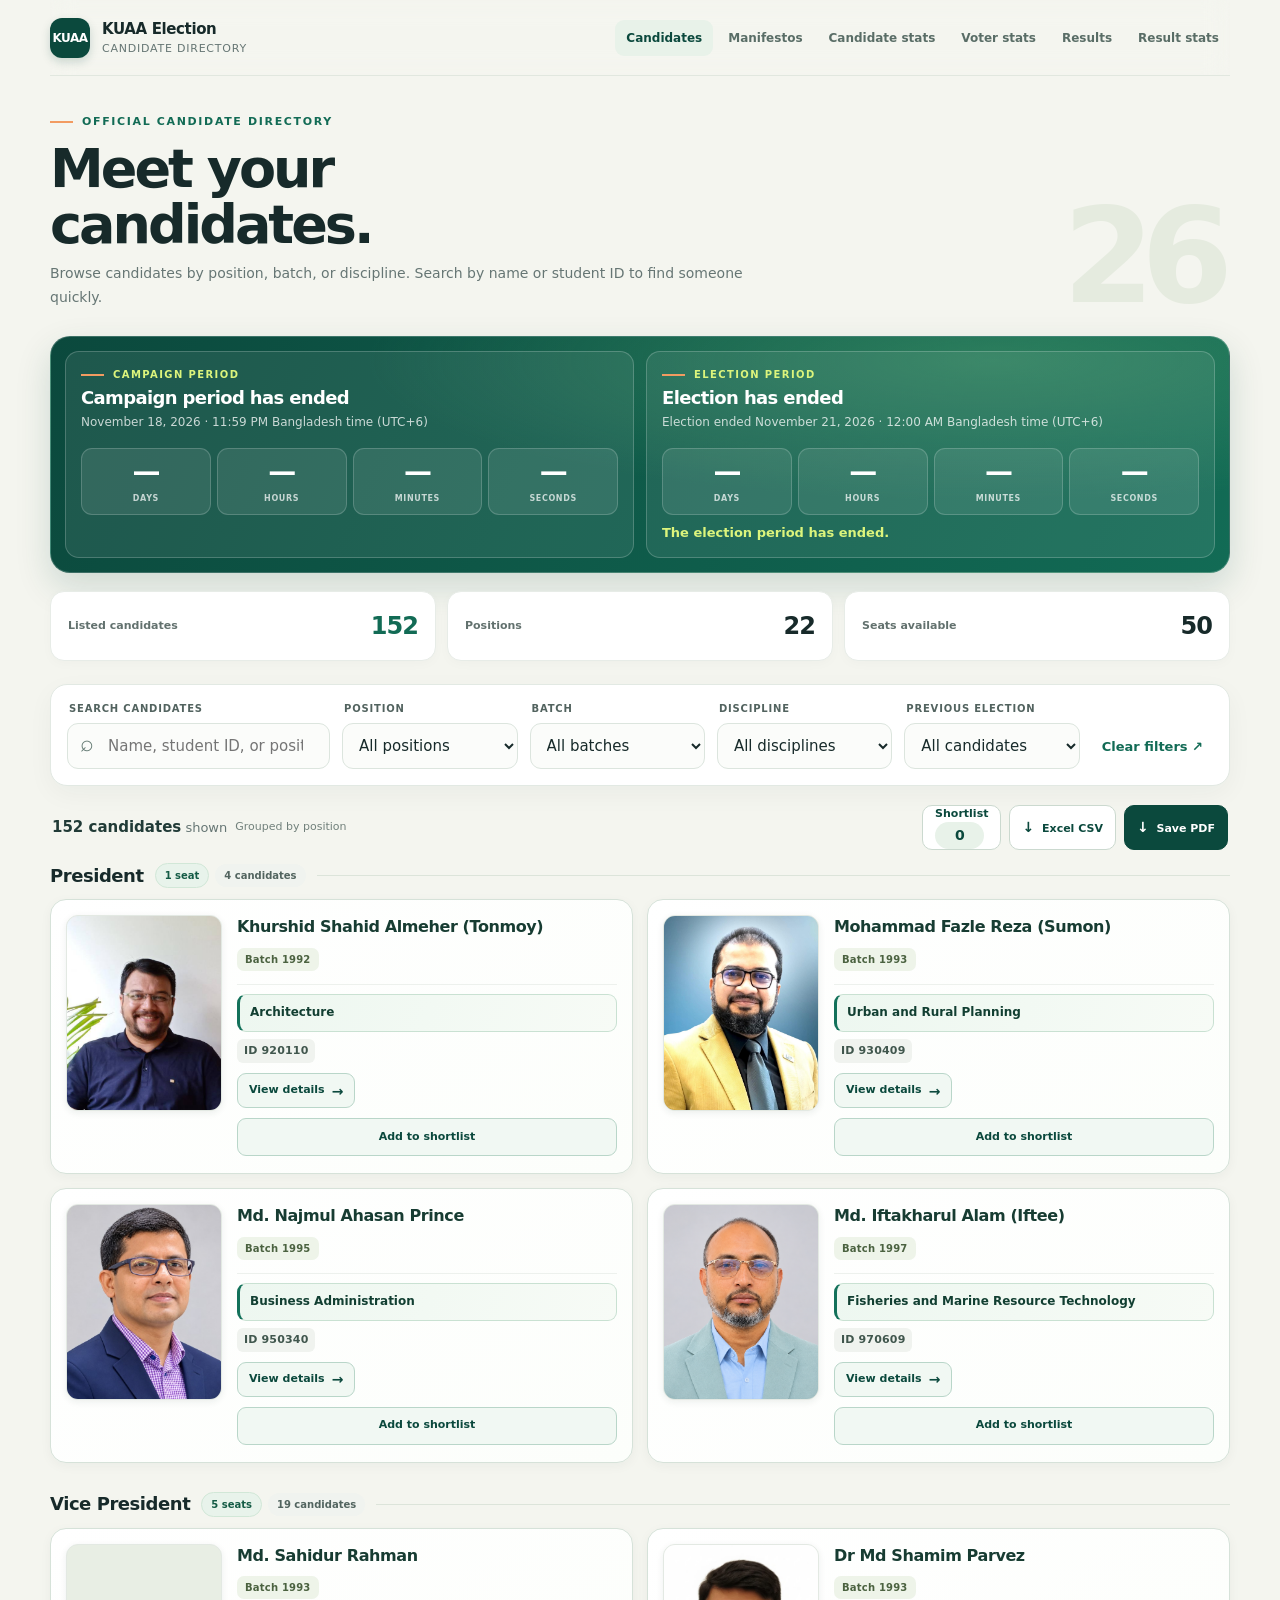
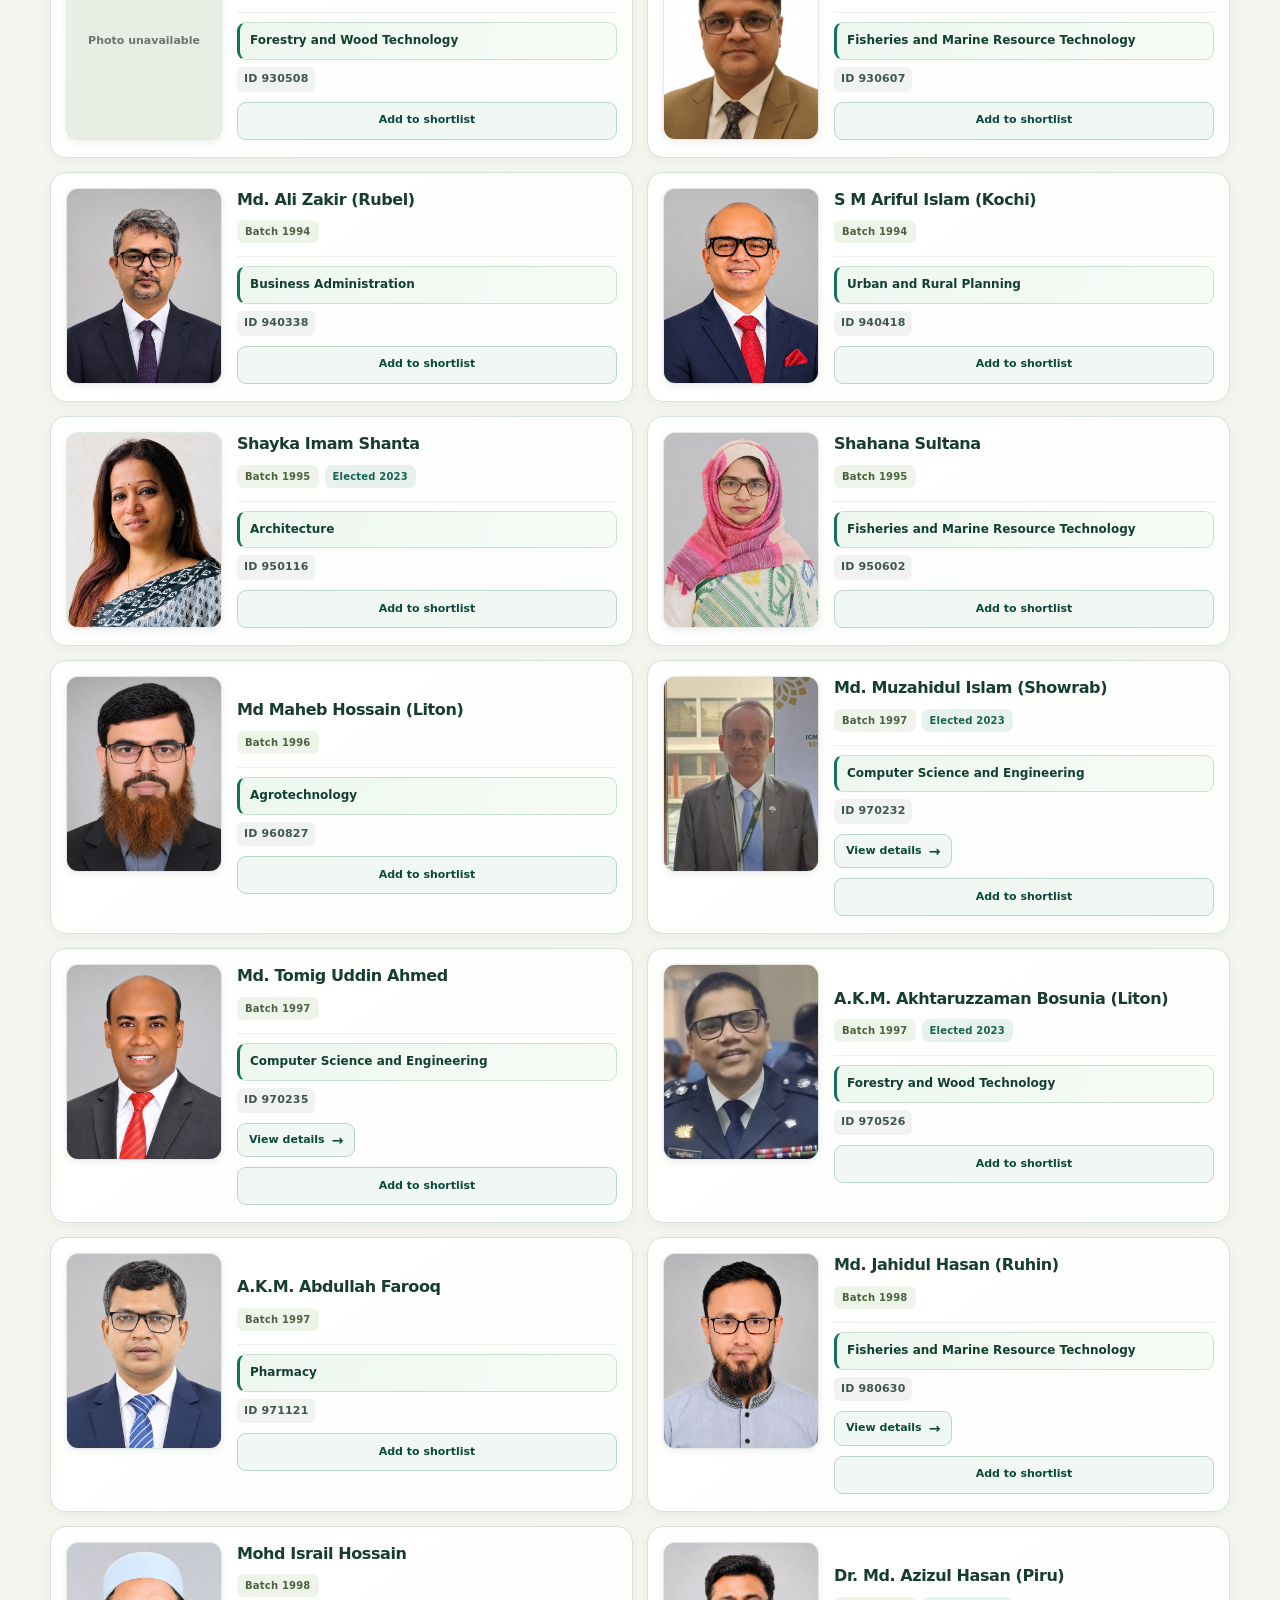
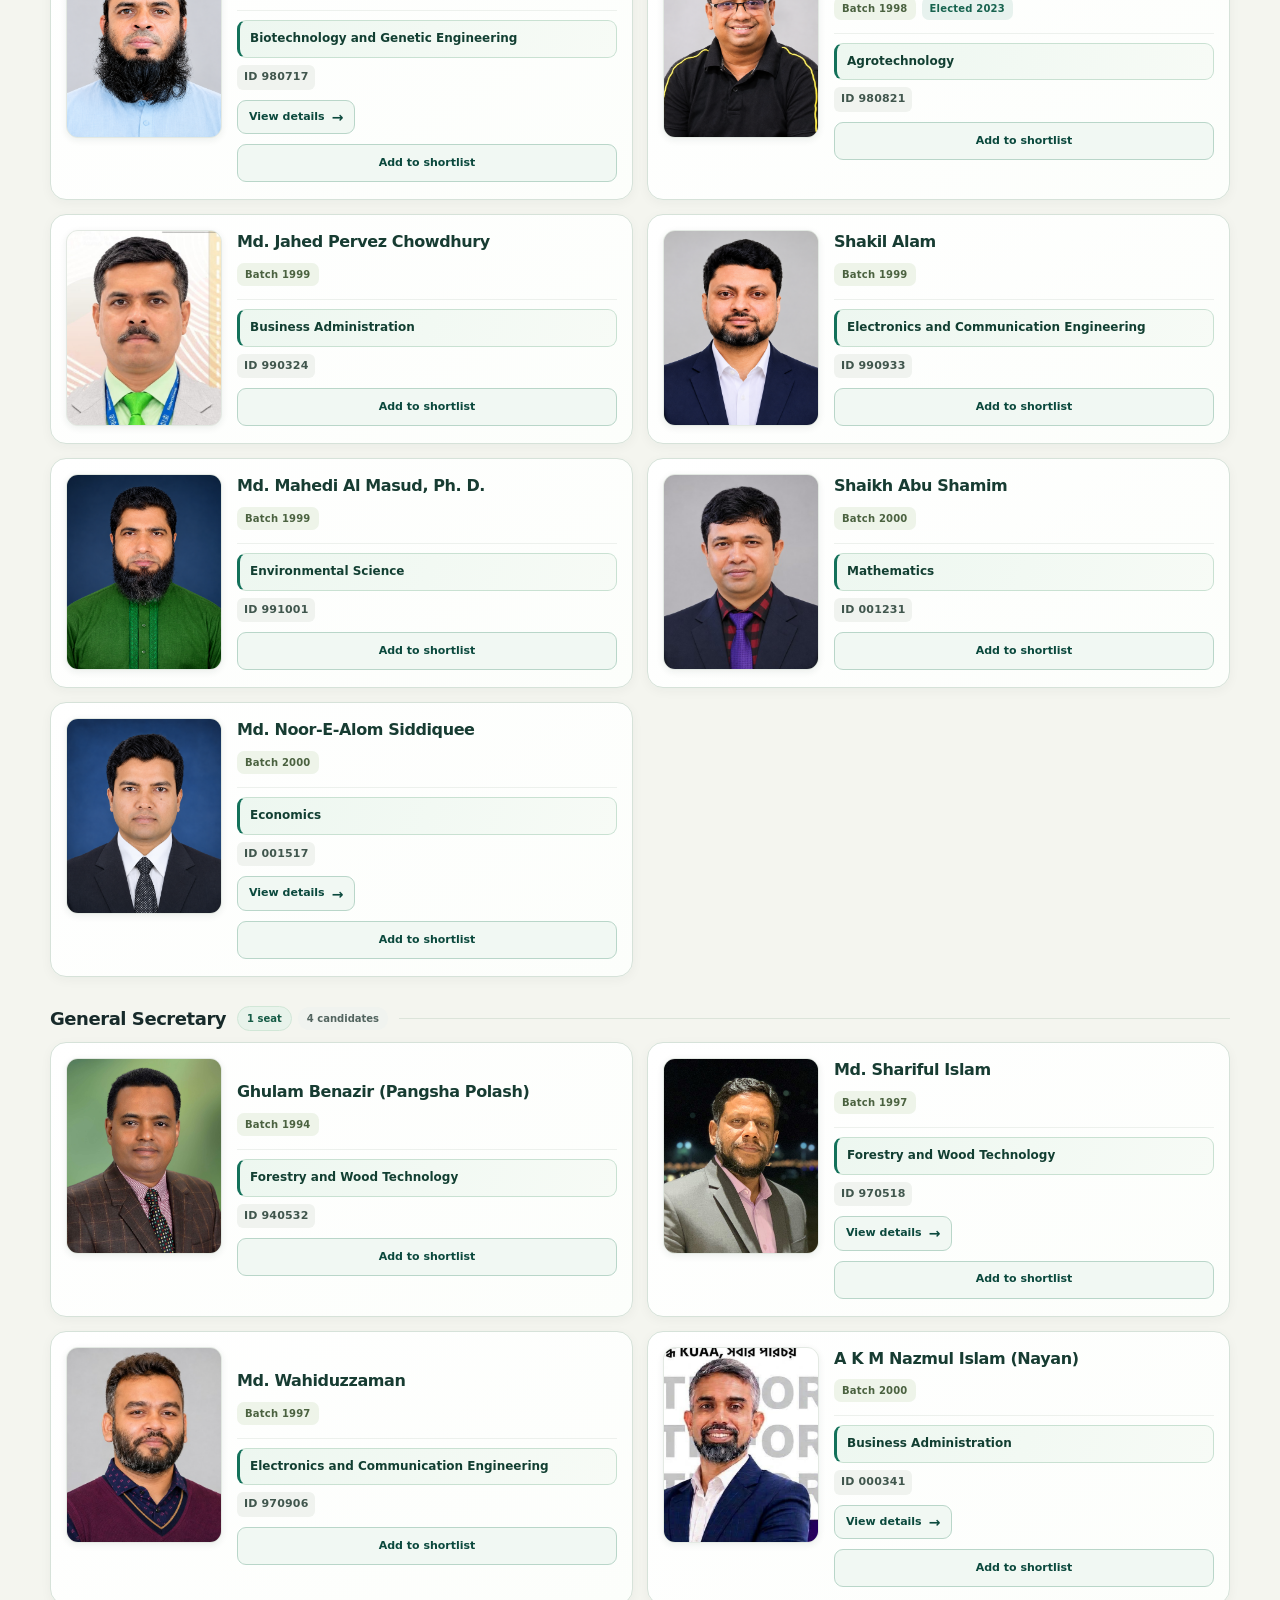
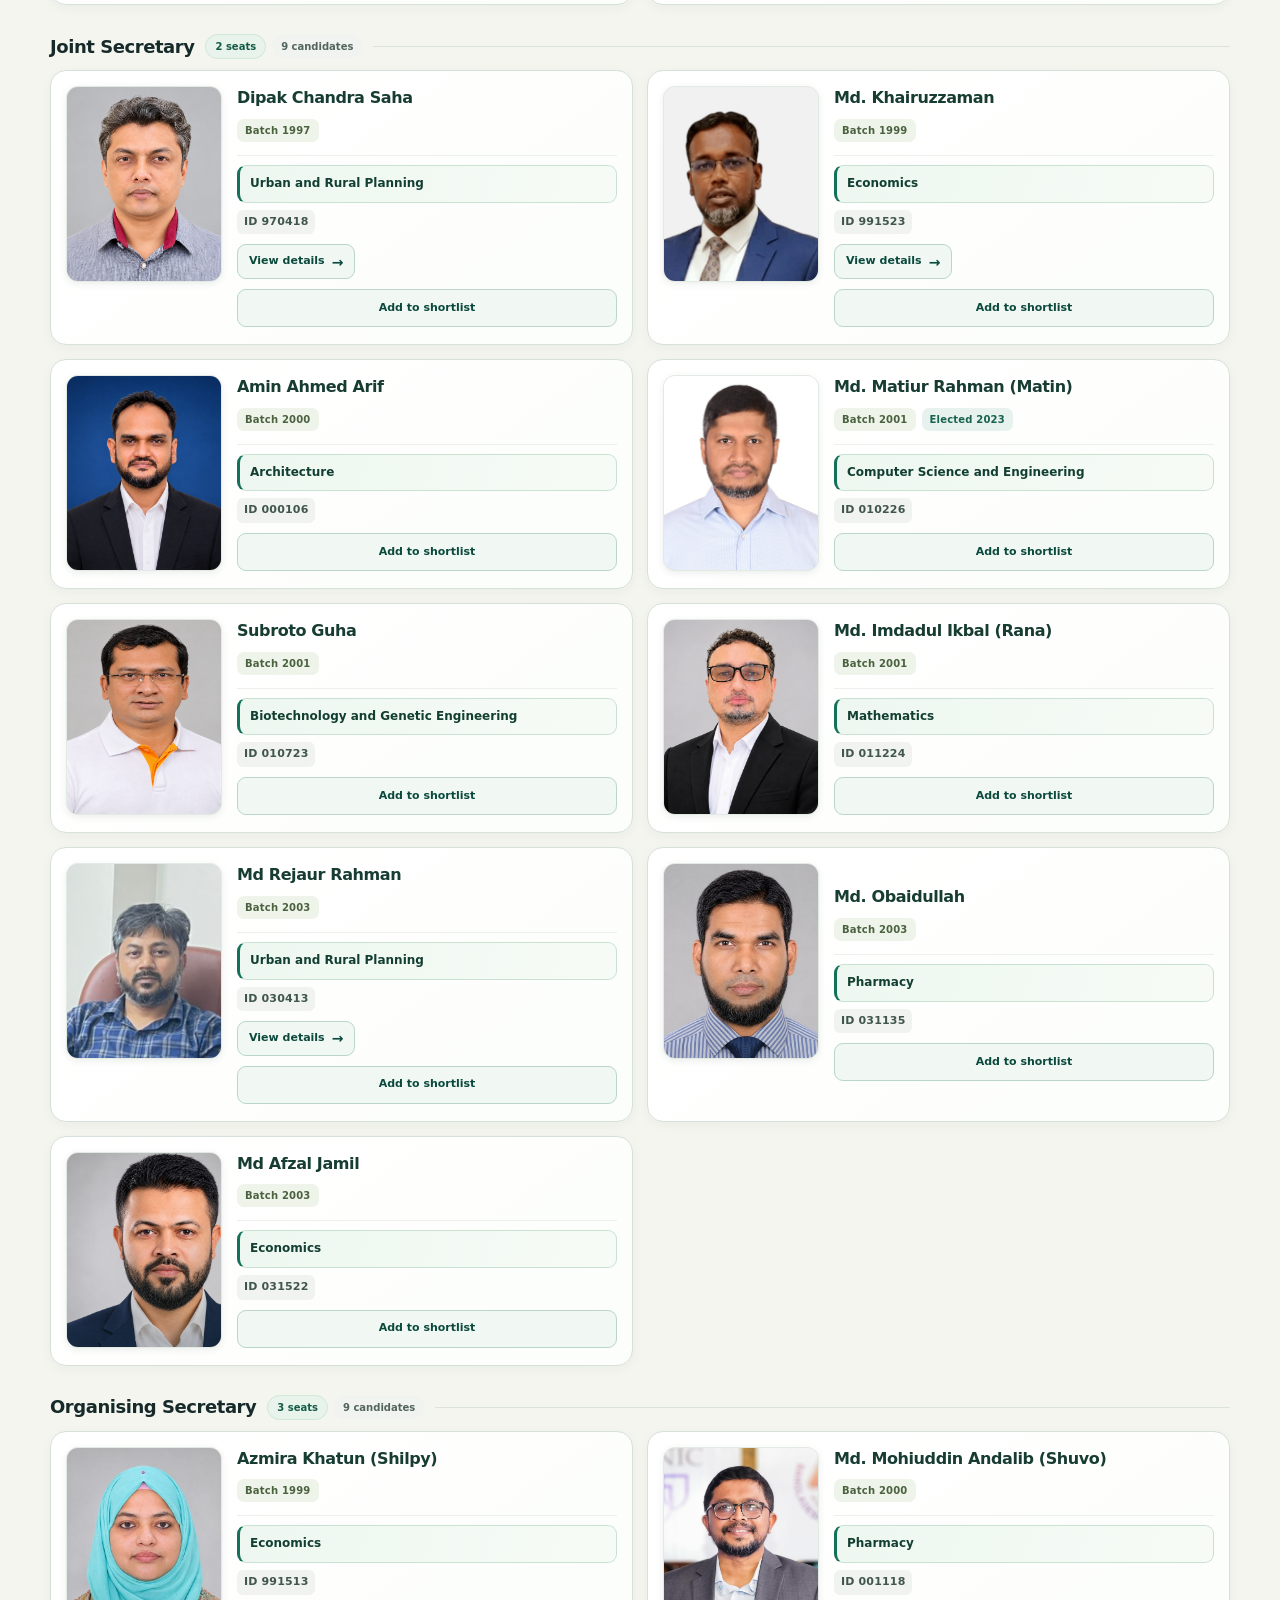
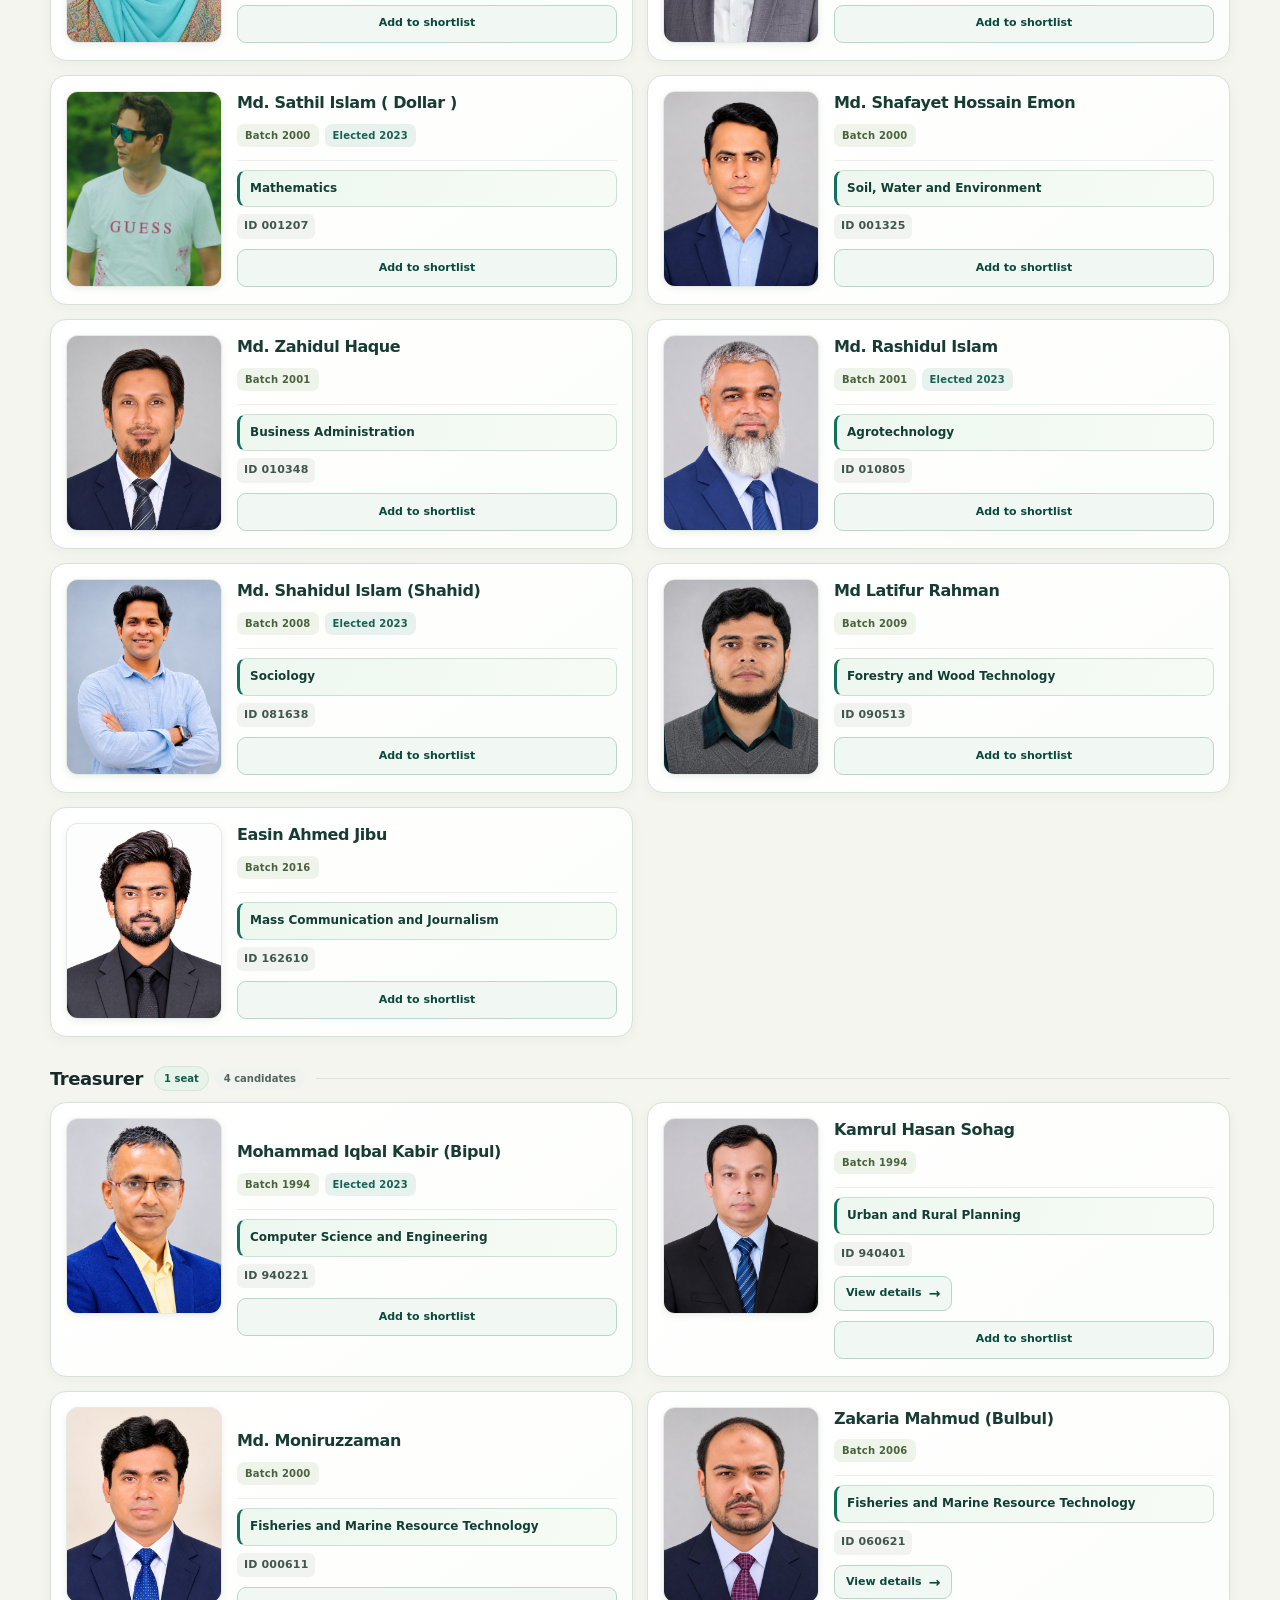
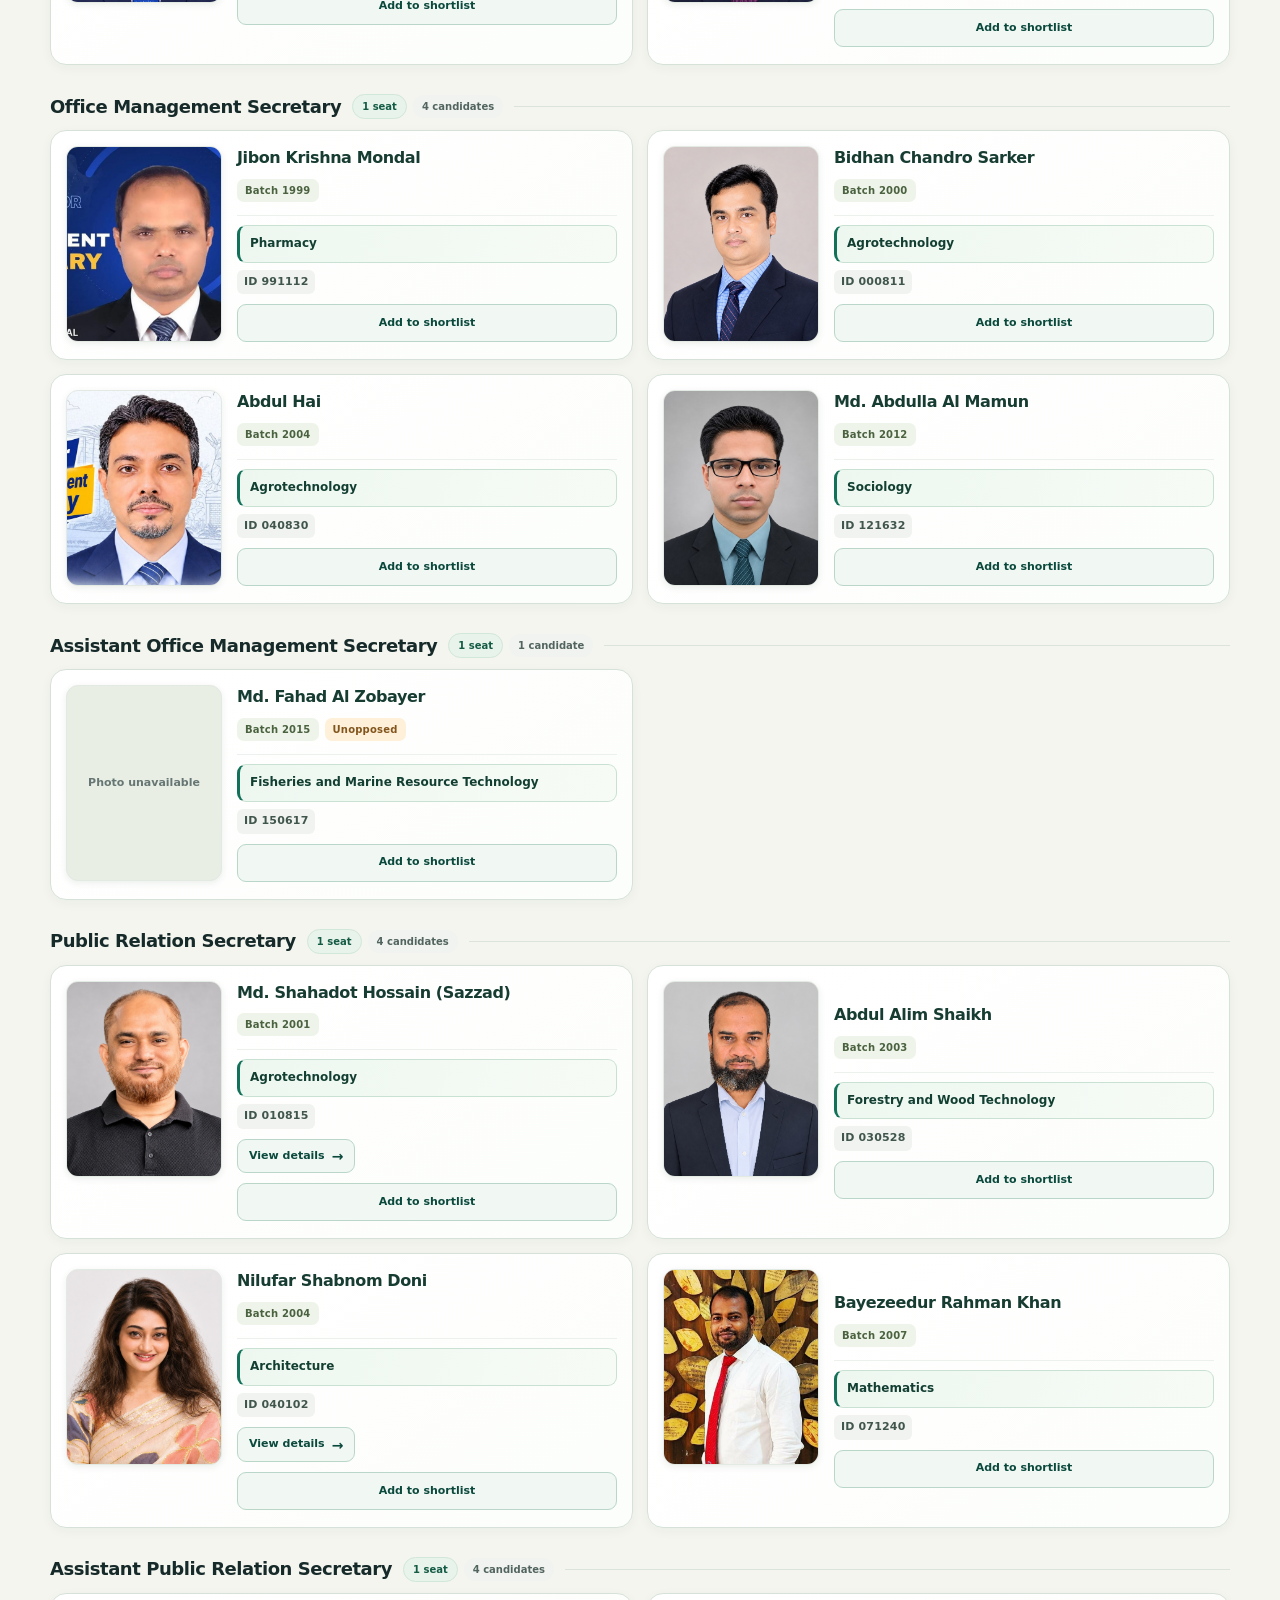
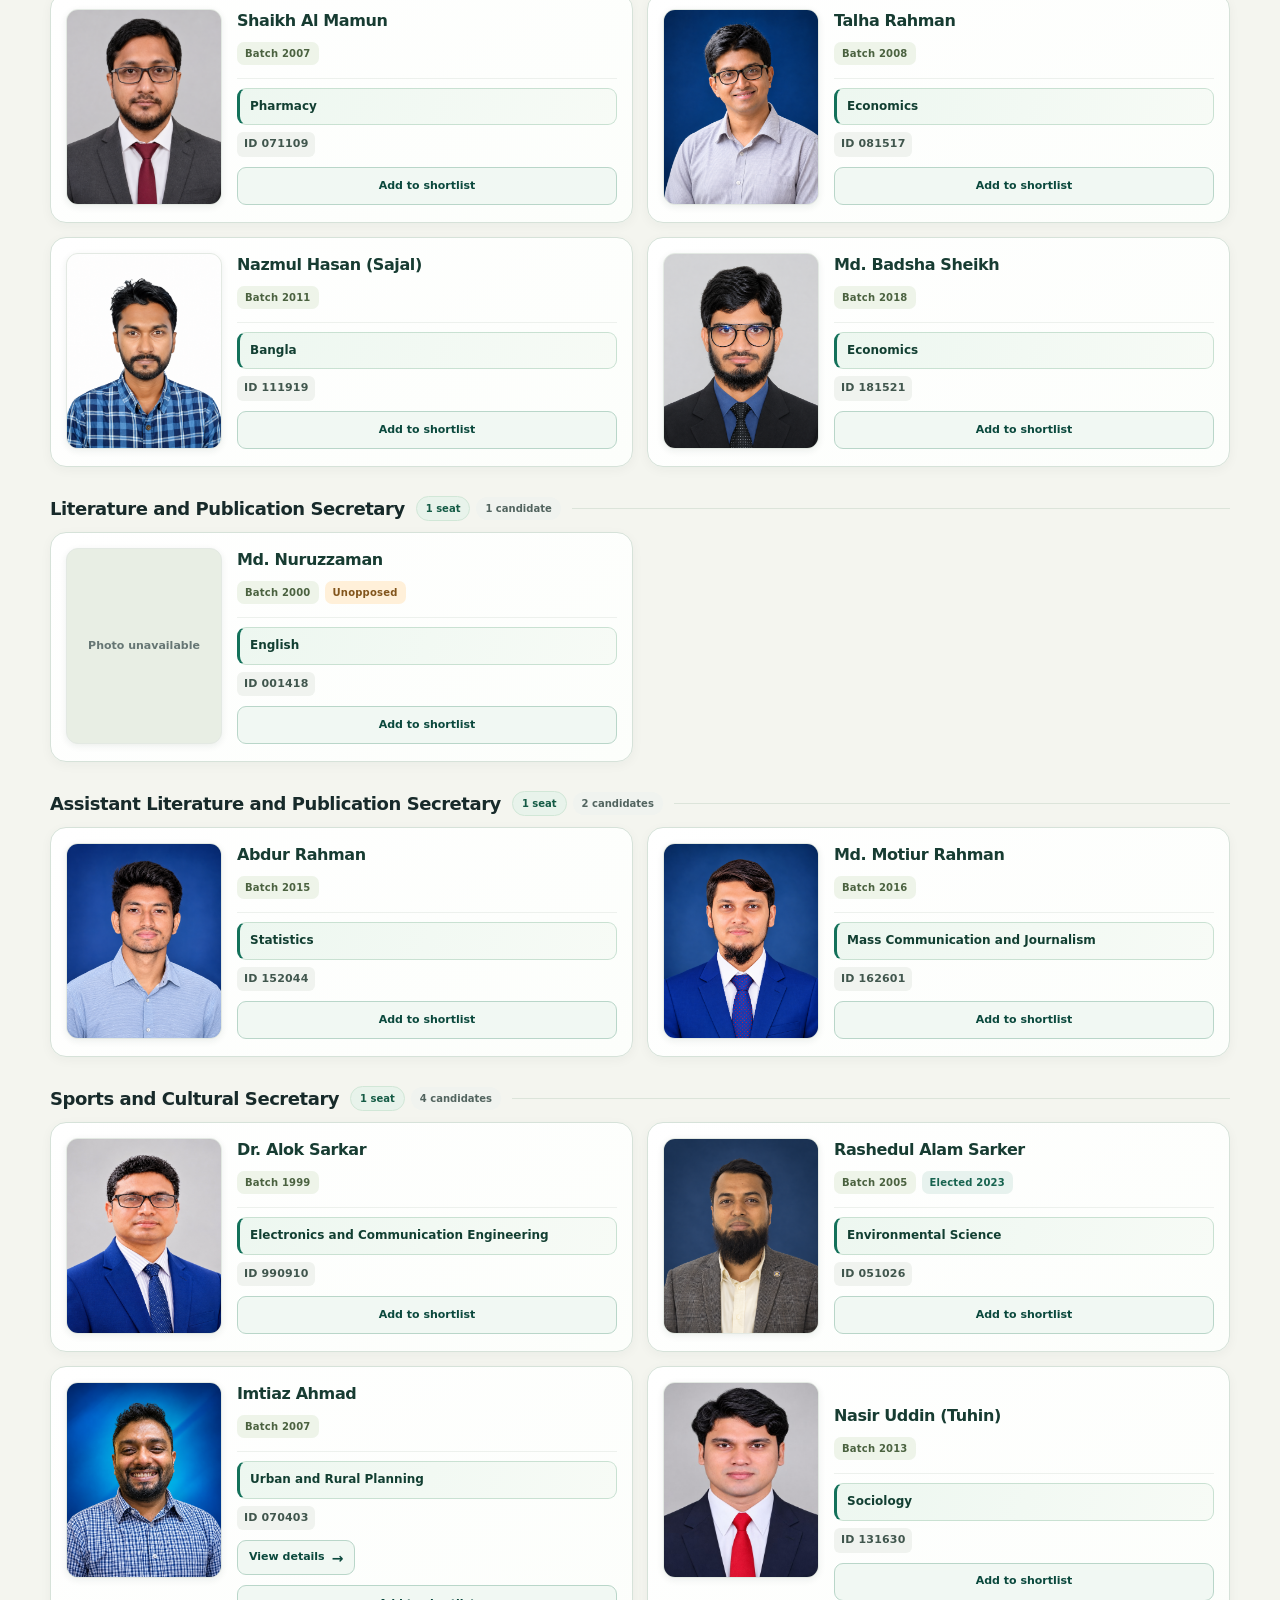
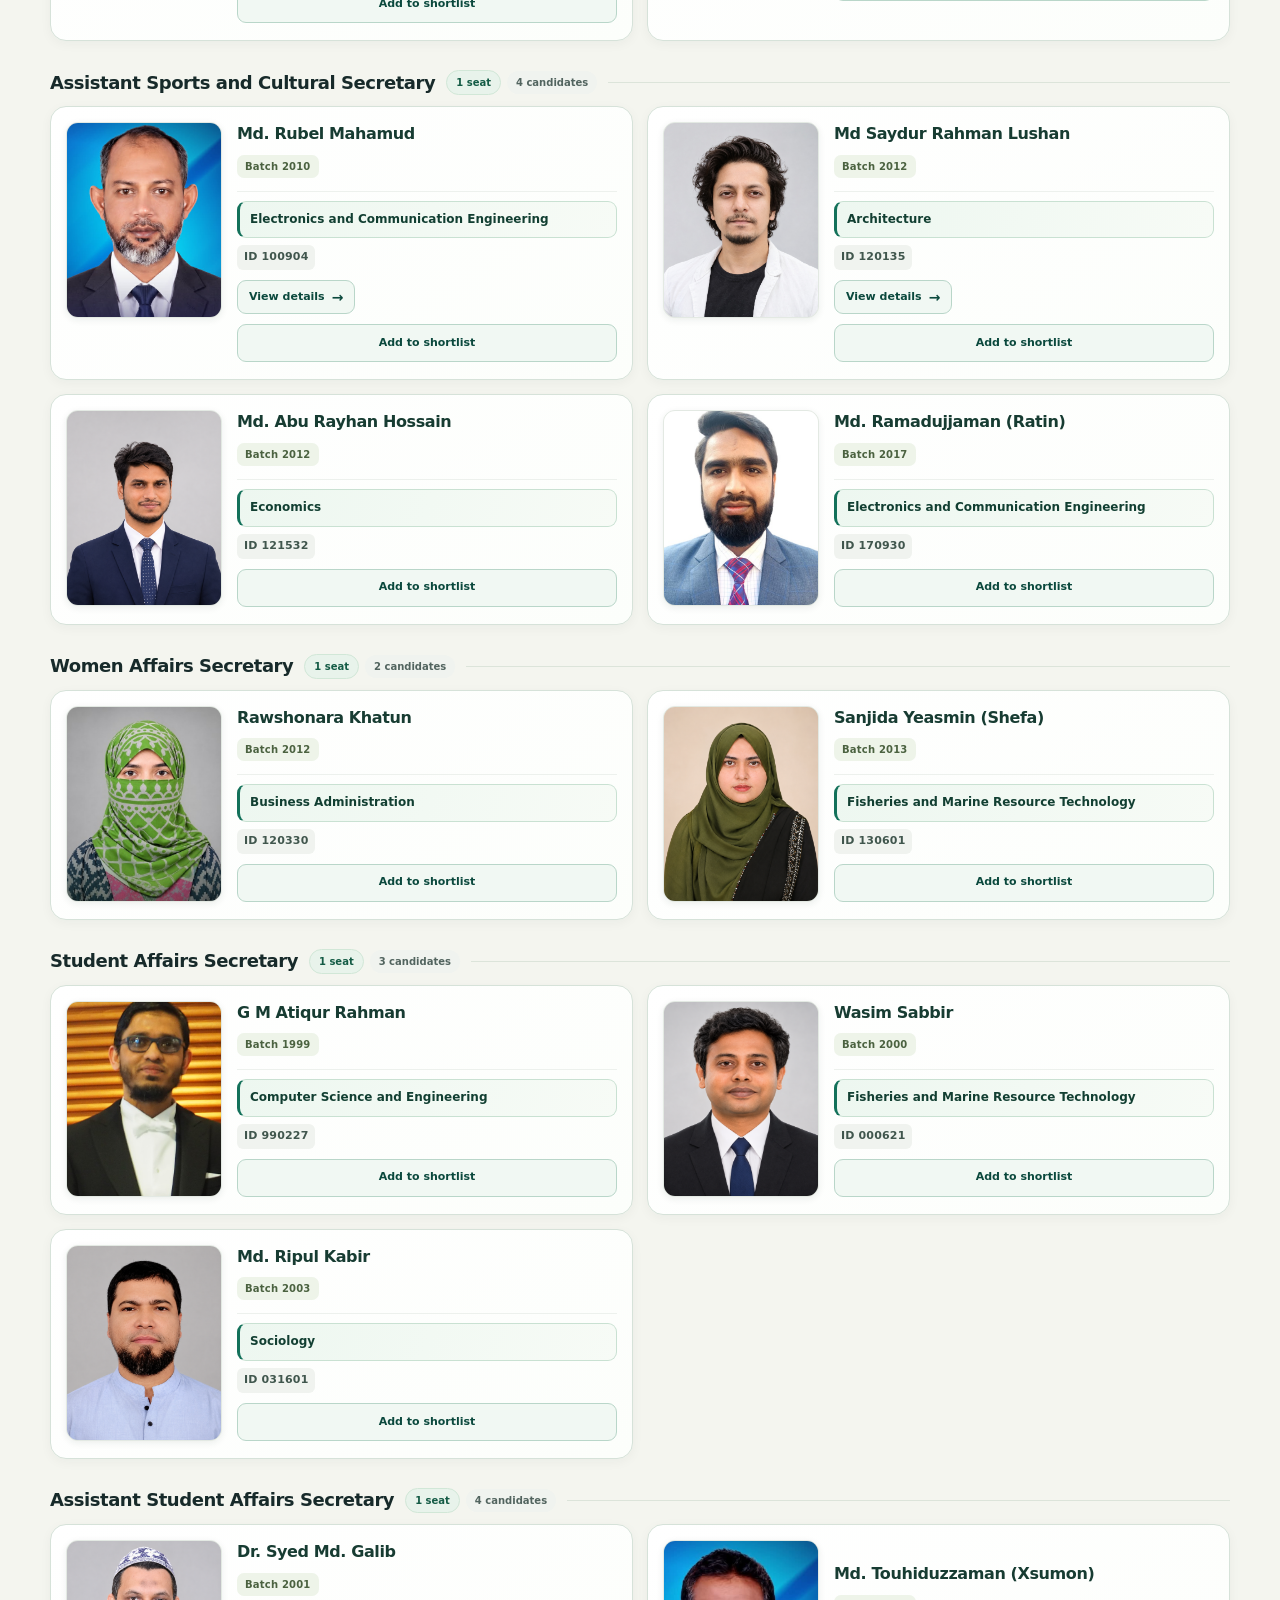
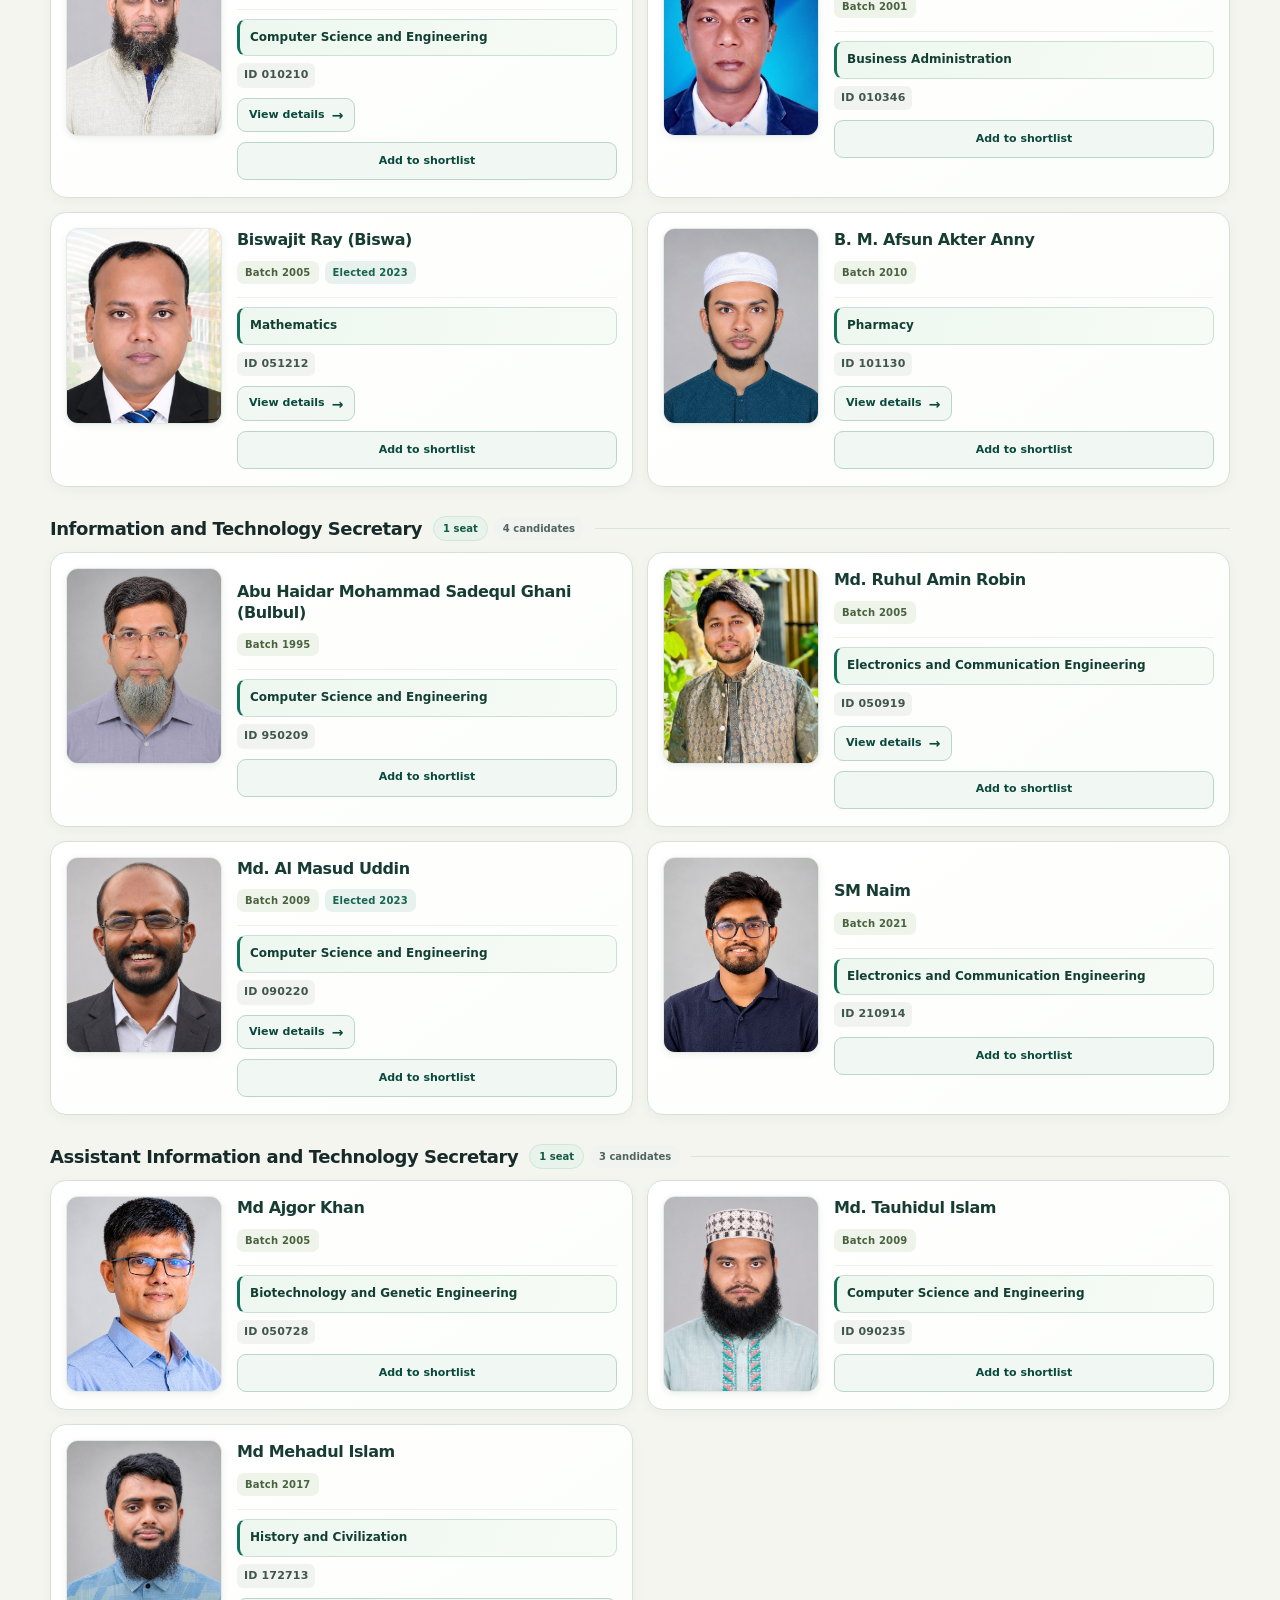
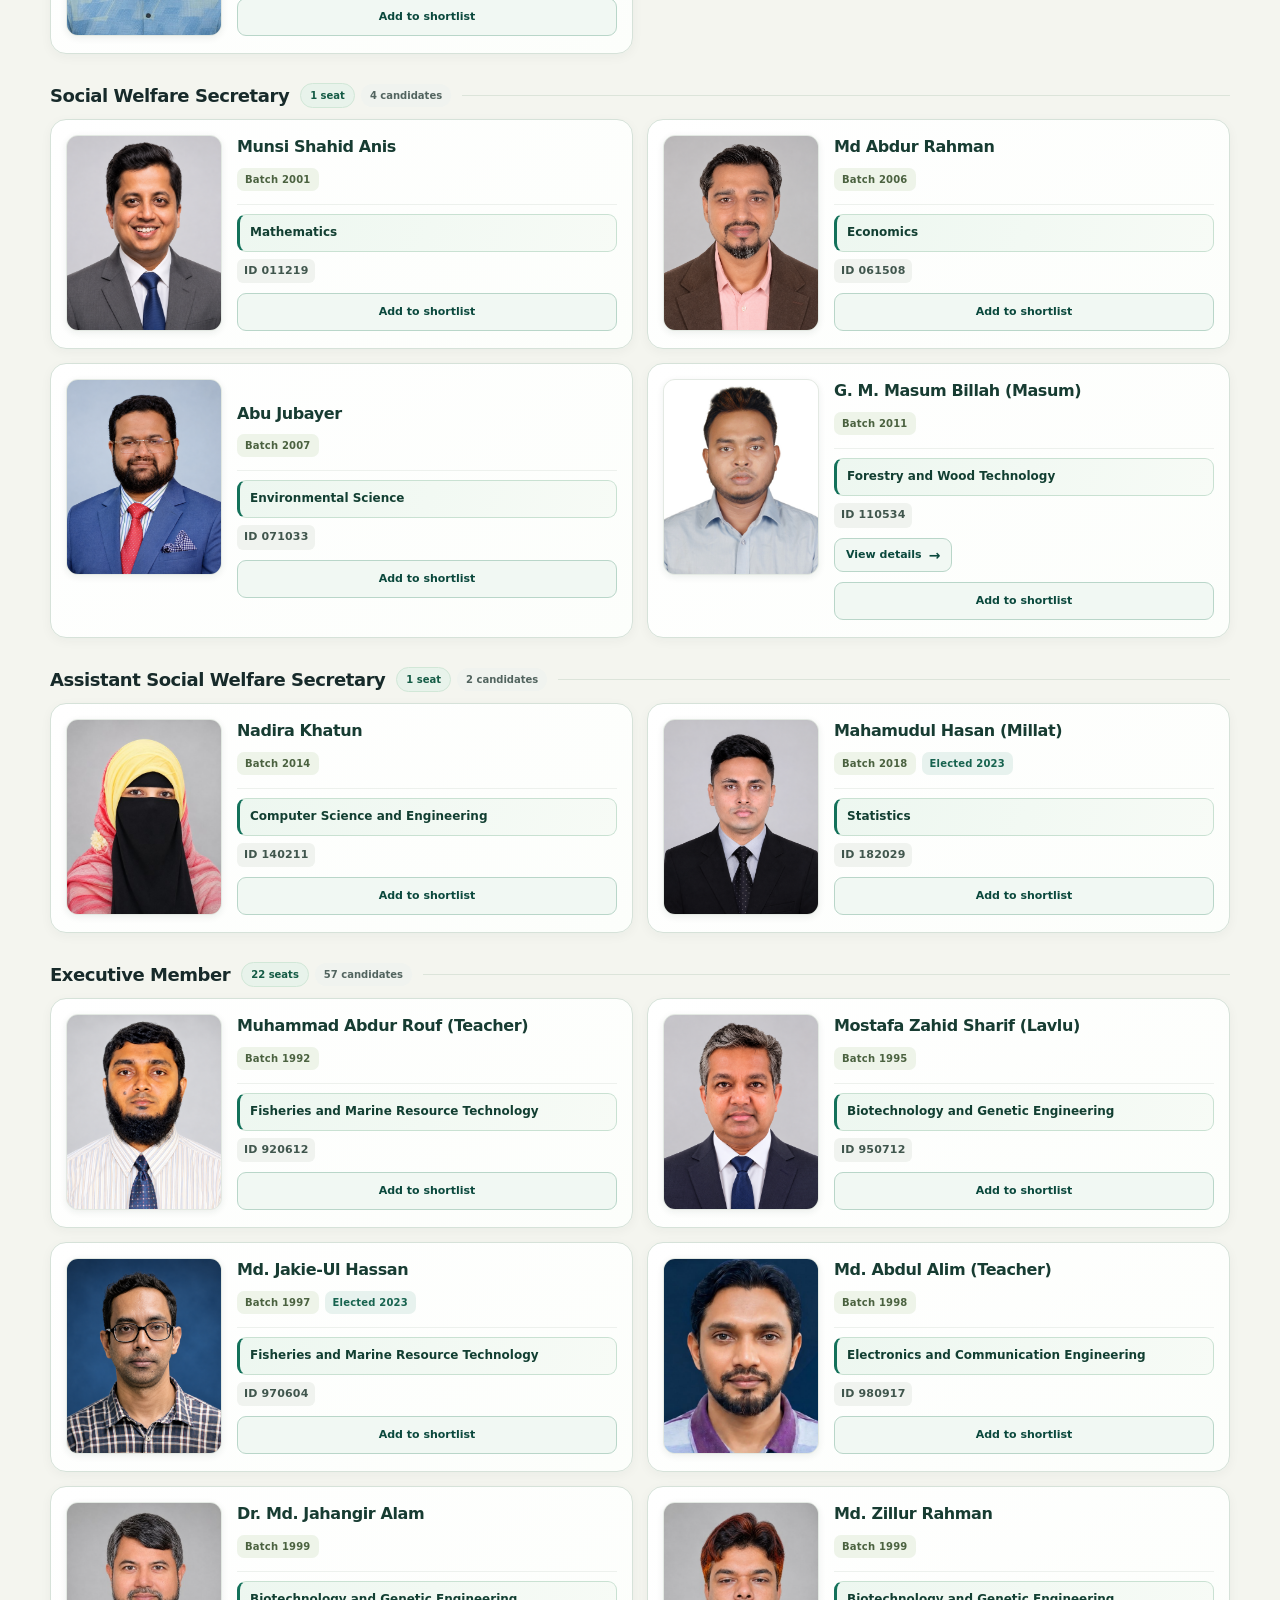
==== commit 79ab2313: "Refactor code structure for improved readability and maintainability" ====
--- a/index.html
+++ b/index.html
@@ -2726,7 +2726,7 @@
   <!-- End generated candidate snapshot. -->
   <header class="shell topbar">
     <a class="brand" href="#top" aria-label="KUAA Election 2026 home"><span class="brand-mark">KUAA</span><span class="brand-name">KUAA Election<span class="brand-sub">Candidate directory</span></span></a>
-    <nav class="top-nav" aria-label="Main navigation"><a class="nav-link" href="index.html" aria-current="page">Candidates</a><a class="nav-link" href="manifesto-insights.html">Manifestos</a><a class="nav-link" href="stats.html">Candidate stats</a><a class="nav-link" href="voters.html">Voter stats</a><a class="nav-link" href="results.html">Results</a></nav>
+    <nav class="top-nav" aria-label="Main navigation"><a class="nav-link" href="index.html" aria-current="page">Candidates</a><a class="nav-link" href="manifesto-insights.html">Manifestos</a><a class="nav-link" href="stats.html">Candidate stats</a><a class="nav-link" href="voters.html">Voter stats</a><a class="nav-link" href="results.html">Results</a><a class="nav-link" href="result-stats.html">Result stats</a></nav>
   </header>
   <main id="top" class="shell">
     <section class="hero" aria-labelledby="page-title">
